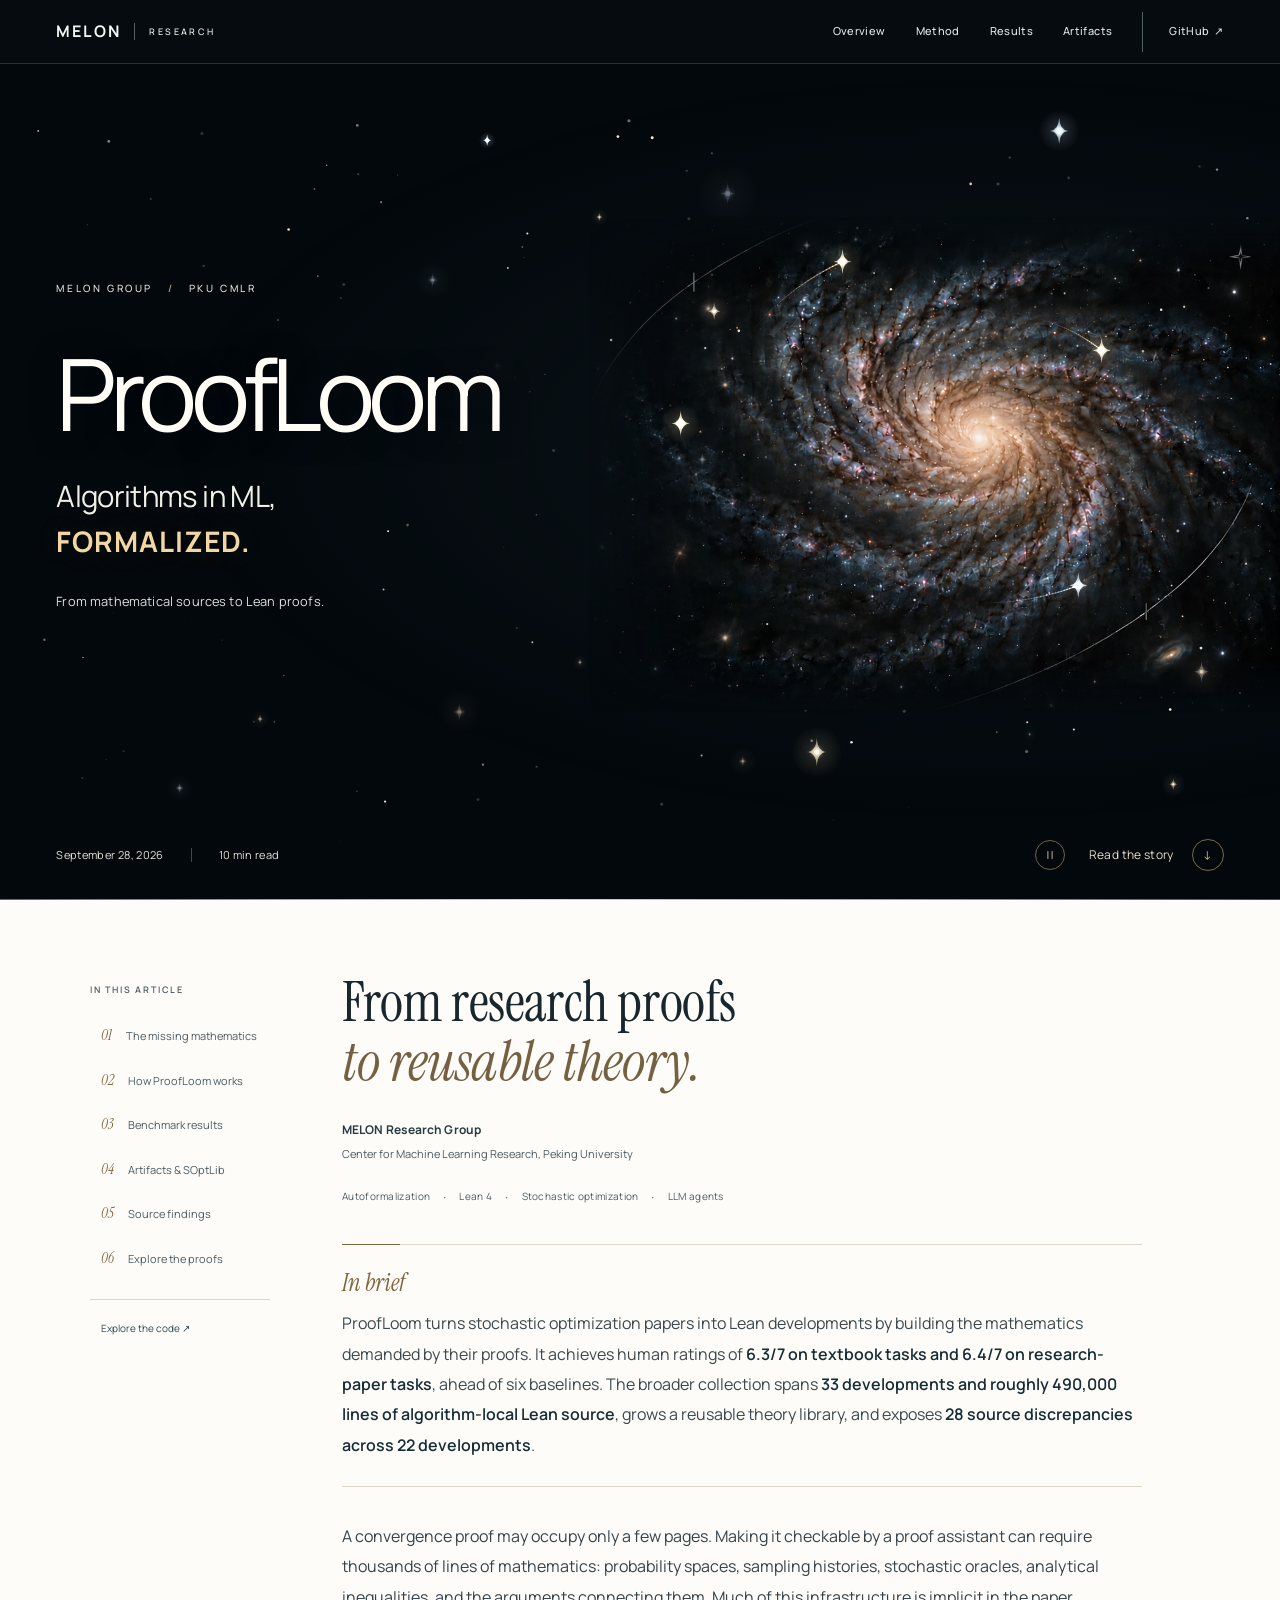
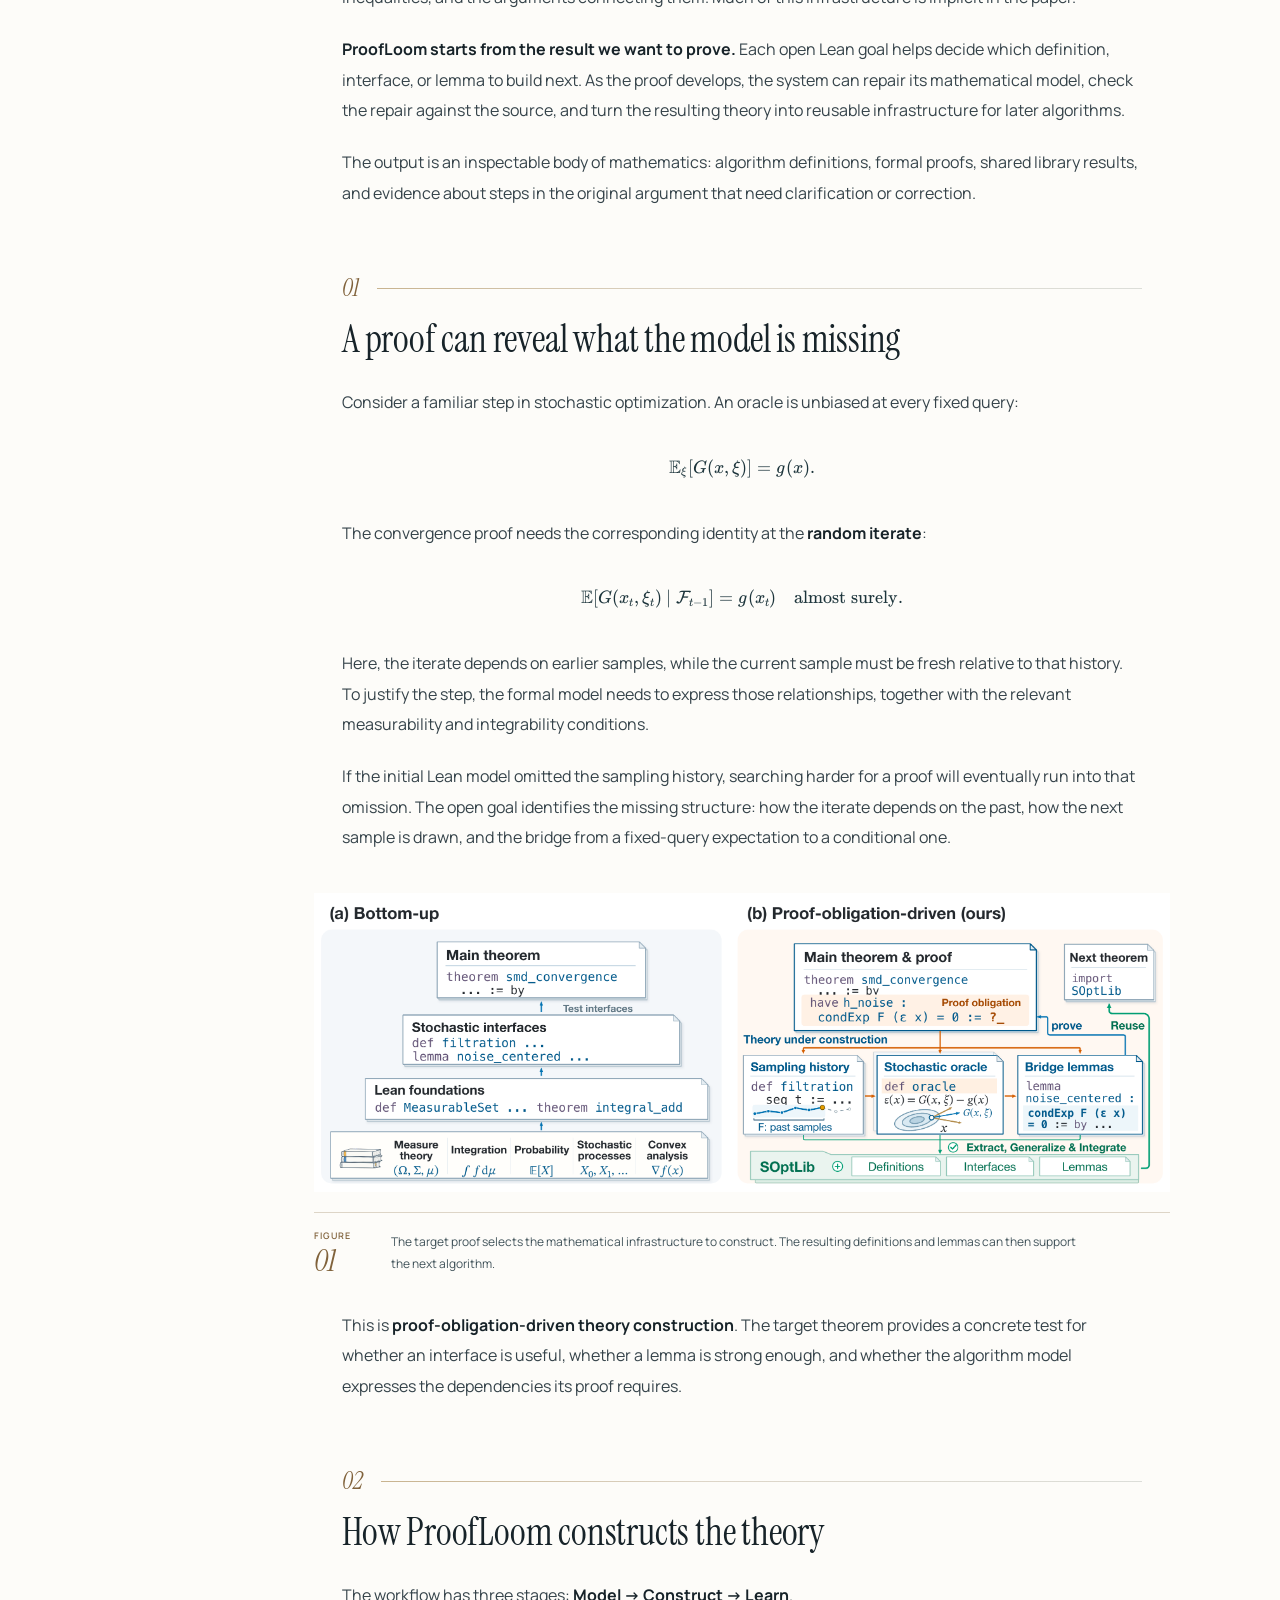
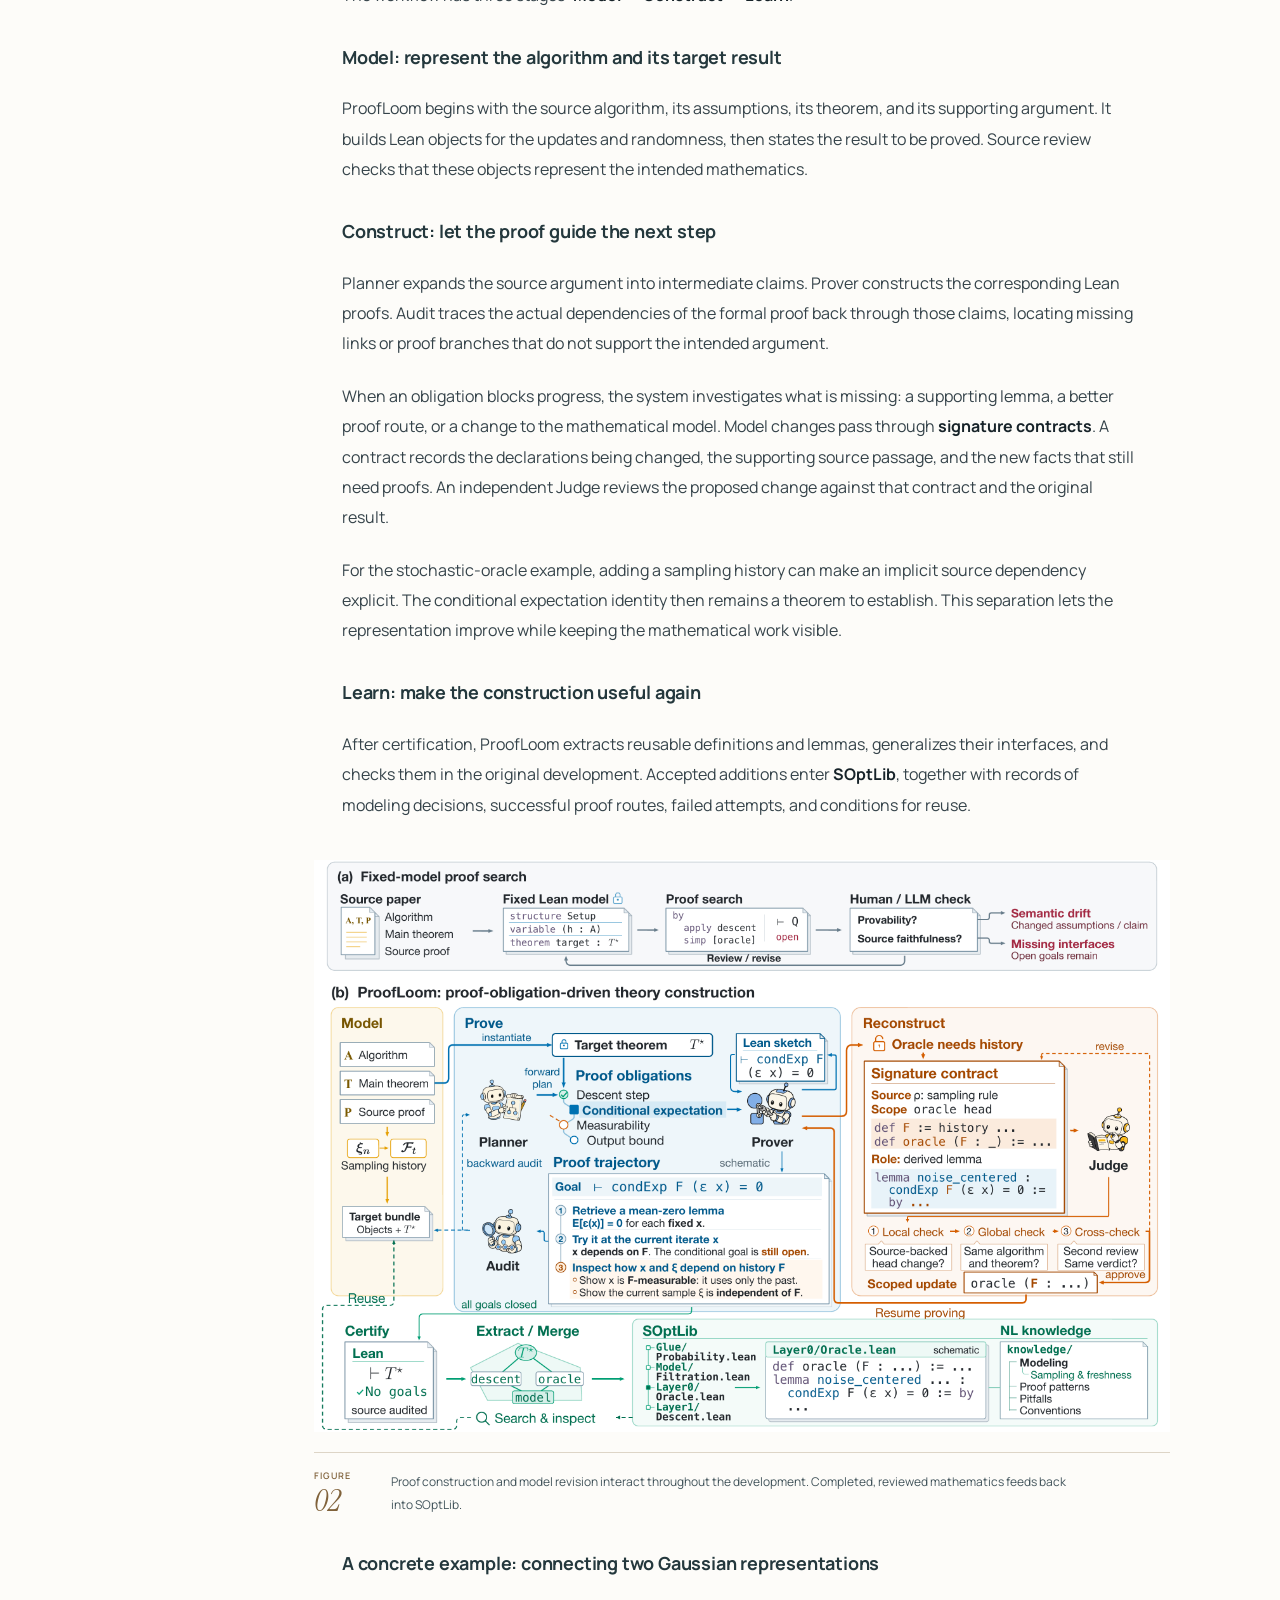
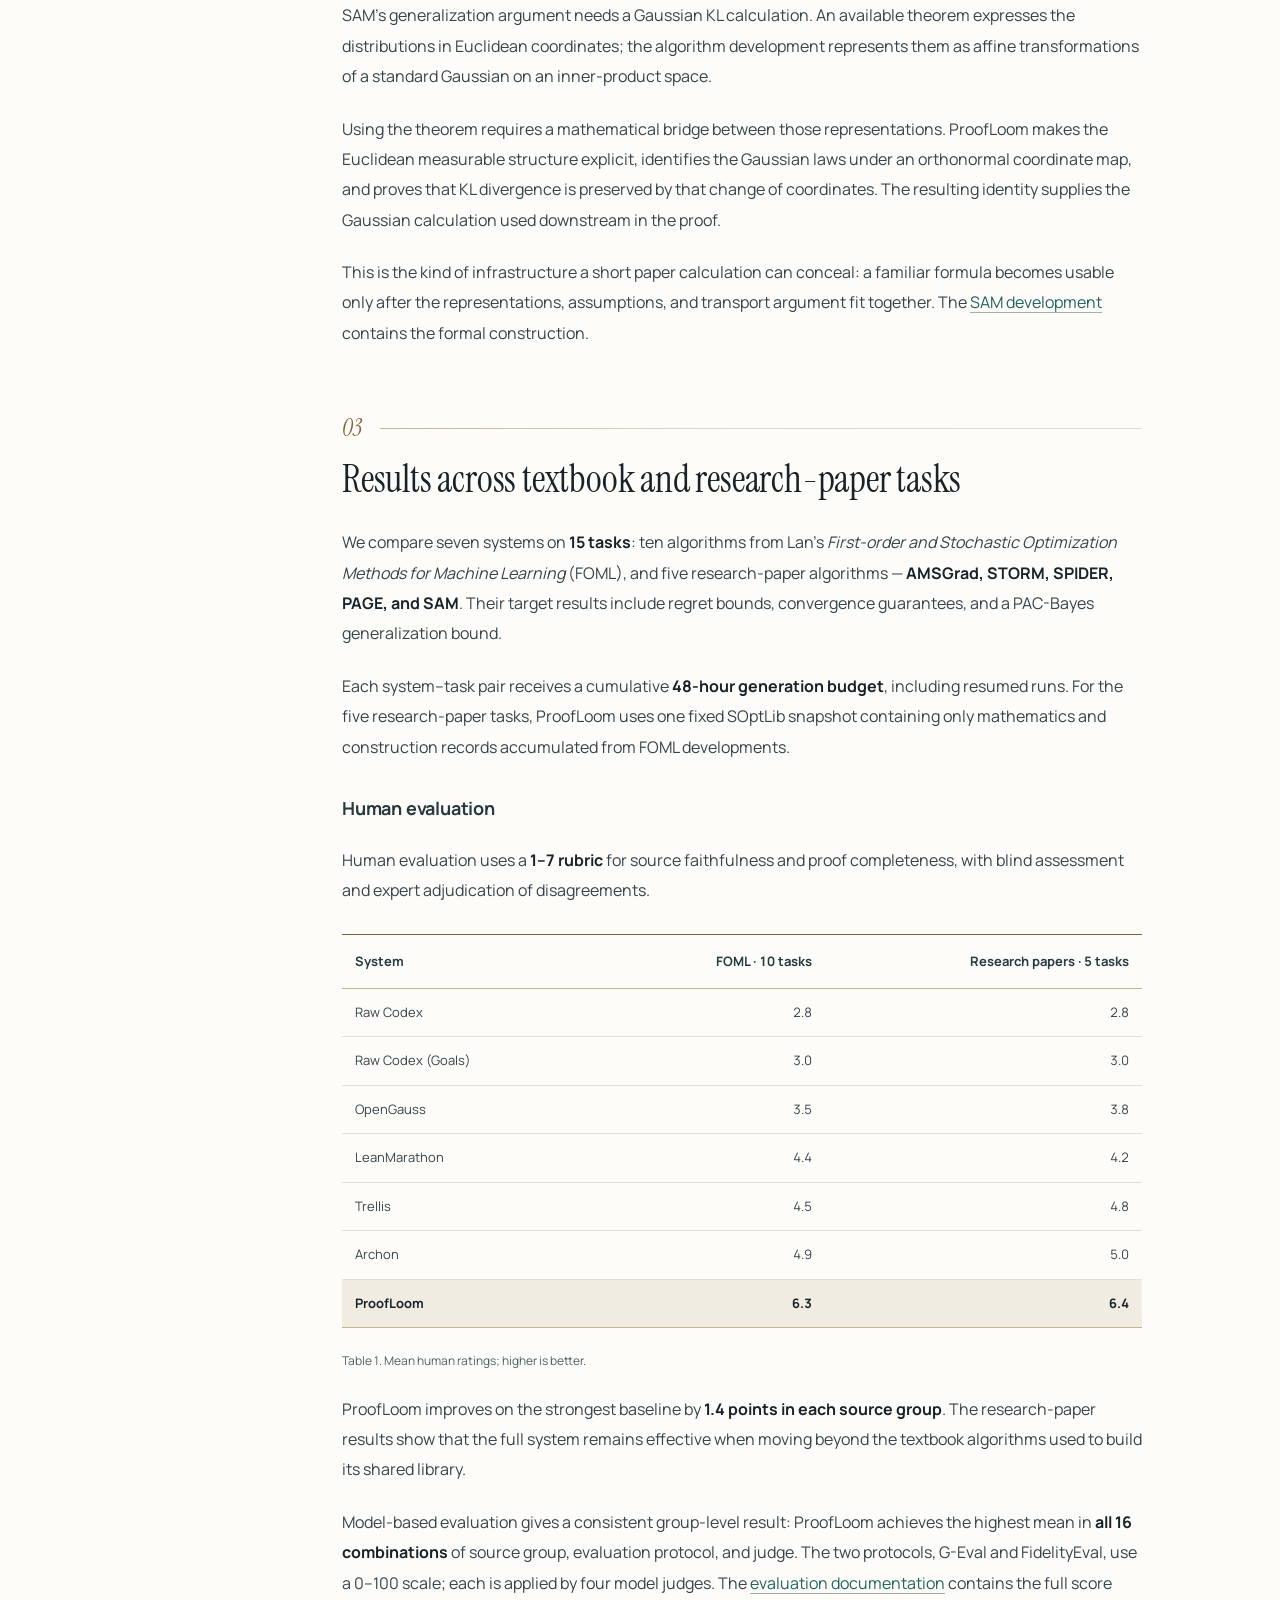
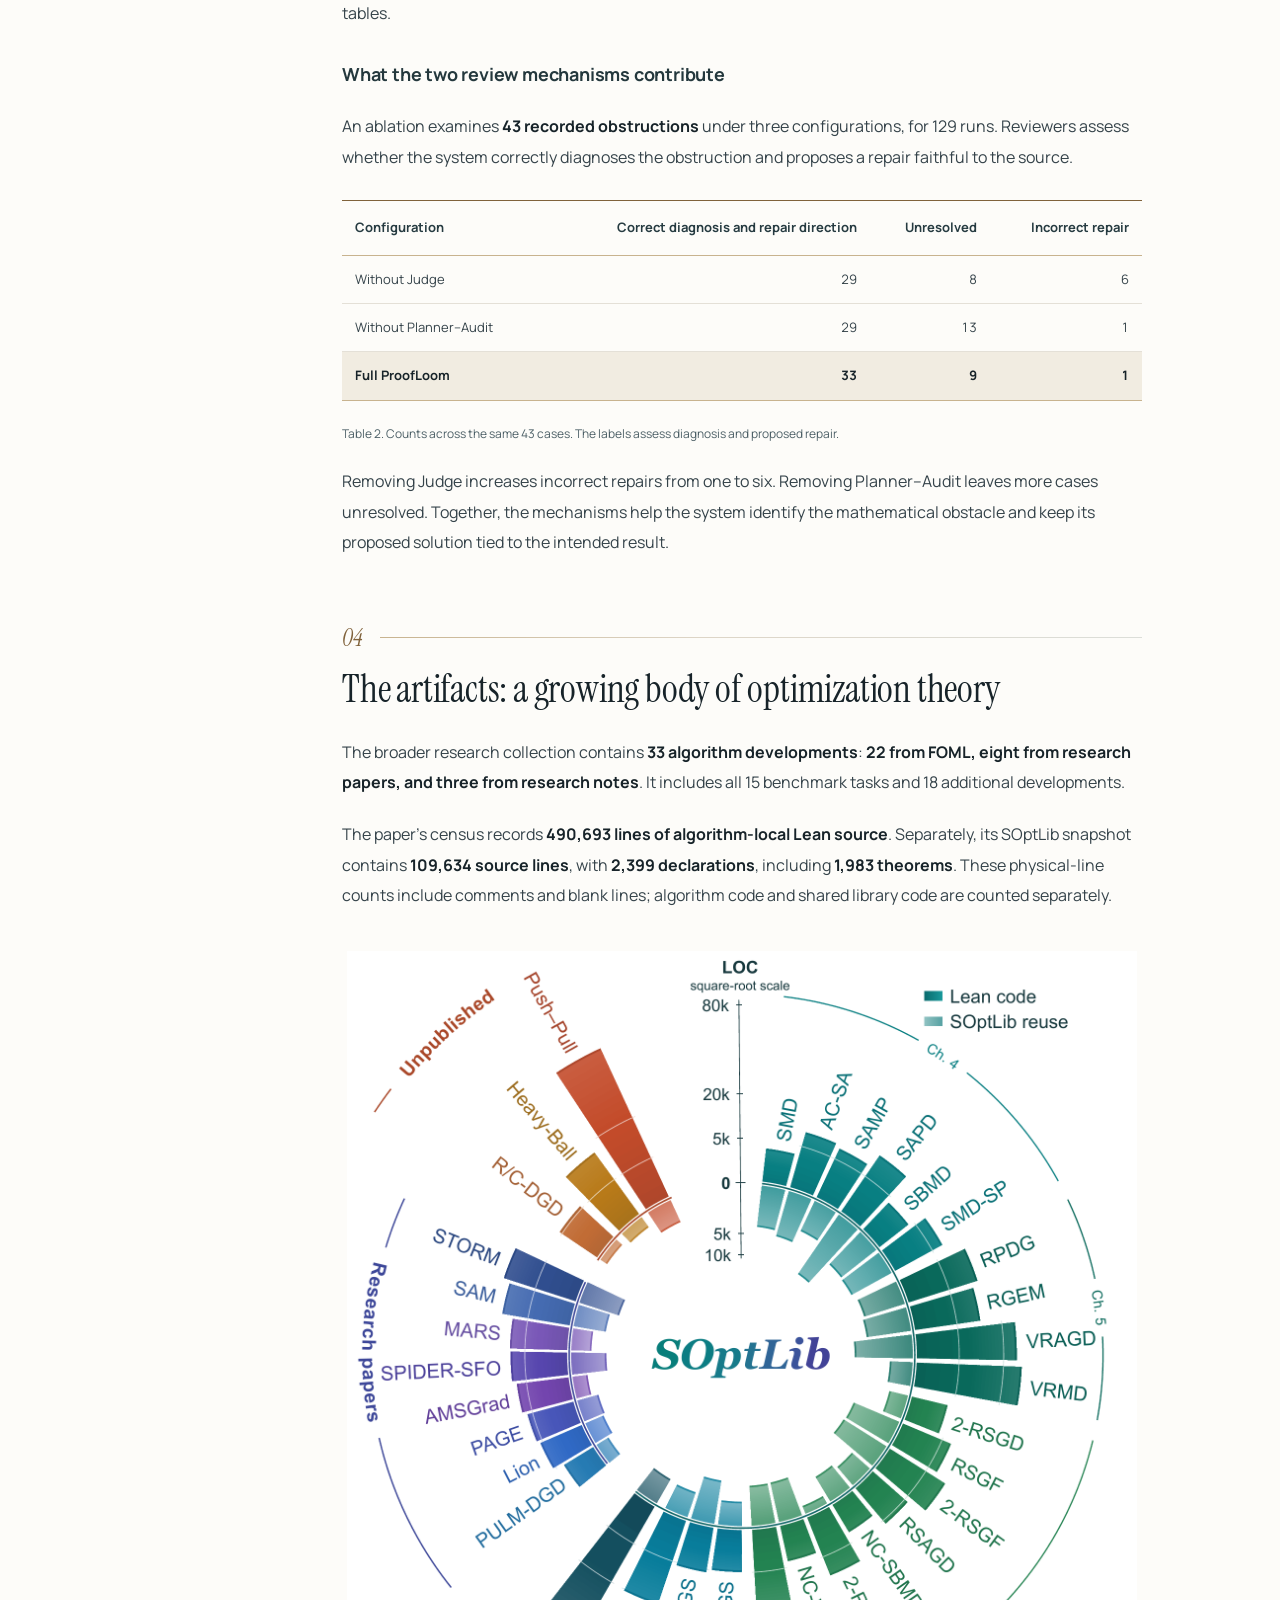
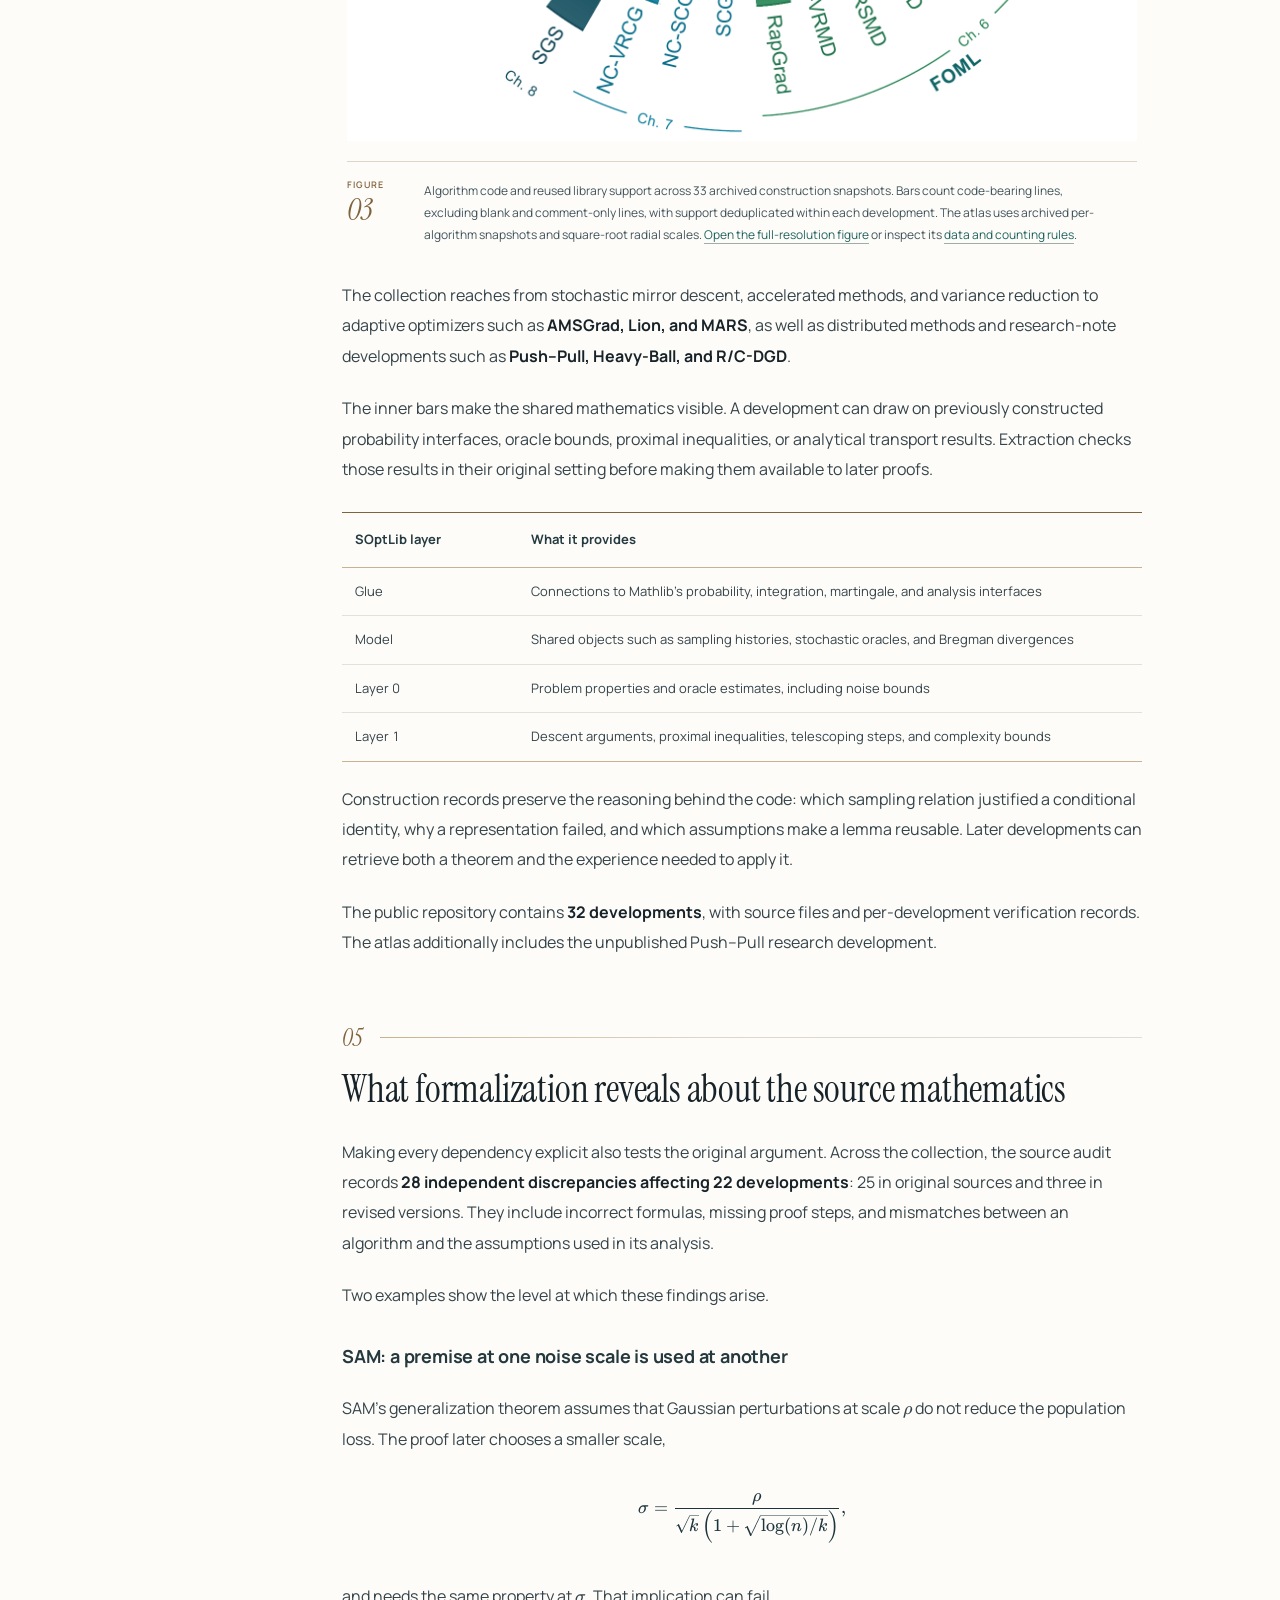
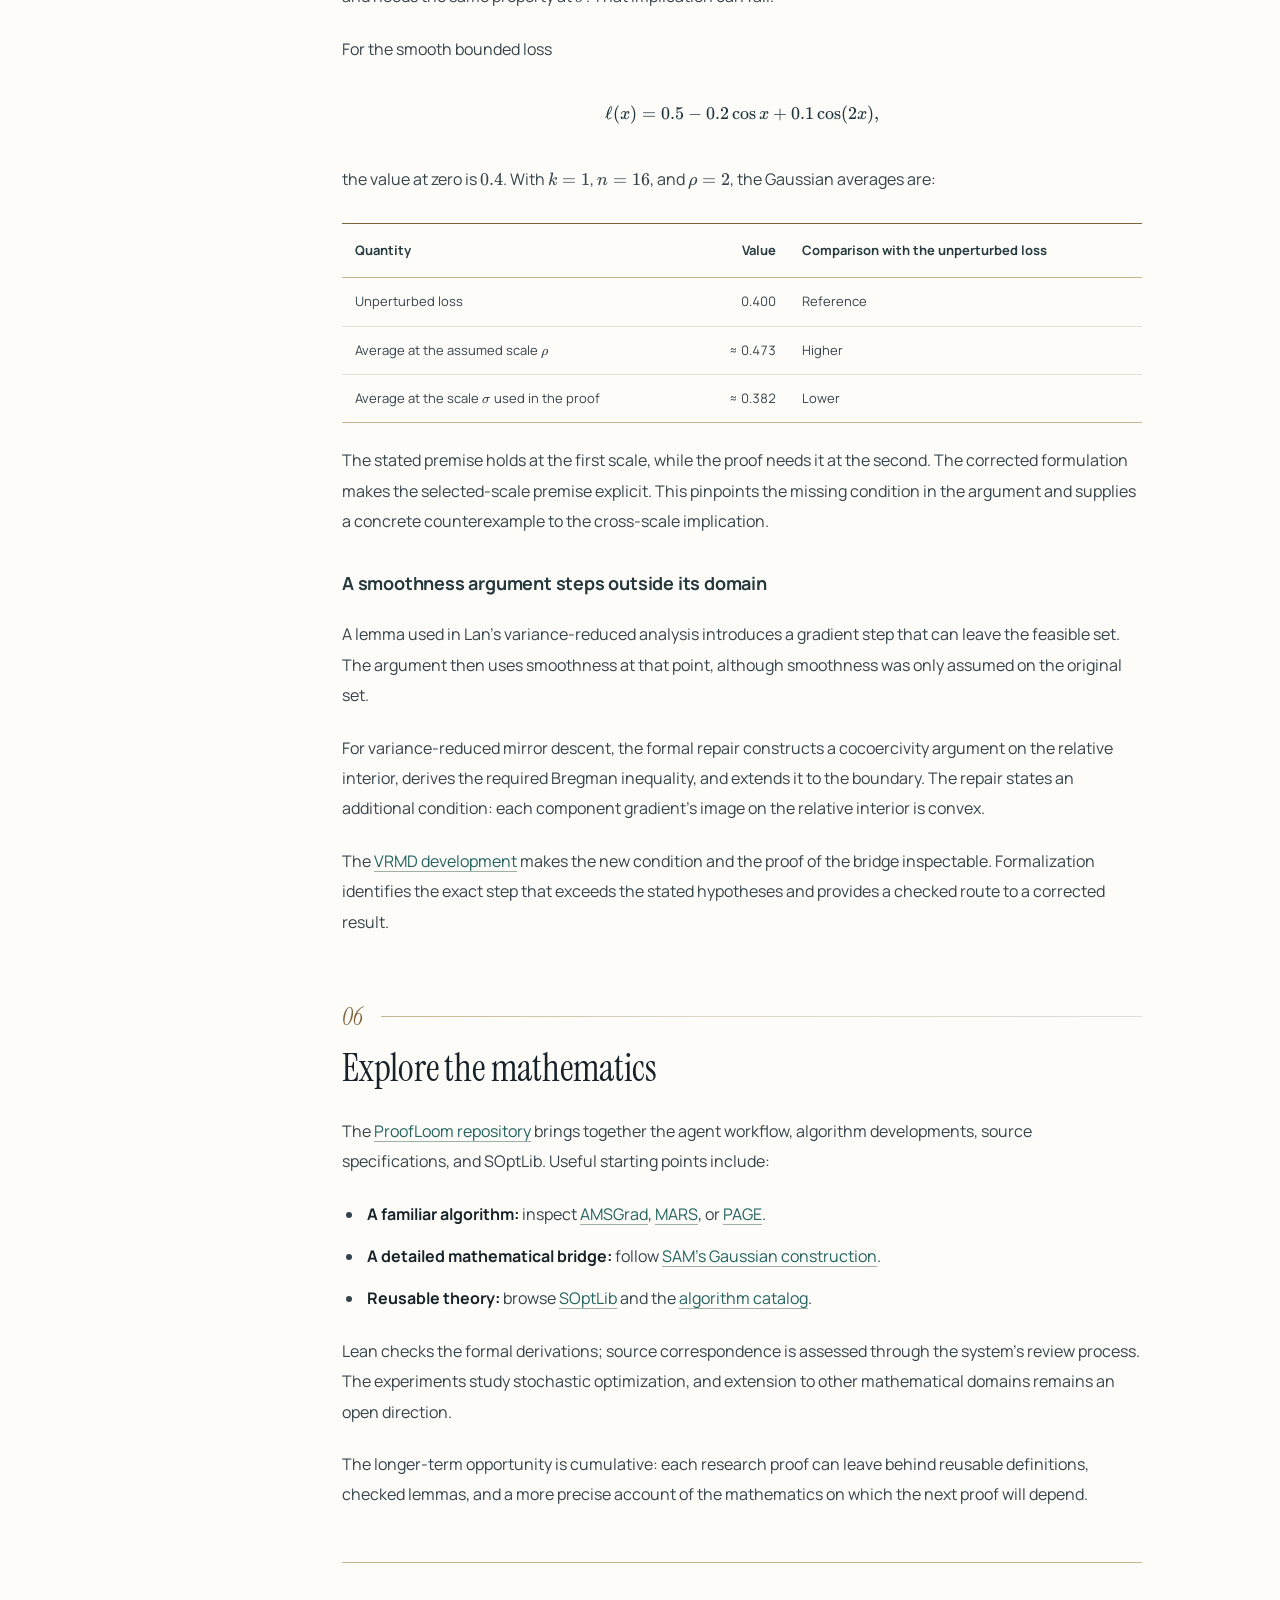
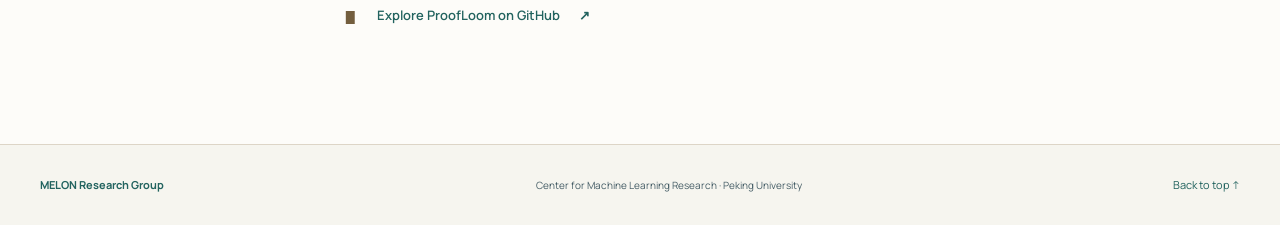
==== docs/index.html @ 73ae8602 "Publish ProofLoom formalization artifacts and project homepage" ====
<!doctype html>
<html lang="en"><head><meta charset="utf-8"><meta name="viewport" content="width=device-width,initial-scale=1">
<title>ProofLoom: Algorithms in ML, FORMALIZED.</title>
<meta name="description" content="From research papers to Lean proofs, reusable optimization theory, and checked evidence of gaps in the original mathematics.">
<link rel="canonical" href="https://trace231.github.io/ProofLoom/">
<link rel="stylesheet" href="blog-assets/katex.min.css"><link rel="stylesheet" href="blog-assets/blog.css">
<link rel="stylesheet" href="blog-assets/celestial.css?v=20260929-3"><script src="blog-assets/celestial.js?v=20260929-3" defer></script>
</head><body id="top">
<a class="skip-link" href="#story">Skip to article</a>
<header class="site-header"><canvas class="header-sky" aria-hidden="true"></canvas><div class="nav-inner"><a class="brand" href="https://pkumelon.com/blog" aria-label="MELON research blog">MELON<span>RESEARCH</span></a><nav aria-label="Article navigation"><a href="#story">Overview</a><a href="#how-proofloom-constructs-the-theory">Method</a><a href="#results-across-textbook-and-research-paper-tasks">Results</a><a href="#the-artifacts-a-growing-body-of-optimization-theory">Artifacts</a><a href="https://github.com/Trace231/ProofLoom" class="nav-code">GitHub <span aria-hidden="true">↗</span></a></nav></div><div class="reading-progress" aria-hidden="true"></div></header>
<canvas class="lattice-field" aria-hidden="true"></canvas>
<section class="hero" aria-labelledby="article-title">
  <div class="hero-art" data-motion="still">
    <img class="hero-image" src="blog-assets/proofloom-galaxy.png" width="2014" height="780" alt="" fetchpriority="high">
    <div class="galaxy-aura" aria-hidden="true"></div>
    <canvas class="celestial-field" aria-hidden="true"></canvas>
  </div>
  <div class="hero-copy"><p class="hero-eyebrow">MELON GROUP <span>/</span> PKU CMLR</p><h1 id="article-title">ProofLoom</h1><p class="hero-tagline">Algorithms in ML,<br><strong>FORMALIZED.</strong></p><p class="hero-description">From mathematical sources to Lean proofs.</p></div>
  <div class="hero-meta"><span>September 28, 2026</span><span>10 min read</span><div class="hero-actions"><button class="motion-toggle" type="button" aria-label="Pause celestial animation" aria-pressed="false" title="Pause celestial animation" hidden><svg viewBox="0 0 20 20" width="14" height="14" aria-hidden="true"><g class="motion-pause"><path d="M7 5v10M13 5v10" /></g><path class="motion-play" d="m7 4 8 6-8 6Z" /></svg></button><a href="#story">Read the story <span aria-hidden="true">↓</span></a></div></div>
</section>
<main id="story" class="layout">
<aside class="toc"><p>IN THIS ARTICLE</p><a href="#a-proof-can-reveal-what-the-model-is-missing"><span>01</span>The missing mathematics</a>
<a href="#how-proofloom-constructs-the-theory"><span>02</span>How ProofLoom works</a>
<a href="#results-across-textbook-and-research-paper-tasks"><span>03</span>Benchmark results</a>
<a href="#the-artifacts-a-growing-body-of-optimization-theory"><span>04</span>Artifacts & SOptLib</a>
<a href="#what-formalization-reveals-about-the-source-mathematics"><span>05</span>Source findings</a>
<a href="#explore-the-mathematics"><span>06</span>Explore the proofs</a><a class="toc-github" href="https://github.com/Trace231/ProofLoom">Explore the code ↗</a></aside>
<article class="article">
<p class="article-deck">From research proofs<br><em>to reusable theory.</em></p>
<div class="article-meta"><span>MELON Research Group</span><span>Center for Machine Learning Research, Peking University</span></div>
<div class="tags"><span>Autoformalization</span><span>Lean 4</span><span>Stochastic optimization</span><span>LLM agents</span></div>
<blockquote class="abstract">
<span class="abstract-label">In brief</span><p>ProofLoom turns stochastic optimization papers into Lean developments by building the mathematics demanded by their proofs. It achieves human ratings of <strong>6.3/7 on textbook tasks and 6.4/7 on research-paper tasks</strong>, ahead of six baselines. The broader collection spans <strong>33 developments and roughly 490,000 lines of algorithm-local Lean source</strong>, grows a reusable theory library, and exposes <strong>28 source discrepancies across 22 developments</strong>.</p>
</blockquote>
<p>A convergence proof may occupy only a few pages. Making it checkable by a proof assistant can require thousands of lines of mathematics: probability spaces, sampling histories, stochastic oracles, analytical inequalities, and the arguments connecting them. Much of this infrastructure is implicit in the paper.</p>
<p><strong>ProofLoom starts from the result we want to prove.</strong> Each open Lean goal helps decide which definition, interface, or lemma to build next. As the proof develops, the system can repair its mathematical model, check the repair against the source, and turn the resulting theory into reusable infrastructure for later algorithms.</p>
<p>The output is an inspectable body of mathematics: algorithm definitions, formal proofs, shared library results, and evidence about steps in the original argument that need clarification or correction.</p>
<h2 id="a-proof-can-reveal-what-the-model-is-missing"><span class="section-number">01</span>A proof can reveal what the model is missing</h2>
<p>Consider a familiar step in stochastic optimization. An oracle is unbiased at every fixed query:</p>
<p><span class="katex-display"><span class="katex"><span class="katex-mathml"><math xmlns="http://www.w3.org/1998/Math/MathML" display="block"><semantics><mrow><msub><mi mathvariant="double-struck">E</mi><mi>ξ</mi></msub><mo stretchy="false">[</mo><mi>G</mi><mo stretchy="false">(</mo><mi>x</mi><mo separator="true">,</mo><mi>ξ</mi><mo stretchy="false">)</mo><mo stretchy="false">]</mo><mo>=</mo><mi>g</mi><mo stretchy="false">(</mo><mi>x</mi><mo stretchy="false">)</mo><mi mathvariant="normal">.</mi></mrow><annotation encoding="application/x-tex">\mathbb{E}_{\xi}[G(x,\xi)] = g(x).</annotation></semantics></math></span><span class="katex-html" aria-hidden="true"><span class="base"><span class="strut" style="height:1.0361em;vertical-align:-0.2861em;"></span><span class="mord"><span class="mord mathbb">E</span><span class="msupsub"><span class="vlist-t vlist-t2"><span class="vlist-r"><span class="vlist" style="height:0.3361em;"><span style="top:-2.55em;margin-left:0em;margin-right:0.05em;"><span class="pstrut" style="height:2.7em;"></span><span class="sizing reset-size6 size3 mtight"><span class="mord mtight"><span class="mord mathnormal mtight" style="margin-right:0.04601em;">ξ</span></span></span></span></span><span class="vlist-s">​</span></span><span class="vlist-r"><span class="vlist" style="height:0.2861em;"><span></span></span></span></span></span></span><span class="mopen">[</span><span class="mord mathnormal">G</span><span class="mopen">(</span><span class="mord mathnormal">x</span><span class="mpunct">,</span><span class="mspace" style="margin-right:0.1667em;"></span><span class="mord mathnormal" style="margin-right:0.04601em;">ξ</span><span class="mclose">)]</span><span class="mspace" style="margin-right:0.2778em;"></span><span class="mrel">=</span><span class="mspace" style="margin-right:0.2778em;"></span></span><span class="base"><span class="strut" style="height:1em;vertical-align:-0.25em;"></span><span class="mord mathnormal" style="margin-right:0.03588em;">g</span><span class="mopen">(</span><span class="mord mathnormal">x</span><span class="mclose">)</span><span class="mord">.</span></span></span></span></span></p>
<p>The convergence proof needs the corresponding identity at the <strong>random iterate</strong>:</p>
<p><span class="katex-display"><span class="katex"><span class="katex-mathml"><math xmlns="http://www.w3.org/1998/Math/MathML" display="block"><semantics><mrow><mi mathvariant="double-struck">E</mi><mo stretchy="false">[</mo><mi>G</mi><mo stretchy="false">(</mo><msub><mi>x</mi><mi>t</mi></msub><mo separator="true">,</mo><msub><mi>ξ</mi><mi>t</mi></msub><mo stretchy="false">)</mo><mo>∣</mo><msub><mi mathvariant="script">F</mi><mrow><mi>t</mi><mo>−</mo><mn>1</mn></mrow></msub><mo stretchy="false">]</mo><mo>=</mo><mi>g</mi><mo stretchy="false">(</mo><msub><mi>x</mi><mi>t</mi></msub><mo stretchy="false">)</mo><mspace width="1em"/><mtext>almost surely</mtext><mi mathvariant="normal">.</mi></mrow><annotation encoding="application/x-tex">\mathbb{E}[G(x_t,\xi_t)\mid\mathcal{F}_{t-1}] = g(x_t)
\quad\text{almost surely}.</annotation></semantics></math></span><span class="katex-html" aria-hidden="true"><span class="base"><span class="strut" style="height:1em;vertical-align:-0.25em;"></span><span class="mord mathbb">E</span><span class="mopen">[</span><span class="mord mathnormal">G</span><span class="mopen">(</span><span class="mord"><span class="mord mathnormal">x</span><span class="msupsub"><span class="vlist-t vlist-t2"><span class="vlist-r"><span class="vlist" style="height:0.2806em;"><span style="top:-2.55em;margin-left:0em;margin-right:0.05em;"><span class="pstrut" style="height:2.7em;"></span><span class="sizing reset-size6 size3 mtight"><span class="mord mathnormal mtight">t</span></span></span></span><span class="vlist-s">​</span></span><span class="vlist-r"><span class="vlist" style="height:0.15em;"><span></span></span></span></span></span></span><span class="mpunct">,</span><span class="mspace" style="margin-right:0.1667em;"></span><span class="mord"><span class="mord mathnormal" style="margin-right:0.04601em;">ξ</span><span class="msupsub"><span class="vlist-t vlist-t2"><span class="vlist-r"><span class="vlist" style="height:0.2806em;"><span style="top:-2.55em;margin-left:-0.046em;margin-right:0.05em;"><span class="pstrut" style="height:2.7em;"></span><span class="sizing reset-size6 size3 mtight"><span class="mord mathnormal mtight">t</span></span></span></span><span class="vlist-s">​</span></span><span class="vlist-r"><span class="vlist" style="height:0.15em;"><span></span></span></span></span></span></span><span class="mclose">)</span><span class="mspace" style="margin-right:0.2778em;"></span><span class="mrel">∣</span><span class="mspace" style="margin-right:0.2778em;"></span></span><span class="base"><span class="strut" style="height:1em;vertical-align:-0.25em;"></span><span class="mord"><span class="mord mathcal" style="margin-right:0.09931em;">F</span><span class="msupsub"><span class="vlist-t vlist-t2"><span class="vlist-r"><span class="vlist" style="height:0.3011em;"><span style="top:-2.55em;margin-left:-0.0993em;margin-right:0.05em;"><span class="pstrut" style="height:2.7em;"></span><span class="sizing reset-size6 size3 mtight"><span class="mord mtight"><span class="mord mathnormal mtight">t</span><span class="mbin mtight">−</span><span class="mord mtight">1</span></span></span></span></span><span class="vlist-s">​</span></span><span class="vlist-r"><span class="vlist" style="height:0.2083em;"><span></span></span></span></span></span></span><span class="mclose">]</span><span class="mspace" style="margin-right:0.2778em;"></span><span class="mrel">=</span><span class="mspace" style="margin-right:0.2778em;"></span></span><span class="base"><span class="strut" style="height:1em;vertical-align:-0.25em;"></span><span class="mord mathnormal" style="margin-right:0.03588em;">g</span><span class="mopen">(</span><span class="mord"><span class="mord mathnormal">x</span><span class="msupsub"><span class="vlist-t vlist-t2"><span class="vlist-r"><span class="vlist" style="height:0.2806em;"><span style="top:-2.55em;margin-left:0em;margin-right:0.05em;"><span class="pstrut" style="height:2.7em;"></span><span class="sizing reset-size6 size3 mtight"><span class="mord mathnormal mtight">t</span></span></span></span><span class="vlist-s">​</span></span><span class="vlist-r"><span class="vlist" style="height:0.15em;"><span></span></span></span></span></span></span><span class="mclose">)</span><span class="mspace" style="margin-right:1em;"></span><span class="mord text"><span class="mord">almost surely</span></span><span class="mord">.</span></span></span></span></span></p>
<p>Here, the iterate depends on earlier samples, while the current sample must be fresh relative to that history. To justify the step, the formal model needs to express those relationships, together with the relevant measurability and integrability conditions.</p>
<p>If the initial Lean model omitted the sampling history, searching harder for a proof will eventually run into that omission. The open goal identifies the missing structure: how the iterate depends on the past, how the next sample is drawn, and the bridge from a fixed-query expectation to a conditional one.</p>
<figure class="diagram"><a href="blog-assets/paper-construction-order.png" target="_blank" rel="noopener" aria-label="Open figure at full resolution"><img src="blog-assets/paper-construction-order.png" alt="Two construction orders: building theory from the foundations, and constructing the definitions and lemmas required by the target proof."></a><figcaption><span class="figure-label"><span>Figure</span><span>01</span></span><span class="caption-copy">The target proof selects the mathematical infrastructure to construct. The resulting definitions and lemmas can then support the next algorithm.</span></figcaption></figure>
<p>This is <strong>proof-obligation-driven theory construction</strong>. The target theorem provides a concrete test for whether an interface is useful, whether a lemma is strong enough, and whether the algorithm model expresses the dependencies its proof requires.</p>
<h2 id="how-proofloom-constructs-the-theory"><span class="section-number">02</span>How ProofLoom constructs the theory</h2>
<p>The workflow has three stages: <strong>Model → Construct → Learn</strong>.</p>
<h3 id="model-represent-the-algorithm-and-its-target-result">Model: represent the algorithm and its target result</h3>
<p>ProofLoom begins with the source algorithm, its assumptions, its theorem, and its supporting argument. It builds Lean objects for the updates and randomness, then states the result to be proved. Source review checks that these objects represent the intended mathematics.</p>
<h3 id="construct-let-the-proof-guide-the-next-step">Construct: let the proof guide the next step</h3>
<p>Planner expands the source argument into intermediate claims. Prover constructs the corresponding Lean proofs. Audit traces the actual dependencies of the formal proof back through those claims, locating missing links or proof branches that do not support the intended argument.</p>
<p>When an obligation blocks progress, the system investigates what is missing: a supporting lemma, a better proof route, or a change to the mathematical model. Model changes pass through <strong>signature contracts</strong>. A contract records the declarations being changed, the supporting source passage, and the new facts that still need proofs. An independent Judge reviews the proposed change against that contract and the original result.</p>
<p>For the stochastic-oracle example, adding a sampling history can make an implicit source dependency explicit. The conditional expectation identity then remains a theorem to establish. This separation lets the representation improve while keeping the mathematical work visible.</p>
<h3 id="learn-make-the-construction-useful-again">Learn: make the construction useful again</h3>
<p>After certification, ProofLoom extracts reusable definitions and lemmas, generalizes their interfaces, and checks them in the original development. Accepted additions enter <strong>SOptLib</strong>, together with records of modeling decisions, successful proof routes, failed attempts, and conditions for reuse.</p>
<figure class="diagram"><a href="blog-assets/paper-system-overview.png" target="_blank" rel="noopener" aria-label="Open figure at full resolution"><img src="blog-assets/paper-system-overview.png" alt="ProofLoom workflow: algorithm modeling, Planner–Prover–Audit construction, source-reviewed reconstruction, and certification and extraction into SOptLib."></a><figcaption><span class="figure-label"><span>Figure</span><span>02</span></span><span class="caption-copy">Proof construction and model revision interact throughout the development. Completed, reviewed mathematics feeds back into SOptLib.</span></figcaption></figure>
<h3 id="a-concrete-example-connecting-two-gaussian-representations">A concrete example: connecting two Gaussian representations</h3>
<p>SAM&#39;s generalization argument needs a Gaussian KL calculation. An available theorem expresses the distributions in Euclidean coordinates; the algorithm development represents them as affine transformations of a standard Gaussian on an inner-product space.</p>
<p>Using the theorem requires a mathematical bridge between those representations. ProofLoom makes the Euclidean measurable structure explicit, identifies the Gaussian laws under an orthonormal coordinate map, and proves that KL divergence is preserved by that change of coordinates. The resulting identity supplies the Gaussian calculation used downstream in the proof.</p>
<p>This is the kind of infrastructure a short paper calculation can conceal: a familiar formula becomes usable only after the representations, assumptions, and transport argument fit together. The <a href="https://github.com/Trace231/ProofLoom/tree/main/formalizations/SAM">SAM development</a> contains the formal construction.</p>
<h2 id="results-across-textbook-and-research-paper-tasks"><span class="section-number">03</span>Results across textbook and research-paper tasks</h2>
<p>We compare seven systems on <strong>15 tasks</strong>: ten algorithms from Lan&#39;s <em>First-order and Stochastic Optimization Methods for Machine Learning</em> (FOML), and five research-paper algorithms — <strong>AMSGrad, STORM, SPIDER, PAGE, and SAM</strong>. Their target results include regret bounds, convergence guarantees, and a PAC-Bayes generalization bound.</p>
<p>Each system–task pair receives a cumulative <strong>48-hour generation budget</strong>, including resumed runs. For the five research-paper tasks, ProofLoom uses one fixed SOptLib snapshot containing only mathematics and construction records accumulated from FOML developments.</p>
<h3 id="human-evaluation">Human evaluation</h3>
<p>Human evaluation uses a <strong>1–7 rubric</strong> for source faithfulness and proof completeness, with blind assessment and expert adjudication of disagreements.</p>
<div class="table-scroll" role="region" aria-label="Research results table" tabindex="0"><table>
<thead>
<tr>
<th align="left">System</th>
<th align="right">FOML · 10 tasks</th>
<th align="right">Research papers · 5 tasks</th>
</tr>
</thead>
<tbody><tr>
<td align="left">Raw Codex</td>
<td align="right">2.8</td>
<td align="right">2.8</td>
</tr>
<tr>
<td align="left">Raw Codex (Goals)</td>
<td align="right">3.0</td>
<td align="right">3.0</td>
</tr>
<tr>
<td align="left">OpenGauss</td>
<td align="right">3.5</td>
<td align="right">3.8</td>
</tr>
<tr>
<td align="left">LeanMarathon</td>
<td align="right">4.4</td>
<td align="right">4.2</td>
</tr>
<tr>
<td align="left">Trellis</td>
<td align="right">4.5</td>
<td align="right">4.8</td>
</tr>
<tr>
<td align="left">Archon</td>
<td align="right">4.9</td>
<td align="right">5.0</td>
</tr>
<tr class="highlight"><td align="left"><strong>ProofLoom</strong></td>
<td align="right"><strong>6.3</strong></td>
<td align="right"><strong>6.4</strong></td>
</tr>
</tbody></table></div>
<p><em>Table 1. Mean human ratings; higher is better.</em></p>
<p>ProofLoom improves on the strongest baseline by <strong>1.4 points in each source group</strong>. The research-paper results show that the full system remains effective when moving beyond the textbook algorithms used to build its shared library.</p>
<p>Model-based evaluation gives a consistent group-level result: ProofLoom achieves the highest mean in <strong>all 16 combinations</strong> of source group, evaluation protocol, and judge. The two protocols, G-Eval and FidelityEval, use a 0–100 scale; each is applied by four model judges. The <a href="https://github.com/Trace231/ProofLoom/blob/main/docs/PAPER.md#evaluation-reported-in-the-paper">evaluation documentation</a> contains the full score tables.</p>
<h3 id="what-the-two-review-mechanisms-contribute">What the two review mechanisms contribute</h3>
<p>An ablation examines <strong>43 recorded obstructions</strong> under three configurations, for 129 runs. Reviewers assess whether the system correctly diagnoses the obstruction and proposes a repair faithful to the source.</p>
<div class="table-scroll" role="region" aria-label="Research results table" tabindex="0"><table>
<thead>
<tr>
<th align="left">Configuration</th>
<th align="right">Correct diagnosis and repair direction</th>
<th align="right">Unresolved</th>
<th align="right">Incorrect repair</th>
</tr>
</thead>
<tbody><tr>
<td align="left">Without Judge</td>
<td align="right">29</td>
<td align="right">8</td>
<td align="right">6</td>
</tr>
<tr>
<td align="left">Without Planner–Audit</td>
<td align="right">29</td>
<td align="right">13</td>
<td align="right">1</td>
</tr>
<tr class="highlight"><td align="left"><strong>Full ProofLoom</strong></td>
<td align="right"><strong>33</strong></td>
<td align="right"><strong>9</strong></td>
<td align="right"><strong>1</strong></td>
</tr>
</tbody></table></div>
<p><em>Table 2. Counts across the same 43 cases. The labels assess diagnosis and proposed repair.</em></p>
<p>Removing Judge increases incorrect repairs from one to six. Removing Planner–Audit leaves more cases unresolved. Together, the mechanisms help the system identify the mathematical obstacle and keep its proposed solution tied to the intended result.</p>
<h2 id="the-artifacts-a-growing-body-of-optimization-theory"><span class="section-number">04</span>The artifacts: a growing body of optimization theory</h2>
<p>The broader research collection contains <strong>33 algorithm developments</strong>: <strong>22 from FOML, eight from research papers, and three from research notes</strong>. It includes all 15 benchmark tasks and 18 additional developments.</p>
<p>The paper&#39;s census records <strong>490,693 lines of algorithm-local Lean source</strong>. Separately, its SOptLib snapshot contains <strong>109,634 source lines</strong>, with <strong>2,399 declarations</strong>, including <strong>1,983 theorems</strong>. These physical-line counts include comments and blank lines; algorithm code and shared library code are counted separately.</p>
<figure class="atlas"><a href="blog-assets/paper-artifact-atlas.png" target="_blank" rel="noopener" aria-label="Open figure at full resolution"><img src="blog-assets/paper-artifact-atlas.png" alt="Construction atlas of 33 algorithm developments. Outer bars show algorithm-local Lean code; inner bars show reused SOptLib support. Colors distinguish textbook chapters, research papers, and unpublished research notes."></a><figcaption><span class="figure-label"><span>Figure</span><span>03</span></span><span class="caption-copy">Algorithm code and reused library support across 33 archived construction snapshots. Bars count code-bearing lines, excluding blank and comment-only lines, with support deduplicated within each development. The atlas uses archived per-algorithm snapshots and square-root radial scales. <a href="blog-assets/paper-artifact-atlas.pdf">Open the full-resolution figure</a> or inspect its <a href="blog-assets/paper-artifact-atlas-data.json">data and counting rules</a>.</span></figcaption></figure>
<p>The collection reaches from stochastic mirror descent, accelerated methods, and variance reduction to adaptive optimizers such as <strong>AMSGrad, Lion, and MARS</strong>, as well as distributed methods and research-note developments such as <strong>Push–Pull, Heavy-Ball, and R/C-DGD</strong>.</p>
<p>The inner bars make the shared mathematics visible. A development can draw on previously constructed probability interfaces, oracle bounds, proximal inequalities, or analytical transport results. Extraction checks those results in their original setting before making them available to later proofs.</p>
<div class="table-scroll" role="region" aria-label="Research results table" tabindex="0"><table>
<thead>
<tr>
<th align="left">SOptLib layer</th>
<th align="left">What it provides</th>
</tr>
</thead>
<tbody><tr>
<td align="left">Glue</td>
<td align="left">Connections to Mathlib&#39;s probability, integration, martingale, and analysis interfaces</td>
</tr>
<tr>
<td align="left">Model</td>
<td align="left">Shared objects such as sampling histories, stochastic oracles, and Bregman divergences</td>
</tr>
<tr>
<td align="left">Layer 0</td>
<td align="left">Problem properties and oracle estimates, including noise bounds</td>
</tr>
<tr>
<td align="left">Layer 1</td>
<td align="left">Descent arguments, proximal inequalities, telescoping steps, and complexity bounds</td>
</tr>
</tbody></table></div>
<p>Construction records preserve the reasoning behind the code: which sampling relation justified a conditional identity, why a representation failed, and which assumptions make a lemma reusable. Later developments can retrieve both a theorem and the experience needed to apply it.</p>
<p>The public repository contains <strong>32 developments</strong>, with source files and per-development verification records. The atlas additionally includes the unpublished Push–Pull research development.</p>
<h2 id="what-formalization-reveals-about-the-source-mathematics"><span class="section-number">05</span>What formalization reveals about the source mathematics</h2>
<p>Making every dependency explicit also tests the original argument. Across the collection, the source audit records <strong>28 independent discrepancies affecting 22 developments</strong>: 25 in original sources and three in revised versions. They include incorrect formulas, missing proof steps, and mismatches between an algorithm and the assumptions used in its analysis.</p>
<p>Two examples show the level at which these findings arise.</p>
<h3 id="sam-a-premise-at-one-noise-scale-is-used-at-another">SAM: a premise at one noise scale is used at another</h3>
<p>SAM&#39;s generalization theorem assumes that Gaussian perturbations at scale <span class="katex"><span class="katex-mathml"><math xmlns="http://www.w3.org/1998/Math/MathML"><semantics><mrow><mi>ρ</mi></mrow><annotation encoding="application/x-tex">\rho</annotation></semantics></math></span><span class="katex-html" aria-hidden="true"><span class="base"><span class="strut" style="height:0.625em;vertical-align:-0.1944em;"></span><span class="mord mathnormal">ρ</span></span></span></span> do not reduce the population loss. The proof later chooses a smaller scale,</p>
<p><span class="katex-display"><span class="katex"><span class="katex-mathml"><math xmlns="http://www.w3.org/1998/Math/MathML" display="block"><semantics><mrow><mi>σ</mi><mo>=</mo><mfrac><mi>ρ</mi><mrow><msqrt><mi>k</mi></msqrt><mrow><mo fence="true">(</mo><mn>1</mn><mo>+</mo><msqrt><mrow><mi>log</mi><mo>⁡</mo><mo stretchy="false">(</mo><mi>n</mi><mo stretchy="false">)</mo><mi mathvariant="normal">/</mi><mi>k</mi></mrow></msqrt><mo fence="true">)</mo></mrow></mrow></mfrac><mo separator="true">,</mo></mrow><annotation encoding="application/x-tex">\sigma=\frac{\rho}{\sqrt{k}\left(1+\sqrt{\log(n)/k}\right)},</annotation></semantics></math></span><span class="katex-html" aria-hidden="true"><span class="base"><span class="strut" style="height:0.4306em;"></span><span class="mord mathnormal" style="margin-right:0.03588em;">σ</span><span class="mspace" style="margin-right:0.2778em;"></span><span class="mrel">=</span><span class="mspace" style="margin-right:0.2778em;"></span></span><span class="base"><span class="strut" style="height:2.7976em;vertical-align:-1.69em;"></span><span class="mord"><span class="mopen nulldelimiter"></span><span class="mfrac"><span class="vlist-t vlist-t2"><span class="vlist-r"><span class="vlist" style="height:1.1076em;"><span style="top:-2.11em;"><span class="pstrut" style="height:3.15em;"></span><span class="mord"><span class="mord sqrt"><span class="vlist-t vlist-t2"><span class="vlist-r"><span class="vlist" style="height:0.9322em;"><span class="svg-align" style="top:-3em;"><span class="pstrut" style="height:3em;"></span><span class="mord" style="padding-left:0.833em;"><span class="mord mathnormal" style="margin-right:0.03148em;">k</span></span></span><span style="top:-2.8922em;"><span class="pstrut" style="height:3em;"></span><span class="hide-tail" style="min-width:0.853em;height:1.08em;"><svg xmlns="http://www.w3.org/2000/svg" width="400em" height="1.08em" viewBox="0 0 400000 1080" preserveAspectRatio="xMinYMin slice"><path d="M95,702
c-2.7,0,-7.17,-2.7,-13.5,-8c-5.8,-5.3,-9.5,-10,-9.5,-14
c0,-2,0.3,-3.3,1,-4c1.3,-2.7,23.83,-20.7,67.5,-54
c44.2,-33.3,65.8,-50.3,66.5,-51c1.3,-1.3,3,-2,5,-2c4.7,0,8.7,3.3,12,10
s173,378,173,378c0.7,0,35.3,-71,104,-213c68.7,-142,137.5,-285,206.5,-429
c69,-144,104.5,-217.7,106.5,-221
l0 -0
c5.3,-9.3,12,-14,20,-14
H400000v40H845.2724
s-225.272,467,-225.272,467s-235,486,-235,486c-2.7,4.7,-9,7,-19,7
c-6,0,-10,-1,-12,-3s-194,-422,-194,-422s-65,47,-65,47z
M834 80h400000v40h-400000z"/></svg></span></span></span><span class="vlist-s">​</span></span><span class="vlist-r"><span class="vlist" style="height:0.1078em;"><span></span></span></span></span></span><span class="mspace" style="margin-right:0.1667em;"></span><span class="minner"><span class="mopen delimcenter" style="top:0em;"><span class="delimsizing size2">(</span></span><span class="mord">1</span><span class="mspace" style="margin-right:0.2222em;"></span><span class="mbin">+</span><span class="mspace" style="margin-right:0.2222em;"></span><span class="mord sqrt"><span class="vlist-t vlist-t2"><span class="vlist-r"><span class="vlist" style="height:0.935em;"><span class="svg-align" style="top:-3.2em;"><span class="pstrut" style="height:3.2em;"></span><span class="mord" style="padding-left:1em;"><span class="mop">lo<span style="margin-right:0.01389em;">g</span></span><span class="mopen">(</span><span class="mord mathnormal">n</span><span class="mclose">)</span><span class="mord">/</span><span class="mord mathnormal" style="margin-right:0.03148em;">k</span></span></span><span style="top:-2.895em;"><span class="pstrut" style="height:3.2em;"></span><span class="hide-tail" style="min-width:1.02em;height:1.28em;"><svg xmlns="http://www.w3.org/2000/svg" width="400em" height="1.28em" viewBox="0 0 400000 1296" preserveAspectRatio="xMinYMin slice"><path d="M263,681c0.7,0,18,39.7,52,119
c34,79.3,68.167,158.7,102.5,238c34.3,79.3,51.8,119.3,52.5,120
c340,-704.7,510.7,-1060.3,512,-1067
l0 -0
c4.7,-7.3,11,-11,19,-11
H40000v40H1012.3
s-271.3,567,-271.3,567c-38.7,80.7,-84,175,-136,283c-52,108,-89.167,185.3,-111.5,232
c-22.3,46.7,-33.8,70.3,-34.5,71c-4.7,4.7,-12.3,7,-23,7s-12,-1,-12,-1
s-109,-253,-109,-253c-72.7,-168,-109.3,-252,-110,-252c-10.7,8,-22,16.7,-34,26
c-22,17.3,-33.3,26,-34,26s-26,-26,-26,-26s76,-59,76,-59s76,-60,76,-60z
M1001 80h400000v40h-400000z"/></svg></span></span></span><span class="vlist-s">​</span></span><span class="vlist-r"><span class="vlist" style="height:0.305em;"><span></span></span></span></span></span><span class="mclose delimcenter" style="top:0em;"><span class="delimsizing size2">)</span></span></span></span></span><span style="top:-3.38em;"><span class="pstrut" style="height:3.15em;"></span><span class="frac-line" style="border-bottom-width:0.04em;"></span></span><span style="top:-3.827em;"><span class="pstrut" style="height:3.15em;"></span><span class="mord"><span class="mord mathnormal">ρ</span></span></span></span><span class="vlist-s">​</span></span><span class="vlist-r"><span class="vlist" style="height:1.69em;"><span></span></span></span></span></span><span class="mclose nulldelimiter"></span></span><span class="mpunct">,</span></span></span></span></span></p>
<p>and needs the same property at <span class="katex"><span class="katex-mathml"><math xmlns="http://www.w3.org/1998/Math/MathML"><semantics><mrow><mi>σ</mi></mrow><annotation encoding="application/x-tex">\sigma</annotation></semantics></math></span><span class="katex-html" aria-hidden="true"><span class="base"><span class="strut" style="height:0.4306em;"></span><span class="mord mathnormal" style="margin-right:0.03588em;">σ</span></span></span></span>. That implication can fail.</p>
<p>For the smooth bounded loss</p>
<p><span class="katex-display"><span class="katex"><span class="katex-mathml"><math xmlns="http://www.w3.org/1998/Math/MathML" display="block"><semantics><mrow><mi mathvariant="normal">ℓ</mi><mo stretchy="false">(</mo><mi>x</mi><mo stretchy="false">)</mo><mo>=</mo><mn>0.5</mn><mo>−</mo><mn>0.2</mn><mi>cos</mi><mo>⁡</mo><mi>x</mi><mo>+</mo><mn>0.1</mn><mi>cos</mi><mo>⁡</mo><mo stretchy="false">(</mo><mn>2</mn><mi>x</mi><mo stretchy="false">)</mo><mo separator="true">,</mo></mrow><annotation encoding="application/x-tex">\ell(x)=0.5-0.2\cos x+0.1\cos(2x),</annotation></semantics></math></span><span class="katex-html" aria-hidden="true"><span class="base"><span class="strut" style="height:1em;vertical-align:-0.25em;"></span><span class="mord">ℓ</span><span class="mopen">(</span><span class="mord mathnormal">x</span><span class="mclose">)</span><span class="mspace" style="margin-right:0.2778em;"></span><span class="mrel">=</span><span class="mspace" style="margin-right:0.2778em;"></span></span><span class="base"><span class="strut" style="height:0.7278em;vertical-align:-0.0833em;"></span><span class="mord">0.5</span><span class="mspace" style="margin-right:0.2222em;"></span><span class="mbin">−</span><span class="mspace" style="margin-right:0.2222em;"></span></span><span class="base"><span class="strut" style="height:0.7278em;vertical-align:-0.0833em;"></span><span class="mord">0.2</span><span class="mspace" style="margin-right:0.1667em;"></span><span class="mop">cos</span><span class="mspace" style="margin-right:0.1667em;"></span><span class="mord mathnormal">x</span><span class="mspace" style="margin-right:0.2222em;"></span><span class="mbin">+</span><span class="mspace" style="margin-right:0.2222em;"></span></span><span class="base"><span class="strut" style="height:1em;vertical-align:-0.25em;"></span><span class="mord">0.1</span><span class="mspace" style="margin-right:0.1667em;"></span><span class="mop">cos</span><span class="mopen">(</span><span class="mord">2</span><span class="mord mathnormal">x</span><span class="mclose">)</span><span class="mpunct">,</span></span></span></span></span></p>
<p>the value at zero is <span class="katex"><span class="katex-mathml"><math xmlns="http://www.w3.org/1998/Math/MathML"><semantics><mrow><mn>0.4</mn></mrow><annotation encoding="application/x-tex">0.4</annotation></semantics></math></span><span class="katex-html" aria-hidden="true"><span class="base"><span class="strut" style="height:0.6444em;"></span><span class="mord">0.4</span></span></span></span>. With <span class="katex"><span class="katex-mathml"><math xmlns="http://www.w3.org/1998/Math/MathML"><semantics><mrow><mi>k</mi><mo>=</mo><mn>1</mn></mrow><annotation encoding="application/x-tex">k=1</annotation></semantics></math></span><span class="katex-html" aria-hidden="true"><span class="base"><span class="strut" style="height:0.6944em;"></span><span class="mord mathnormal" style="margin-right:0.03148em;">k</span><span class="mspace" style="margin-right:0.2778em;"></span><span class="mrel">=</span><span class="mspace" style="margin-right:0.2778em;"></span></span><span class="base"><span class="strut" style="height:0.6444em;"></span><span class="mord">1</span></span></span></span>, <span class="katex"><span class="katex-mathml"><math xmlns="http://www.w3.org/1998/Math/MathML"><semantics><mrow><mi>n</mi><mo>=</mo><mn>16</mn></mrow><annotation encoding="application/x-tex">n=16</annotation></semantics></math></span><span class="katex-html" aria-hidden="true"><span class="base"><span class="strut" style="height:0.4306em;"></span><span class="mord mathnormal">n</span><span class="mspace" style="margin-right:0.2778em;"></span><span class="mrel">=</span><span class="mspace" style="margin-right:0.2778em;"></span></span><span class="base"><span class="strut" style="height:0.6444em;"></span><span class="mord">16</span></span></span></span>, and <span class="katex"><span class="katex-mathml"><math xmlns="http://www.w3.org/1998/Math/MathML"><semantics><mrow><mi>ρ</mi><mo>=</mo><mn>2</mn></mrow><annotation encoding="application/x-tex">\rho=2</annotation></semantics></math></span><span class="katex-html" aria-hidden="true"><span class="base"><span class="strut" style="height:0.625em;vertical-align:-0.1944em;"></span><span class="mord mathnormal">ρ</span><span class="mspace" style="margin-right:0.2778em;"></span><span class="mrel">=</span><span class="mspace" style="margin-right:0.2778em;"></span></span><span class="base"><span class="strut" style="height:0.6444em;"></span><span class="mord">2</span></span></span></span>, the Gaussian averages are:</p>
<div class="table-scroll" role="region" aria-label="Research results table" tabindex="0"><table>
<thead>
<tr>
<th align="left">Quantity</th>
<th align="right">Value</th>
<th align="left">Comparison with the unperturbed loss</th>
</tr>
</thead>
<tbody><tr>
<td align="left">Unperturbed loss</td>
<td align="right">0.400</td>
<td align="left">Reference</td>
</tr>
<tr>
<td align="left">Average at the assumed scale <span class="katex"><span class="katex-mathml"><math xmlns="http://www.w3.org/1998/Math/MathML"><semantics><mrow><mi>ρ</mi></mrow><annotation encoding="application/x-tex">\rho</annotation></semantics></math></span><span class="katex-html" aria-hidden="true"><span class="base"><span class="strut" style="height:0.625em;vertical-align:-0.1944em;"></span><span class="mord mathnormal">ρ</span></span></span></span></td>
<td align="right">≈ 0.473</td>
<td align="left">Higher</td>
</tr>
<tr>
<td align="left">Average at the scale <span class="katex"><span class="katex-mathml"><math xmlns="http://www.w3.org/1998/Math/MathML"><semantics><mrow><mi>σ</mi></mrow><annotation encoding="application/x-tex">\sigma</annotation></semantics></math></span><span class="katex-html" aria-hidden="true"><span class="base"><span class="strut" style="height:0.4306em;"></span><span class="mord mathnormal" style="margin-right:0.03588em;">σ</span></span></span></span> used in the proof</td>
<td align="right">≈ 0.382</td>
<td align="left">Lower</td>
</tr>
</tbody></table></div>
<p>The stated premise holds at the first scale, while the proof needs it at the second. The corrected formulation makes the selected-scale premise explicit. This pinpoints the missing condition in the argument and supplies a concrete counterexample to the cross-scale implication.</p>
<h3 id="a-smoothness-argument-steps-outside-its-domain">A smoothness argument steps outside its domain</h3>
<p>A lemma used in Lan&#39;s variance-reduced analysis introduces a gradient step that can leave the feasible set. The argument then uses smoothness at that point, although smoothness was only assumed on the original set.</p>
<p>For variance-reduced mirror descent, the formal repair constructs a cocoercivity argument on the relative interior, derives the required Bregman inequality, and extends it to the boundary. The repair states an additional condition: each component gradient&#39;s image on the relative interior is convex.</p>
<p>The <a href="https://github.com/Trace231/ProofLoom/tree/main/formalizations/VarianceReducedMirrorDescent">VRMD development</a> makes the new condition and the proof of the bridge inspectable. Formalization identifies the exact step that exceeds the stated hypotheses and provides a checked route to a corrected result.</p>
<h2 id="explore-the-mathematics"><span class="section-number">06</span>Explore the mathematics</h2>
<p>The <a href="https://github.com/Trace231/ProofLoom">ProofLoom repository</a> brings together the agent workflow, algorithm developments, source specifications, and SOptLib. Useful starting points include:</p>
<ul>
<li><strong>A familiar algorithm:</strong> inspect <a href="https://github.com/Trace231/ProofLoom/tree/main/formalizations/AMSGrad">AMSGrad</a>, <a href="https://github.com/Trace231/ProofLoom/tree/main/formalizations/MARS">MARS</a>, or <a href="https://github.com/Trace231/ProofLoom/tree/main/formalizations/PAGE">PAGE</a>.</li>
<li><strong>A detailed mathematical bridge:</strong> follow <a href="https://github.com/Trace231/ProofLoom/blob/main/docs/PAPER.md#worked-example-sams-gaussian-kl-bridge">SAM&#39;s Gaussian construction</a>.</li>
<li><strong>Reusable theory:</strong> browse <a href="https://github.com/Trace231/ProofLoom/tree/main/soptlib">SOptLib</a> and the <a href="https://github.com/Trace231/ProofLoom/blob/main/formalizations/CATALOG.md">algorithm catalog</a>.</li>
</ul>
<p>Lean checks the formal derivations; source correspondence is assessed through the system&#39;s review process. The experiments study stochastic optimization, and extension to other mathematical domains remains an open direction.</p>
<p>The longer-term opportunity is cumulative: each research proof can leave behind reusable definitions, checked lemmas, and a more precise account of the mathematics on which the next proof will depend.</p>

<div class="article-end"><span class="end-mark">∎</span><a href="https://github.com/Trace231/ProofLoom">Explore ProofLoom on GitHub <span aria-hidden="true">↗</span></a></div>
</article></main>
<footer><a href="https://pkumelon.com">MELON Research Group</a><span>Center for Machine Learning Research · Peking University</span><a href="#top">Back to top ↑</a></footer>
<script>
const sectionLinks = [...document.querySelectorAll('.toc a[href^="#"]')];
const sections = [...document.querySelectorAll('article h2')];
const progress = document.querySelector('.reading-progress');
let scheduled = false;
function updateReadingPosition(){
 const max = document.documentElement.scrollHeight - window.innerHeight;
 progress.style.transform = 'scaleX(' + (max > 0 ? window.scrollY / max : 0) + ')';
 let active = '';
 for(const section of sections) if(section.getBoundingClientRect().top < 170) active = section.id;
 for(const link of sectionLinks){
  const isActive = link.getAttribute('href') === '#' + active;
  link.classList.toggle('active', isActive);
  if(isActive) link.setAttribute('aria-current', 'location'); else link.removeAttribute('aria-current');
 }
 scheduled = false;
}
window.addEventListener('scroll',()=>{if(!scheduled){scheduled=true;requestAnimationFrame(updateReadingPosition);}}, {passive:true});
updateReadingPosition();
</script></body></html>
---- docs/blog-assets/blog.css ----
@font-face{font-family:Instrument Serif;src:url(fonts/InstrumentSerif-Regular.ttf) format('truetype');font-style:normal;font-weight:400;font-display:swap}
@font-face{font-family:Instrument Serif;src:url(fonts/InstrumentSerif-Italic.ttf) format('truetype');font-style:italic;font-weight:400;font-display:swap}
@font-face{font-family:Manrope;src:url(fonts/Manrope-Regular.ttf) format('truetype');font-style:normal;font-weight:400;font-display:swap}
@font-face{font-family:Manrope;src:url(fonts/Manrope-Medium.ttf) format('truetype');font-style:normal;font-weight:500;font-display:swap}
@font-face{font-family:Manrope;src:url(fonts/Manrope-Semibold.ttf) format('truetype');font-style:normal;font-weight:600;font-display:swap}
@font-face{font-family:Manrope;src:url(fonts/Manrope-Bold.ttf) format('truetype');font-style:normal;font-weight:700 900;font-display:swap}
:root{--ink:#172329;--body:#35434a;--muted:#52616a;--line:#dcded9;--green:#22635f;--paper:#fdfcf9;--dark:#050b0f;--accent:#c7a775;--gold:#80623b;--gold-line:#c8b38f;--warm-line:#ddd5c7;--serif:'Instrument Serif',Georgia,serif;--sans:Manrope,'Helvetica Neue',Arial,sans-serif}
*{box-sizing:border-box}html{scroll-behavior:smooth;scroll-padding-top:64px}body{margin:0;background:var(--paper);color:var(--body);font-family:var(--sans);font-size:16px;font-weight:400;line-height:1.9;-webkit-font-smoothing:antialiased}a{color:var(--green);text-decoration-thickness:1px;text-underline-offset:4px}a:hover{color:#133c3a}a:focus-visible{outline:2px solid #9b805b;outline-offset:5px}img{max-width:100%;height:auto;display:block}strong{color:var(--ink);font-weight:650}.sr-only{position:absolute;width:1px;height:1px;padding:0;margin:-1px;overflow:hidden;clip:rect(0,0,0,0);white-space:nowrap;border:0}.skip-link{position:fixed;left:16px;top:-80px;padding:8px 20px;background:white;z-index:100}.skip-link:focus{top:12px}
.site-header{position:sticky;top:0;z-index:10;background:var(--dark);color:#eff7f5;border-bottom:1px solid #243032}.nav-inner{max-width:1340px;margin:auto;padding:0 38px;height:64px;display:flex;align-items:center;justify-content:space-between;gap:30px}.brand{color:#f2f7f3;font-size:16px;font-weight:700;letter-spacing:1.8px;text-decoration:none;display:flex;align-items:center;gap:14px}.brand span{font-size:9px;letter-spacing:2.4px;font-weight:500;border-left:1px solid #54635e;padding-left:14px}.brand:hover{color:#fff}nav{display:flex;align-items:center;gap:30px}nav a{color:#e1e7e6;text-decoration:none;font-size:11px;letter-spacing:.35px;font-weight:500}nav a:hover{color:#dbccad}.nav-code{border-left:1px solid #53605e;padding-left:26px}.nav-code span{padding-left:5px}.reading-progress{height:1px;background:var(--accent);position:absolute;bottom:-1px;left:0;right:0;transform:scaleX(0);transform-origin:left}
.hero{background:#03080b;color:white;position:relative}.hero:before{content:"";position:absolute;z-index:3;bottom:0;left:0;right:0;height:1px;background:linear-gradient(90deg,#786345 0%,#e8d2a8 42%,#a58b60 78%,#4e4a3d 100%);pointer-events:none}.hero-image{width:100%;max-width:1720px;margin:auto}.hero-meta{max-width:1264px;margin:auto;display:flex;align-items:center;gap:27px;padding:15px 32px 25px;font-size:11px;color:#dae1de;letter-spacing:.35px}.hero-meta>span+span{padding-left:27px;border-left:1px solid #3d4747;line-height:1.2}.hero-meta a{margin-left:auto;color:#e8ddc7;text-decoration:none;font-size:12px}.hero-meta a span{display:inline-flex;align-items:center;justify-content:center;width:25px;height:25px;margin-left:15px;border:1px solid #78694f;border-radius:50%;color:#e2c695;transition:transform .2s,border-color .2s}.hero-meta a:hover span{transform:translateY(3px);border-color:#ddbd89}.mobile-hero{display:none}
.layout{display:grid;grid-template-columns:180px minmax(0,800px);gap:72px;max-width:1180px;margin:auto;padding:72px 40px 104px;align-items:start}.toc{position:sticky;top:118px;font-size:11px;line-height:1.7;max-height:calc(100vh - 150px);overflow:auto;padding-top:10px}.toc p{font-size:9px;letter-spacing:1.8px;color:#4e5b61;font-weight:600;margin:0 0 26px}.toc a{display:flex;align-items:baseline;gap:14px;text-decoration:none;color:#4a5c63;margin:0 0 19px;border-left:1px solid transparent;padding-left:10px;transition:color .15s}.toc a span{font-family:var(--serif);font-size:15px;font-style:italic;color:var(--gold);font-weight:400}.toc a.active{border-color:var(--gold);color:#132f38;font-weight:650}.toc a:hover{color:#133c3a}.toc .toc-github{border-top:1px solid var(--warm-line);border-left:0;padding:20px 0 0 11px;margin-top:28px;color:#284c51;font-size:10px}
.article{min-width:0}.article-deck{font-family:var(--serif);font-size:clamp(48px,4.4vw,64px);line-height:1.06;letter-spacing:-.4px;color:#17272d;font-weight:400;margin:0 0 28px}.article-deck em{font-style:italic;font-weight:400;color:#756042}.article-meta{display:flex;flex-direction:column;gap:3px;font-size:11px;color:#4a5a61;line-height:1.8}.article-meta>span:first-child{font-weight:650;letter-spacing:.1px;color:#273d43;font-size:12px}.tags{display:flex;gap:0;flex-wrap:wrap;margin:20px 0 35px;font-size:10px;line-height:1.8;letter-spacing:.3px;color:#4b5b62}.tags span{display:flex;align-items:center}.tags span+span:before{content:'·';font-size:14px;margin:0 13px;color:#7f765f}.article>p:not(.article-deck){margin:22px 0}article h2{font-family:var(--serif);font-size:38px;font-weight:400;letter-spacing:-.2px;line-height:1.13;color:var(--ink);margin:68px 0 26px;border-top:0;padding-top:0;scroll-margin-top:20px}.section-number{font-family:var(--serif);display:flex;align-items:center;gap:18px;font-size:24px;font-style:italic;letter-spacing:0;color:var(--gold);line-height:1;margin-bottom:18px;font-weight:400}.section-number:after{content:"";flex:1;height:1px;background:linear-gradient(90deg,var(--gold-line),var(--warm-line) 42%,var(--line))}article h3{font-family:var(--sans);font-size:18px;font-weight:650;letter-spacing:-.2px;color:#24383d;line-height:1.55;margin:33px 0 15px;scroll-margin-top:20px}
article blockquote{position:relative;margin:0 0 34px;padding:22px 0 26px;background:transparent;border-top:1px solid var(--warm-line);border-bottom:1px solid var(--warm-line);color:#3a484e;font-size:16px;line-height:1.9}article blockquote:before{content:"";position:absolute;top:-1px;left:0;width:58px;height:1px;background:var(--gold)}blockquote p{margin:0}.abstract-label{display:block;font-family:var(--serif);font-style:italic;font-size:24px;color:var(--gold);line-height:1.3;margin-bottom:10px}article blockquote strong{font-weight:600;color:#152d34}article li{margin-bottom:12px;padding-left:3px}article ul{padding-left:22px}.katex{font-size:1.1em}.katex-display{overflow-x:auto;overflow-y:hidden;padding:16px 10px;margin:23px 0;color:#1c343b}.katex-display>.katex{white-space:nowrap}
.table-scroll{overflow-x:auto;margin:28px 0 8px;border-top:1px solid var(--gold);border-bottom:1px solid var(--gold-line)}.table-scroll:focus-visible{outline:2px solid #9b805b;outline-offset:5px}table{border-collapse:collapse;width:100%;font-family:var(--sans);font-size:13px;line-height:1.65;background:transparent;font-variant-numeric:tabular-nums}th{background:transparent;color:#263b41;font-weight:650;padding:16px 13px;border-bottom:1px solid var(--gold-line)}td{padding:13px;border-bottom:1px solid #e4e0d7}tr:last-child td{border-bottom:0}tr.highlight td{background:#f1ece1;color:#172f35}table th:first-child,table td:first-child{min-width:160px}article p:has(>em:only-child){font-size:12px;line-height:1.8;color:#4d6067;margin-top:10px}article p:has(>em:only-child) em{font-style:normal}
figure{margin:40px 0 34px}figure a{display:block}figure img{background:#fff;width:100%;border:0;box-shadow:none}figure.diagram{margin-left:-28px;margin-right:-28px}figure.atlas{max-width:790px;margin-left:auto;margin-right:auto}figcaption{display:grid;grid-template-columns:56px minmax(0,1fr);gap:21px;font-family:var(--sans);font-size:12px;line-height:1.85;color:#42545b;padding-top:18px;margin-top:20px;border-top:1px solid var(--warm-line);max-width:100%}.figure-label{display:flex;flex-direction:column;gap:5px;align-items:flex-start;color:var(--gold);line-height:1}.figure-label>span:first-child{font-family:var(--sans);font-size:9px;font-weight:600;letter-spacing:1px;text-transform:uppercase}.figure-label>span:last-child{font-family:var(--serif);font-size:31px;font-style:italic}.caption-copy{max-width:690px}figcaption a{display:inline}figure a:has(img){cursor:zoom-in}.article-end{border-top:1px solid var(--gold-line);margin-top:52px;padding-top:28px;display:flex;align-items:center;gap:18px}.end-mark{font-family:var(--serif);font-size:26px;color:#735e3e}.article-end a{font-size:13px;font-weight:600;text-decoration:none}.article-end a span{padding-left:16px}footer{border-top:1px solid var(--warm-line);padding:30px 40px;display:flex;align-items:center;justify-content:space-between;gap:24px;background:#f6f5ef;color:#455d66;font-size:10px;line-height:1.8}footer a{font-size:11px;text-decoration:none}footer a:first-child{font-weight:650}
@media(min-width:1600px){.hero-image{max-height:600px;object-fit:contain}.hero-meta{padding-top:20px}}
@media(max-width:1150px){.layout{grid-template-columns:minmax(0,790px);max-width:870px;padding-top:54px;gap:0}.toc{display:none}.hero-meta{padding-left:35px;padding-right:35px}.article-deck{font-size:57px}}
@media(max-width:700px){html{scroll-padding-top:58px}body{font-size:15px;line-height:1.9}.nav-inner{padding:0 22px;height:58px}.brand{font-size:14px}.brand span{display:none}nav{gap:20px}nav a{font-size:10px}nav a:nth-child(2),nav a:nth-child(3){display:none}.nav-code{padding-left:0;border:0}.hero{overflow:hidden}.hero-image{height:430px;width:100%;object-fit:cover;object-position:right;opacity:.46}.hero:after{content:'';position:absolute;inset:0 0 48px;background:linear-gradient(90deg,rgba(2,8,10,.85),rgba(2,8,10,.05));pointer-events:none}.mobile-hero{display:block;position:absolute;left:26px;right:24px;top:30px;z-index:1}.mobile-hero .eyebrow{font-size:9px;letter-spacing:1.9px;color:#dfe9e4}.mobile-wordmark{font-family:var(--sans);font-size:58px;letter-spacing:-3px;font-weight:400;line-height:1.15;margin:68px 0 16px}.mobile-hero>p:nth-child(3){font-size:21px;line-height:1.45;margin:0 0 15px;color:#edf2ef}.mobile-hero strong{color:white;font-weight:700;letter-spacing:.2px}.mobile-hero>span{font-size:10px;color:#e1e9e4}.hero-meta{position:relative;z-index:2;padding:15px 26px 22px;font-size:10px;gap:19px;flex-wrap:wrap}.hero-meta>span+span{padding-left:19px}.hero-meta a{display:none}.layout{padding:39px 25px 60px}.article-deck{font-size:43px;line-height:1.1;letter-spacing:-.2px;margin-bottom:23px}.article-meta{font-size:10px}.article-meta>span:first-child{font-size:11px}.tags{margin:18px 0 27px;font-size:9px;row-gap:5px}.tags span+span:before{margin:0 9px}article blockquote{font-size:14px;line-height:1.9;padding:21px 0 23px}.abstract-label{font-size:22px}article h2{font-size:32px;margin-top:49px;line-height:1.17}article h3{font-size:16px}.section-number{font-size:22px;gap:14px;margin-bottom:16px}figure.diagram{margin-left:-9px;margin-right:-9px}figcaption{grid-template-columns:42px minmax(0,1fr);gap:14px;font-size:11px;padding-top:14px;margin-top:15px}.figure-label>span:first-child{font-size:8px}.figure-label>span:last-child{font-size:28px}.table-scroll{margin-left:-6px;margin-right:-6px}table{font-size:11px}th,td{padding:12px 10px}table th:first-child,table td:first-child{min-width:112px}footer{padding:24px;flex-wrap:wrap;gap:10px}footer>span{width:100%;order:3;font-size:9px}footer>a:last-child{margin-left:auto}.katex{font-size:1.04em}.article-end a{font-size:12px}}
@media(prefers-reduced-motion:reduce){html{scroll-behavior:auto}*{transition:none!important}}
@media print{.site-header,.toc,.hero-meta,.article-end,footer{display:none}.hero-image{width:100%}.layout{display:block;max-width:100%;padding:20px 0}.article{max-width:100%}figure,table,blockquote{break-inside:avoid}body{background:white;font-size:10pt}.article h2{break-after:avoid;font-size:25pt}.article-deck{font-size:32pt}.tags{display:none}}
---- docs/blog-assets/celestial.css ----
/* The galaxy image stays untouched; typography and light are separate layers. */
:root{--nav-height:64px;--ease-out:cubic-bezier(.2,.7,.2,1)}
.site-header{height:var(--nav-height);isolation:isolate;background:#050b0f;border-color:#263036}
.nav-inner{position:relative;z-index:2;height:100%;max-width:1440px;padding-inline:clamp(24px,4.4vw,72px)}
.header-sky{position:absolute;inset:0;width:100%;height:100%;pointer-events:none;opacity:0;transition:opacity 1s}
.site-header[data-reading="true"] .header-sky{opacity:1}
.reading-progress{z-index:3;box-shadow:0 0 9px #d3bb7b80}
.hero{height:calc(100svh - var(--nav-height));min-height:560px;display:flex;flex-direction:column;isolation:isolate;overflow:hidden;background:#03080c}
.hero:after{display:none}
.hero-art{position:absolute;inset:0;max-width:none;margin:0;isolation:isolate;overflow:hidden;background:radial-gradient(ellipse at 77% 46%,#14202780 0%,#050c1400 58%)}
.hero-image{position:absolute;top:48%;right:0;transform:translateY(-50%);width:max(100%,1100px);max-width:none;max-height:none;height:auto;opacity:1;object-fit:initial;mask-image:linear-gradient(90deg,transparent 46%,#000 60%),linear-gradient(0deg,transparent,#000 12%,#000 87%,transparent);mask-composite:intersect;-webkit-mask-image:linear-gradient(90deg,transparent 46%,#000 60%),linear-gradient(0deg,transparent,#000 12%,#000 87%,transparent);-webkit-mask-composite:source-in}
.hero-copy{position:relative;z-index:3;flex:1;display:flex;flex-direction:column;justify-content:center;align-items:flex-start;max-width:1440px;width:100%;margin:0 auto;padding:55px clamp(24px,4.4vw,72px) 44px;pointer-events:none}
.hero-eyebrow{font-size:10px;font-weight:500;letter-spacing:2.6px;color:#e4e2d9;margin:0 0 42px}
.hero-eyebrow span{color:#d0b992;margin:0 10px}
.hero-copy h1{font-family:var(--sans);font-size:clamp(72px,7.8vw,122px);font-weight:400;letter-spacing:-.066em;line-height:1.08;color:#fffdf6;margin:0 0 27px;text-shadow:0 2px 28px #03080c80}
.hero-tagline{font-size:clamp(23px,2.3vw,36px);line-height:1.5;letter-spacing:-.65px;color:#f0f0e9;margin:0}
.hero-tagline strong{display:inline-block;color:#f2d7a4;font-size:.96em;font-weight:650;letter-spacing:.032em;text-shadow:0 0 32px #f5d29822}
.hero-description{font-size:clamp(11px,1vw,14px);line-height:1.7;letter-spacing:.16px;margin:28px 0 0;color:#dedfdc}
.hero-meta{position:relative;z-index:3;max-width:1440px;width:100%;padding:20px clamp(24px,4.4vw,72px) 26px;min-height:77px;margin:0 auto;font-size:11px;color:#e2e2d9}
.hero-actions{display:flex;align-items:center;gap:24px;margin-left:auto}
.hero-meta a{display:inline-flex;align-items:center;min-height:38px}
.hero-meta a span{width:32px;height:32px;margin-left:18px;transition:transform .45s var(--ease-out),border-color .3s,box-shadow .3s}
.hero-meta a:hover span{transform:translateY(4px);border-color:#f3d8a5;box-shadow:0 0 20px #eccb8420}
.celestial-field,.galaxy-aura{position:absolute;inset:0;width:100%;height:100%;pointer-events:none}
.celestial-field{z-index:2;mix-blend-mode:screen}
.galaxy-aura{z-index:1;opacity:0;background:radial-gradient(ellipse 9% 16% at var(--galaxy-x,76.7%) var(--galaxy-y,44.4%),#ffdda244,transparent 100%);mix-blend-mode:screen;transform-origin:var(--galaxy-x,76.7%) var(--galaxy-y,44.4%)}
.hero-art[data-motion="running"] .galaxy-aura,.hero-art[data-motion="paused"] .galaxy-aura{animation:galaxy-breathe 9s ease-in-out infinite;opacity:.5}
.hero-art[data-motion="paused"] .galaxy-aura{animation-play-state:paused}
@keyframes galaxy-breathe{0%,100%{opacity:.28;transform:scale(.96)}50%{opacity:.8;transform:scale(1.05)}}
.motion-toggle{display:inline-flex;align-items:center;justify-content:center;width:30px;height:30px;padding:0;flex:none;color:#d5c3a3;background:transparent;border:1px solid #6f624c;border-radius:50%;cursor:pointer;transition:color .25s,border-color .25s,box-shadow .3s}
.motion-toggle[hidden]{display:none}
.motion-toggle:hover{color:#ffedc9;border-color:#baa47b;box-shadow:0 0 22px #dec08725}
.motion-toggle:focus-visible{outline:2px solid #ddbd89;outline-offset:5px}
.motion-toggle svg{fill:none;stroke:currentColor;stroke-width:1.3;stroke-linecap:round;stroke-linejoin:round}
.motion-play{display:none}
.motion-toggle[aria-pressed="true"] .motion-pause{display:none}
.motion-toggle[aria-pressed="true"] .motion-play{display:block}
/* Fine-line feedback and a restrained light sweep on the navigation. */
.brand,nav a,.toc a,.article-end a,footer a{transition:color .3s,transform .4s var(--ease-out),text-shadow .35s}
nav a{position:relative;display:inline-flex;align-items:center;min-height:40px;padding-block:8px}
nav a:after{content:"";position:absolute;left:0;right:0;bottom:4px;height:1px;transform:scaleX(0);transform-origin:left;background:linear-gradient(90deg,#c7a775,#fff0ca,#c7a77500);transition:transform .45s var(--ease-out)}
nav .nav-code:after{left:26px}
nav a:hover,nav a:focus-visible{color:#fff0d1;text-shadow:0 0 20px #e4c89366;transform:translateY(-1px)}
nav a:hover:after,nav a:focus-visible:after{transform:scaleX(1)}
nav a span{display:inline-block;transition:transform .4s var(--ease-out)}
nav a:hover span{transform:translate(2px,-2px)}
.brand:hover{color:#fff0d1;text-shadow:0 0 22px #d7bb8266}
.toc a:hover{color:#765833;transform:translateX(3px)}
.article a:not(:has(img)){transition:color .3s,text-decoration-color .3s;text-decoration-color:#9fafa7}
.article a:not(:has(img)):hover{color:#80623b;text-decoration-color:#80623b}
.article-end a:hover,footer a:hover{color:#80623b;transform:translateY(-2px)}
figure a:has(img){transition:box-shadow .45s,transform .45s var(--ease-out)}
figure a:has(img):hover{box-shadow:0 10px 35px #38413b0c;transform:translateY(-2px)}
/* The crystal field occupies the transition and page margins, never the prose. */
.lattice-field{position:fixed;inset:0;width:100%;height:100%;z-index:4;pointer-events:none}
.layout{position:relative}
.article h2{position:relative}
.article h2:after{content:"";position:absolute;top:9px;right:1px;width:6px;height:6px;border:1px solid #a68b5b;transform:rotate(45deg);opacity:0}
.article h2.crystal-enter:after{animation:crystal-glint 1.4s var(--ease-out)}
.crystal-enter .section-number:after{transform-origin:left;animation:crystal-rule 1.1s var(--ease-out)}
@keyframes crystal-glint{0%{opacity:0;transform:translateX(-45px) rotate(45deg) scale(.3)}35%{opacity:1;box-shadow:0 0 14px #c7a77590}100%{opacity:0;transform:translateX(0) rotate(135deg) scale(1)}}
@keyframes crystal-rule{0%{transform:scaleX(.05);opacity:.2}100%{transform:scaleX(1);opacity:1}}
@media(min-width:1800px){.hero-image{width:100%}.hero-copy h1{font-size:126px}}
@media(max-width:1000px){.hero-copy h1{font-size:clamp(70px,9.5vw,92px)}.hero-image{right:-110px;width:1250px;opacity:.84}.hero-art:after{content:"";position:absolute;inset:0;z-index:1;background:linear-gradient(90deg,#03080c70,transparent 78%);pointer-events:none}}
@media(max-width:700px){
  :root{--nav-height:58px}
  .hero{min-height:540px}
  .hero-art{height:100%}
  .hero-image{top:46%;right:-30px;width:1120px;height:auto;opacity:.7;mask-image:linear-gradient(0deg,transparent,#000 14%,#000 84%,transparent);-webkit-mask-image:linear-gradient(0deg,transparent,#000 14%,#000 84%,transparent)}
  .hero-art:after{background:linear-gradient(90deg,#03080c77,transparent),linear-gradient(0deg,#03080c 3%,transparent 45%,#03080c33)}
  .hero-copy{padding:40px 27px 50px;justify-content:center}
  .hero-eyebrow{font-size:9px;letter-spacing:1.65px;margin-bottom:36px}
  .hero-eyebrow span{margin:0 5px}
  .hero-copy h1{font-size:clamp(55px,15vw,96px);letter-spacing:-.068em;margin-bottom:23px}
  .hero-tagline{font-size:24px;letter-spacing:-.4px}
  .hero-description{font-size:11px;max-width:280px;margin-top:25px}
  .hero-meta{padding:16px 26px 22px;gap:16px;min-height:77px;flex-wrap:wrap;font-size:9px}
  .hero-meta>span+span{padding-left:16px}
  .hero-actions{gap:14px}
  .hero-meta a{font-size:10px}
  .hero-meta a span{width:27px;height:27px;margin-left:8px}
  .motion-toggle{width:26px;height:26px}
  .galaxy-aura{background:radial-gradient(ellipse 36% 20% at var(--galaxy-x,40%) var(--galaxy-y,44%),#ffe4b722,transparent 100%)}
  nav .nav-code:after{left:0}
}
@media(max-width:420px){.hero-meta>span:nth-child(2){display:none}.hero-actions{gap:16px}.hero-meta{flex-wrap:nowrap}.hero-description{font-size:10px}.hero-eyebrow{font-size:8px}.nav-inner{padding-inline:22px}nav{gap:18px}}
@media(max-height:650px) and (min-width:701px){.hero{min-height:470px}.hero-copy{padding-block:25px}.hero-eyebrow{margin-bottom:24px}.hero-copy h1{font-size:78px;margin-bottom:18px}.hero-tagline{font-size:25px}.hero-description{margin-top:18px}}
@media(prefers-reduced-motion:reduce){
  .hero-art .galaxy-aura{animation:none!important;opacity:.2;transform:none}
  .motion-toggle,.lattice-field,.header-sky{display:none}
  .article h2:after{display:none}.crystal-enter .section-number:after{animation:none}
  nav a:hover,.toc a:hover,.hero-meta a:hover span,figure a:has(img):hover{transform:none}
}
@media print{.celestial-field,.galaxy-aura,.motion-toggle,.header-sky,.lattice-field{display:none}.hero{height:auto;min-height:0;background:#fff}.hero-art{display:none}.hero-copy{padding:20px 0}.hero-copy h1,.hero-tagline,.hero-tagline strong,.hero-description,.hero-eyebrow{color:#172329}}
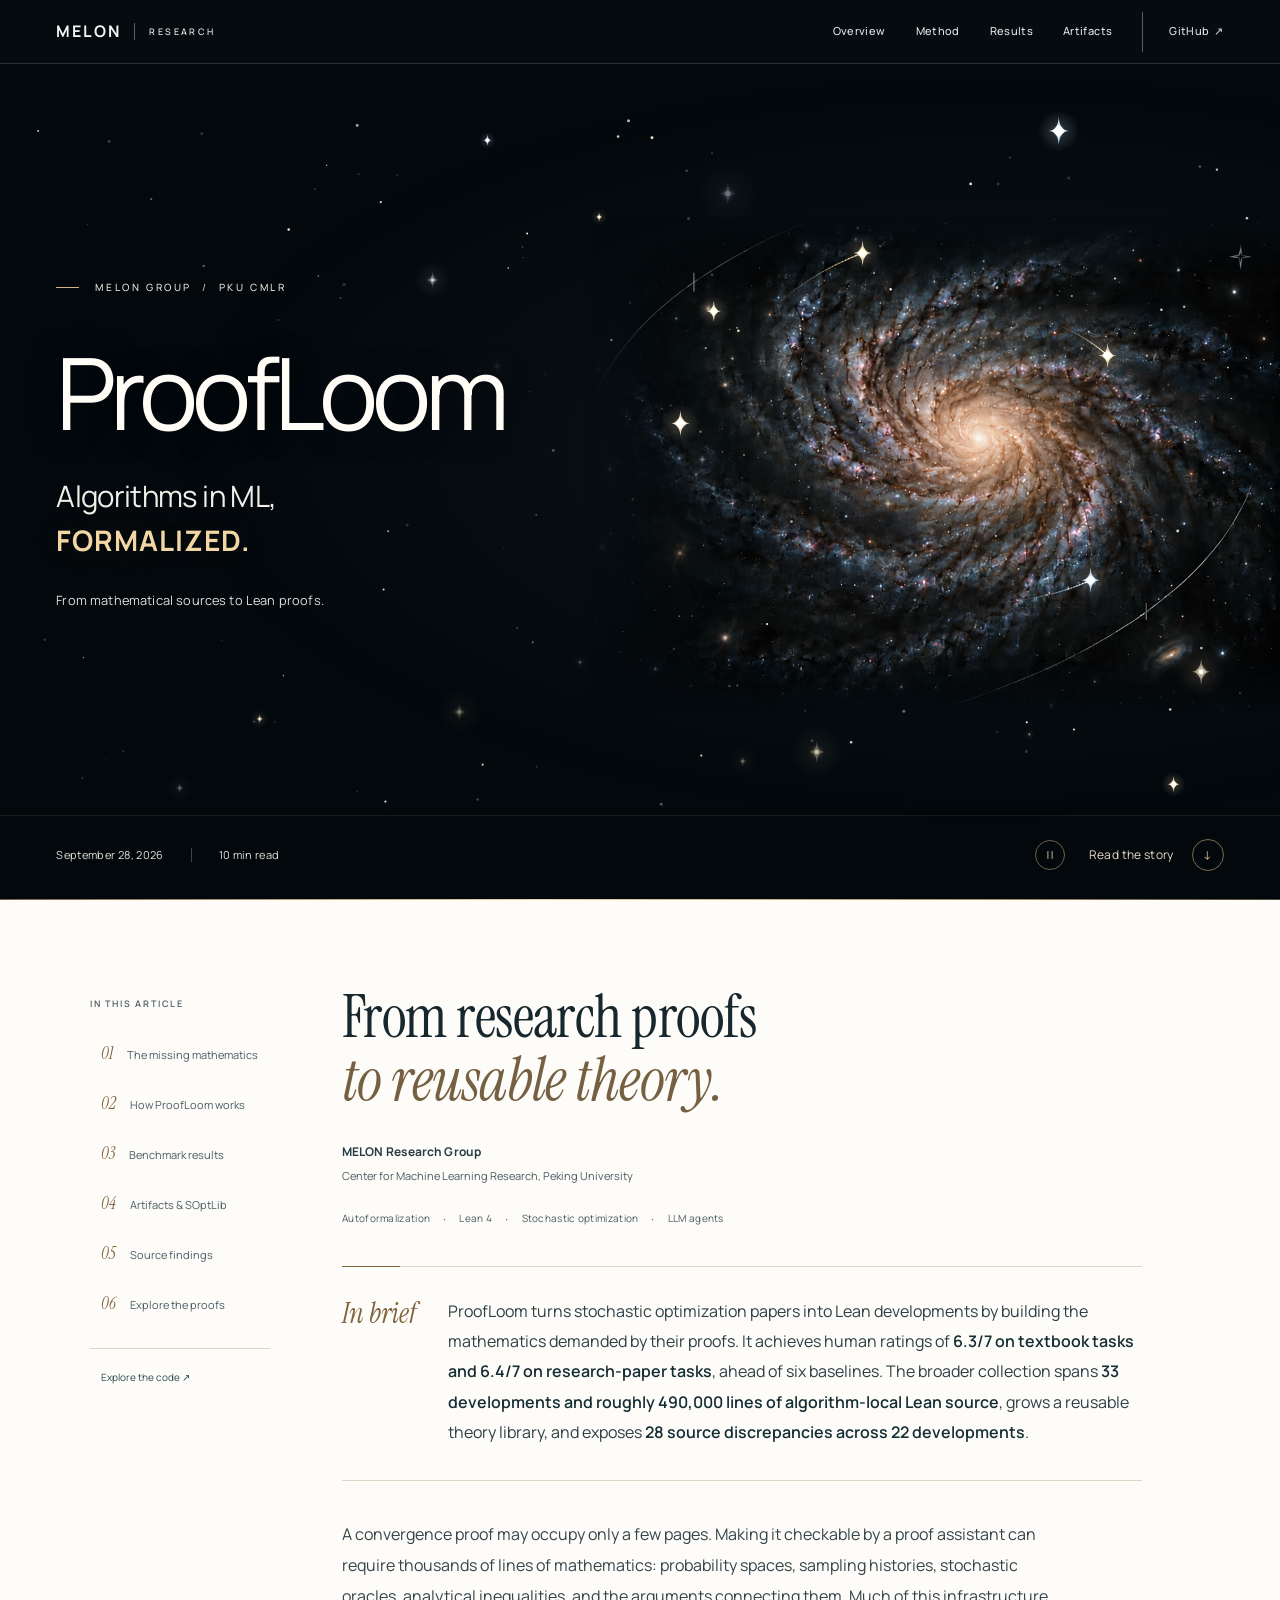
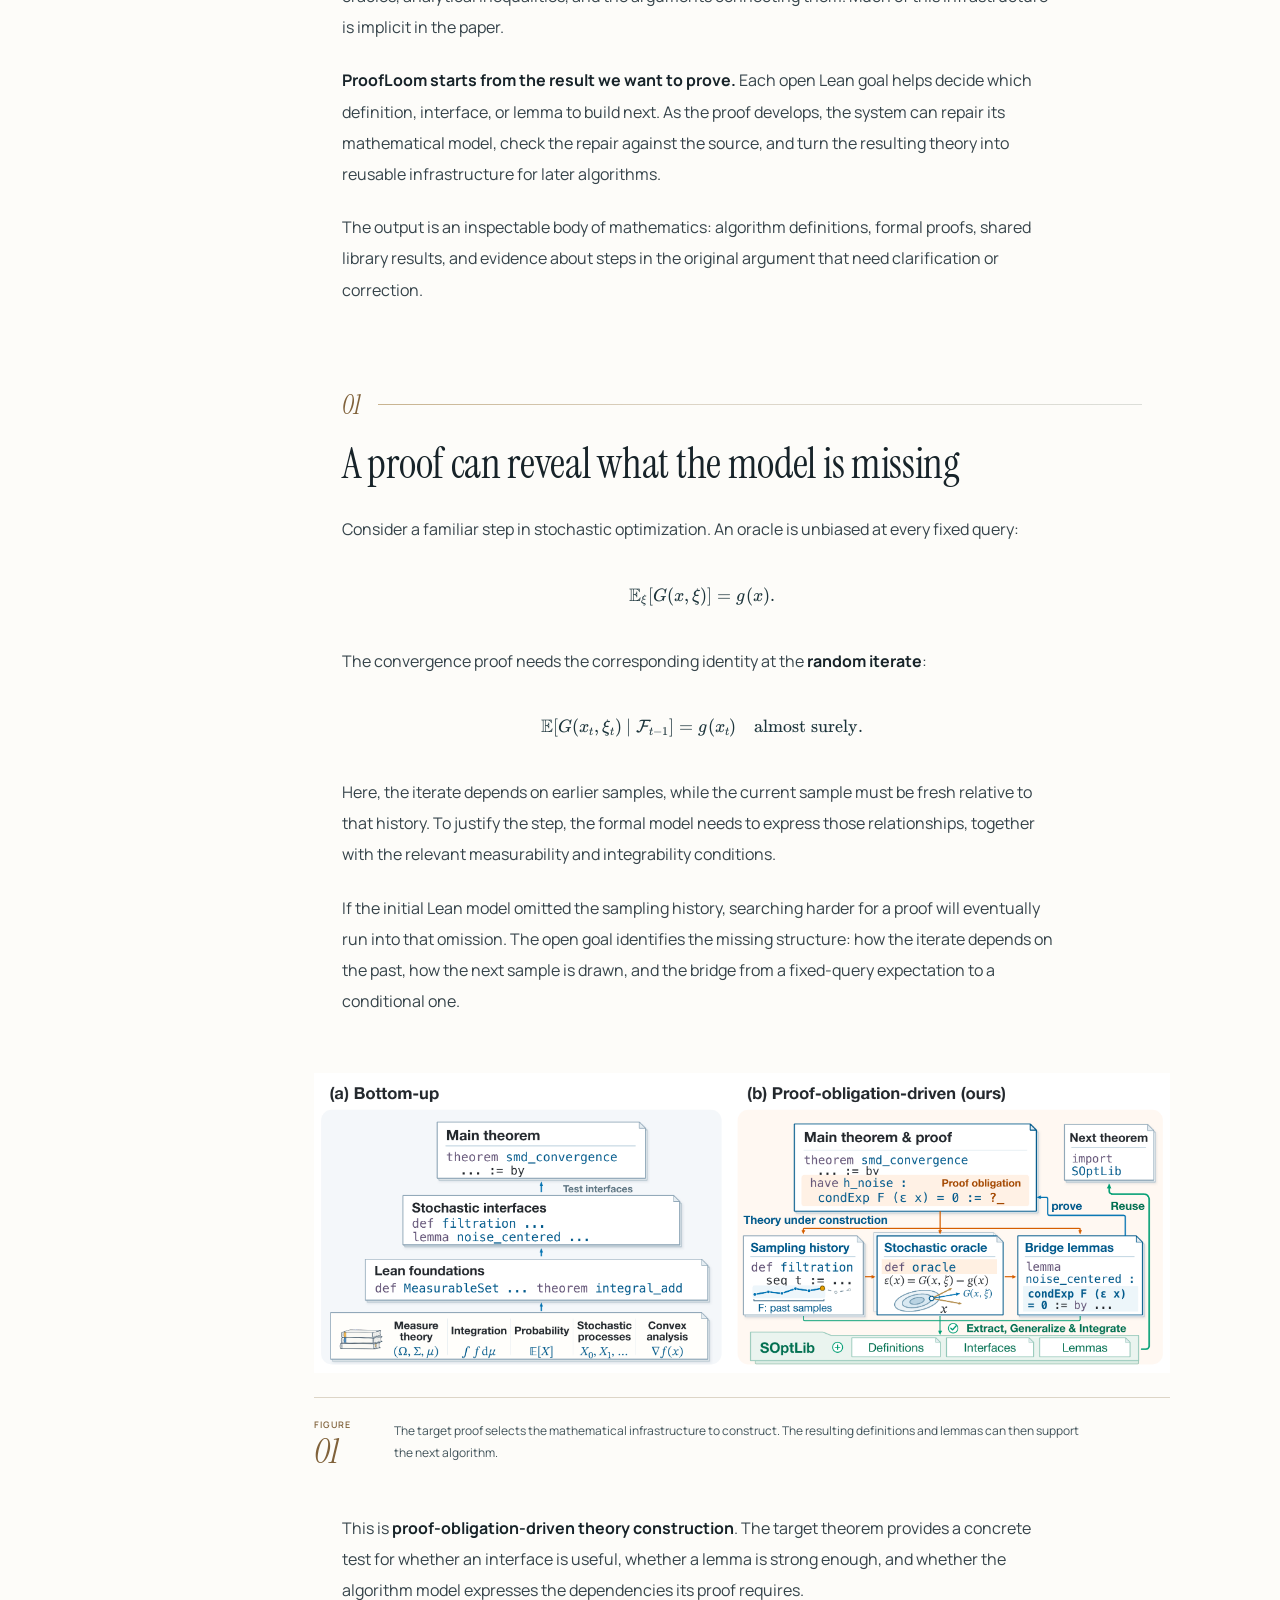
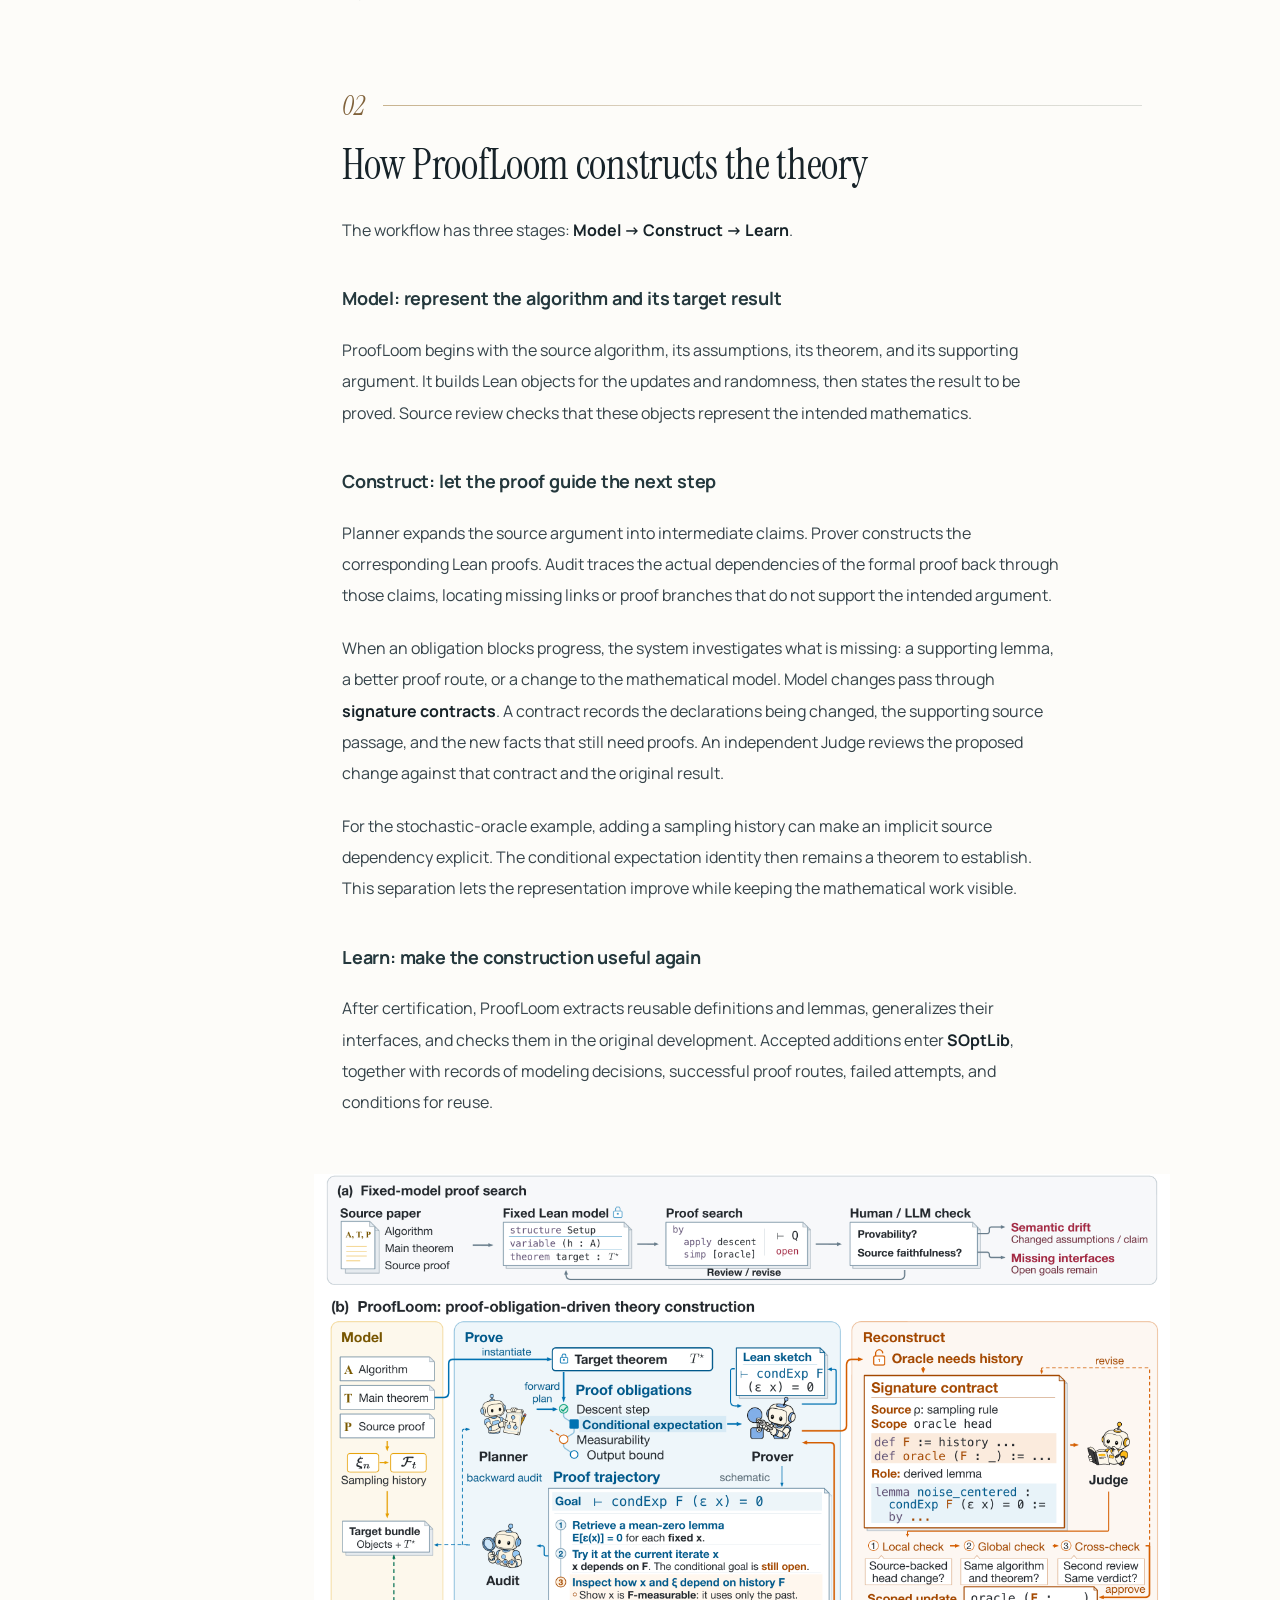
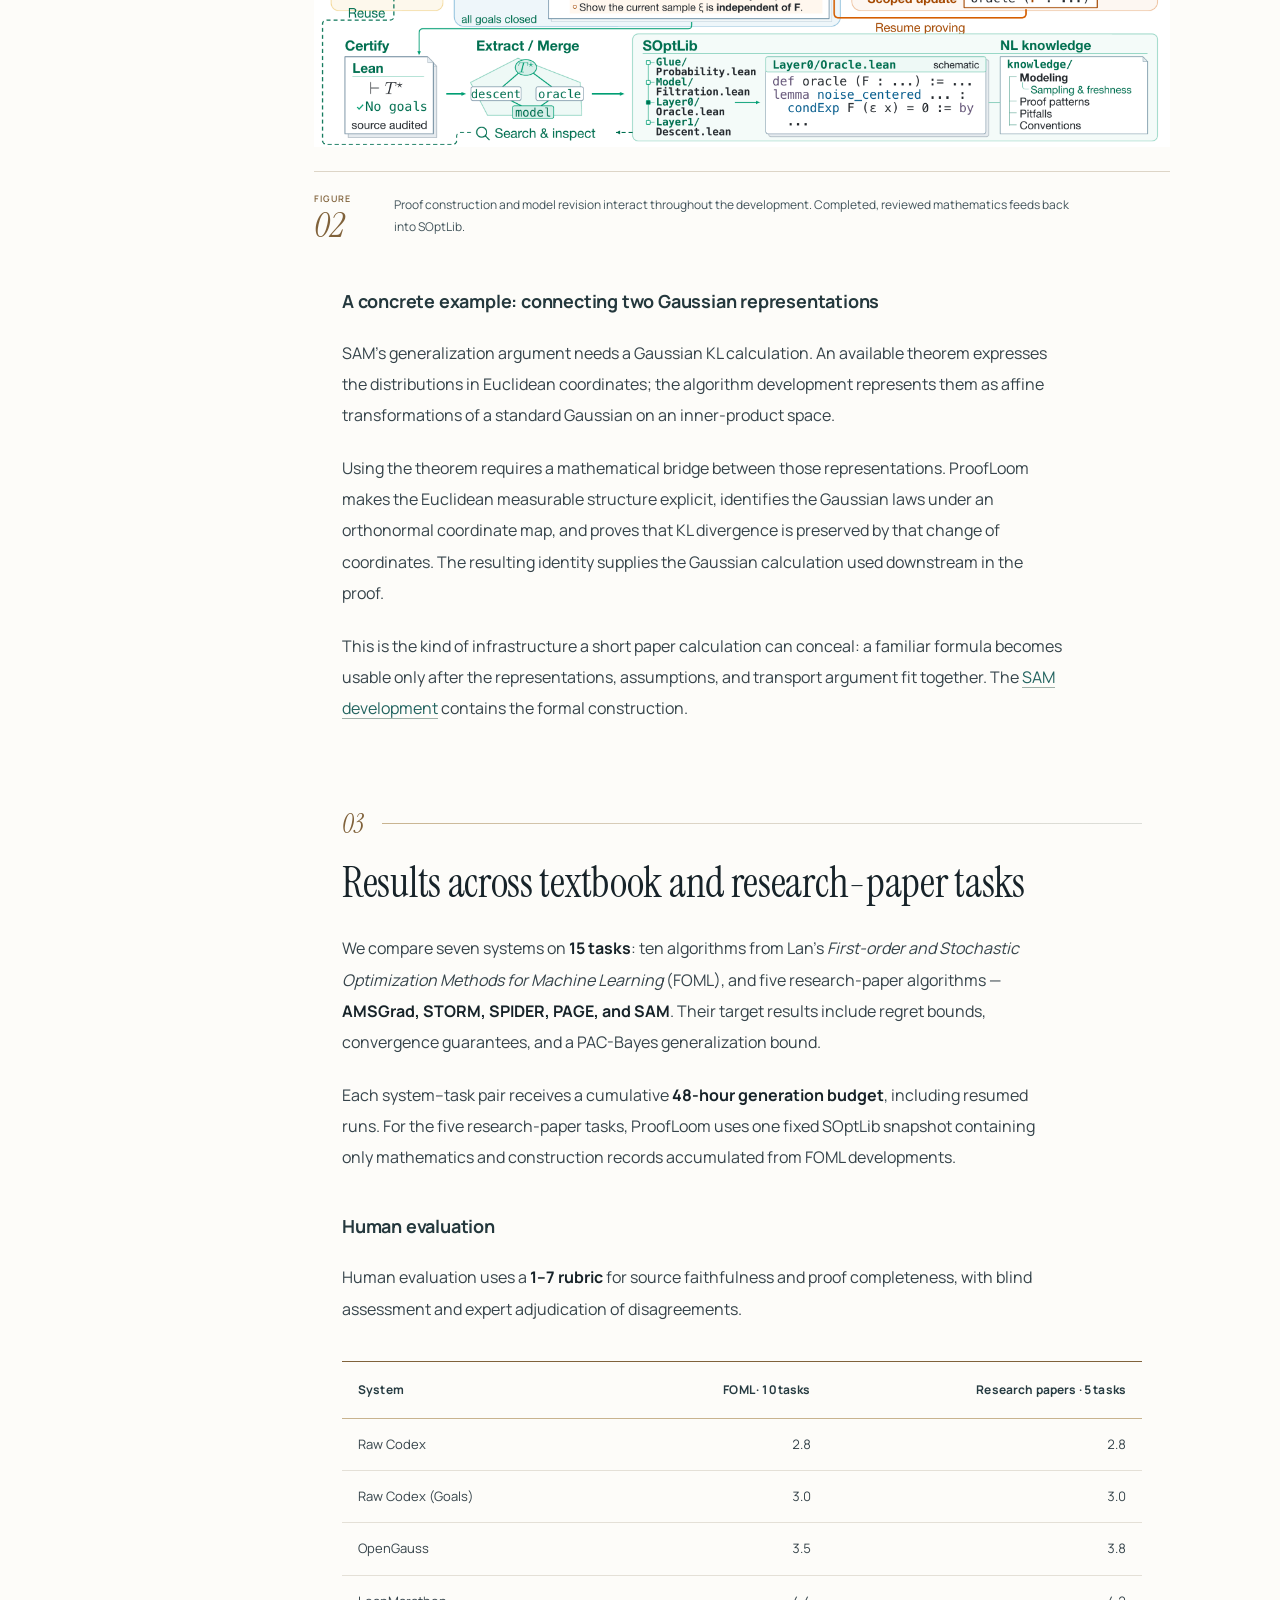
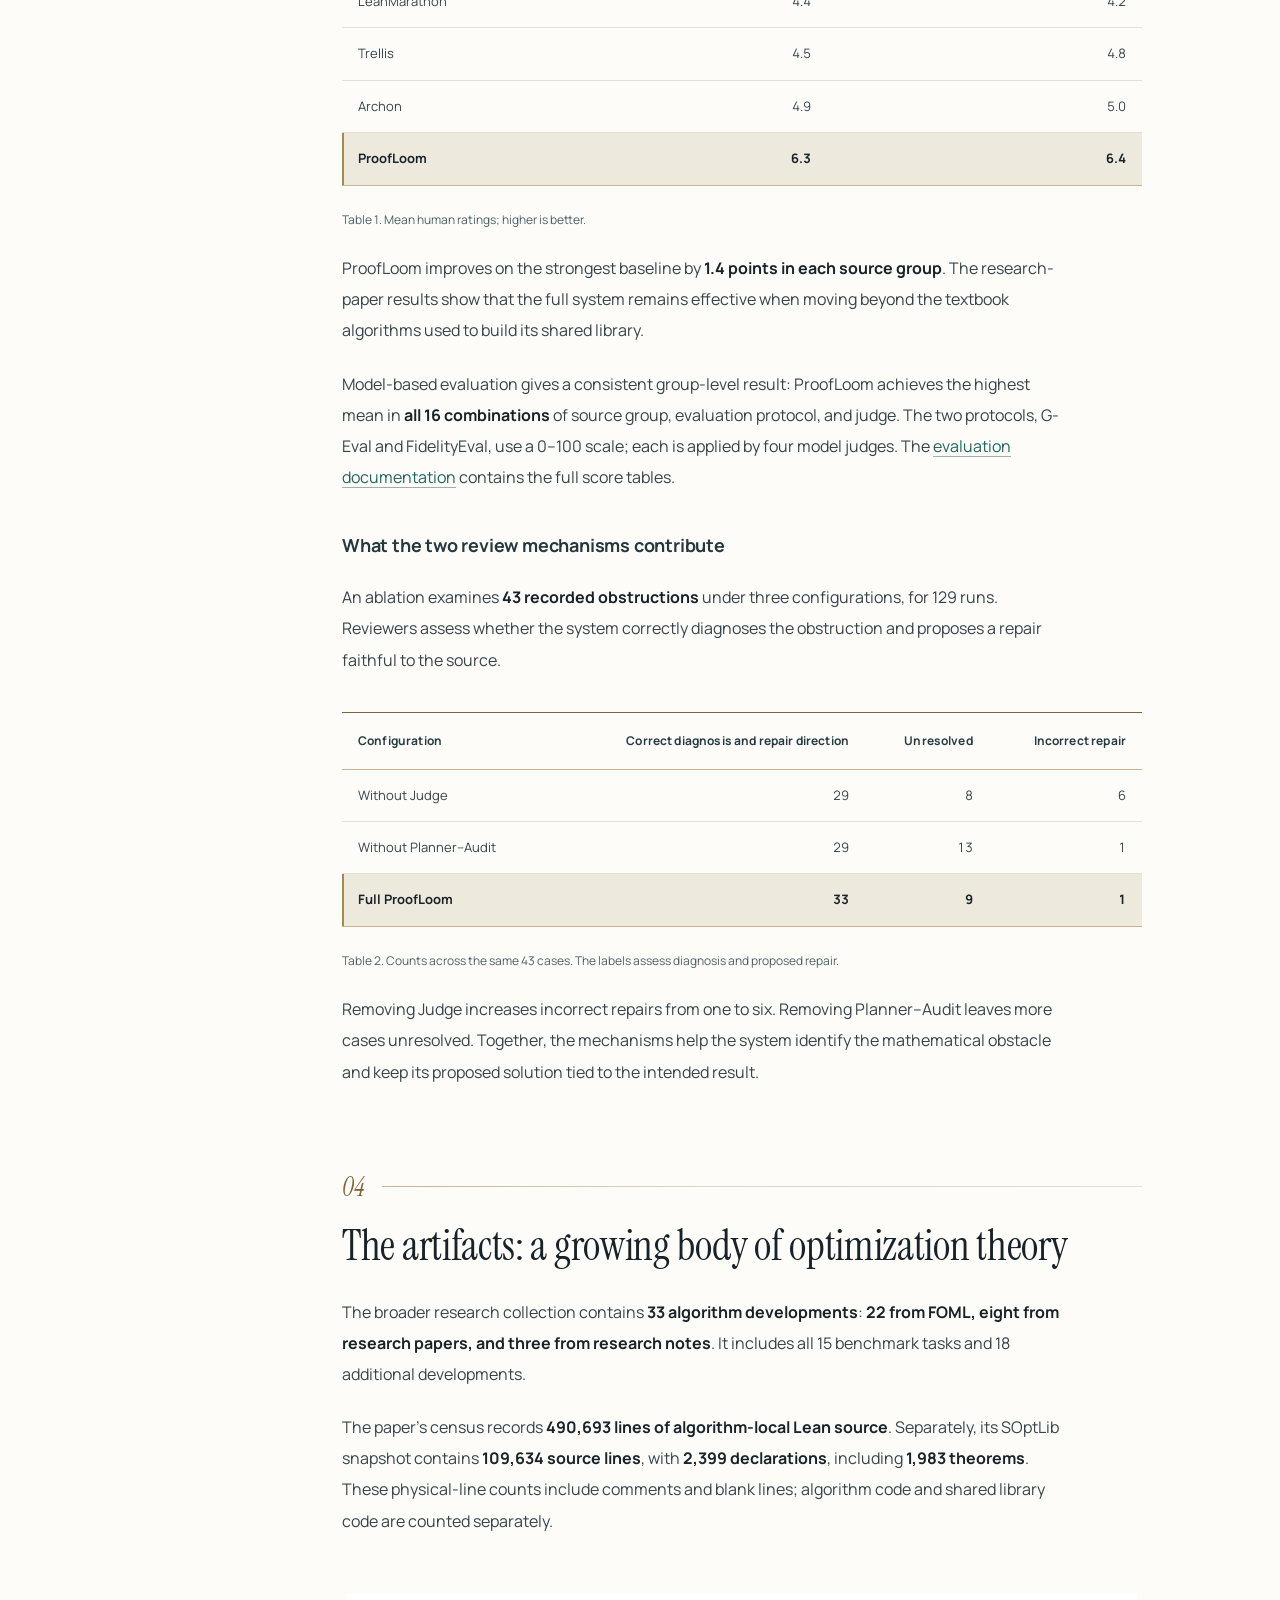
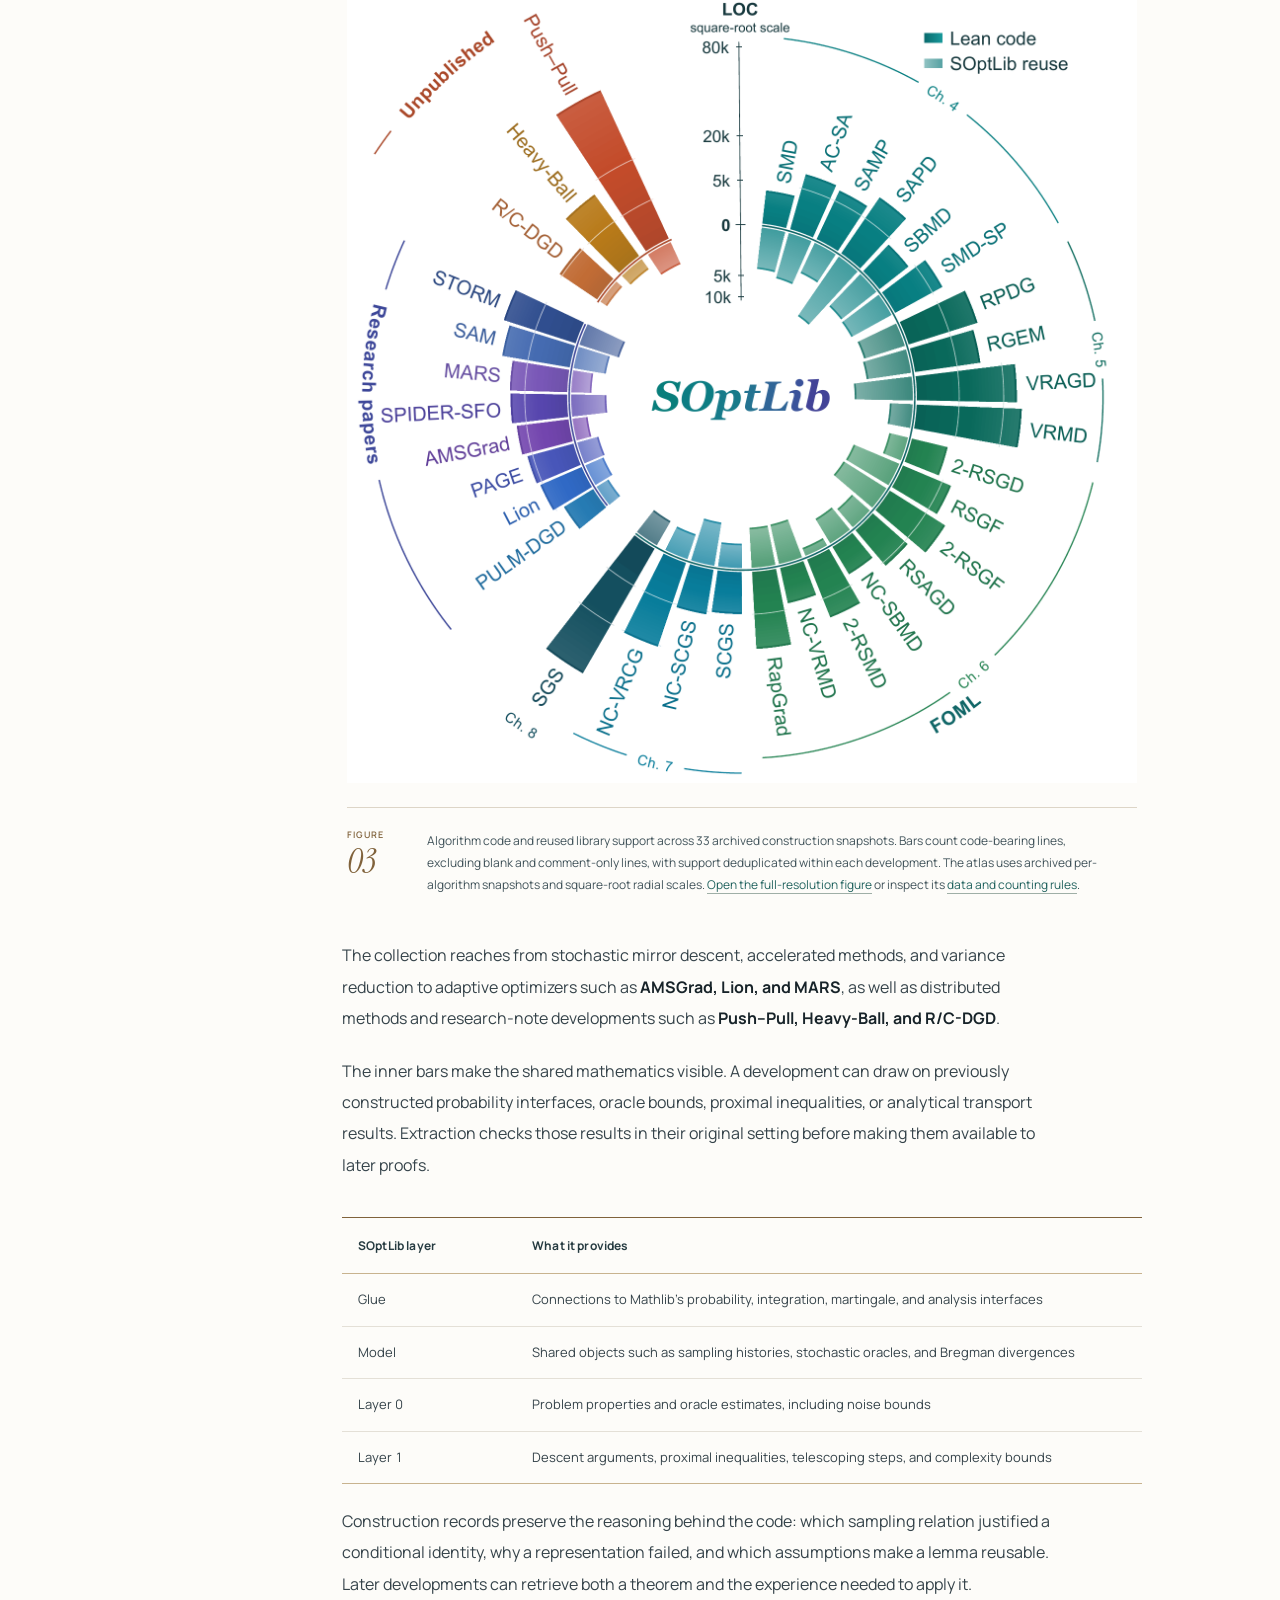
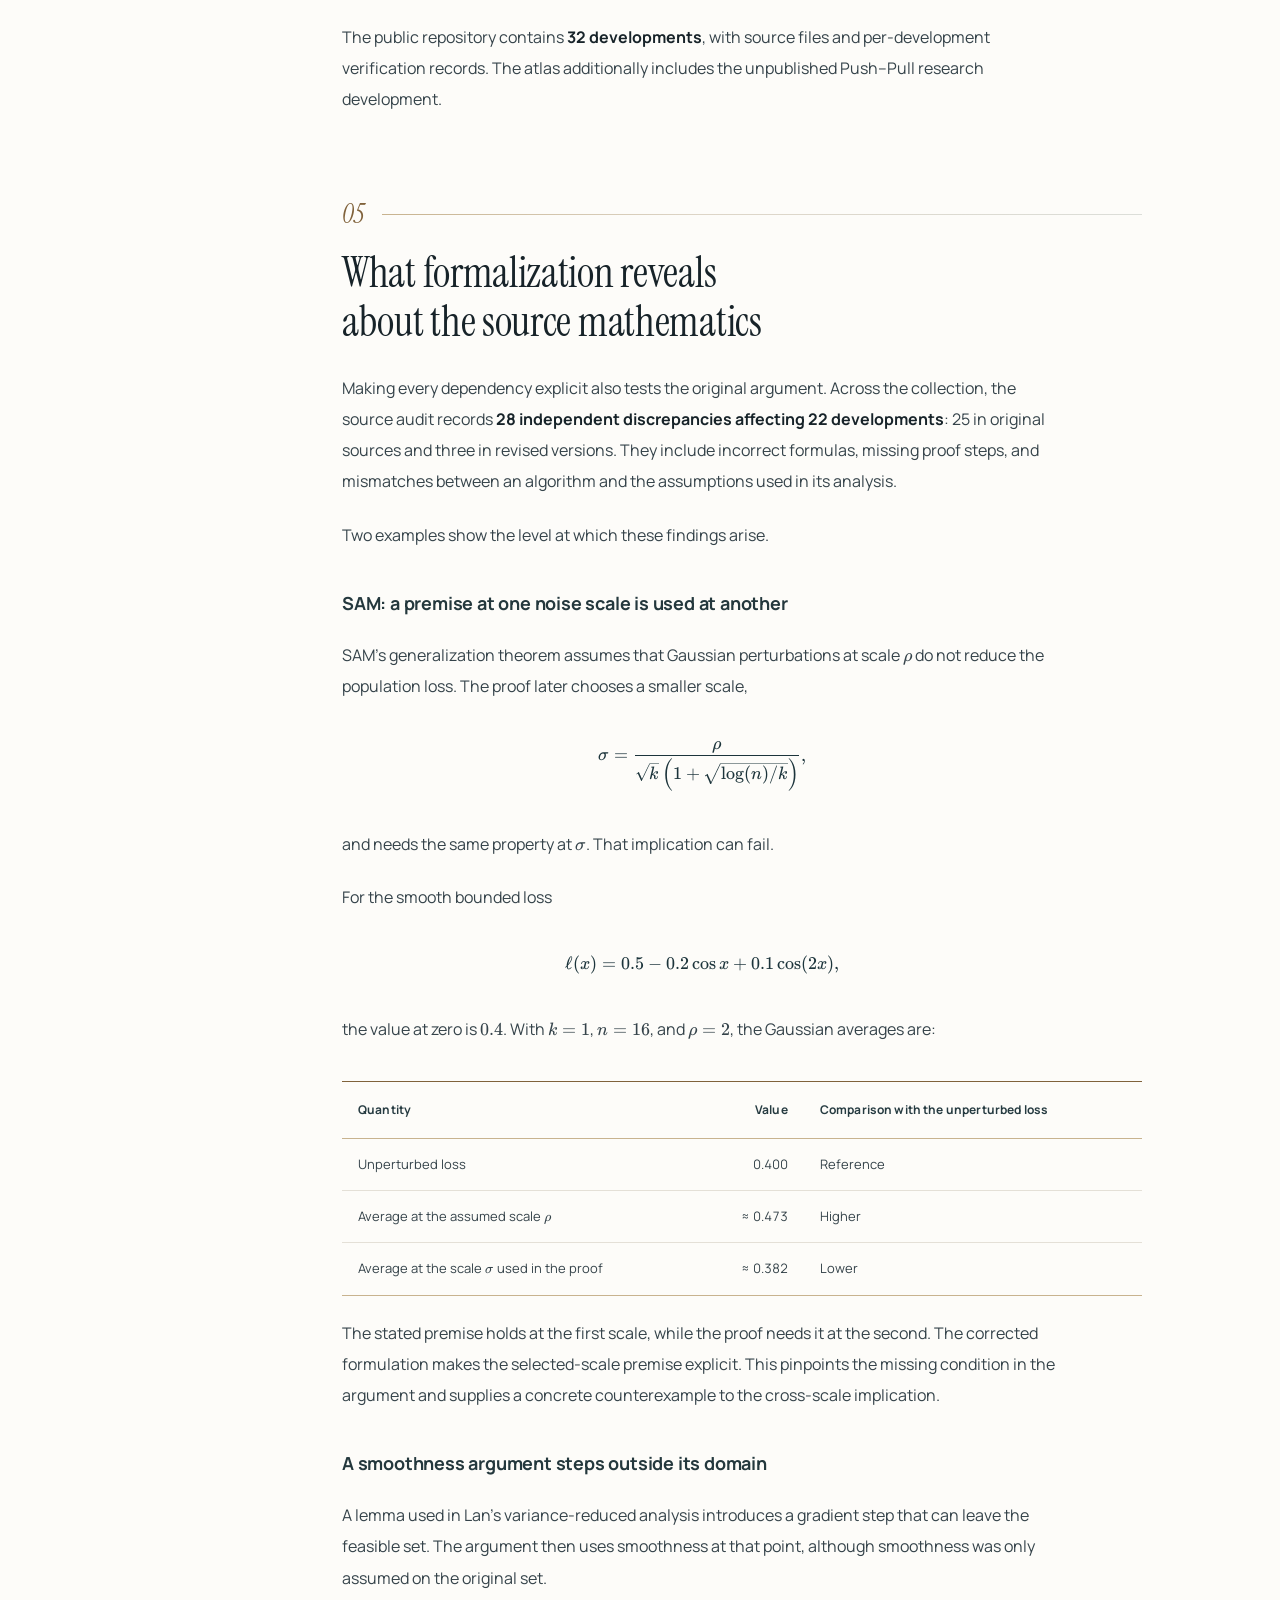
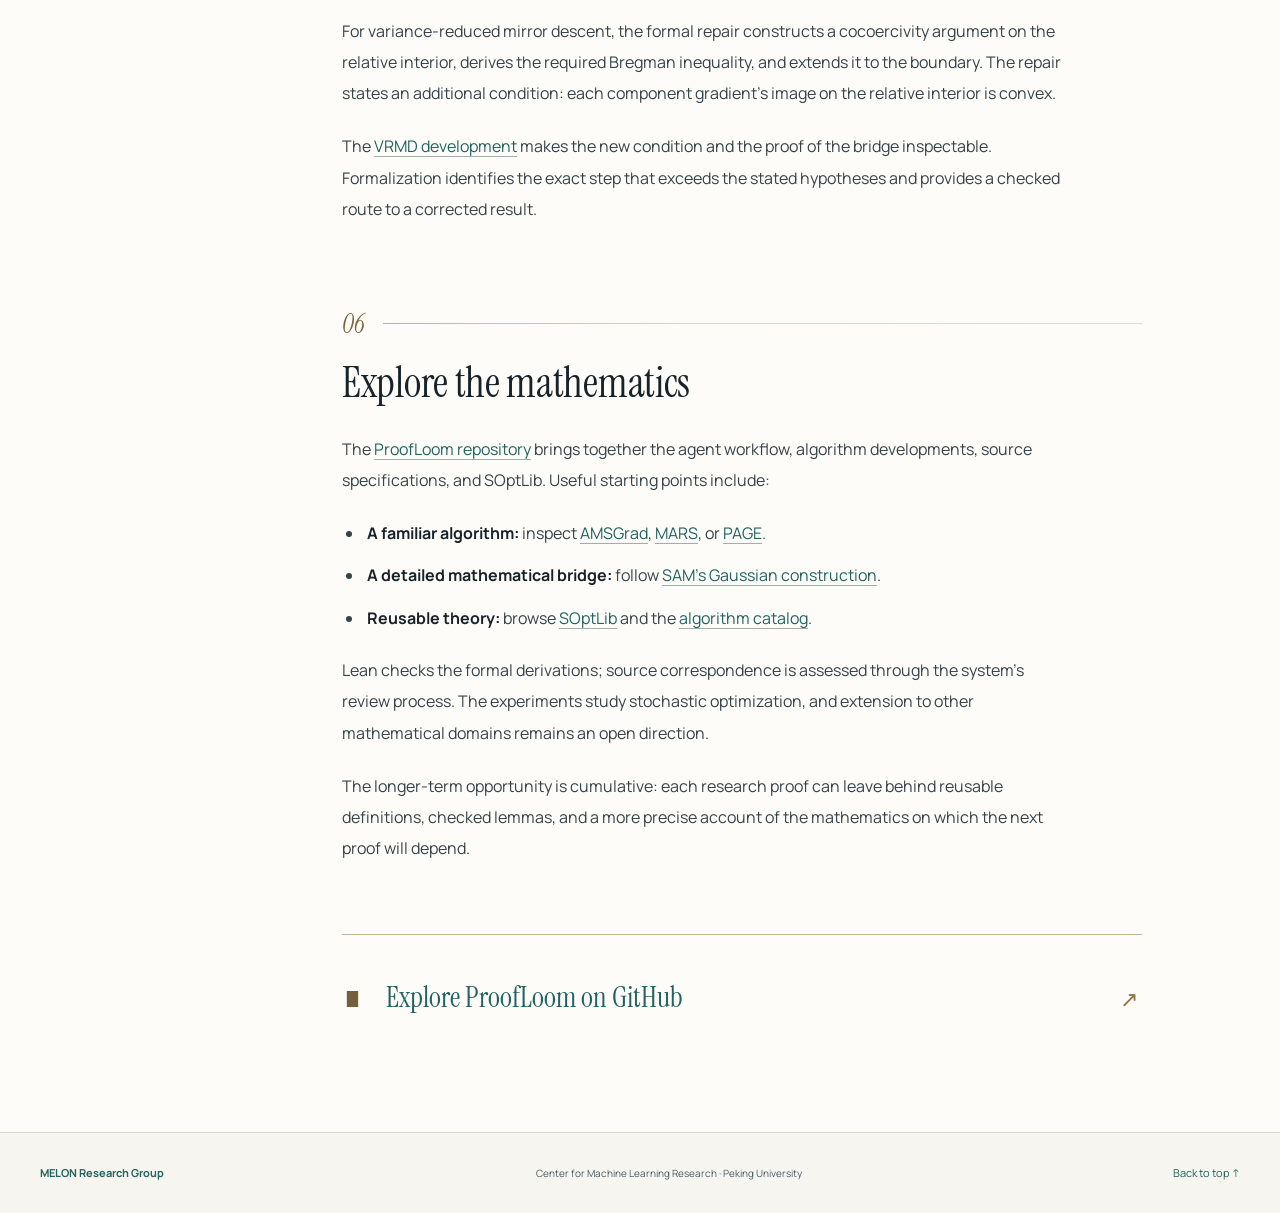
==== commit 53ed8122: "Refine editorial layout and add in-page figure viewing" ====
--- a/docs/index.html
+++ b/docs/index.html
@@ -5,6 +5,7 @@
 <link rel="canonical" href="https://trace231.github.io/ProofLoom/">
 <link rel="stylesheet" href="blog-assets/katex.min.css"><link rel="stylesheet" href="blog-assets/blog.css">
 <link rel="stylesheet" href="blog-assets/celestial.css?v=20260929-3"><script src="blog-assets/celestial.js?v=20260929-3" defer></script>
+<link rel="stylesheet" href="blog-assets/editorial.css?v=20260929-1"><script src="blog-assets/editorial.js?v=20260929-1" defer></script>
 </head><body id="top">
 <a class="skip-link" href="#story">Skip to article</a>
 <header class="site-header"><canvas class="header-sky" aria-hidden="true"></canvas><div class="nav-inner"><a class="brand" href="https://pkumelon.com/blog" aria-label="MELON research blog">MELON<span>RESEARCH</span></a><nav aria-label="Article navigation"><a href="#story">Overview</a><a href="#how-proofloom-constructs-the-theory">Method</a><a href="#results-across-textbook-and-research-paper-tasks">Results</a><a href="#the-artifacts-a-growing-body-of-optimization-theory">Artifacts</a><a href="https://github.com/Trace231/ProofLoom" class="nav-code">GitHub <span aria-hidden="true">↗</span></a></nav></div><div class="reading-progress" aria-hidden="true"></div></header>
@@ -43,7 +44,7 @@
 \quad\text{almost surely}.</annotation></semantics></math></span><span class="katex-html" aria-hidden="true"><span class="base"><span class="strut" style="height:1em;vertical-align:-0.25em;"></span><span class="mord mathbb">E</span><span class="mopen">[</span><span class="mord mathnormal">G</span><span class="mopen">(</span><span class="mord"><span class="mord mathnormal">x</span><span class="msupsub"><span class="vlist-t vlist-t2"><span class="vlist-r"><span class="vlist" style="height:0.2806em;"><span style="top:-2.55em;margin-left:0em;margin-right:0.05em;"><span class="pstrut" style="height:2.7em;"></span><span class="sizing reset-size6 size3 mtight"><span class="mord mathnormal mtight">t</span></span></span></span><span class="vlist-s">​</span></span><span class="vlist-r"><span class="vlist" style="height:0.15em;"><span></span></span></span></span></span></span><span class="mpunct">,</span><span class="mspace" style="margin-right:0.1667em;"></span><span class="mord"><span class="mord mathnormal" style="margin-right:0.04601em;">ξ</span><span class="msupsub"><span class="vlist-t vlist-t2"><span class="vlist-r"><span class="vlist" style="height:0.2806em;"><span style="top:-2.55em;margin-left:-0.046em;margin-right:0.05em;"><span class="pstrut" style="height:2.7em;"></span><span class="sizing reset-size6 size3 mtight"><span class="mord mathnormal mtight">t</span></span></span></span><span class="vlist-s">​</span></span><span class="vlist-r"><span class="vlist" style="height:0.15em;"><span></span></span></span></span></span></span><span class="mclose">)</span><span class="mspace" style="margin-right:0.2778em;"></span><span class="mrel">∣</span><span class="mspace" style="margin-right:0.2778em;"></span></span><span class="base"><span class="strut" style="height:1em;vertical-align:-0.25em;"></span><span class="mord"><span class="mord mathcal" style="margin-right:0.09931em;">F</span><span class="msupsub"><span class="vlist-t vlist-t2"><span class="vlist-r"><span class="vlist" style="height:0.3011em;"><span style="top:-2.55em;margin-left:-0.0993em;margin-right:0.05em;"><span class="pstrut" style="height:2.7em;"></span><span class="sizing reset-size6 size3 mtight"><span class="mord mtight"><span class="mord mathnormal mtight">t</span><span class="mbin mtight">−</span><span class="mord mtight">1</span></span></span></span></span><span class="vlist-s">​</span></span><span class="vlist-r"><span class="vlist" style="height:0.2083em;"><span></span></span></span></span></span></span><span class="mclose">]</span><span class="mspace" style="margin-right:0.2778em;"></span><span class="mrel">=</span><span class="mspace" style="margin-right:0.2778em;"></span></span><span class="base"><span class="strut" style="height:1em;vertical-align:-0.25em;"></span><span class="mord mathnormal" style="margin-right:0.03588em;">g</span><span class="mopen">(</span><span class="mord"><span class="mord mathnormal">x</span><span class="msupsub"><span class="vlist-t vlist-t2"><span class="vlist-r"><span class="vlist" style="height:0.2806em;"><span style="top:-2.55em;margin-left:0em;margin-right:0.05em;"><span class="pstrut" style="height:2.7em;"></span><span class="sizing reset-size6 size3 mtight"><span class="mord mathnormal mtight">t</span></span></span></span><span class="vlist-s">​</span></span><span class="vlist-r"><span class="vlist" style="height:0.15em;"><span></span></span></span></span></span></span><span class="mclose">)</span><span class="mspace" style="margin-right:1em;"></span><span class="mord text"><span class="mord">almost surely</span></span><span class="mord">.</span></span></span></span></span></p>
 <p>Here, the iterate depends on earlier samples, while the current sample must be fresh relative to that history. To justify the step, the formal model needs to express those relationships, together with the relevant measurability and integrability conditions.</p>
 <p>If the initial Lean model omitted the sampling history, searching harder for a proof will eventually run into that omission. The open goal identifies the missing structure: how the iterate depends on the past, how the next sample is drawn, and the bridge from a fixed-query expectation to a conditional one.</p>
-<figure class="diagram"><a href="blog-assets/paper-construction-order.png" target="_blank" rel="noopener" aria-label="Open figure at full resolution"><img src="blog-assets/paper-construction-order.png" alt="Two construction orders: building theory from the foundations, and constructing the definitions and lemmas required by the target proof."></a><figcaption><span class="figure-label"><span>Figure</span><span>01</span></span><span class="caption-copy">The target proof selects the mathematical infrastructure to construct. The resulting definitions and lemmas can then support the next algorithm.</span></figcaption></figure>
+<figure class="diagram" data-figure-title="Constructing the theory" data-figure-number="1"><a class="figure-link" href="blog-assets/paper-construction-order.png" target="_blank" rel="noopener" aria-label="Enlarge figure 1"><span class="figure-open" aria-hidden="true"><svg viewBox="0 0 20 20"><path d="M7 3H3v4m10-4h4v4M3 13v4h4m6 0h4v-4"/></svg></span><img src="blog-assets/paper-construction-order.png" alt="Two construction orders: building theory from the foundations, and constructing the definitions and lemmas required by the target proof."></a><figcaption><span class="figure-label"><span>Figure</span><span>01</span></span><span class="caption-copy">The target proof selects the mathematical infrastructure to construct. The resulting definitions and lemmas can then support the next algorithm.</span></figcaption></figure>
 <p>This is <strong>proof-obligation-driven theory construction</strong>. The target theorem provides a concrete test for whether an interface is useful, whether a lemma is strong enough, and whether the algorithm model expresses the dependencies its proof requires.</p>
 <h2 id="how-proofloom-constructs-the-theory"><span class="section-number">02</span>How ProofLoom constructs the theory</h2>
 <p>The workflow has three stages: <strong>Model → Construct → Learn</strong>.</p>
@@ -55,7 +56,7 @@
 <p>For the stochastic-oracle example, adding a sampling history can make an implicit source dependency explicit. The conditional expectation identity then remains a theorem to establish. This separation lets the representation improve while keeping the mathematical work visible.</p>
 <h3 id="learn-make-the-construction-useful-again">Learn: make the construction useful again</h3>
 <p>After certification, ProofLoom extracts reusable definitions and lemmas, generalizes their interfaces, and checks them in the original development. Accepted additions enter <strong>SOptLib</strong>, together with records of modeling decisions, successful proof routes, failed attempts, and conditions for reuse.</p>
-<figure class="diagram"><a href="blog-assets/paper-system-overview.png" target="_blank" rel="noopener" aria-label="Open figure at full resolution"><img src="blog-assets/paper-system-overview.png" alt="ProofLoom workflow: algorithm modeling, Planner–Prover–Audit construction, source-reviewed reconstruction, and certification and extraction into SOptLib."></a><figcaption><span class="figure-label"><span>Figure</span><span>02</span></span><span class="caption-copy">Proof construction and model revision interact throughout the development. Completed, reviewed mathematics feeds back into SOptLib.</span></figcaption></figure>
+<figure class="diagram" data-figure-title="How ProofLoom works" data-figure-number="2"><a class="figure-link" href="blog-assets/paper-system-overview.png" target="_blank" rel="noopener" aria-label="Enlarge figure 2"><span class="figure-open" aria-hidden="true"><svg viewBox="0 0 20 20"><path d="M7 3H3v4m10-4h4v4M3 13v4h4m6 0h4v-4"/></svg></span><img src="blog-assets/paper-system-overview.png" alt="ProofLoom workflow: algorithm modeling, Planner–Prover–Audit construction, source-reviewed reconstruction, and certification and extraction into SOptLib."></a><figcaption><span class="figure-label"><span>Figure</span><span>02</span></span><span class="caption-copy">Proof construction and model revision interact throughout the development. Completed, reviewed mathematics feeds back into SOptLib.</span></figcaption></figure>
 <h3 id="a-concrete-example-connecting-two-gaussian-representations">A concrete example: connecting two Gaussian representations</h3>
 <p>SAM&#39;s generalization argument needs a Gaussian KL calculation. An available theorem expresses the distributions in Euclidean coordinates; the algorithm development represents them as affine transformations of a standard Gaussian on an inner-product space.</p>
 <p>Using the theorem requires a mathematical bridge between those representations. ProofLoom makes the Euclidean measurable structure explicit, identifies the Gaussian laws under an orthonormal coordinate map, and proves that KL divergence is preserved by that change of coordinates. The resulting identity supplies the Gaussian calculation used downstream in the proof.</p>
@@ -145,7 +146,7 @@
 <h2 id="the-artifacts-a-growing-body-of-optimization-theory"><span class="section-number">04</span>The artifacts: a growing body of optimization theory</h2>
 <p>The broader research collection contains <strong>33 algorithm developments</strong>: <strong>22 from FOML, eight from research papers, and three from research notes</strong>. It includes all 15 benchmark tasks and 18 additional developments.</p>
 <p>The paper&#39;s census records <strong>490,693 lines of algorithm-local Lean source</strong>. Separately, its SOptLib snapshot contains <strong>109,634 source lines</strong>, with <strong>2,399 declarations</strong>, including <strong>1,983 theorems</strong>. These physical-line counts include comments and blank lines; algorithm code and shared library code are counted separately.</p>
-<figure class="atlas"><a href="blog-assets/paper-artifact-atlas.png" target="_blank" rel="noopener" aria-label="Open figure at full resolution"><img src="blog-assets/paper-artifact-atlas.png" alt="Construction atlas of 33 algorithm developments. Outer bars show algorithm-local Lean code; inner bars show reused SOptLib support. Colors distinguish textbook chapters, research papers, and unpublished research notes."></a><figcaption><span class="figure-label"><span>Figure</span><span>03</span></span><span class="caption-copy">Algorithm code and reused library support across 33 archived construction snapshots. Bars count code-bearing lines, excluding blank and comment-only lines, with support deduplicated within each development. The atlas uses archived per-algorithm snapshots and square-root radial scales. <a href="blog-assets/paper-artifact-atlas.pdf">Open the full-resolution figure</a> or inspect its <a href="blog-assets/paper-artifact-atlas-data.json">data and counting rules</a>.</span></figcaption></figure>
+<figure class="atlas" data-figure-title="Construction atlas" data-figure-number="3"><a class="figure-link" href="blog-assets/paper-artifact-atlas.png" target="_blank" rel="noopener" aria-label="Enlarge figure 3"><span class="figure-open" aria-hidden="true"><svg viewBox="0 0 20 20"><path d="M7 3H3v4m10-4h4v4M3 13v4h4m6 0h4v-4"/></svg></span><img src="blog-assets/paper-artifact-atlas.png" alt="Construction atlas of 33 algorithm developments. Outer bars show algorithm-local Lean code; inner bars show reused SOptLib support. Colors distinguish textbook chapters, research papers, and unpublished research notes."></a><figcaption><span class="figure-label"><span>Figure</span><span>03</span></span><span class="caption-copy">Algorithm code and reused library support across 33 archived construction snapshots. Bars count code-bearing lines, excluding blank and comment-only lines, with support deduplicated within each development. The atlas uses archived per-algorithm snapshots and square-root radial scales. <a href="blog-assets/paper-artifact-atlas.pdf">Open the full-resolution figure</a> or inspect its <a href="blog-assets/paper-artifact-atlas-data.json">data and counting rules</a>.</span></figcaption></figure>
 <p>The collection reaches from stochastic mirror descent, accelerated methods, and variance reduction to adaptive optimizers such as <strong>AMSGrad, Lion, and MARS</strong>, as well as distributed methods and research-note developments such as <strong>Push–Pull, Heavy-Ball, and R/C-DGD</strong>.</p>
 <p>The inner bars make the shared mathematics visible. A development can draw on previously constructed probability interfaces, oracle bounds, proximal inequalities, or analytical transport results. Extraction checks those results in their original setting before making them available to later proofs.</p>
 <div class="table-scroll" role="region" aria-label="Research results table" tabindex="0"><table>
@@ -247,14 +248,21 @@
 <div class="article-end"><span class="end-mark">∎</span><a href="https://github.com/Trace231/ProofLoom">Explore ProofLoom on GitHub <span aria-hidden="true">↗</span></a></div>
 </article></main>
 <footer><a href="https://pkumelon.com">MELON Research Group</a><span>Center for Machine Learning Research · Peking University</span><a href="#top">Back to top ↑</a></footer>
+<dialog class="figure-viewer" aria-labelledby="viewer-title">
+  <div class="viewer-toolbar"><p id="viewer-title"></p><button class="viewer-close" type="button" aria-label="Close figure" autofocus><svg viewBox="0 0 20 20" aria-hidden="true"><path d="m5 5 10 10M15 5 5 15"/></svg></button></div>
+  <div class="viewer-stage"><img class="viewer-image" alt=""></div>
+  <div class="viewer-footer"><button class="viewer-zoom" type="button" aria-pressed="false">Actual size <span aria-hidden="true">＋</span></button><a class="viewer-original" target="_blank" rel="noopener">Open original <span aria-hidden="true">↗</span></a></div>
+</dialog>
 <script>
 const sectionLinks = [...document.querySelectorAll('.toc a[href^="#"]')];
 const sections = [...document.querySelectorAll('article h2')];
+const topLinks = [...document.querySelectorAll('.site-header nav a[href^="#"]')];
 const progress = document.querySelector('.reading-progress');
 let scheduled = false;
 function updateReadingPosition(){
- const max = document.documentElement.scrollHeight - window.innerHeight;
- progress.style.transform = 'scaleX(' + (max > 0 ? window.scrollY / max : 0) + ')';
+ const start = document.querySelector('#story').offsetTop - document.querySelector('.site-header').offsetHeight;
+ const max = document.documentElement.scrollHeight - window.innerHeight - start;
+ progress.style.transform = 'scaleX(' + Math.max(0, Math.min(1, max > 0 ? (window.scrollY - start) / max : 0)) + ')';
  let active = '';
  for(const section of sections) if(section.getBoundingClientRect().top < 170) active = section.id;
  for(const link of sectionLinks){
@@ -262,8 +270,16 @@
   link.classList.toggle('active', isActive);
   if(isActive) link.setAttribute('aria-current', 'location'); else link.removeAttribute('aria-current');
  }
+ const index = sections.findIndex(section => section.id === active);
+ const topIndex = index < 1 ? 0 : Math.min(index, 3);
+ topLinks.forEach((link, i) => {
+  if(window.scrollY >= start - 8 && i === topIndex) link.setAttribute('aria-current', 'location');
+  else link.removeAttribute('aria-current');
+ });
+ document.dispatchEvent(new Event('proofloom:reading'));
  scheduled = false;
 }
 window.addEventListener('scroll',()=>{if(!scheduled){scheduled=true;requestAnimationFrame(updateReadingPosition);}}, {passive:true});
+window.addEventListener('resize',()=>{if(!scheduled){scheduled=true;requestAnimationFrame(updateReadingPosition);}});
 updateReadingPosition();
 </script></body></html>
--- a/docs/blog-assets/editorial.css
+++ b/docs/blog-assets/editorial.css
@@ -0,0 +1,94 @@
+/* Shared gold rules tie the cover, navigation, and reading surface together. */
+::selection{background:#d9c8a2;color:#14272d}
+.site-header[data-reading="true"]{box-shadow:0 6px 28px #03101812}
+.hero-eyebrow{display:flex;align-items:center;gap:0}
+.hero-eyebrow:before{content:"";width:23px;height:1px;margin-right:16px;background:#d1b583}
+.hero-copy h1{letter-spacing:-.06em}
+.hero-meta{border-top:1px solid #c7a7751c}
+.site-header nav{position:relative}
+.site-header nav a:after{display:none}
+.site-header nav a[aria-current]{color:#f4ddae}
+.nav-indicator{position:absolute;bottom:4px;left:0;height:1px;width:0;pointer-events:none;opacity:0;background:linear-gradient(90deg,#b39460,#f5dfb5 75%,#b3946000);box-shadow:0 0 10px #c7a77535;transition:transform .36s cubic-bezier(.22,.75,.2,1),width .36s cubic-bezier(.22,.75,.2,1),opacity .2s}
+.layout{padding-top:86px}
+.article-deck{font-size:clamp(52px,4.7vw,70px);line-height:1.04;letter-spacing:-.55px;margin-bottom:30px}
+.article>p:not(.article-deck),.article>ul,.article>h3{max-width:720px}
+.article>p:not(.article-deck){line-height:1.95}
+.article h2{font-size:42px;line-height:1.16;letter-spacing:-.3px;text-wrap:balance;margin-top:86px}
+.section-number{font-size:26px;margin-bottom:22px}
+.article h3{line-height:1.6;margin-top:38px}
+.article blockquote.abstract{display:grid;grid-template-columns:82px minmax(0,1fr);gap:24px;padding:29px 0 32px;margin-bottom:38px}
+.abstract-label{font-size:28px;line-height:1.2;margin:1px 0 0}
+.abstract p{color:#2c3e44}
+.toc a{position:relative;padding-block:2px;margin-bottom:17px}
+.toc a span{font-size:17px}
+.toc a.active{background:linear-gradient(90deg,#c7a7750e,transparent 85%)}
+.toc a.active:before{content:"";position:absolute;left:-3px;top:10px;width:4px;height:4px;background:#ac874c;transform:rotate(45deg);box-shadow:0 0 8px #c7a77555}
+.table-scroll{margin-top:36px;margin-bottom:12px}
+table{font-size:13px}
+th{font-size:12px;letter-spacing:.15px;padding:18px 16px}
+td{padding:15px 16px}
+tbody tr{transition:background .18s}
+tbody tr:hover{background:#ece7dd55}
+tr.highlight td{background:#eee9dd}
+tr.highlight td:first-child{box-shadow:inset 2px 0 #aa8750}
+figure{margin-top:56px;margin-bottom:44px}
+.figure-link{position:relative;isolation:isolate}
+.figure-link:hover{transform:none!important;box-shadow:none!important}
+.figure-open{position:absolute;top:12px;right:12px;z-index:1;width:34px;height:34px;display:grid;place-items:center;background:#fdfcf9e8;color:#725631;border:1px solid #d3c3a7;opacity:0;transform:translateY(4px);transition:opacity .25s,transform .35s}
+.figure-open svg{width:18px;height:18px;fill:none;stroke:currentColor;stroke-width:1.15;stroke-linecap:square}
+.figure-link:hover .figure-open,.figure-link:focus-visible .figure-open{opacity:1;transform:none}
+figcaption{padding-top:22px;margin-top:24px;gap:24px}
+.figure-label>span:last-child{font-size:35px}
+.caption-copy{line-height:1.85}
+.article-end{margin-top:70px;padding-top:30px;gap:23px;align-items:baseline}
+.end-mark{font-size:33px}
+.article-end a{font-family:var(--serif);font-size:29px;font-weight:400;line-height:1.25;width:100%;display:flex;justify-content:space-between;align-items:baseline}
+.article-end a span{font-family:var(--sans);font-size:22px;color:#927343;padding-right:4px;transition:transform .3s}
+.article-end a:hover span{transform:translate(3px,-3px)}
+/* Native dialog keeps figure inspection in the same reading context. */
+.figure-viewer{position:fixed;inset:0;width:100vw;max-width:none;height:100dvh;max-height:none;margin:0;padding:22px clamp(18px,4vw,64px) 18px;background:#060d12;color:#f4f0e6;border:0;overflow:hidden}
+.figure-viewer[open]{display:flex;flex-direction:column;gap:16px;animation:viewer-in .22s ease-out}
+.figure-viewer::backdrop{background:#03080d}
+.viewer-toolbar,.viewer-footer{width:100%;max-width:1500px;margin-inline:auto;display:flex;align-items:center;justify-content:space-between;gap:20px;flex:none}
+.viewer-toolbar{min-height:43px}
+.viewer-toolbar p{margin:0;display:flex;align-items:baseline;gap:18px;font-size:13px;letter-spacing:.25px;line-height:1.4}
+.viewer-number{font-family:var(--serif);font-size:26px;font-style:italic;color:#dbc18f}
+.viewer-close{width:40px;height:40px;display:grid;place-items:center;background:transparent;border:1px solid #665b49;color:#f1e2c5;cursor:pointer;flex:none;transition:border-color .2s,background .2s}
+.viewer-close svg{width:21px;height:21px;fill:none;stroke:currentColor;stroke-width:1.1}
+.viewer-close:hover{border-color:#e5cea0;background:#d9bf8820}
+.viewer-stage{flex:1;min-height:0;display:flex;align-items:center;justify-content:center;overflow:auto;overscroll-behavior:contain}
+.viewer-image{width:auto;height:auto;max-width:100%;max-height:100%;object-fit:contain;flex:none;cursor:zoom-in}
+.viewer-stage.is-zoomed{display:block}
+.viewer-stage.is-zoomed .viewer-image{width:var(--figure-width);max-width:none;height:auto;max-height:none;margin:auto;cursor:zoom-out}
+.viewer-footer{min-height:38px;border-top:1px solid #b499672e;padding-top:14px}
+.viewer-footer a,.viewer-footer button{color:#e8d3aa;background:none;border:0;padding:0;font:inherit;font-size:11px;text-decoration:none;letter-spacing:.2px;cursor:pointer;transition:color .2s}
+.viewer-footer a:hover,.viewer-footer button:hover{color:#fff2d6}
+.viewer-footer span{margin-left:12px}
+.figure-viewer :focus-visible{outline:2px solid #ddbd89;outline-offset:5px}
+body.figure-is-open{overflow:hidden}
+@keyframes viewer-in{from{opacity:0}to{opacity:1}}
+@media(hover:none){.figure-open{opacity:.9;transform:none}}
+@media(max-width:1150px){.layout{padding-top:66px}.article>p:not(.article-deck),.article>ul,.article>h3{max-width:none}.article-deck{font-size:59px}.article h2{font-size:39px}}
+@media(max-width:700px){
+  .hero-eyebrow:before{width:16px;margin-right:10px}
+  .layout{padding-top:46px}
+  .article-deck{font-size:44px;line-height:1.08;margin-bottom:25px}
+  .tags{display:grid;grid-template-columns:max-content max-content;column-gap:18px;row-gap:4px;width:fit-content;font-size:9px}
+  .tags span+span:before{display:none}
+  .article h2{font-size:33px;margin-top:60px;letter-spacing:-.15px}
+  .section-number{font-size:23px;margin-bottom:18px}
+  .article h3{font-size:16px;margin-top:31px}
+  .article blockquote.abstract{display:block;padding:24px 0 27px}
+  .abstract-label{font-size:25px;margin:0 0 12px}
+  .article>p:not(.article-deck){line-height:1.9}
+  figure{margin-top:37px;margin-bottom:34px}
+  .figure-open{width:29px;height:29px;top:8px;right:8px}
+  figcaption{gap:16px;padding-top:17px;margin-top:18px}
+  .figure-label>span:last-child{font-size:30px}
+  th,td{padding:13px 11px}table,th{font-size:11px}
+  .article-end{margin-top:49px;gap:16px}.article-end a{font-size:24px}.end-mark{font-size:28px}
+  .figure-viewer{padding:13px 15px 18px;gap:14px}
+  .viewer-toolbar p{font-size:11px;gap:12px}.viewer-number{font-size:23px}
+}
+@media(prefers-reduced-motion:reduce){.figure-viewer[open]{animation:none}.nav-indicator{transition:none}}
+@media print{.nav-indicator,.figure-open,.figure-viewer{display:none!important}.article>p:not(.article-deck),.article>ul{max-width:none}.article h2{font-size:25pt}}
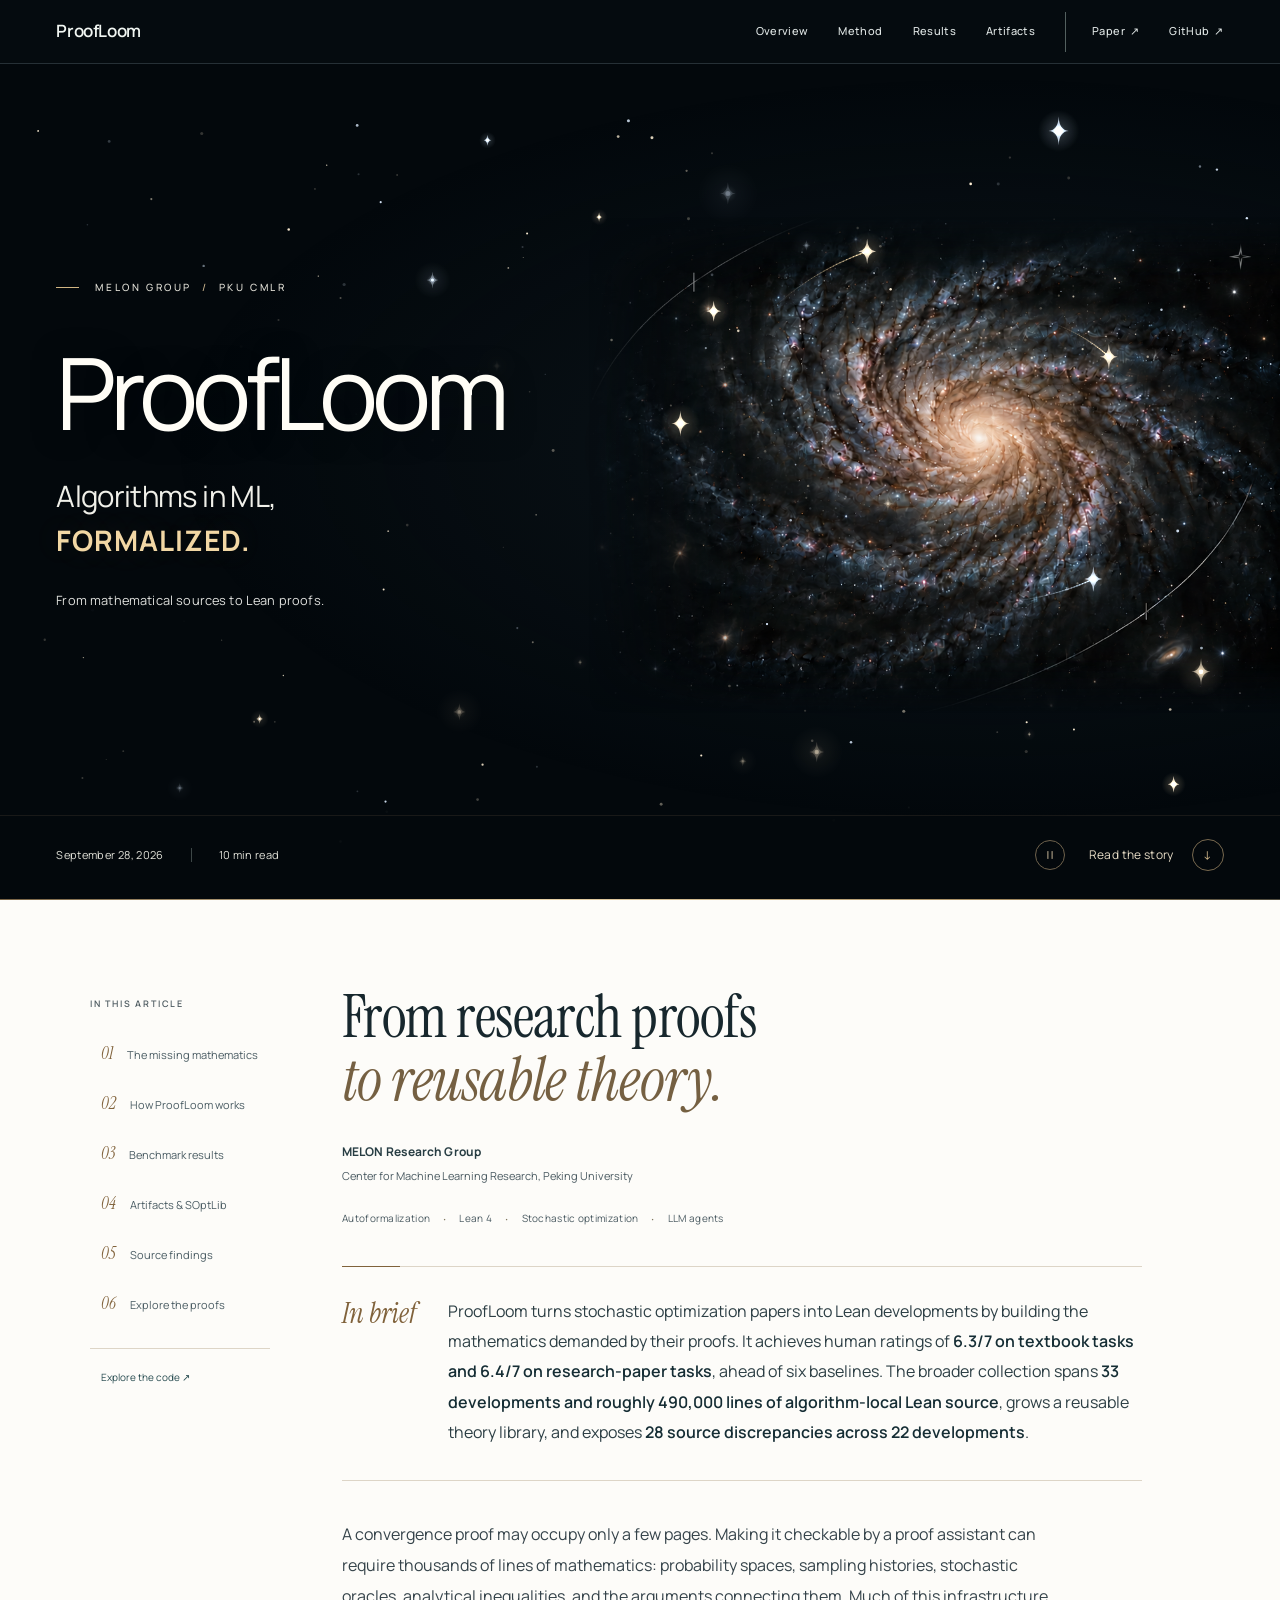
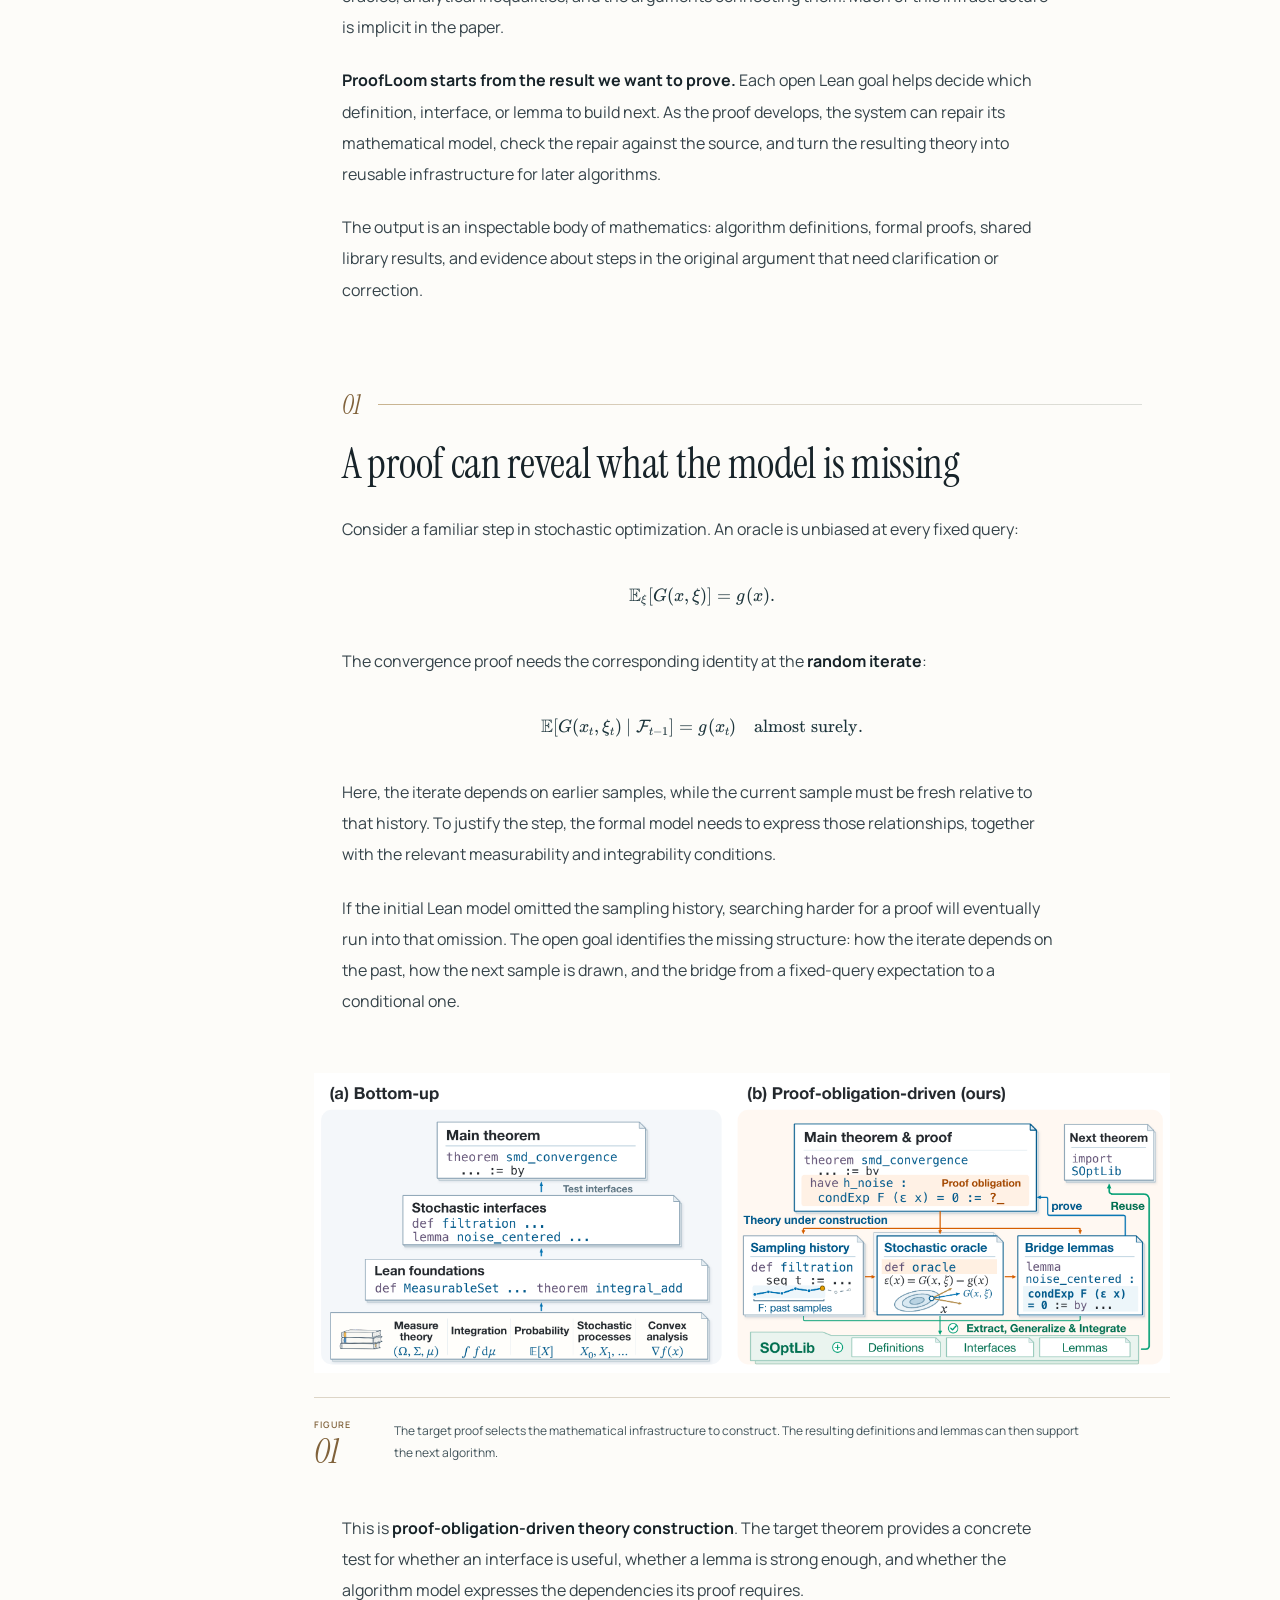
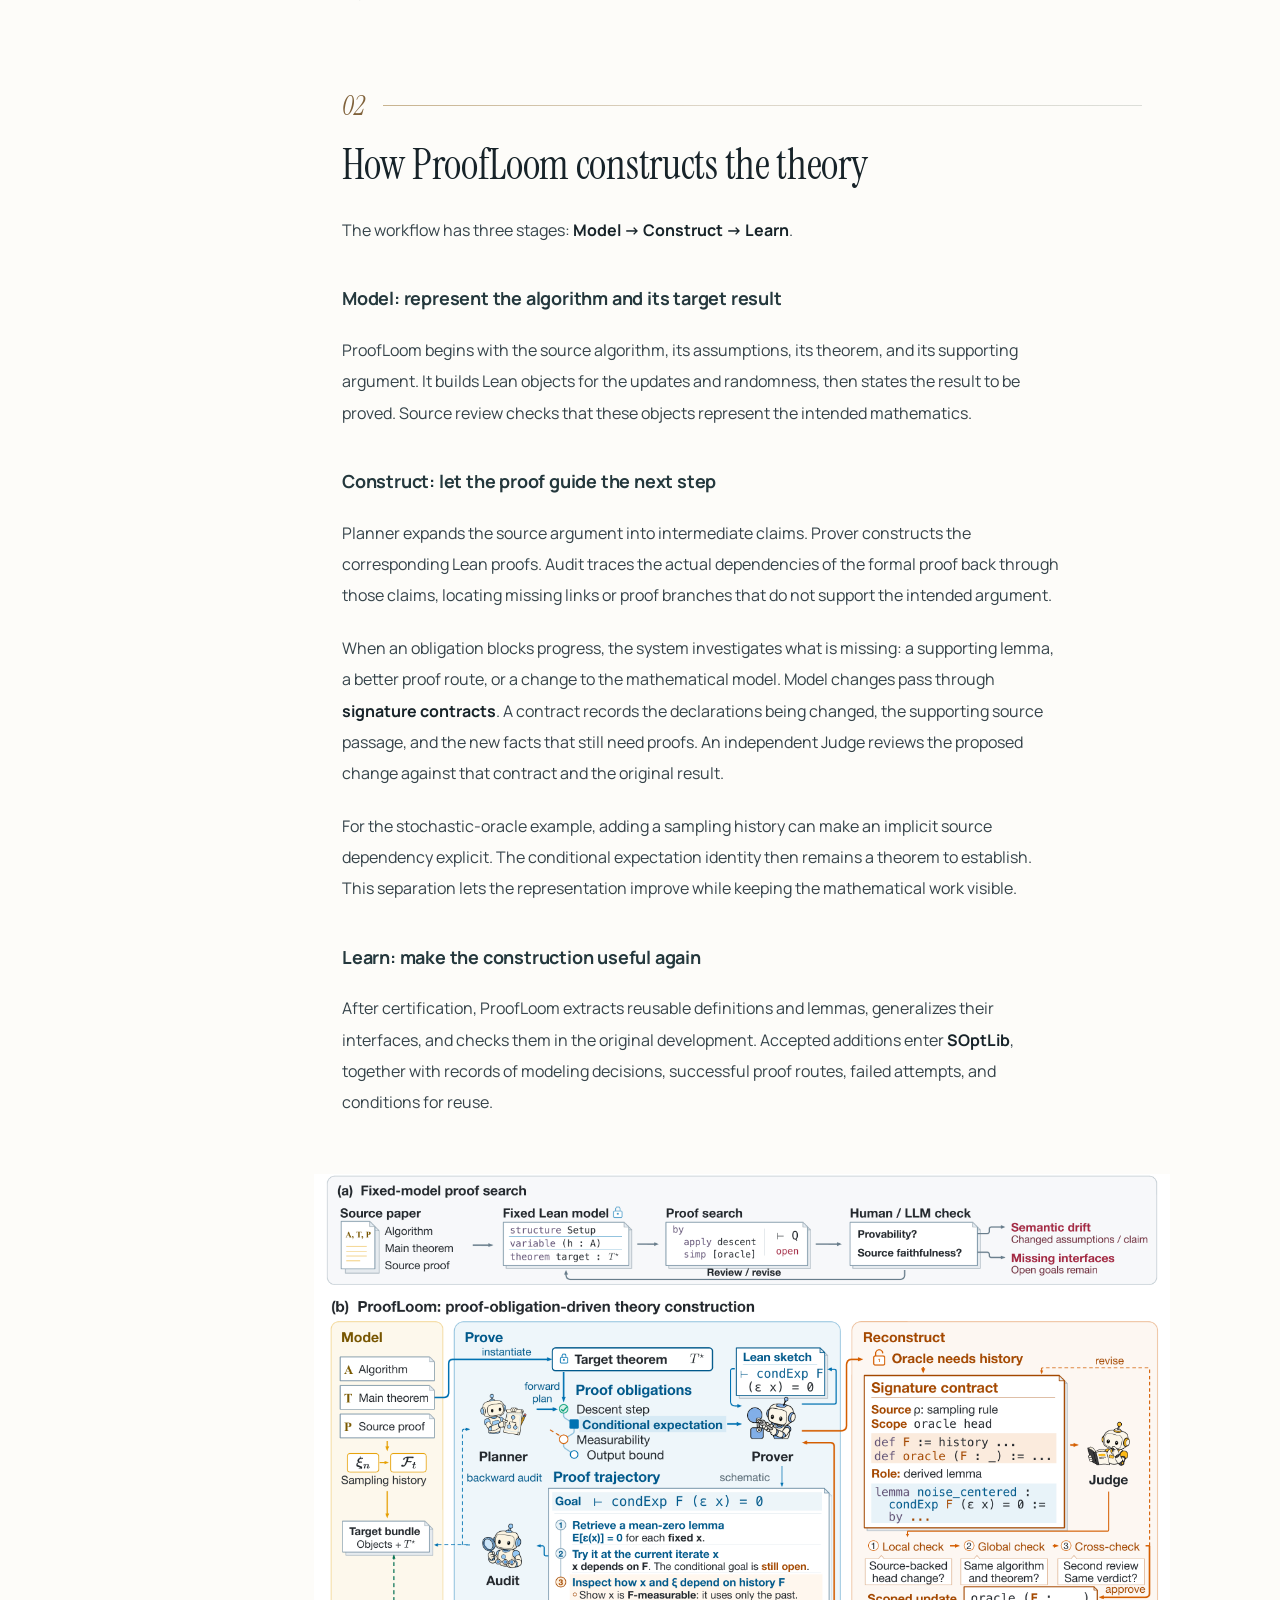
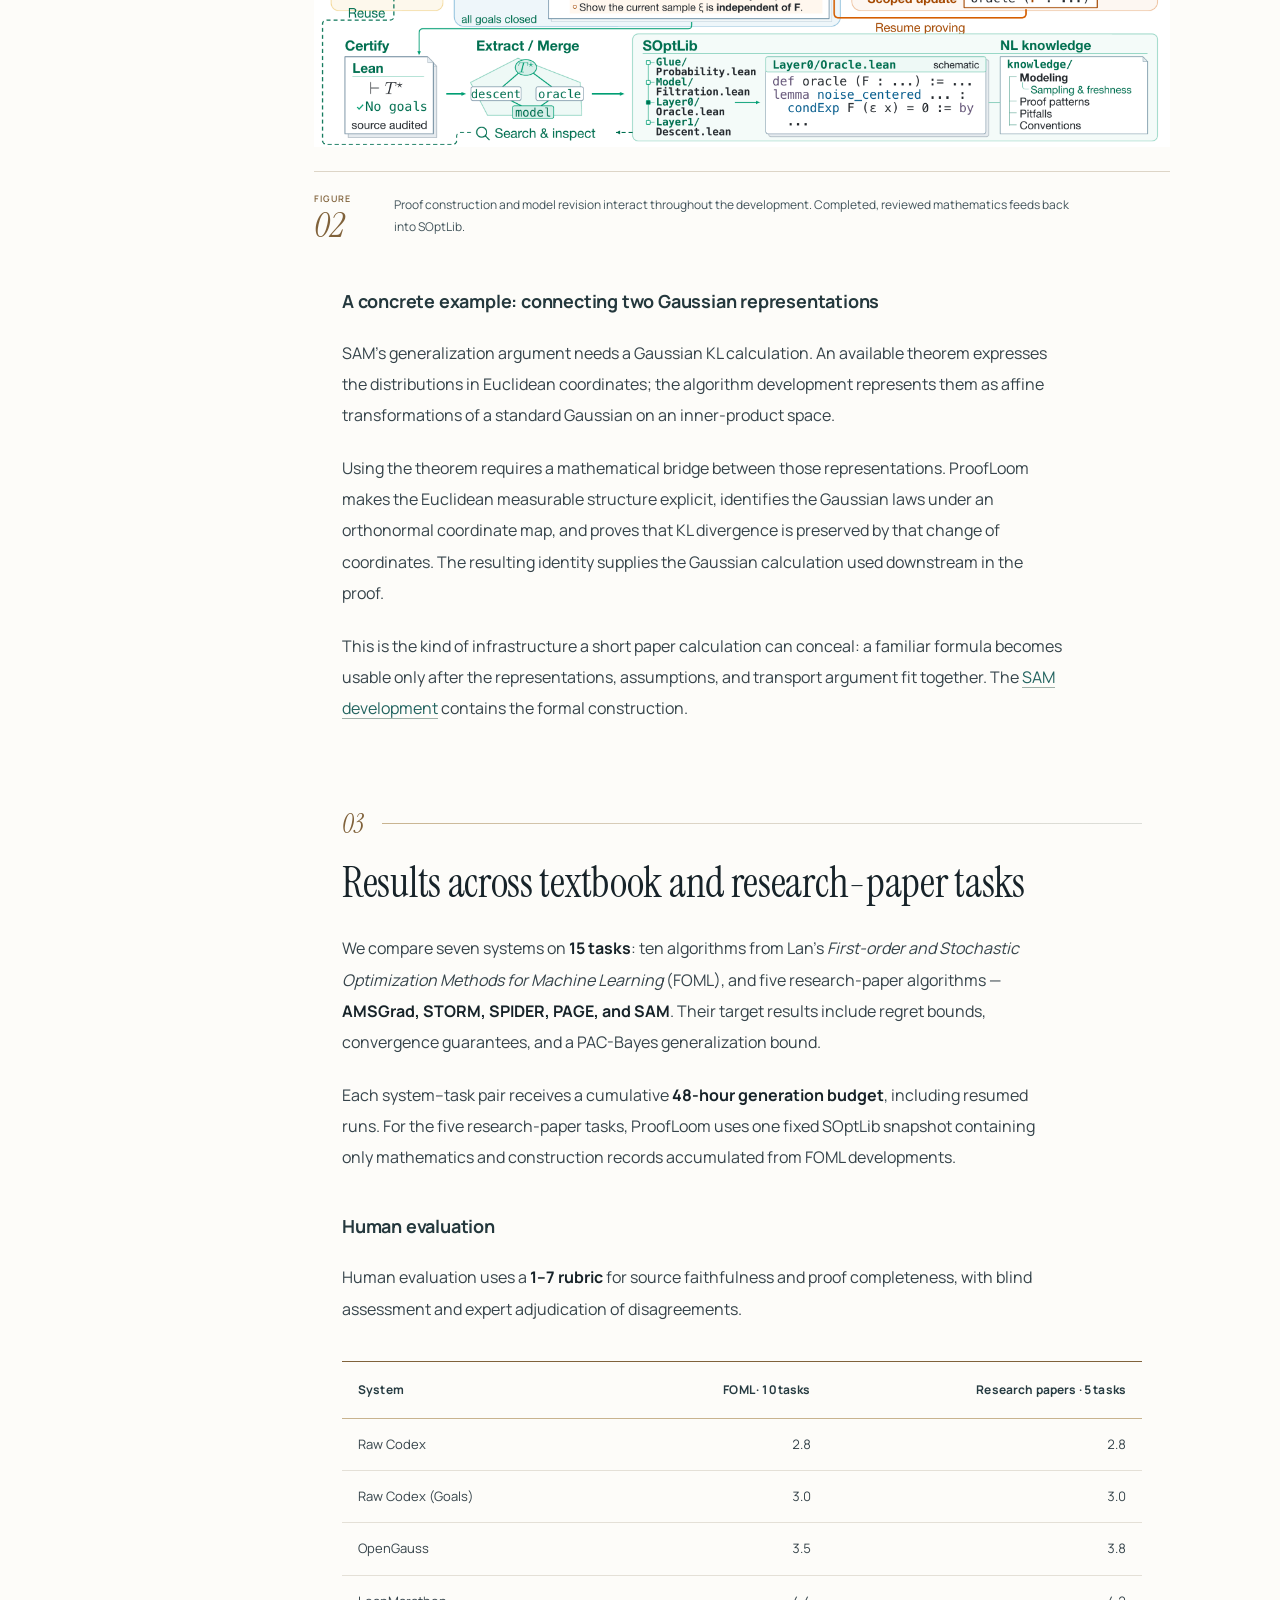
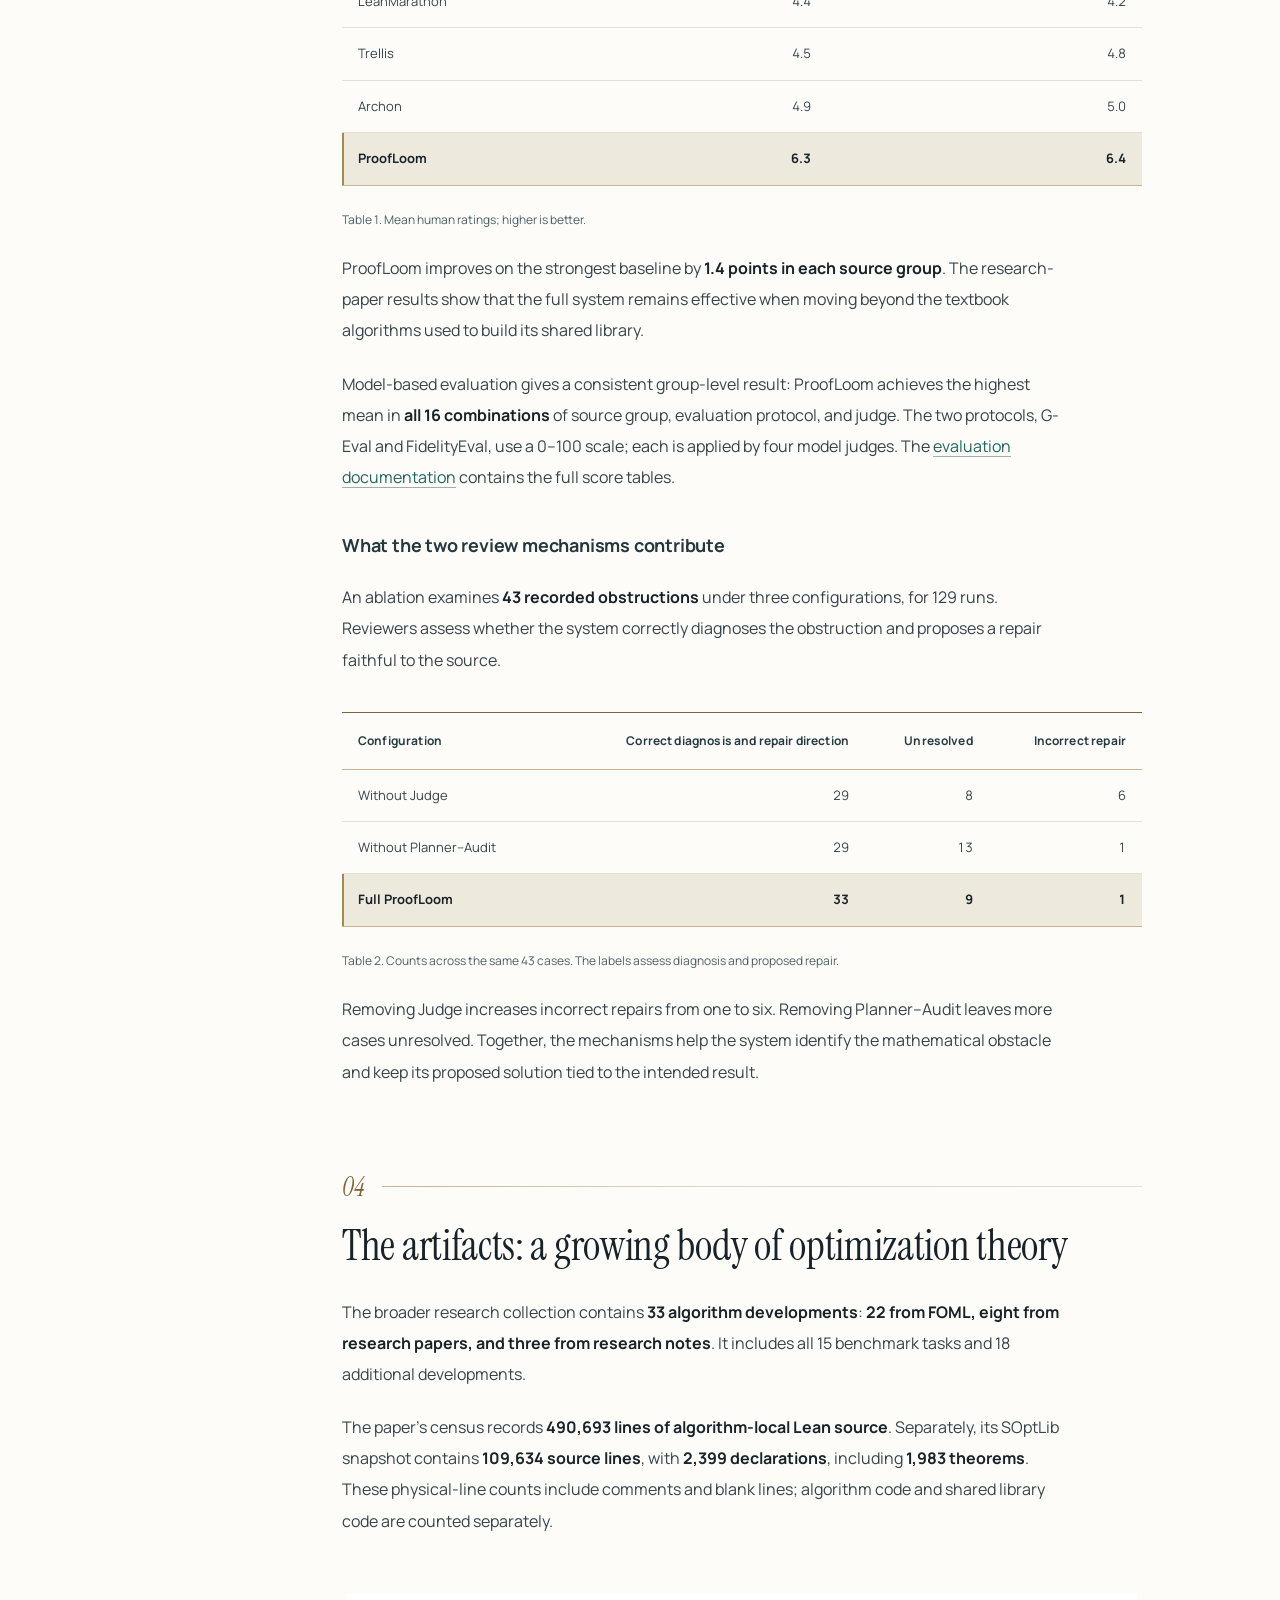
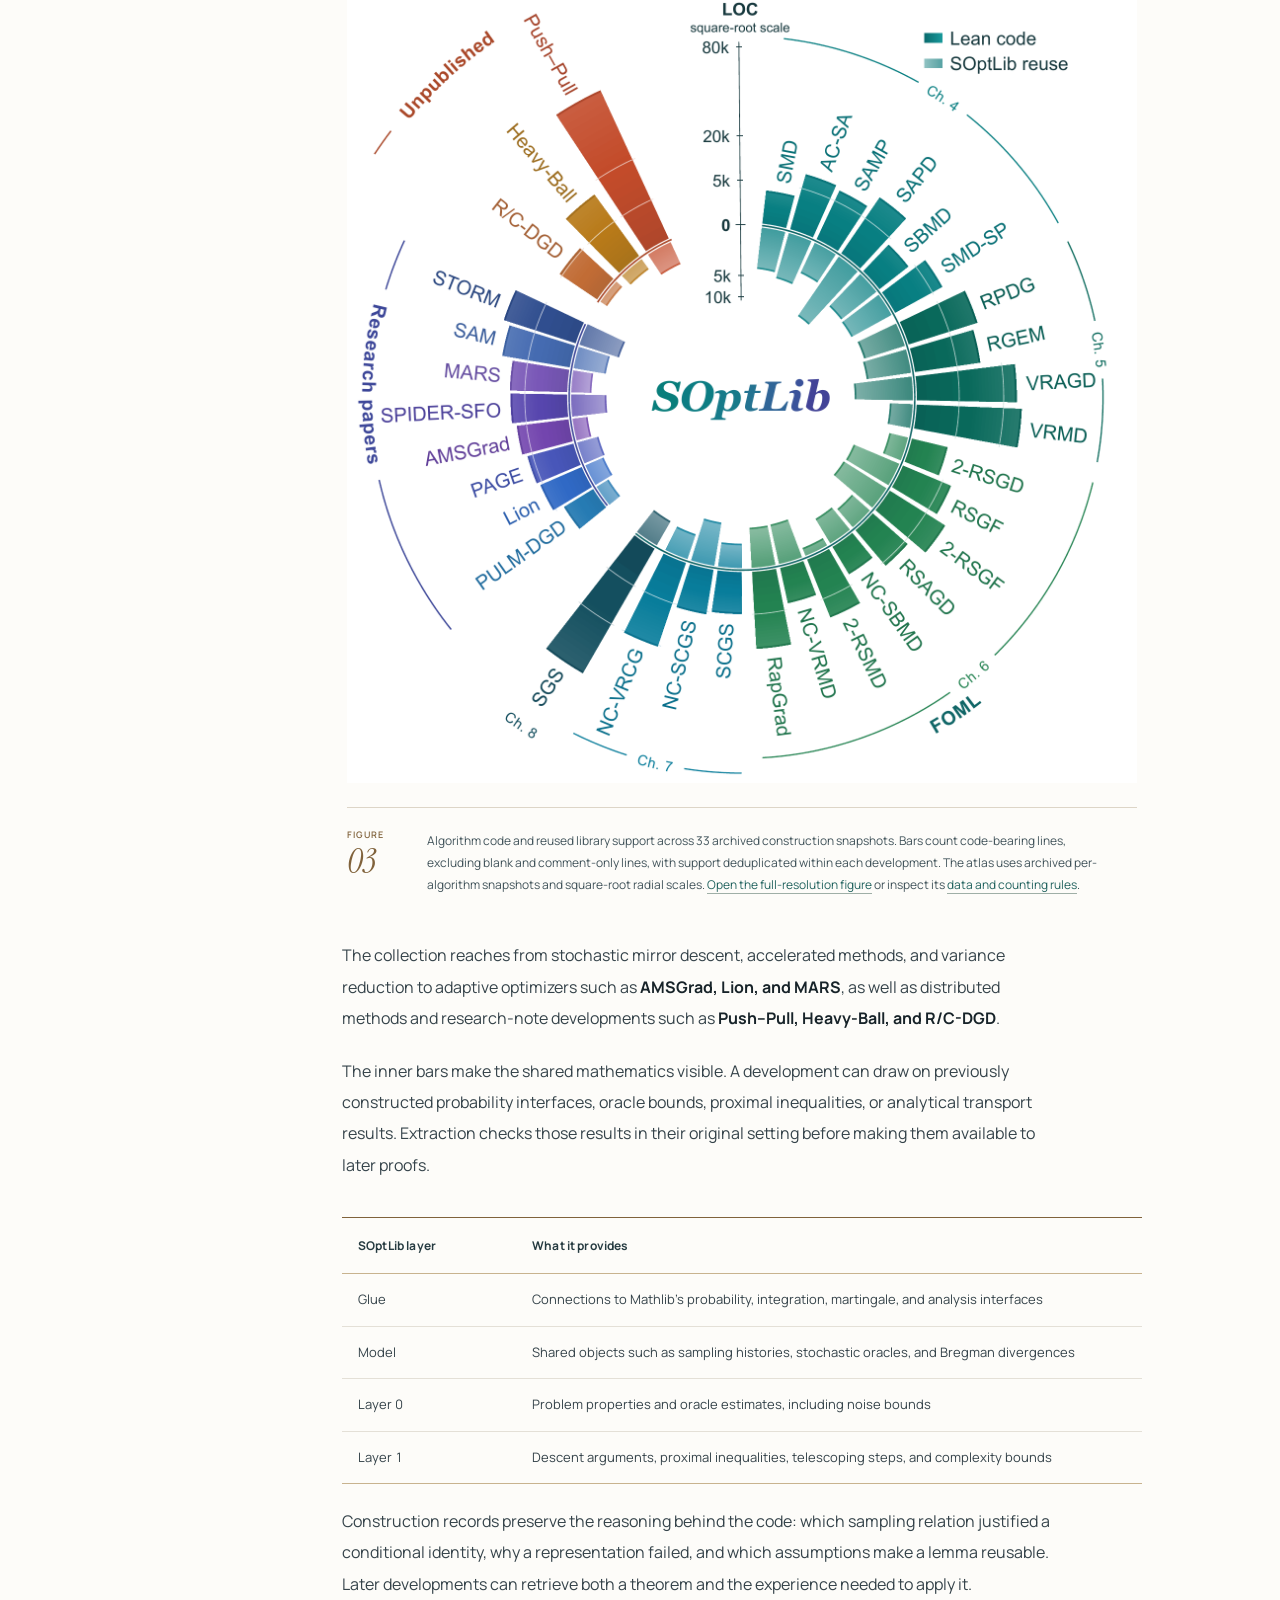
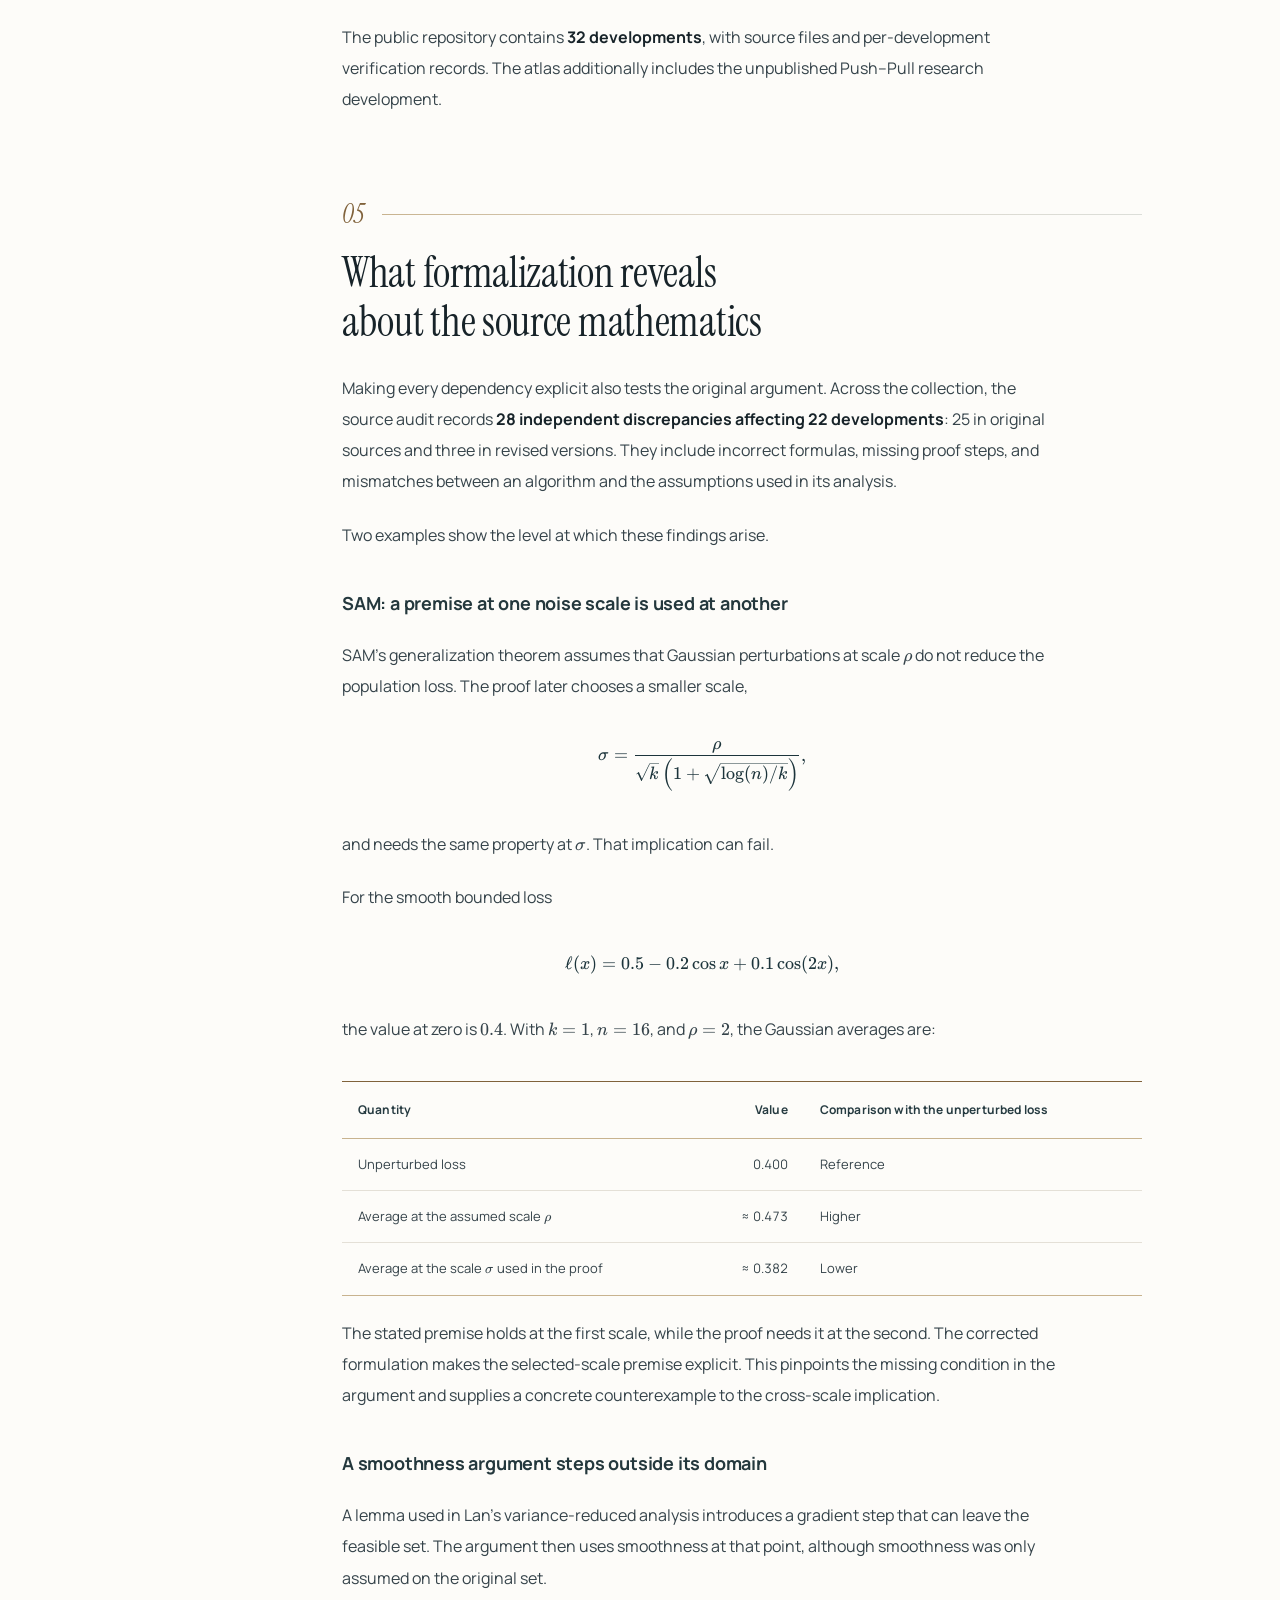
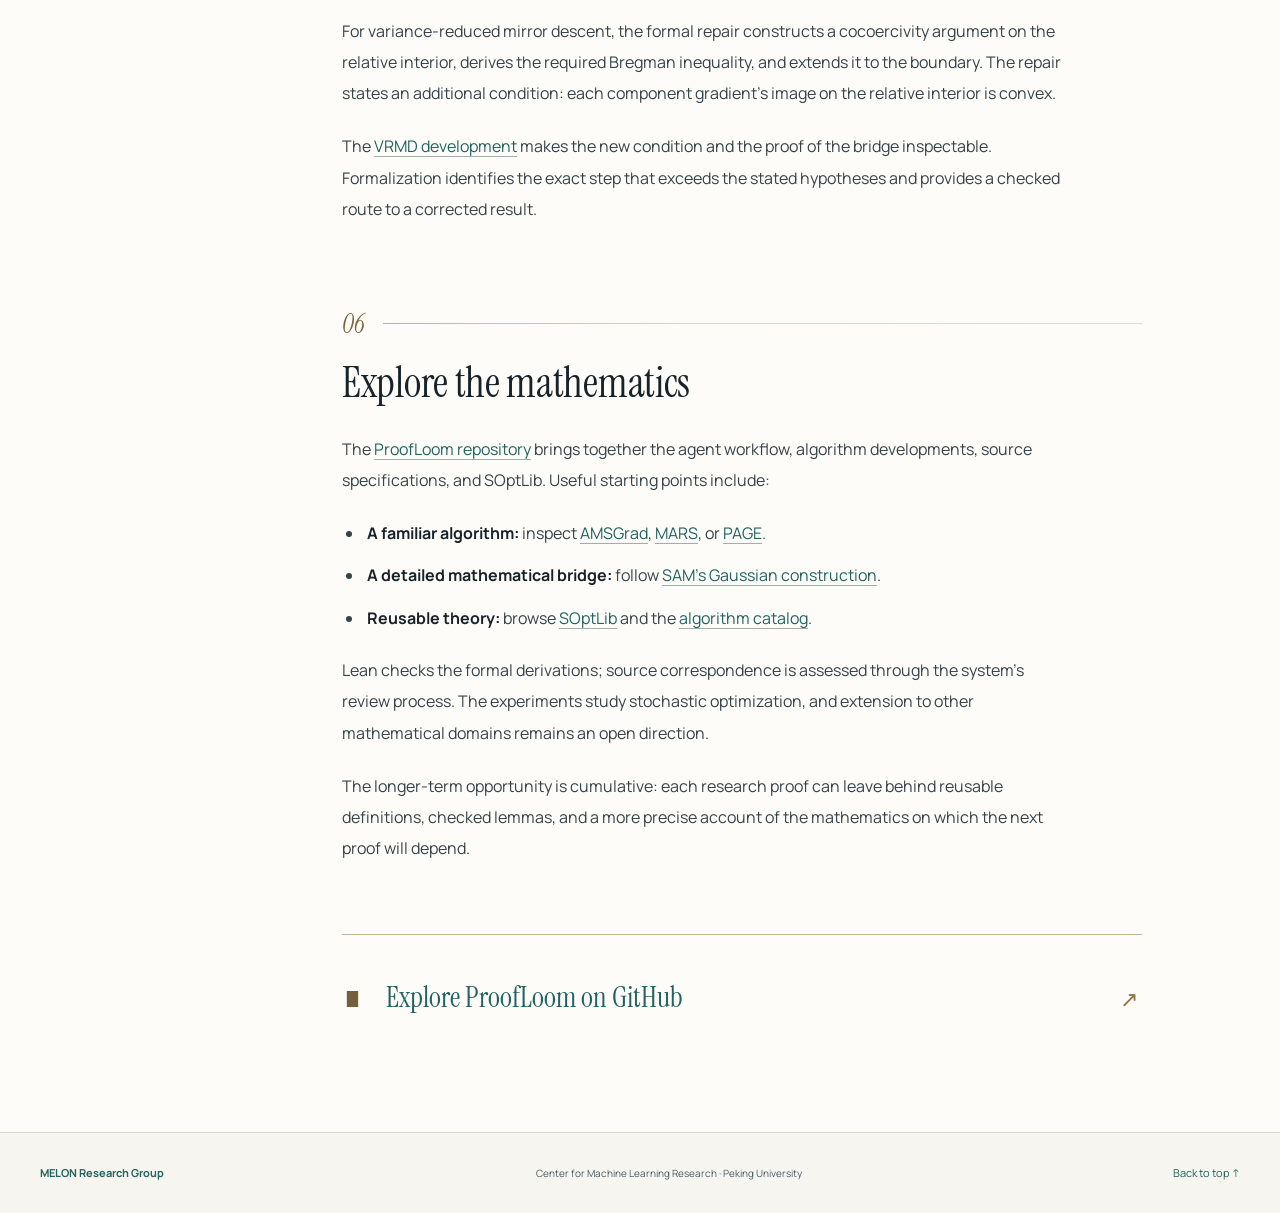
==== commit df5baaba: "Update homepage branding and add paper link" ====
--- a/docs/index.html
+++ b/docs/index.html
@@ -5,10 +5,10 @@
 <link rel="canonical" href="https://trace231.github.io/ProofLoom/">
 <link rel="stylesheet" href="blog-assets/katex.min.css"><link rel="stylesheet" href="blog-assets/blog.css">
 <link rel="stylesheet" href="blog-assets/celestial.css?v=20260929-3"><script src="blog-assets/celestial.js?v=20260929-3" defer></script>
-<link rel="stylesheet" href="blog-assets/editorial.css?v=20260929-1"><script src="blog-assets/editorial.js?v=20260929-1" defer></script>
+<link rel="stylesheet" href="blog-assets/editorial.css?v=20260929-2"><script src="blog-assets/editorial.js?v=20260929-1" defer></script>
 </head><body id="top">
 <a class="skip-link" href="#story">Skip to article</a>
-<header class="site-header"><canvas class="header-sky" aria-hidden="true"></canvas><div class="nav-inner"><a class="brand" href="https://pkumelon.com/blog" aria-label="MELON research blog">MELON<span>RESEARCH</span></a><nav aria-label="Article navigation"><a href="#story">Overview</a><a href="#how-proofloom-constructs-the-theory">Method</a><a href="#results-across-textbook-and-research-paper-tasks">Results</a><a href="#the-artifacts-a-growing-body-of-optimization-theory">Artifacts</a><a href="https://github.com/Trace231/ProofLoom" class="nav-code">GitHub <span aria-hidden="true">↗</span></a></nav></div><div class="reading-progress" aria-hidden="true"></div></header>
+<header class="site-header"><canvas class="header-sky" aria-hidden="true"></canvas><div class="nav-inner"><a class="brand" href="#top" aria-label="ProofLoom home">ProofLoom</a><nav aria-label="Article navigation"><a href="#story">Overview</a><a href="#how-proofloom-constructs-the-theory">Method</a><a href="#results-across-textbook-and-research-paper-tasks">Results</a><a href="#the-artifacts-a-growing-body-of-optimization-theory">Artifacts</a><a href="https://arxiv.org/abs/2609.34960" class="nav-paper">Paper <span aria-hidden="true">↗</span></a><a href="https://github.com/Trace231/ProofLoom" class="nav-code">GitHub <span aria-hidden="true">↗</span></a></nav></div><div class="reading-progress" aria-hidden="true"></div></header>
 <canvas class="lattice-field" aria-hidden="true"></canvas>
 <section class="hero" aria-labelledby="article-title">
   <div class="hero-art" data-motion="still">
--- a/docs/blog-assets/editorial.css
+++ b/docs/blog-assets/editorial.css
@@ -5,7 +5,11 @@
 .hero-eyebrow:before{content:"";width:23px;height:1px;margin-right:16px;background:#d1b583}
 .hero-copy h1{letter-spacing:-.06em}
 .hero-meta{border-top:1px solid #c7a7751c}
+.site-header .brand{font-size:17px;letter-spacing:-.4px;font-weight:600;flex:none}
 .site-header nav{position:relative}
+.site-header .nav-paper{border-left:1px solid #53605e;padding-left:26px}
+.site-header .nav-paper span{padding-left:5px}
+.site-header .nav-code{border-left:0;padding-left:0}
 .site-header nav a:after{display:none}
 .site-header nav a[aria-current]{color:#f4ddae}
 .nav-indicator{position:absolute;bottom:4px;left:0;height:1px;width:0;pointer-events:none;opacity:0;background:linear-gradient(90deg,#b39460,#f5dfb5 75%,#b3946000);box-shadow:0 0 10px #c7a77535;transition:transform .36s cubic-bezier(.22,.75,.2,1),width .36s cubic-bezier(.22,.75,.2,1),opacity .2s}
@@ -70,6 +74,10 @@
 @media(hover:none){.figure-open{opacity:.9;transform:none}}
 @media(max-width:1150px){.layout{padding-top:66px}.article>p:not(.article-deck),.article>ul,.article>h3{max-width:none}.article-deck{font-size:59px}.article h2{font-size:39px}}
 @media(max-width:700px){
+  .nav-inner{gap:16px}
+  .site-header .brand{font-size:15px}
+  .site-header nav{gap:14px}
+  .site-header .nav-paper{padding-left:0;border:0}
   .hero-eyebrow:before{width:16px;margin-right:10px}
   .layout{padding-top:46px}
   .article-deck{font-size:44px;line-height:1.08;margin-bottom:25px}
@@ -92,3 +100,5 @@
 }
 @media(prefers-reduced-motion:reduce){.figure-viewer[open]{animation:none}.nav-indicator{transition:none}}
 @media print{.nav-indicator,.figure-open,.figure-viewer{display:none!important}.article>p:not(.article-deck),.article>ul{max-width:none}.article h2{font-size:25pt}}
+
+@media(max-width:370px){.site-header nav a:nth-child(4){display:none}}
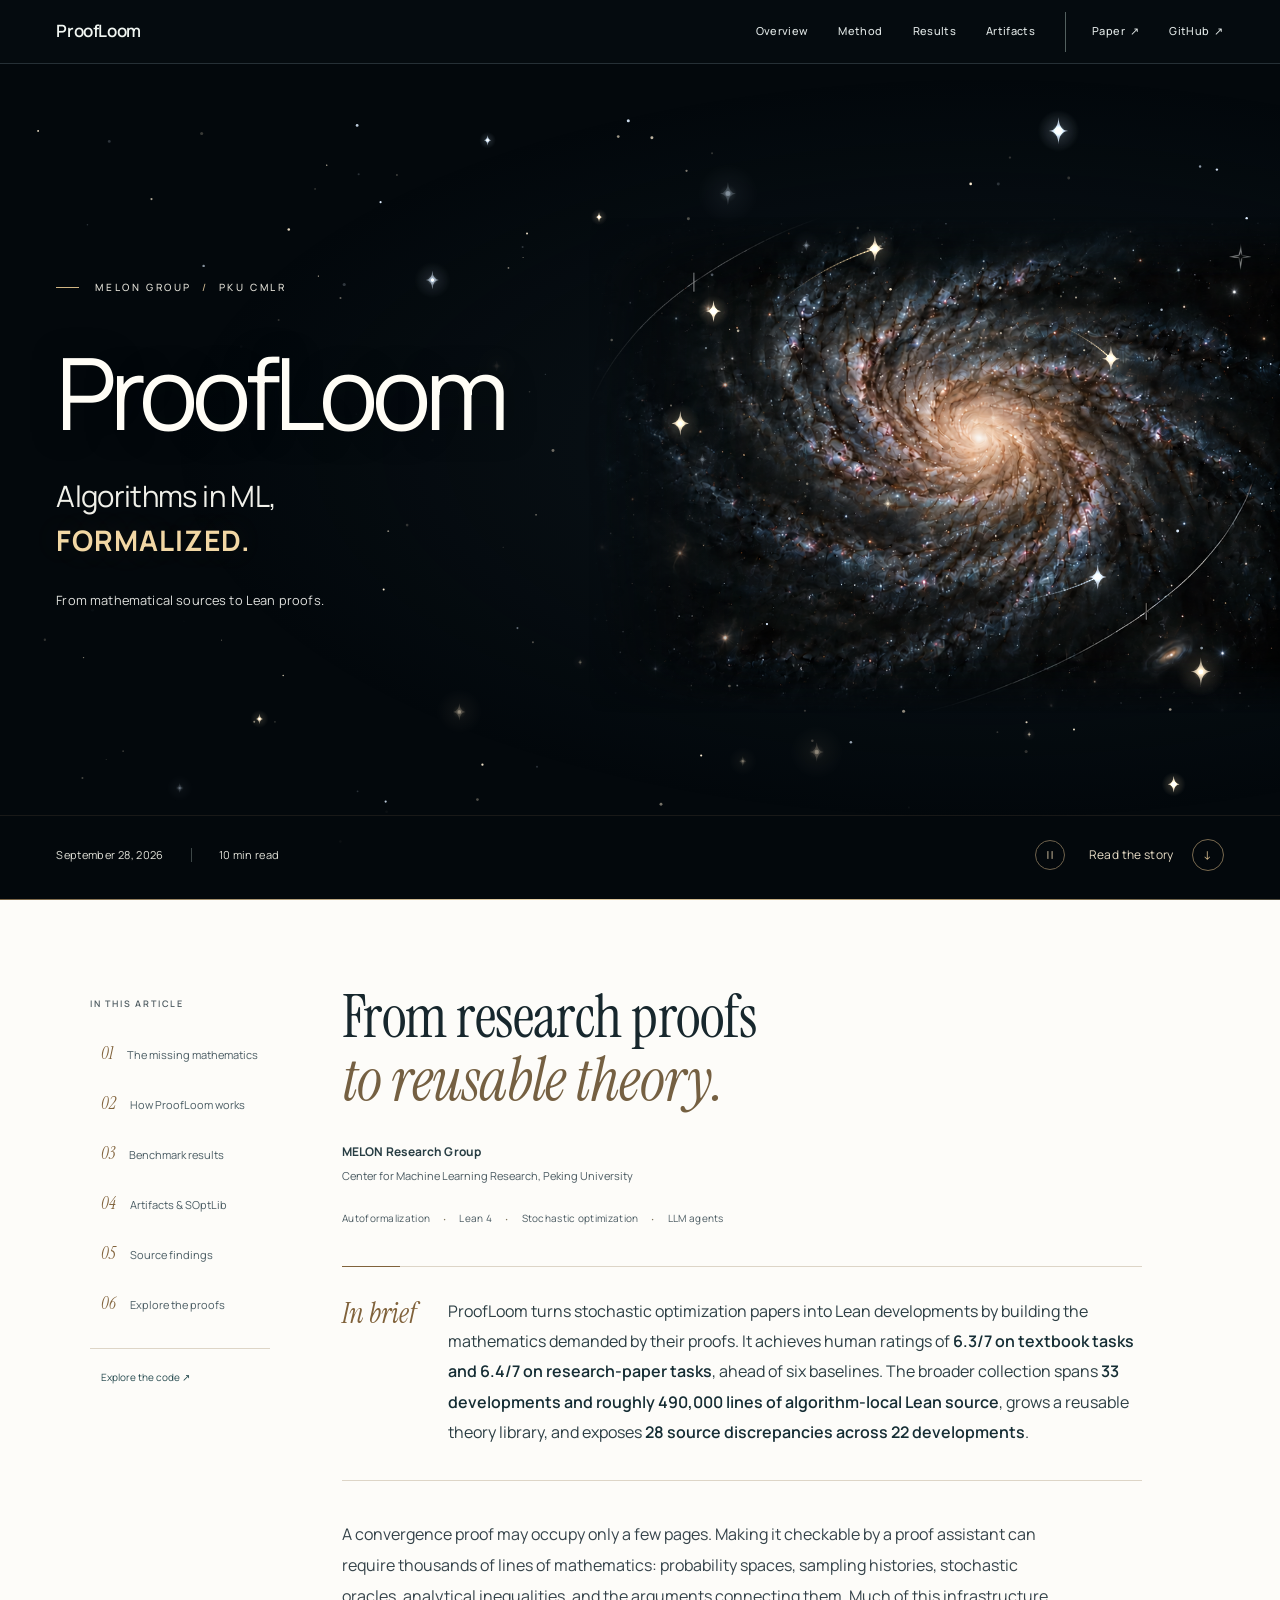
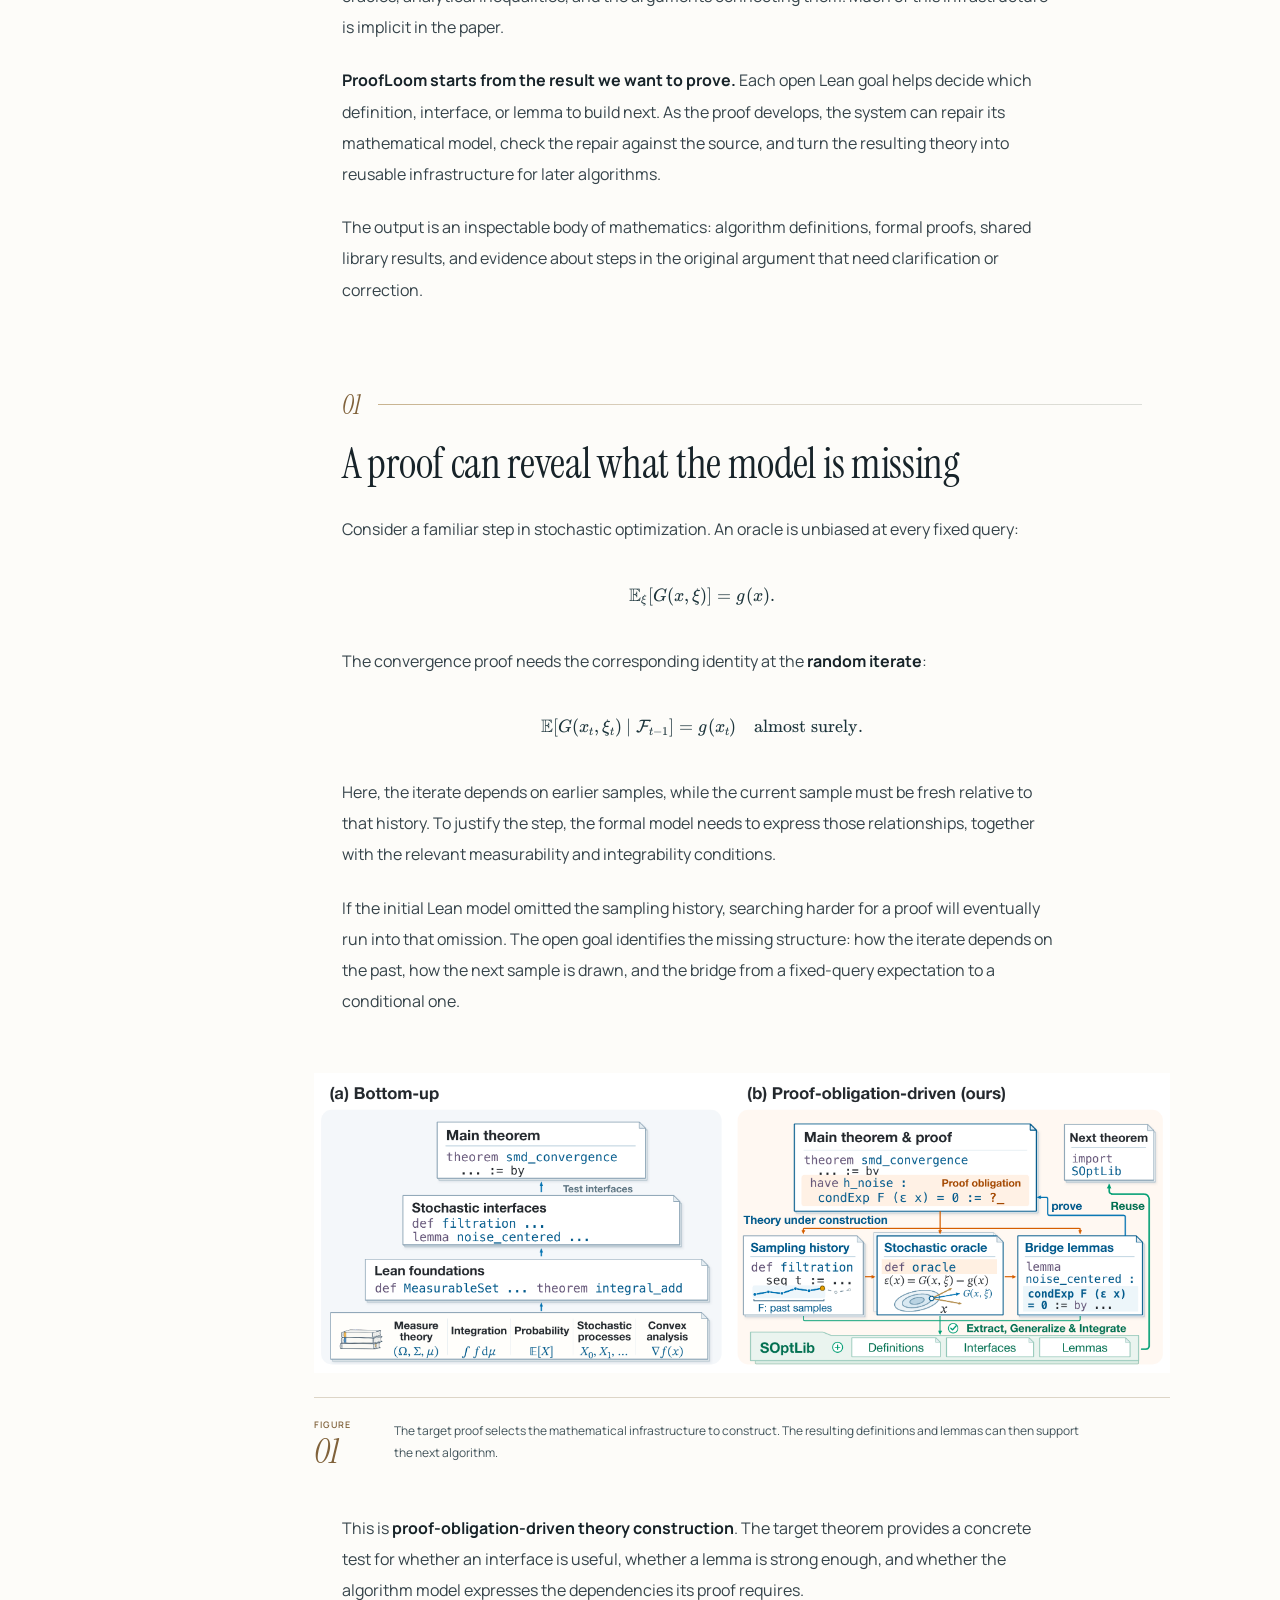
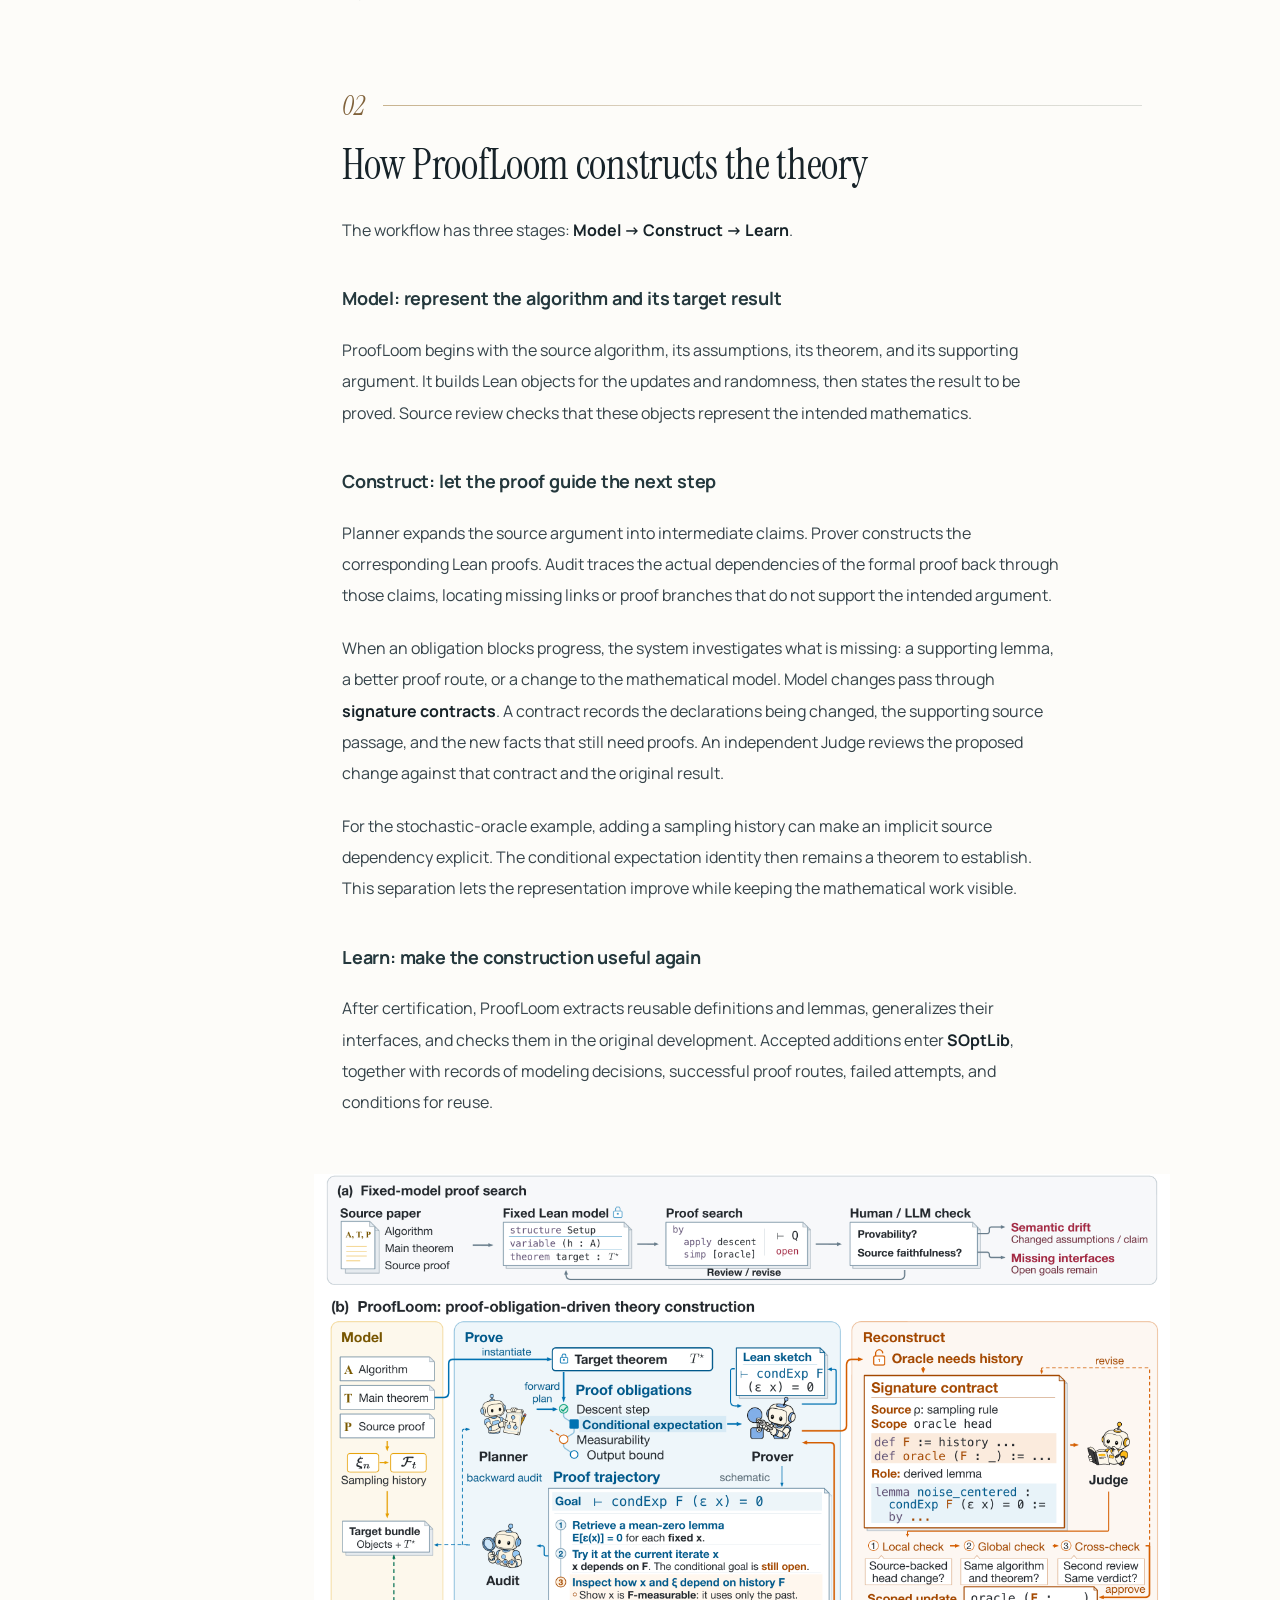
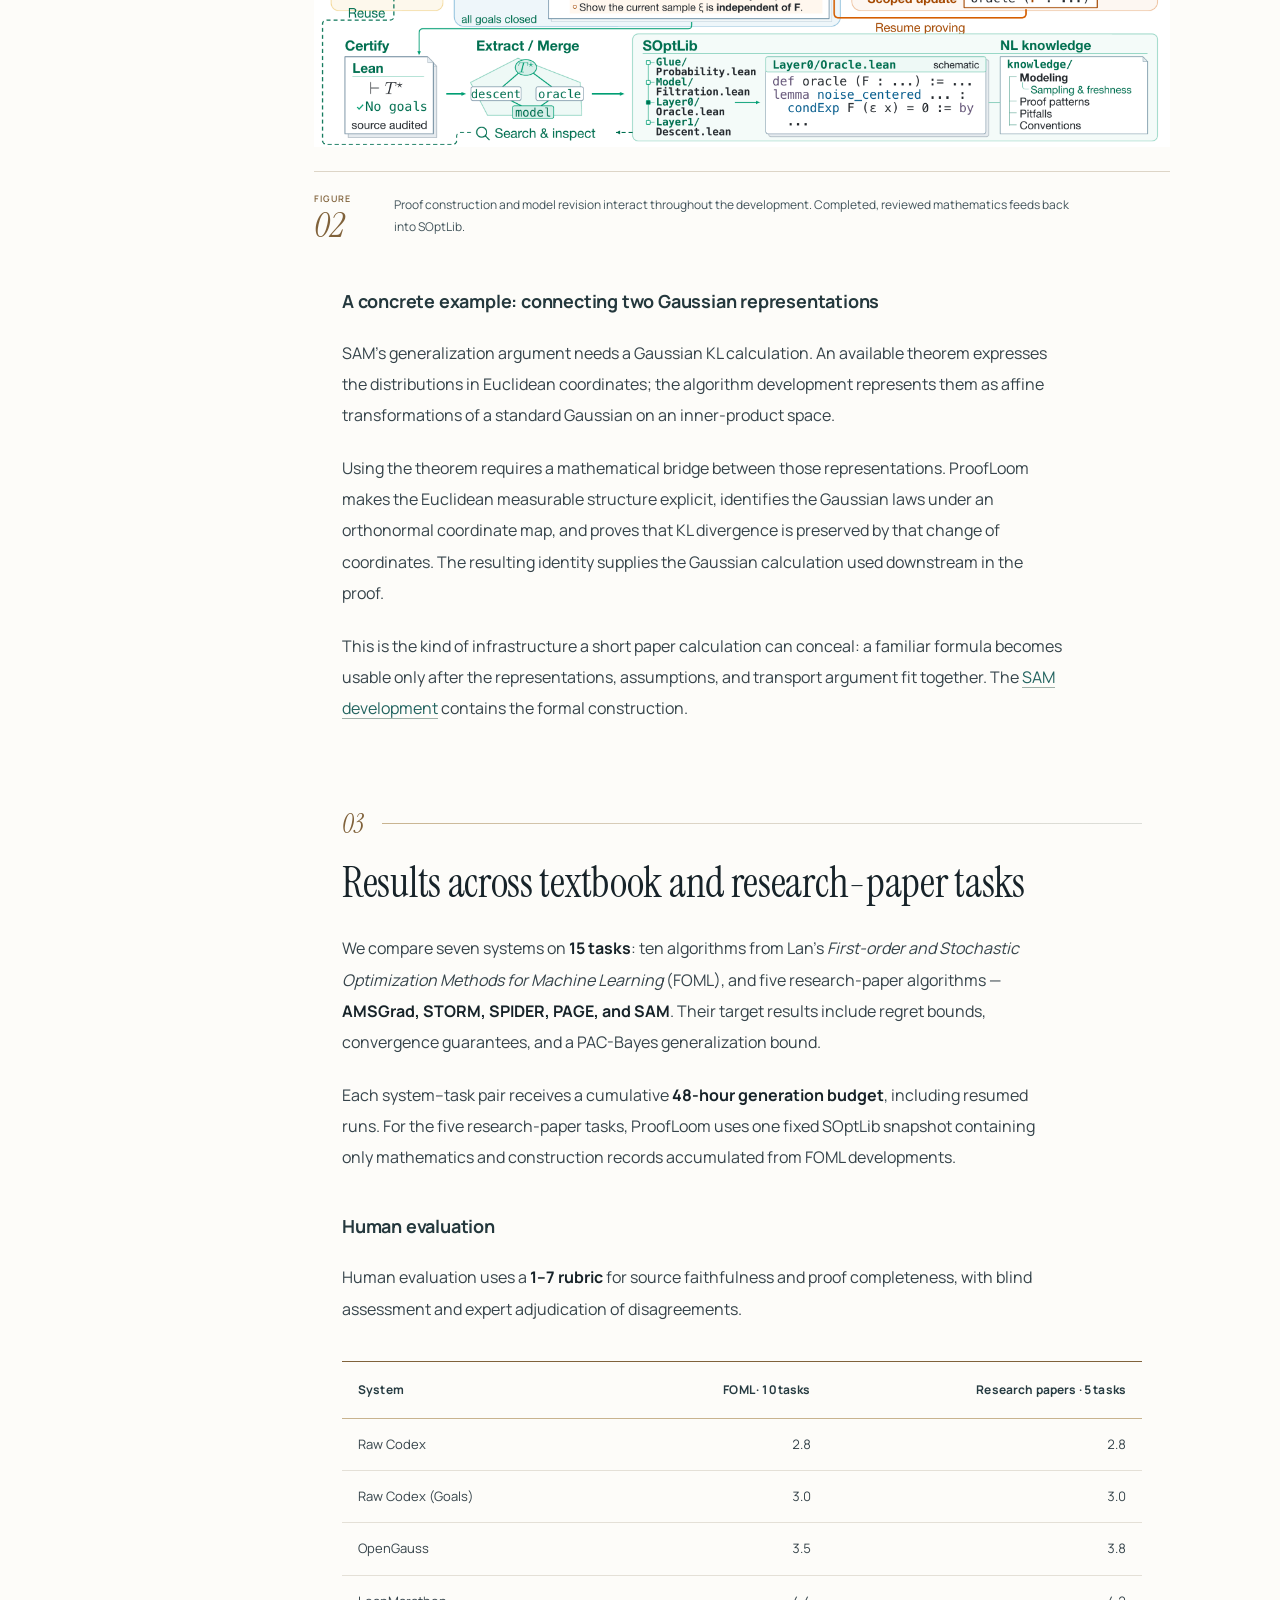
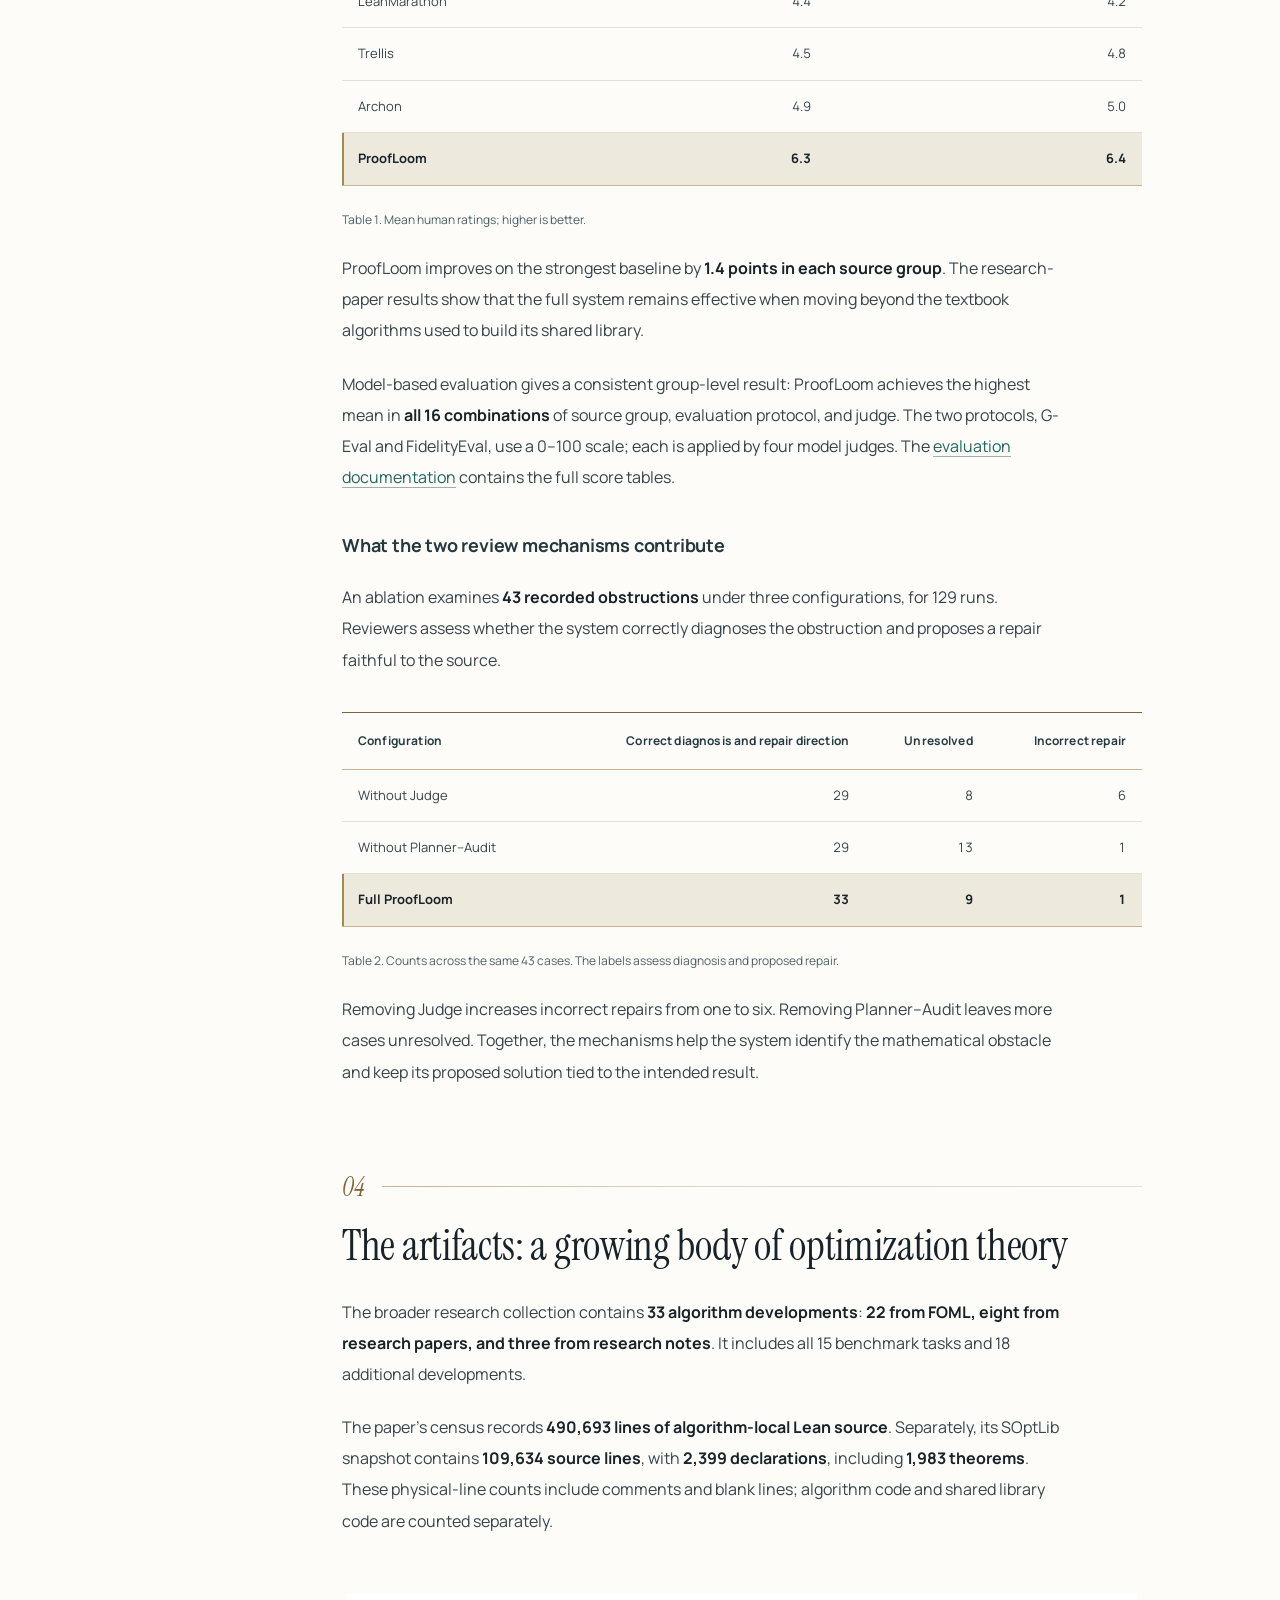
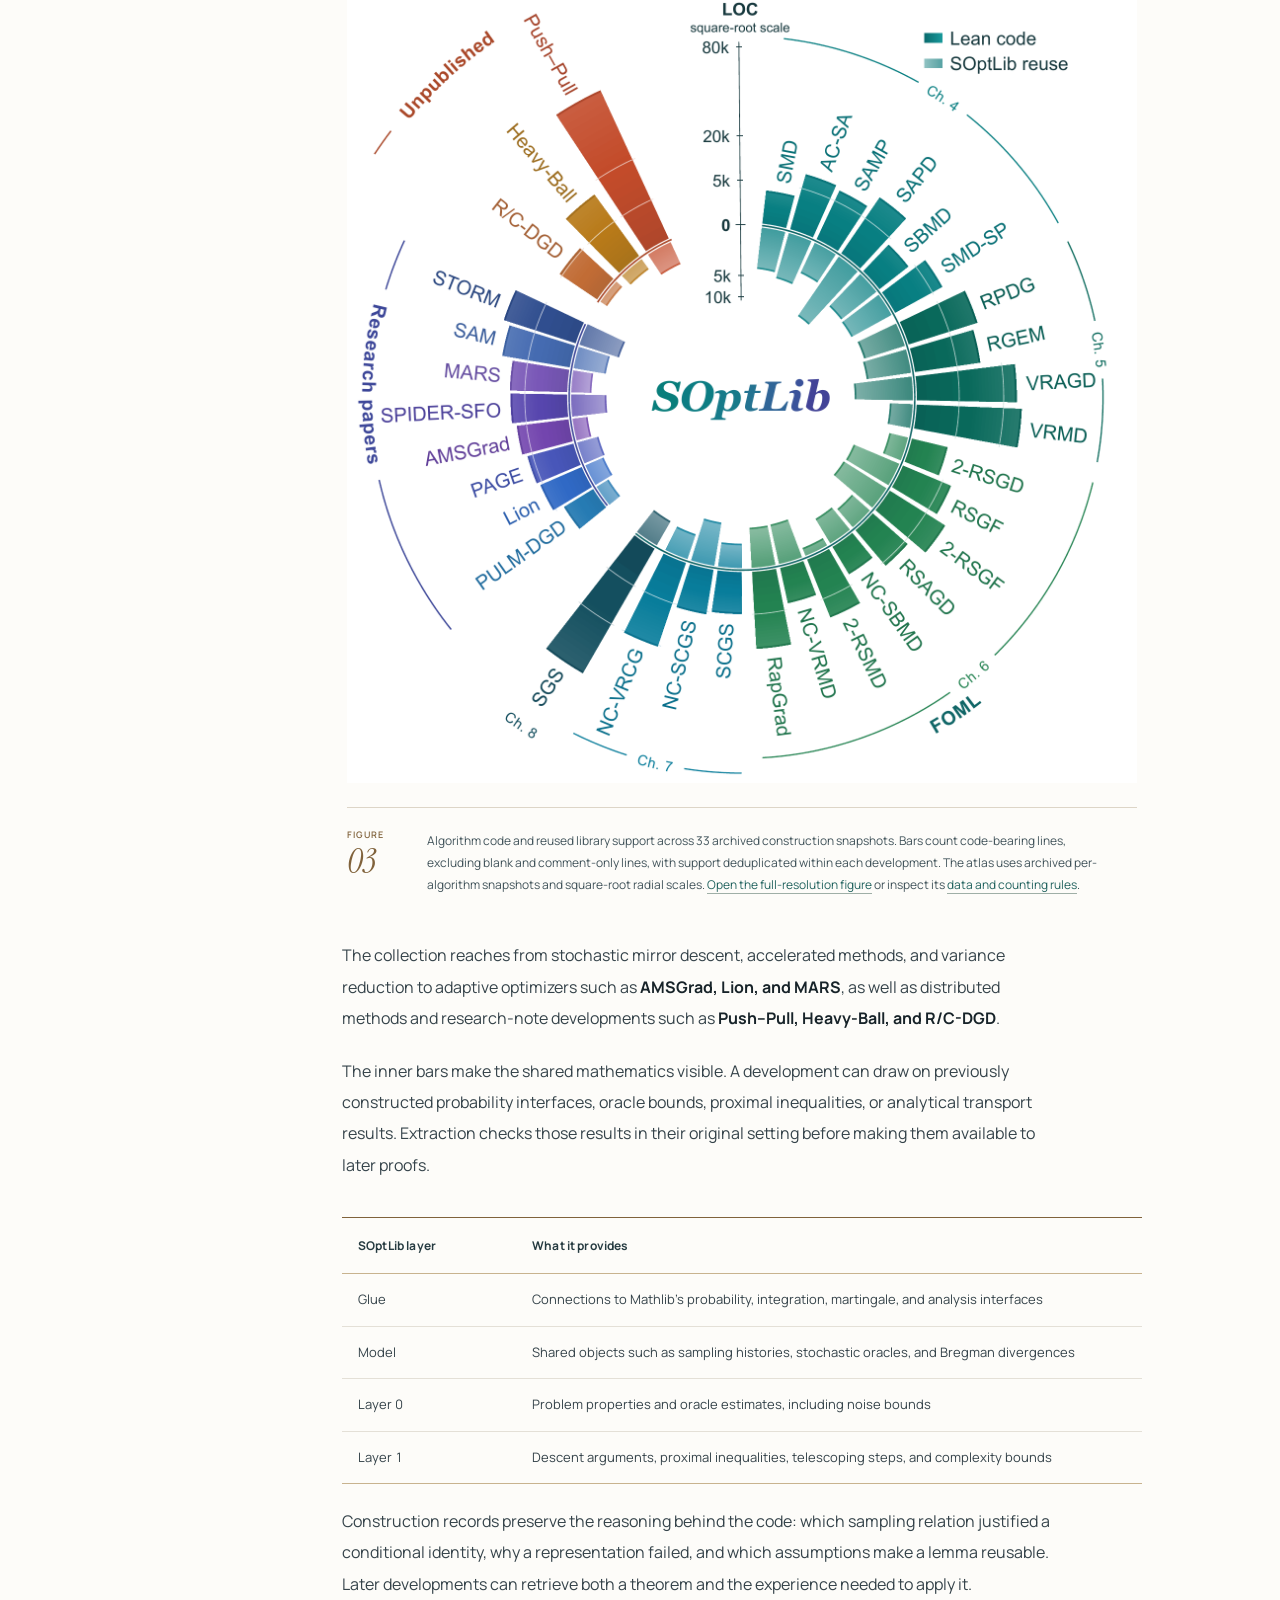
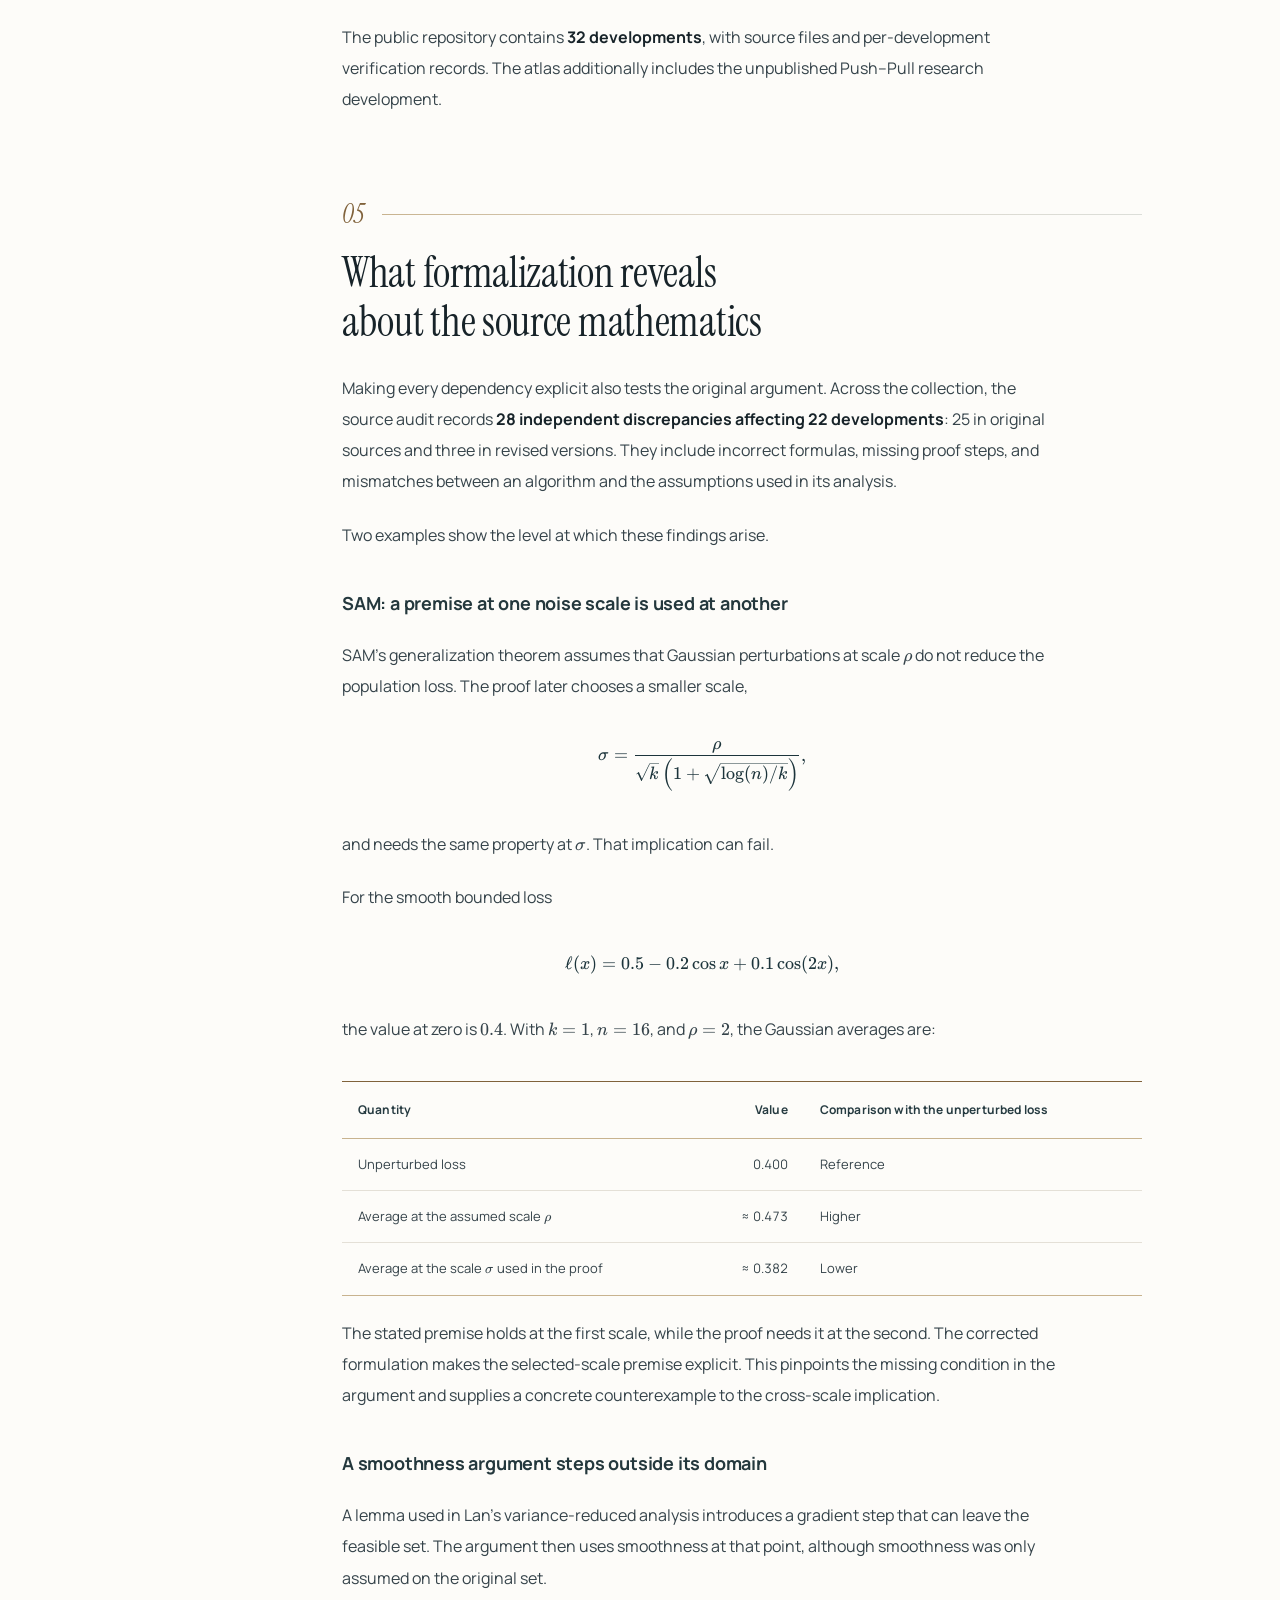
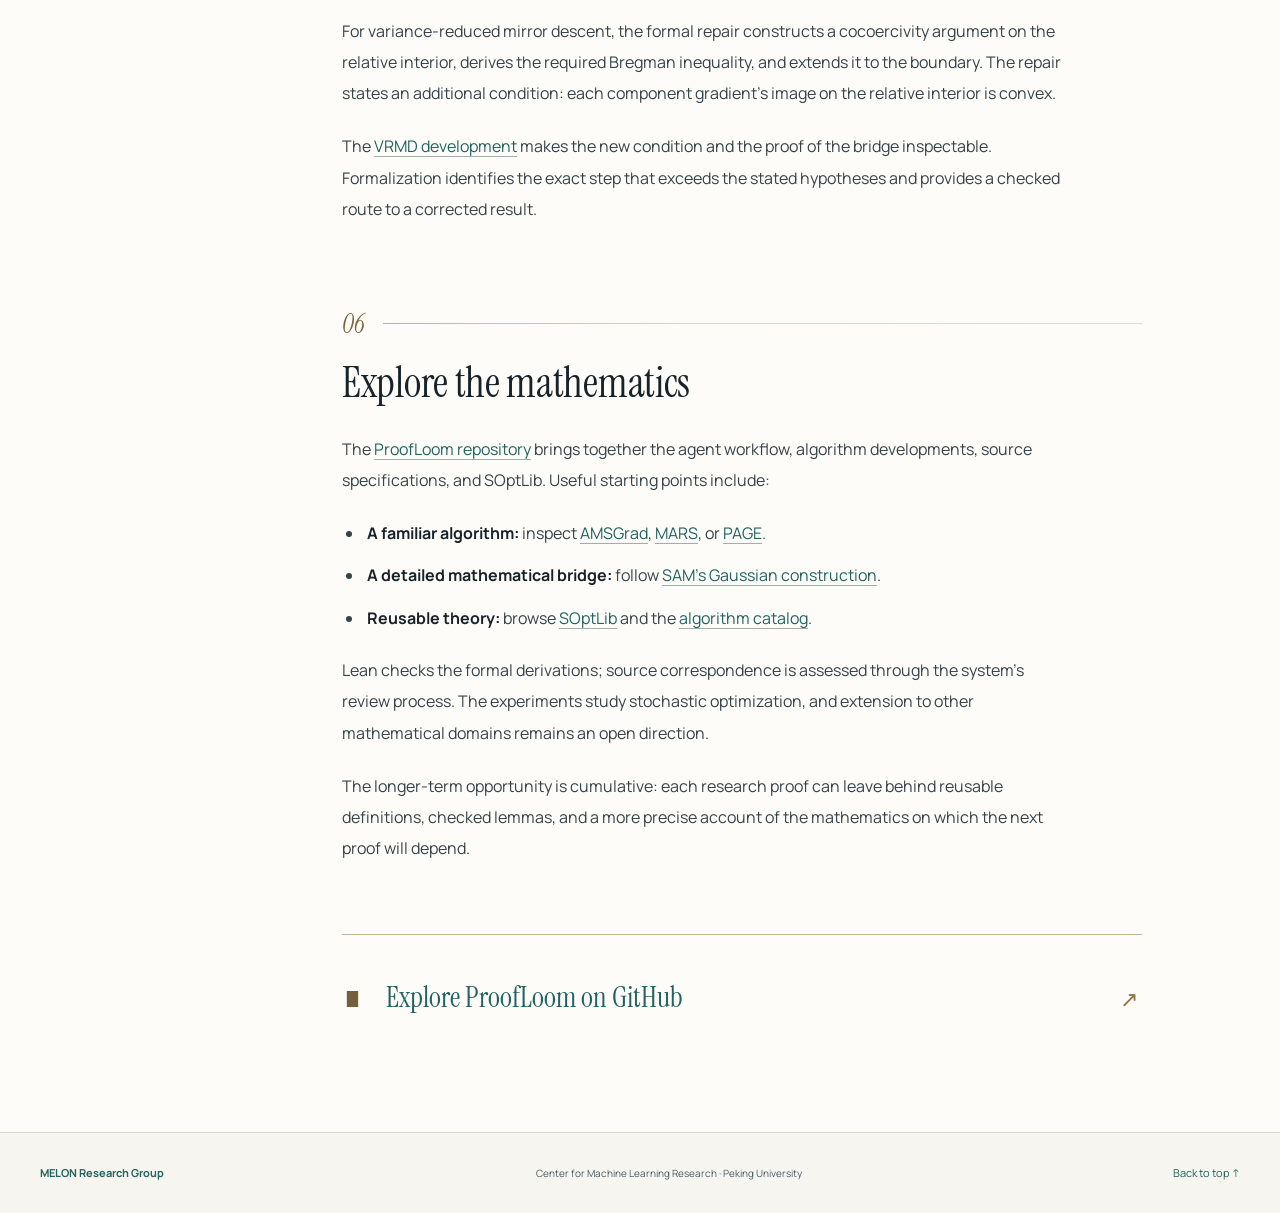
==== commit 6d2365a7: "Smooth initial loading of the homepage cover" ====
--- a/docs/index.html
+++ b/docs/index.html
@@ -1,10 +1,73 @@
 <!doctype html>
 <html lang="en"><head><meta charset="utf-8"><meta name="viewport" content="width=device-width,initial-scale=1">
 <title>ProofLoom: Algorithms in ML, FORMALIZED.</title>
+<meta name="theme-color" content="#03080c">
+<style>html{background:#03080c}body{margin:0}.site-header{min-height:64px;background:#050b0f}.hero{min-height:560px;height:calc(100svh - 64px);background:#03080c}@media(max-width:700px){.site-header{min-height:58px}.hero{min-height:540px;height:calc(100svh - 58px)}}</style>
+<script>(() => {
+  'use strict';
+  const root = document.documentElement;
+  root.dataset.entry = 'pending';
+  root.dataset.image = 'pending';
+  root.dataset.scene = 'pending';
+  let textReady = false;
+  let imageReady = false;
+  let sceneReady = false;
+  let fontsReady = false;
+
+  function showScene() {
+    if (!textReady || !imageReady || sceneReady) return;
+    sceneReady = true;
+    root.dataset.image = 'ready';
+    root.dataset.scene = 'ready';
+    document.dispatchEvent(new Event('proofloom:scene-ready'));
+  }
+  function showText() {
+    if (textReady) return;
+    textReady = true;
+    if (!fontsReady) root.dataset.entryFont = 'fallback';
+    root.dataset.entry = 'ready';
+    showScene();
+  }
+  // Reading never waits indefinitely for a font or the decorative image.
+  const safety = setTimeout(showText, 1600);
+  document.addEventListener('DOMContentLoaded', () => {
+    const fonts = document.fonts
+      ? Promise.all([400, 600, 700].map(weight => document.fonts.load(weight + ' 16px Manrope')))
+          .then(() => { fontsReady = true; })
+      : Promise.resolve();
+    let deadline;
+    Promise.race([fonts.catch(() => {}), new Promise(resolve => { deadline = setTimeout(resolve, 650); })])
+      .then(() => requestAnimationFrame(() => requestAnimationFrame(() => {
+        clearTimeout(safety);
+        clearTimeout(deadline);
+        showText();
+      })));
+
+    const picture = document.querySelector('.hero-image');
+    const decoded = picture?.decode
+      ? picture.decode().catch(() => {})
+      : new Promise(resolve => {
+          if (!picture || picture.complete) resolve();
+          else {
+            picture.addEventListener('load', resolve, { once: true });
+            picture.addEventListener('error', resolve, { once: true });
+          }
+        });
+    decoded.then(() => requestAnimationFrame(() => {
+      imageReady = true;
+      showScene();
+    }));
+  }, { once: true });
+})();
+</script>
+<link rel="preload" href="blog-assets/fonts/Manrope-Regular.ttf" as="font" type="font/ttf" crossorigin>
+<link rel="preload" href="blog-assets/fonts/Manrope-Semibold.ttf" as="font" type="font/ttf" crossorigin>
+<link rel="preload" href="blog-assets/fonts/Manrope-Bold.ttf" as="font" type="font/ttf" crossorigin>
+<link rel="preload" href="blog-assets/proofloom-galaxy.png" as="image" fetchpriority="high">
 <meta name="description" content="From research papers to Lean proofs, reusable optimization theory, and checked evidence of gaps in the original mathematics.">
 <link rel="canonical" href="https://trace231.github.io/ProofLoom/">
 <link rel="stylesheet" href="blog-assets/katex.min.css"><link rel="stylesheet" href="blog-assets/blog.css">
-<link rel="stylesheet" href="blog-assets/celestial.css?v=20260929-3"><script src="blog-assets/celestial.js?v=20260929-3" defer></script>
+<link rel="stylesheet" href="blog-assets/celestial.css?v=20260929-4"><script src="blog-assets/celestial.js?v=20260929-4" defer></script>
 <link rel="stylesheet" href="blog-assets/editorial.css?v=20260929-2"><script src="blog-assets/editorial.js?v=20260929-1" defer></script>
 </head><body id="top">
 <a class="skip-link" href="#story">Skip to article</a>
@@ -12,7 +75,7 @@
 <canvas class="lattice-field" aria-hidden="true"></canvas>
 <section class="hero" aria-labelledby="article-title">
   <div class="hero-art" data-motion="still">
-    <img class="hero-image" src="blog-assets/proofloom-galaxy.png" width="2014" height="780" alt="" fetchpriority="high">
+    <img class="hero-image" src="blog-assets/proofloom-galaxy.png" width="2014" height="780" alt="" fetchpriority="high" decoding="async">
     <div class="galaxy-aura" aria-hidden="true"></div>
     <canvas class="celestial-field" aria-hidden="true"></canvas>
   </div>
@@ -44,7 +107,7 @@
 \quad\text{almost surely}.</annotation></semantics></math></span><span class="katex-html" aria-hidden="true"><span class="base"><span class="strut" style="height:1em;vertical-align:-0.25em;"></span><span class="mord mathbb">E</span><span class="mopen">[</span><span class="mord mathnormal">G</span><span class="mopen">(</span><span class="mord"><span class="mord mathnormal">x</span><span class="msupsub"><span class="vlist-t vlist-t2"><span class="vlist-r"><span class="vlist" style="height:0.2806em;"><span style="top:-2.55em;margin-left:0em;margin-right:0.05em;"><span class="pstrut" style="height:2.7em;"></span><span class="sizing reset-size6 size3 mtight"><span class="mord mathnormal mtight">t</span></span></span></span><span class="vlist-s">​</span></span><span class="vlist-r"><span class="vlist" style="height:0.15em;"><span></span></span></span></span></span></span><span class="mpunct">,</span><span class="mspace" style="margin-right:0.1667em;"></span><span class="mord"><span class="mord mathnormal" style="margin-right:0.04601em;">ξ</span><span class="msupsub"><span class="vlist-t vlist-t2"><span class="vlist-r"><span class="vlist" style="height:0.2806em;"><span style="top:-2.55em;margin-left:-0.046em;margin-right:0.05em;"><span class="pstrut" style="height:2.7em;"></span><span class="sizing reset-size6 size3 mtight"><span class="mord mathnormal mtight">t</span></span></span></span><span class="vlist-s">​</span></span><span class="vlist-r"><span class="vlist" style="height:0.15em;"><span></span></span></span></span></span></span><span class="mclose">)</span><span class="mspace" style="margin-right:0.2778em;"></span><span class="mrel">∣</span><span class="mspace" style="margin-right:0.2778em;"></span></span><span class="base"><span class="strut" style="height:1em;vertical-align:-0.25em;"></span><span class="mord"><span class="mord mathcal" style="margin-right:0.09931em;">F</span><span class="msupsub"><span class="vlist-t vlist-t2"><span class="vlist-r"><span class="vlist" style="height:0.3011em;"><span style="top:-2.55em;margin-left:-0.0993em;margin-right:0.05em;"><span class="pstrut" style="height:2.7em;"></span><span class="sizing reset-size6 size3 mtight"><span class="mord mtight"><span class="mord mathnormal mtight">t</span><span class="mbin mtight">−</span><span class="mord mtight">1</span></span></span></span></span><span class="vlist-s">​</span></span><span class="vlist-r"><span class="vlist" style="height:0.2083em;"><span></span></span></span></span></span></span><span class="mclose">]</span><span class="mspace" style="margin-right:0.2778em;"></span><span class="mrel">=</span><span class="mspace" style="margin-right:0.2778em;"></span></span><span class="base"><span class="strut" style="height:1em;vertical-align:-0.25em;"></span><span class="mord mathnormal" style="margin-right:0.03588em;">g</span><span class="mopen">(</span><span class="mord"><span class="mord mathnormal">x</span><span class="msupsub"><span class="vlist-t vlist-t2"><span class="vlist-r"><span class="vlist" style="height:0.2806em;"><span style="top:-2.55em;margin-left:0em;margin-right:0.05em;"><span class="pstrut" style="height:2.7em;"></span><span class="sizing reset-size6 size3 mtight"><span class="mord mathnormal mtight">t</span></span></span></span><span class="vlist-s">​</span></span><span class="vlist-r"><span class="vlist" style="height:0.15em;"><span></span></span></span></span></span></span><span class="mclose">)</span><span class="mspace" style="margin-right:1em;"></span><span class="mord text"><span class="mord">almost surely</span></span><span class="mord">.</span></span></span></span></span></p>
 <p>Here, the iterate depends on earlier samples, while the current sample must be fresh relative to that history. To justify the step, the formal model needs to express those relationships, together with the relevant measurability and integrability conditions.</p>
 <p>If the initial Lean model omitted the sampling history, searching harder for a proof will eventually run into that omission. The open goal identifies the missing structure: how the iterate depends on the past, how the next sample is drawn, and the bridge from a fixed-query expectation to a conditional one.</p>
-<figure class="diagram" data-figure-title="Constructing the theory" data-figure-number="1"><a class="figure-link" href="blog-assets/paper-construction-order.png" target="_blank" rel="noopener" aria-label="Enlarge figure 1"><span class="figure-open" aria-hidden="true"><svg viewBox="0 0 20 20"><path d="M7 3H3v4m10-4h4v4M3 13v4h4m6 0h4v-4"/></svg></span><img src="blog-assets/paper-construction-order.png" alt="Two construction orders: building theory from the foundations, and constructing the definitions and lemmas required by the target proof."></a><figcaption><span class="figure-label"><span>Figure</span><span>01</span></span><span class="caption-copy">The target proof selects the mathematical infrastructure to construct. The resulting definitions and lemmas can then support the next algorithm.</span></figcaption></figure>
+<figure class="diagram" data-figure-title="Constructing the theory" data-figure-number="1"><a class="figure-link" href="blog-assets/paper-construction-order.png" target="_blank" rel="noopener" aria-label="Enlarge figure 1"><span class="figure-open" aria-hidden="true"><svg viewBox="0 0 20 20"><path d="M7 3H3v4m10-4h4v4M3 13v4h4m6 0h4v-4"/></svg></span><img loading="lazy" decoding="async" width="2700" height="945" src="blog-assets/paper-construction-order.png" alt="Two construction orders: building theory from the foundations, and constructing the definitions and lemmas required by the target proof."></a><figcaption><span class="figure-label"><span>Figure</span><span>01</span></span><span class="caption-copy">The target proof selects the mathematical infrastructure to construct. The resulting definitions and lemmas can then support the next algorithm.</span></figcaption></figure>
 <p>This is <strong>proof-obligation-driven theory construction</strong>. The target theorem provides a concrete test for whether an interface is useful, whether a lemma is strong enough, and whether the algorithm model expresses the dependencies its proof requires.</p>
 <h2 id="how-proofloom-constructs-the-theory"><span class="section-number">02</span>How ProofLoom constructs the theory</h2>
 <p>The workflow has three stages: <strong>Model → Construct → Learn</strong>.</p>
@@ -56,7 +119,7 @@
 <p>For the stochastic-oracle example, adding a sampling history can make an implicit source dependency explicit. The conditional expectation identity then remains a theorem to establish. This separation lets the representation improve while keeping the mathematical work visible.</p>
 <h3 id="learn-make-the-construction-useful-again">Learn: make the construction useful again</h3>
 <p>After certification, ProofLoom extracts reusable definitions and lemmas, generalizes their interfaces, and checks them in the original development. Accepted additions enter <strong>SOptLib</strong>, together with records of modeling decisions, successful proof routes, failed attempts, and conditions for reuse.</p>
-<figure class="diagram" data-figure-title="How ProofLoom works" data-figure-number="2"><a class="figure-link" href="blog-assets/paper-system-overview.png" target="_blank" rel="noopener" aria-label="Enlarge figure 2"><span class="figure-open" aria-hidden="true"><svg viewBox="0 0 20 20"><path d="M7 3H3v4m10-4h4v4M3 13v4h4m6 0h4v-4"/></svg></span><img src="blog-assets/paper-system-overview.png" alt="ProofLoom workflow: algorithm modeling, Planner–Prover–Audit construction, source-reviewed reconstruction, and certification and extraction into SOptLib."></a><figcaption><span class="figure-label"><span>Figure</span><span>02</span></span><span class="caption-copy">Proof construction and model revision interact throughout the development. Completed, reviewed mathematics feeds back into SOptLib.</span></figcaption></figure>
+<figure class="diagram" data-figure-title="How ProofLoom works" data-figure-number="2"><a class="figure-link" href="blog-assets/paper-system-overview.png" target="_blank" rel="noopener" aria-label="Enlarge figure 2"><span class="figure-open" aria-hidden="true"><svg viewBox="0 0 20 20"><path d="M7 3H3v4m10-4h4v4M3 13v4h4m6 0h4v-4"/></svg></span><img loading="lazy" decoding="async" width="2700" height="1806" src="blog-assets/paper-system-overview.png" alt="ProofLoom workflow: algorithm modeling, Planner–Prover–Audit construction, source-reviewed reconstruction, and certification and extraction into SOptLib."></a><figcaption><span class="figure-label"><span>Figure</span><span>02</span></span><span class="caption-copy">Proof construction and model revision interact throughout the development. Completed, reviewed mathematics feeds back into SOptLib.</span></figcaption></figure>
 <h3 id="a-concrete-example-connecting-two-gaussian-representations">A concrete example: connecting two Gaussian representations</h3>
 <p>SAM&#39;s generalization argument needs a Gaussian KL calculation. An available theorem expresses the distributions in Euclidean coordinates; the algorithm development represents them as affine transformations of a standard Gaussian on an inner-product space.</p>
 <p>Using the theorem requires a mathematical bridge between those representations. ProofLoom makes the Euclidean measurable structure explicit, identifies the Gaussian laws under an orthonormal coordinate map, and proves that KL divergence is preserved by that change of coordinates. The resulting identity supplies the Gaussian calculation used downstream in the proof.</p>
@@ -146,7 +209,7 @@
 <h2 id="the-artifacts-a-growing-body-of-optimization-theory"><span class="section-number">04</span>The artifacts: a growing body of optimization theory</h2>
 <p>The broader research collection contains <strong>33 algorithm developments</strong>: <strong>22 from FOML, eight from research papers, and three from research notes</strong>. It includes all 15 benchmark tasks and 18 additional developments.</p>
 <p>The paper&#39;s census records <strong>490,693 lines of algorithm-local Lean source</strong>. Separately, its SOptLib snapshot contains <strong>109,634 source lines</strong>, with <strong>2,399 declarations</strong>, including <strong>1,983 theorems</strong>. These physical-line counts include comments and blank lines; algorithm code and shared library code are counted separately.</p>
-<figure class="atlas" data-figure-title="Construction atlas" data-figure-number="3"><a class="figure-link" href="blog-assets/paper-artifact-atlas.png" target="_blank" rel="noopener" aria-label="Enlarge figure 3"><span class="figure-open" aria-hidden="true"><svg viewBox="0 0 20 20"><path d="M7 3H3v4m10-4h4v4M3 13v4h4m6 0h4v-4"/></svg></span><img src="blog-assets/paper-artifact-atlas.png" alt="Construction atlas of 33 algorithm developments. Outer bars show algorithm-local Lean code; inner bars show reused SOptLib support. Colors distinguish textbook chapters, research papers, and unpublished research notes."></a><figcaption><span class="figure-label"><span>Figure</span><span>03</span></span><span class="caption-copy">Algorithm code and reused library support across 33 archived construction snapshots. Bars count code-bearing lines, excluding blank and comment-only lines, with support deduplicated within each development. The atlas uses archived per-algorithm snapshots and square-root radial scales. <a href="blog-assets/paper-artifact-atlas.pdf">Open the full-resolution figure</a> or inspect its <a href="blog-assets/paper-artifact-atlas-data.json">data and counting rules</a>.</span></figcaption></figure>
+<figure class="atlas" data-figure-title="Construction atlas" data-figure-number="3"><a class="figure-link" href="blog-assets/paper-artifact-atlas.png" target="_blank" rel="noopener" aria-label="Enlarge figure 3"><span class="figure-open" aria-hidden="true"><svg viewBox="0 0 20 20"><path d="M7 3H3v4m10-4h4v4M3 13v4h4m6 0h4v-4"/></svg></span><img loading="lazy" decoding="async" width="1600" height="1600" src="blog-assets/paper-artifact-atlas.png" alt="Construction atlas of 33 algorithm developments. Outer bars show algorithm-local Lean code; inner bars show reused SOptLib support. Colors distinguish textbook chapters, research papers, and unpublished research notes."></a><figcaption><span class="figure-label"><span>Figure</span><span>03</span></span><span class="caption-copy">Algorithm code and reused library support across 33 archived construction snapshots. Bars count code-bearing lines, excluding blank and comment-only lines, with support deduplicated within each development. The atlas uses archived per-algorithm snapshots and square-root radial scales. <a href="blog-assets/paper-artifact-atlas.pdf">Open the full-resolution figure</a> or inspect its <a href="blog-assets/paper-artifact-atlas-data.json">data and counting rules</a>.</span></figcaption></figure>
 <p>The collection reaches from stochastic mirror descent, accelerated methods, and variance reduction to adaptive optimizers such as <strong>AMSGrad, Lion, and MARS</strong>, as well as distributed methods and research-note developments such as <strong>Push–Pull, Heavy-Ball, and R/C-DGD</strong>.</p>
 <p>The inner bars make the shared mathematics visible. A development can draw on previously constructed probability interfaces, oracle bounds, proximal inequalities, or analytical transport results. Extraction checks those results in their original setting before making them available to later proofs.</p>
 <div class="table-scroll" role="region" aria-label="Research results table" tabindex="0"><table>
--- a/docs/blog-assets/celestial.css
+++ b/docs/blog-assets/celestial.css
@@ -28,7 +28,7 @@
 .hero-art[data-motion="paused"] .galaxy-aura{animation-play-state:paused}
 @keyframes galaxy-breathe{0%,100%{opacity:.28;transform:scale(.96)}50%{opacity:.8;transform:scale(1.05)}}
 .motion-toggle{display:inline-flex;align-items:center;justify-content:center;width:30px;height:30px;padding:0;flex:none;color:#d5c3a3;background:transparent;border:1px solid #6f624c;border-radius:50%;cursor:pointer;transition:color .25s,border-color .25s,box-shadow .3s}
-.motion-toggle[hidden]{display:none}
+.motion-toggle[hidden]{display:inline-flex;visibility:hidden;pointer-events:none}
 .motion-toggle:hover{color:#ffedc9;border-color:#baa47b;box-shadow:0 0 22px #dec08725}
 .motion-toggle:focus-visible{outline:2px solid #ddbd89;outline-offset:5px}
 .motion-toggle svg{fill:none;stroke:currentColor;stroke-width:1.3;stroke-linecap:round;stroke-linejoin:round}
@@ -92,3 +92,19 @@
   nav a:hover,.toc a:hover,.hero-meta a:hover span,figure a:has(img):hover{transform:none}
 }
 @media print{.celestial-field,.galaxy-aura,.motion-toggle,.header-sky,.lattice-field{display:none}.hero{height:auto;min-height:0;background:#fff}.hero-art{display:none}.hero-copy{padding:20px 0}.hero-copy h1,.hero-tagline,.hero-tagline strong,.hero-description,.hero-eyebrow{color:#172329}}
+
+/* The cover is composed before it is revealed; its geometry never animates. */
+.hero-copy,.hero-meta,.nav-inner{transition:opacity .5s ease-out}
+.hero-image{transition:opacity .85s ease-out}
+.celestial-field{transition:opacity 1s ease-out .16s}
+html[data-entry="pending"] .hero-copy,html[data-entry="pending"] .hero-meta,html[data-entry="pending"] .nav-inner{opacity:0}
+html[data-image="pending"] .hero-image,html[data-scene="pending"] .celestial-field{opacity:0}
+@media(prefers-reduced-motion:reduce){
+  .hero-copy,.hero-meta,.hero-image,.celestial-field,.nav-inner{transition:none}
+  .motion-toggle[hidden]{display:none}
+}
+@media print{
+  html[data-entry="pending"] .hero-copy,html[data-entry="pending"] .hero-meta{opacity:1}
+}
+
+html[data-entry-font="fallback"] .hero,html[data-entry-font="fallback"] .site-header{--sans:"Helvetica Neue",Arial,sans-serif;font-family:var(--sans)}
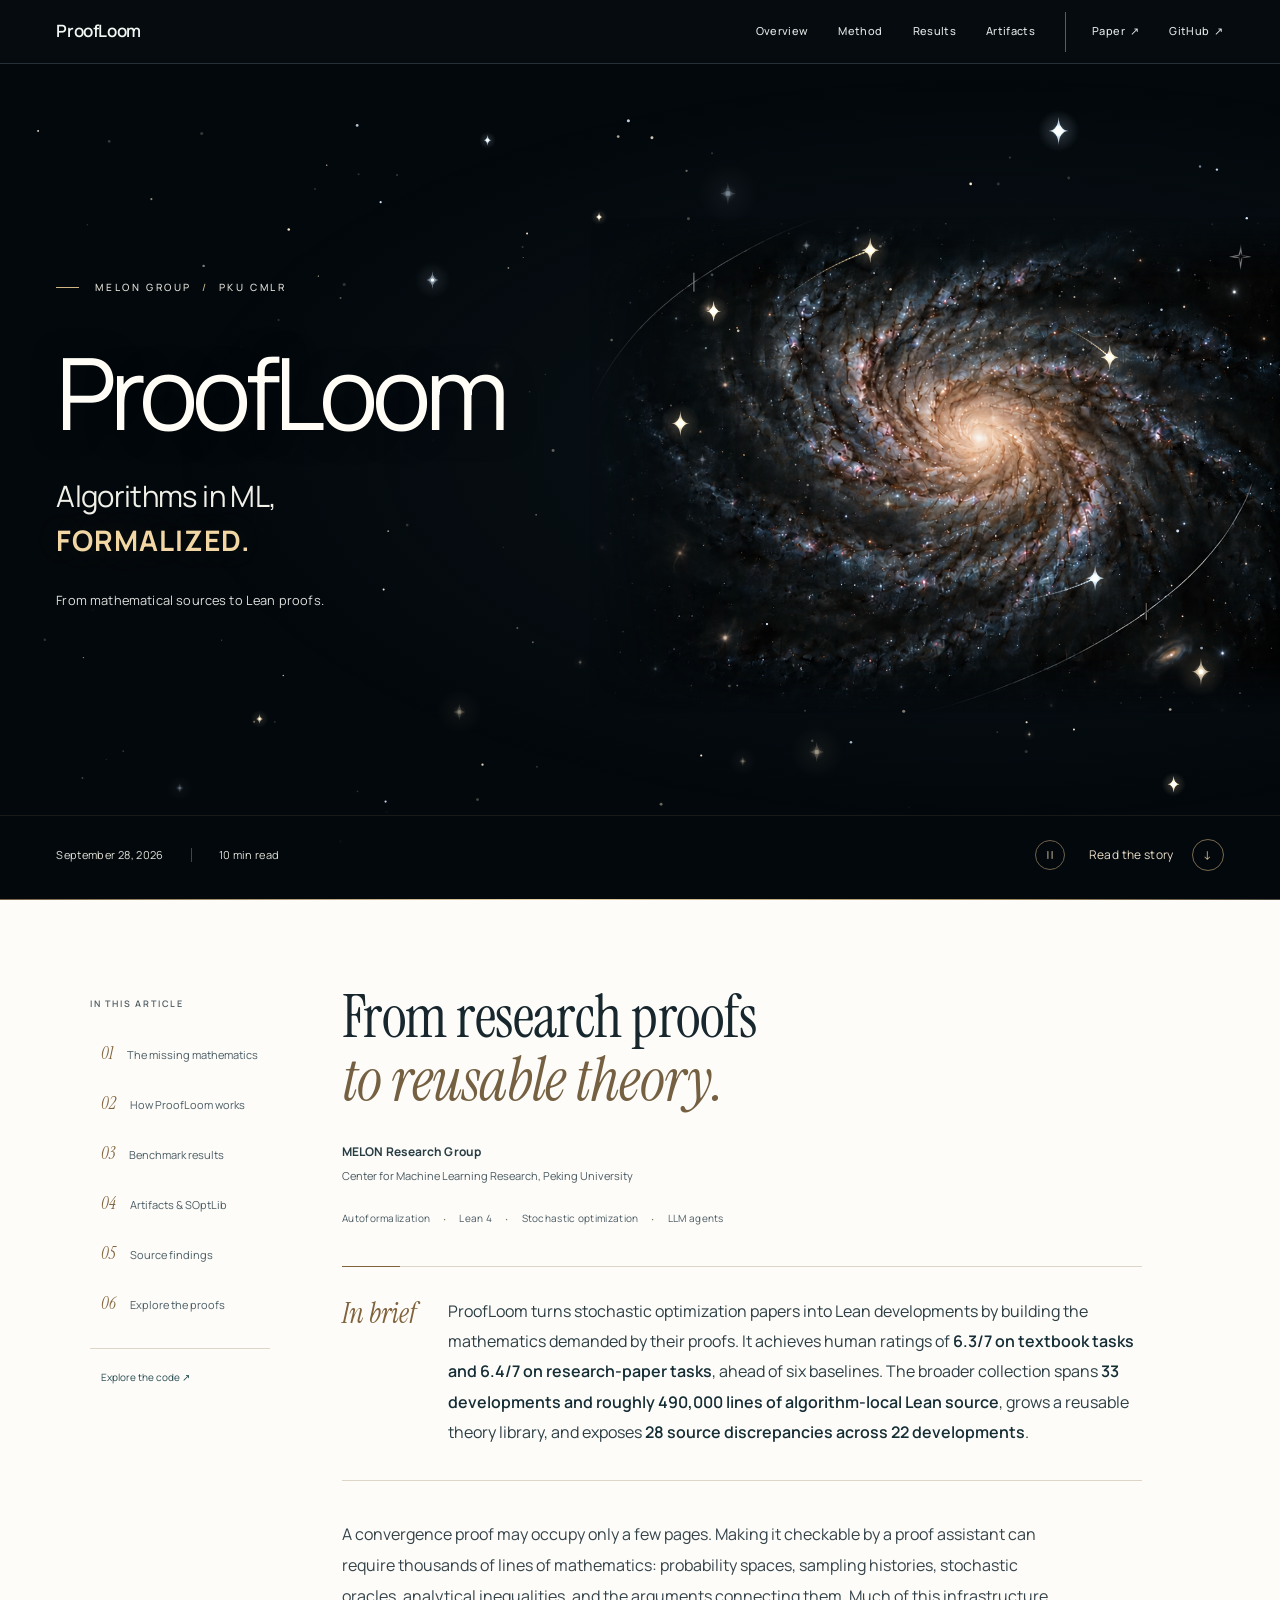
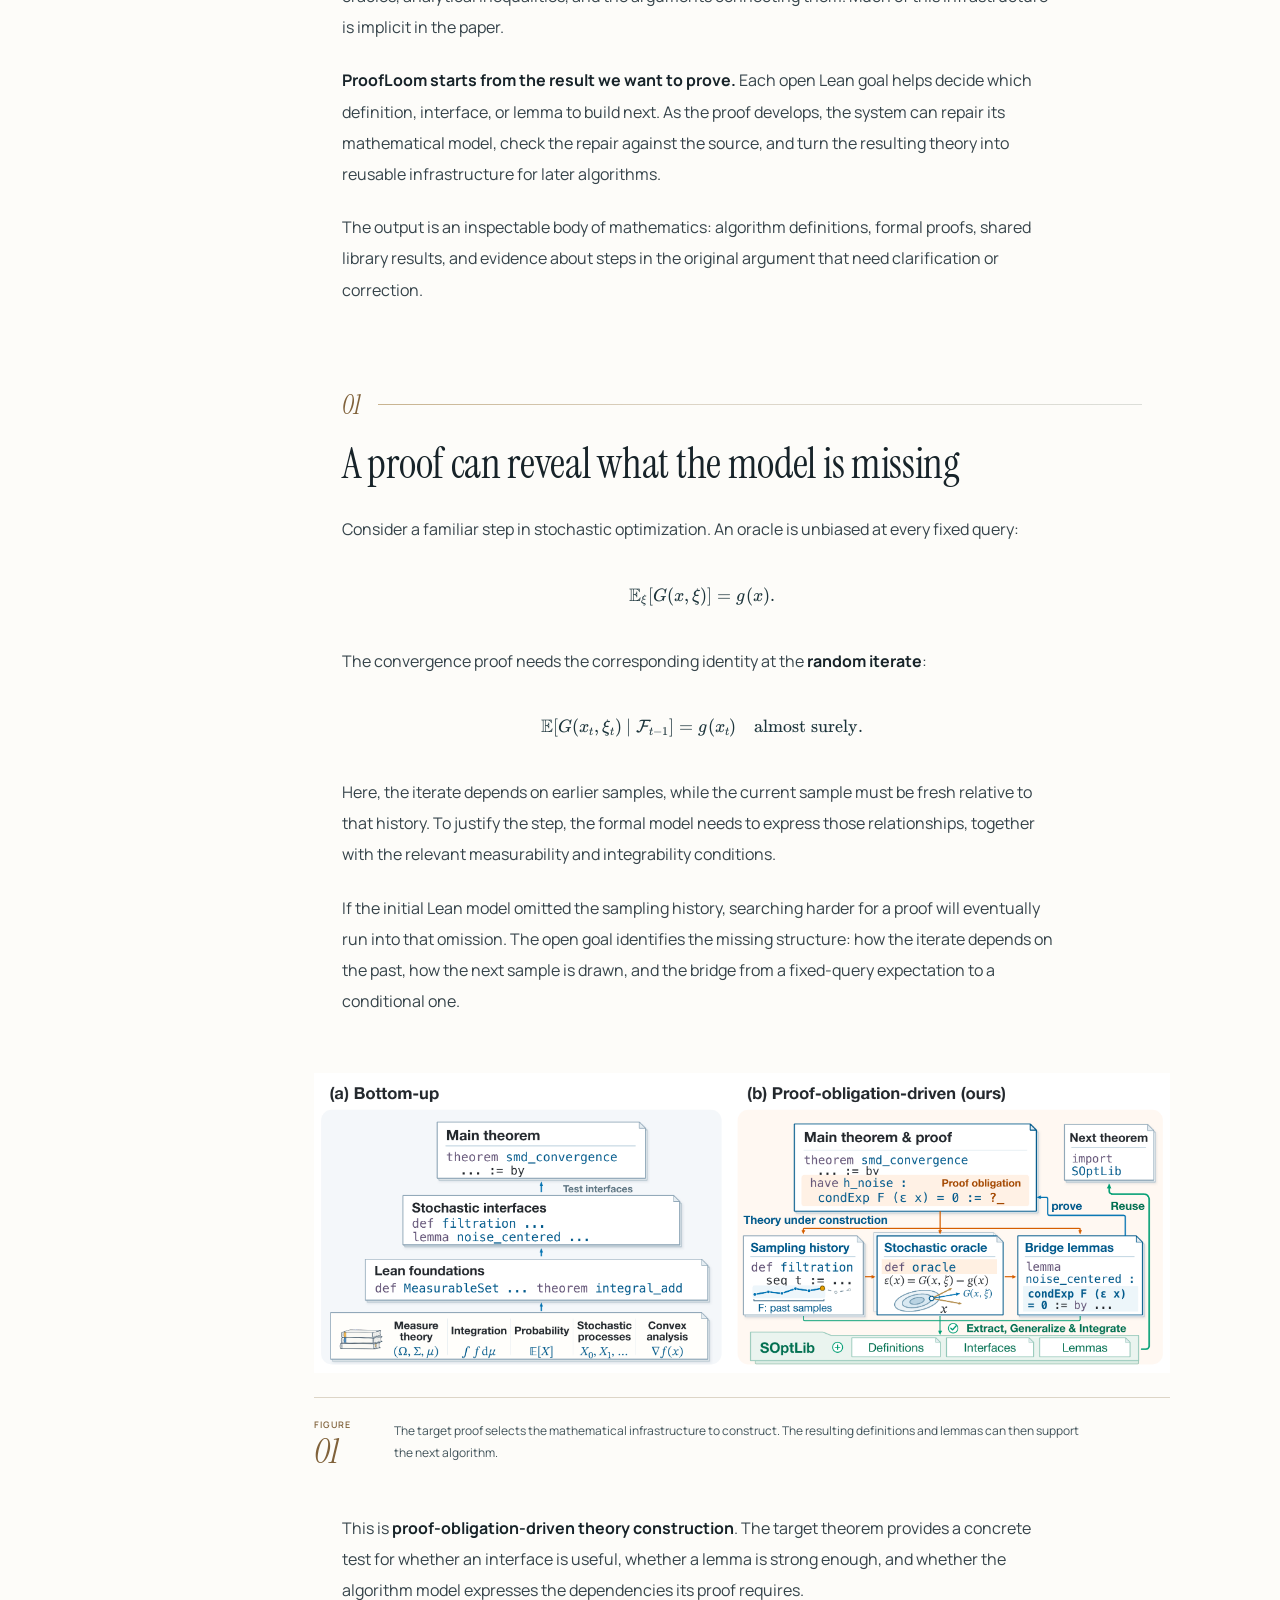
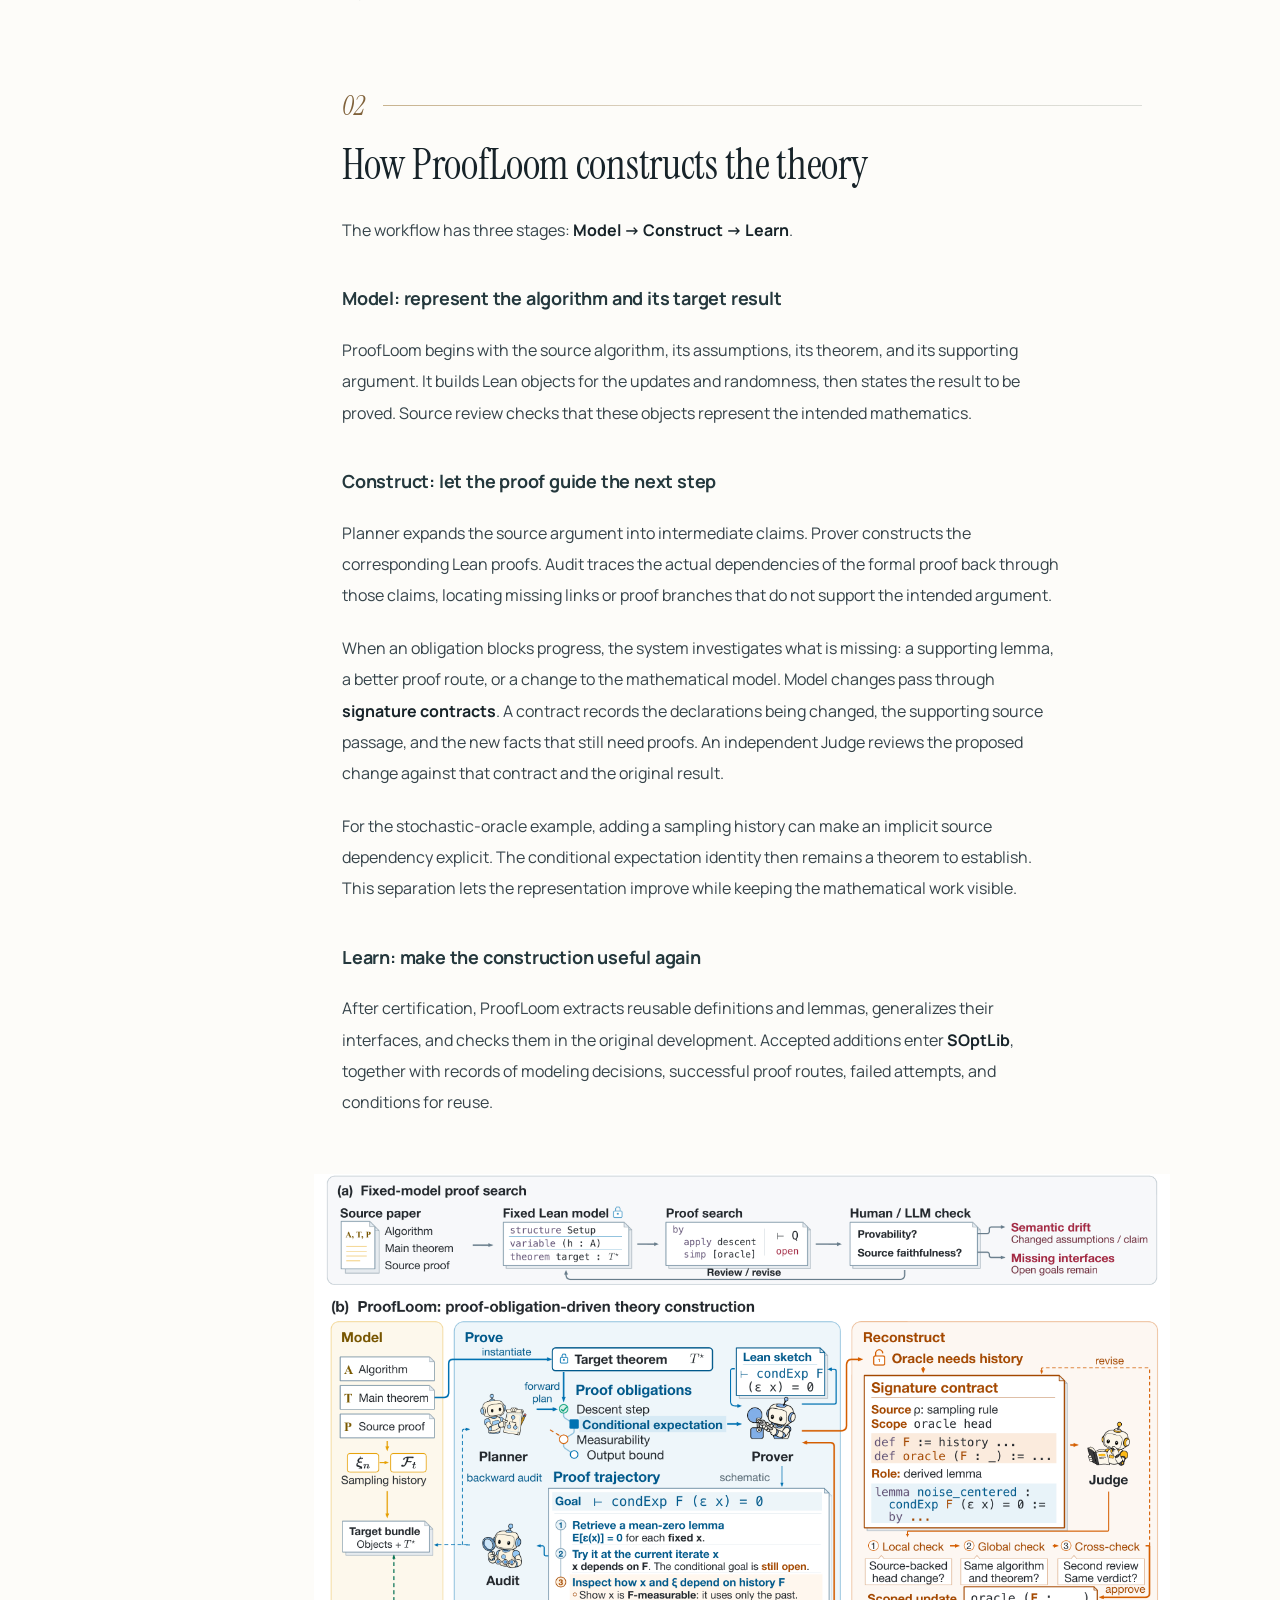
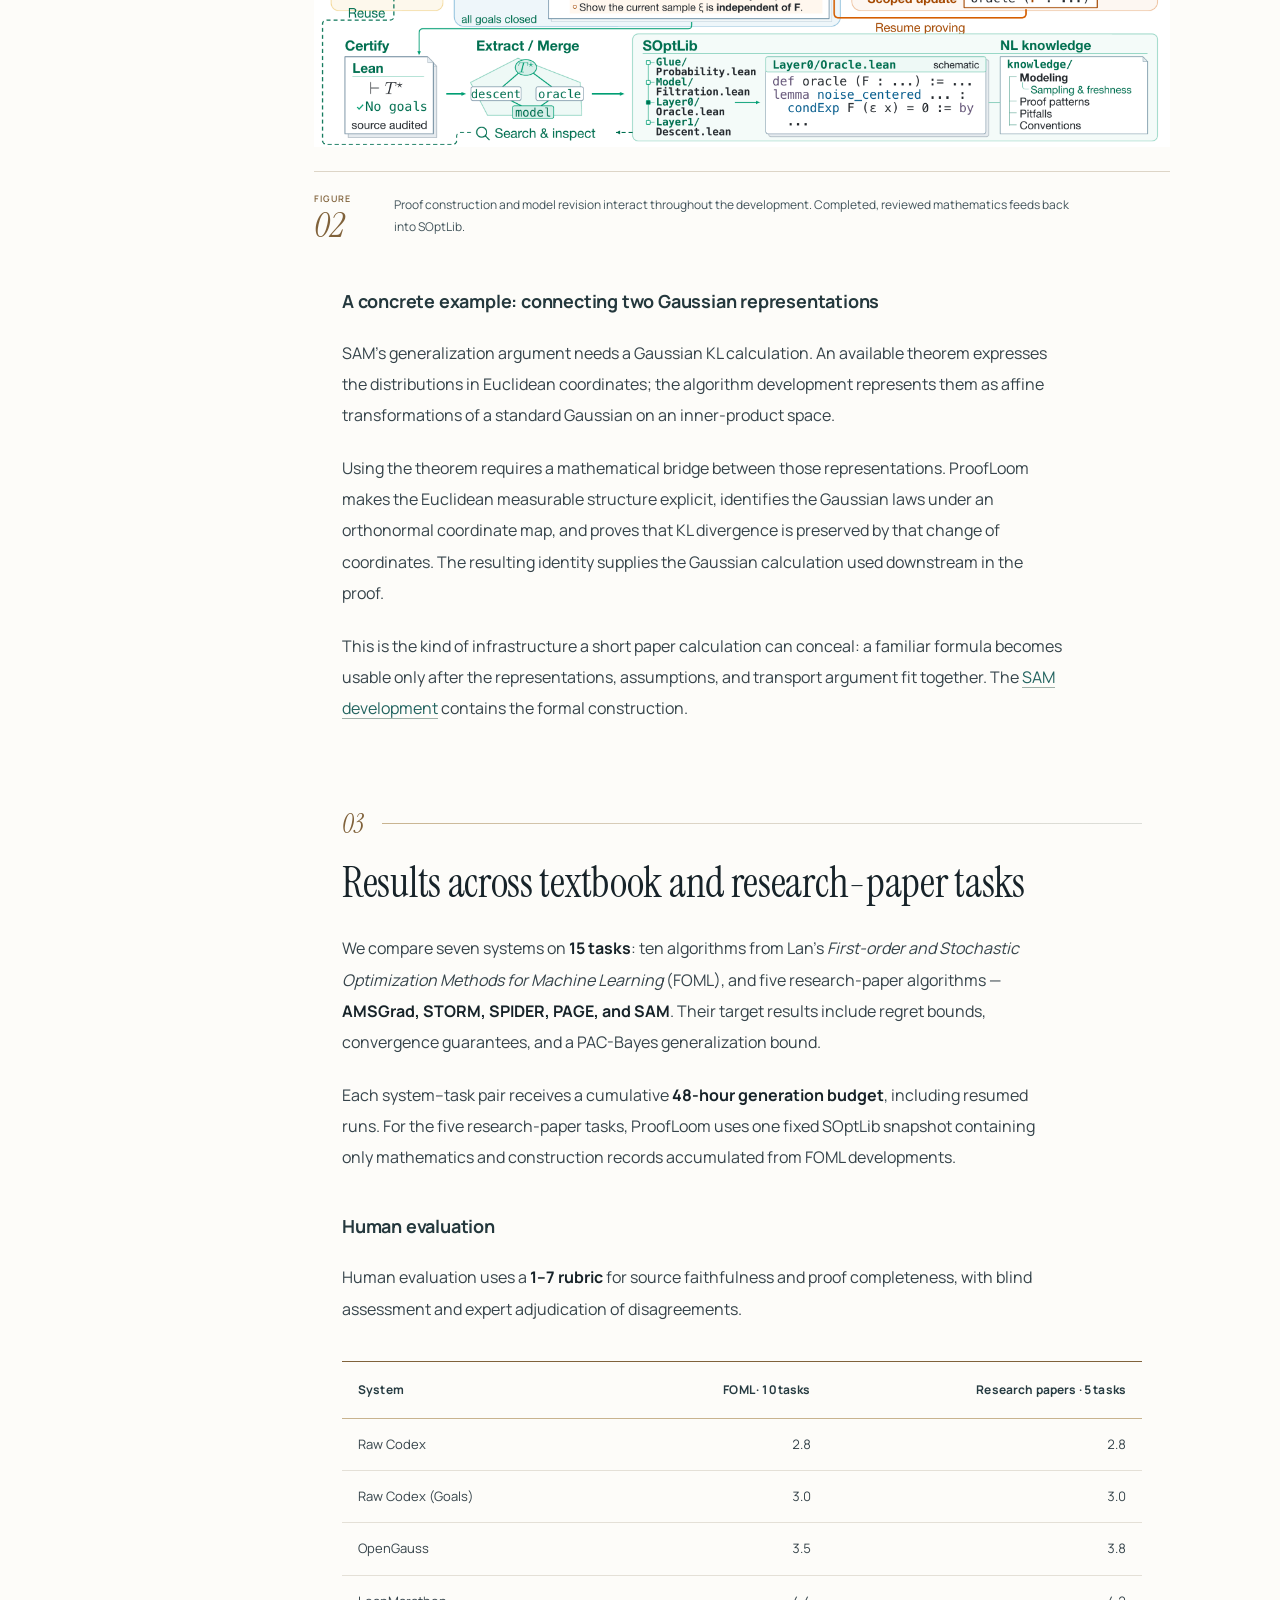
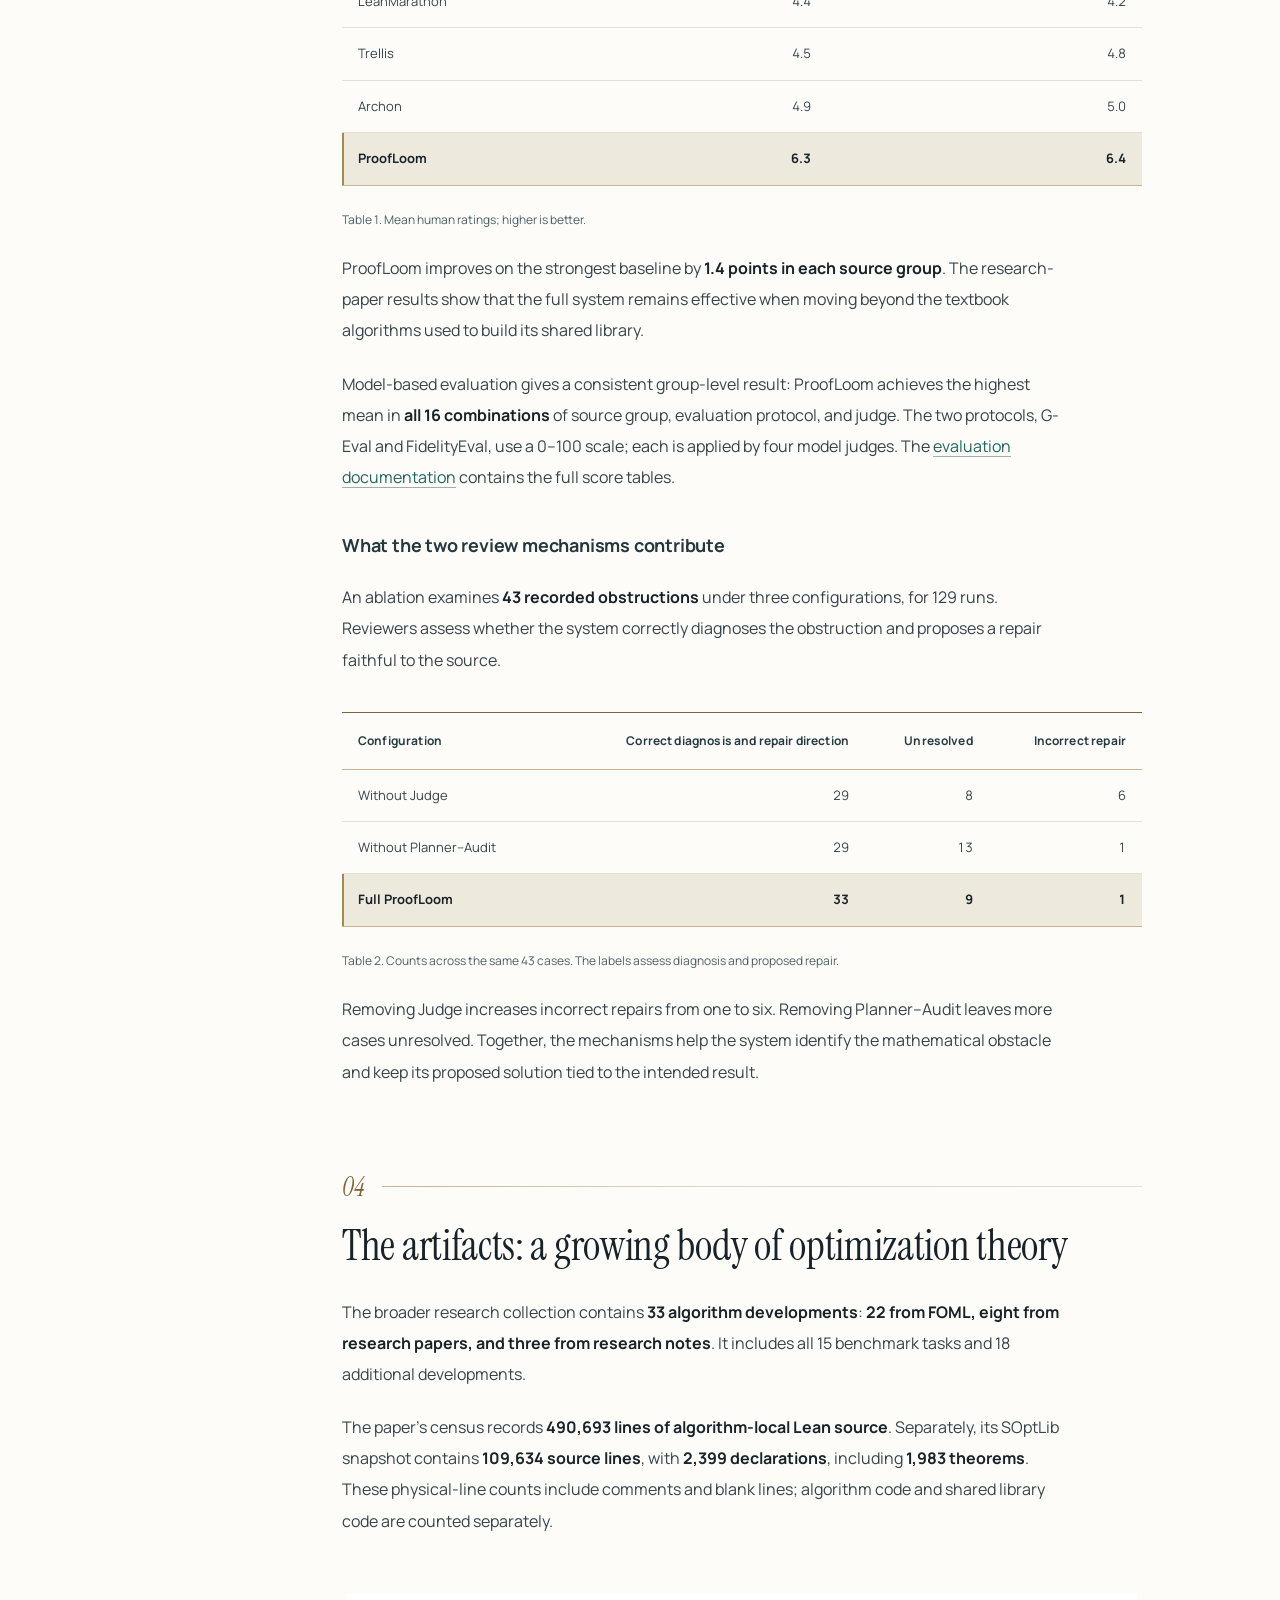
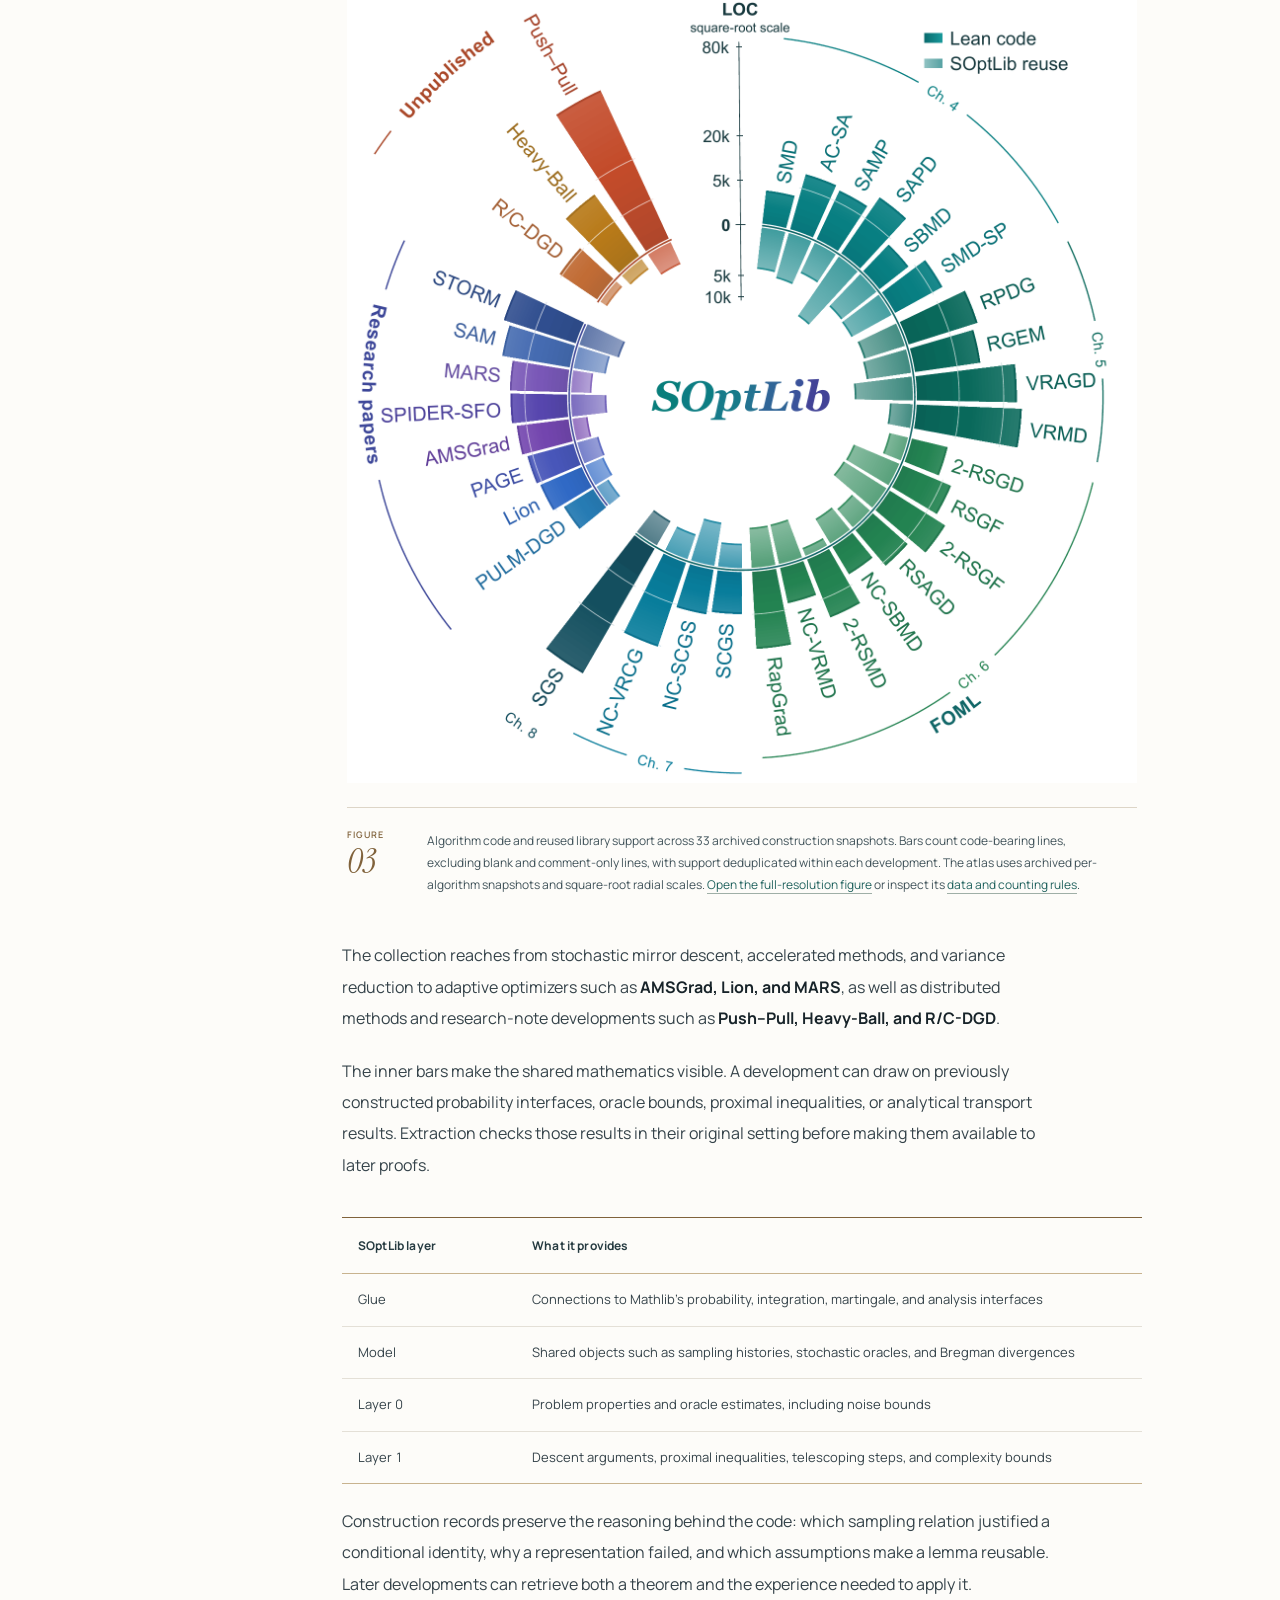
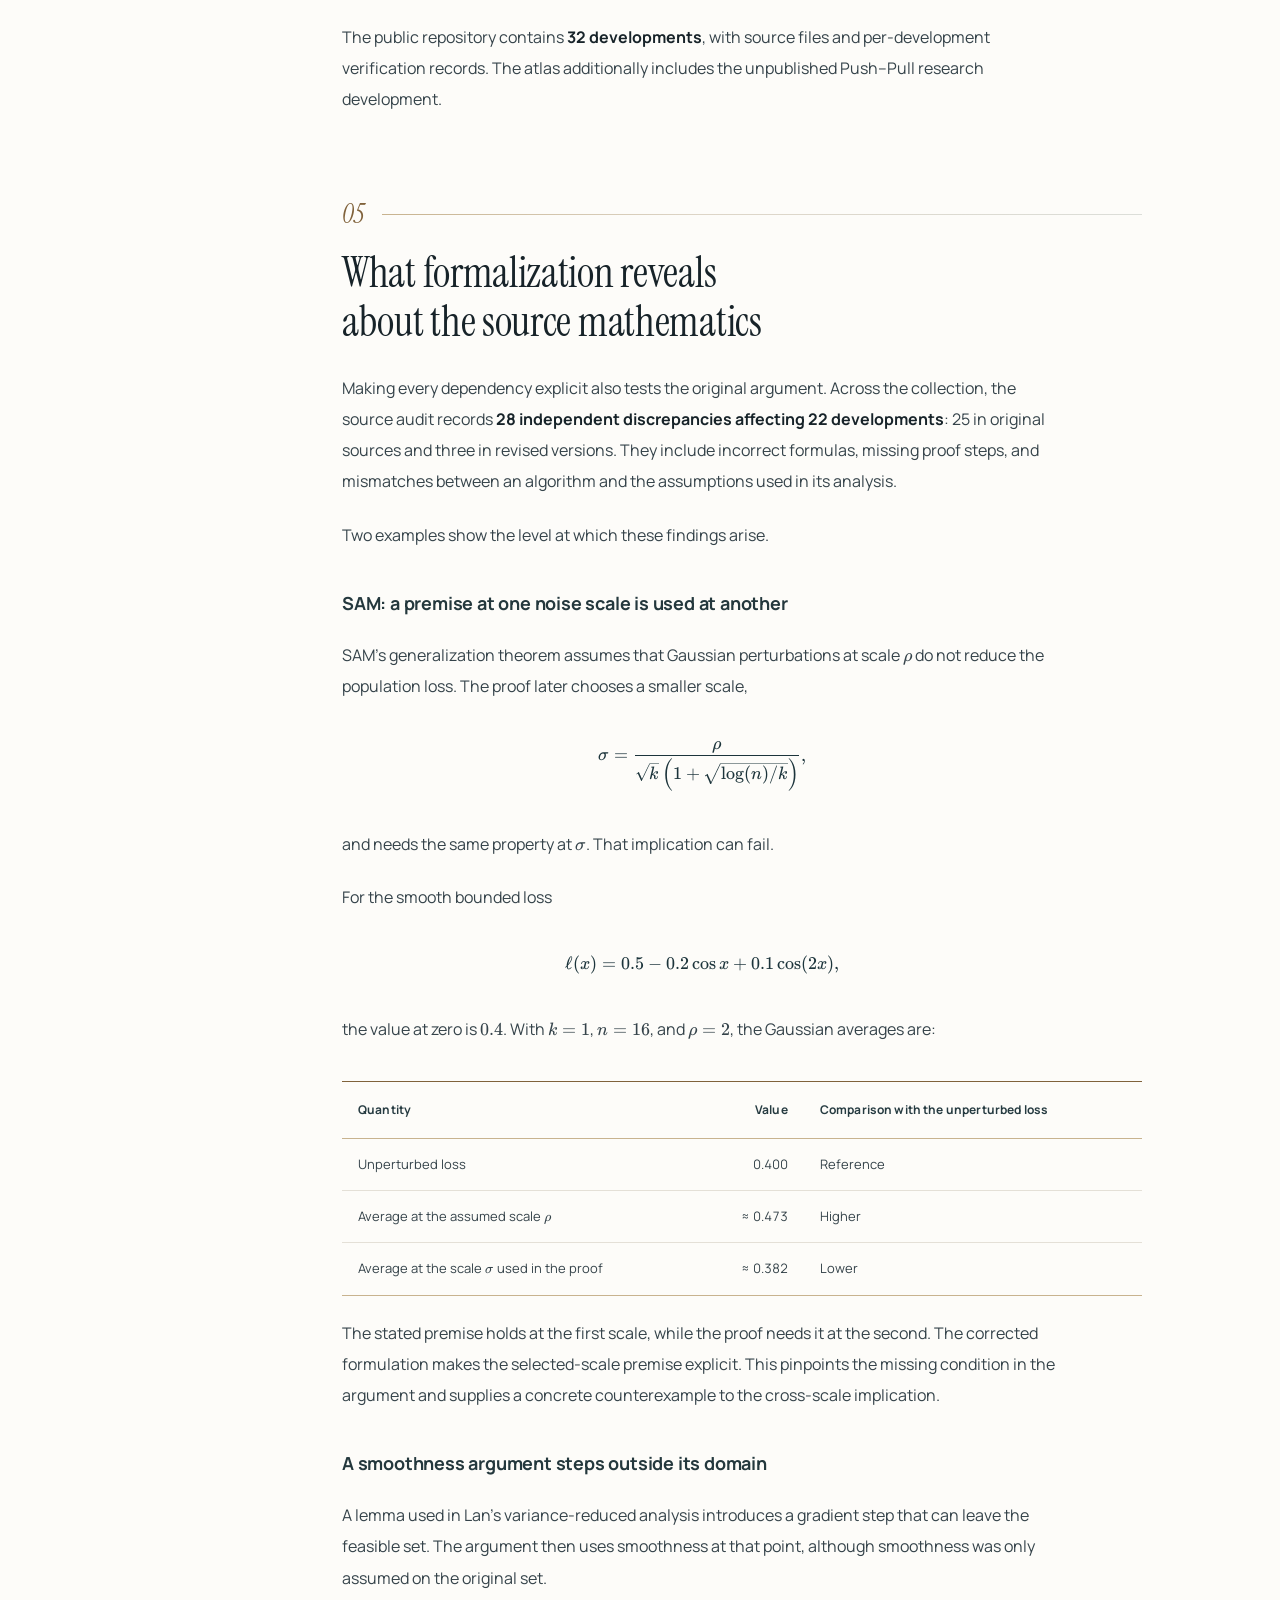
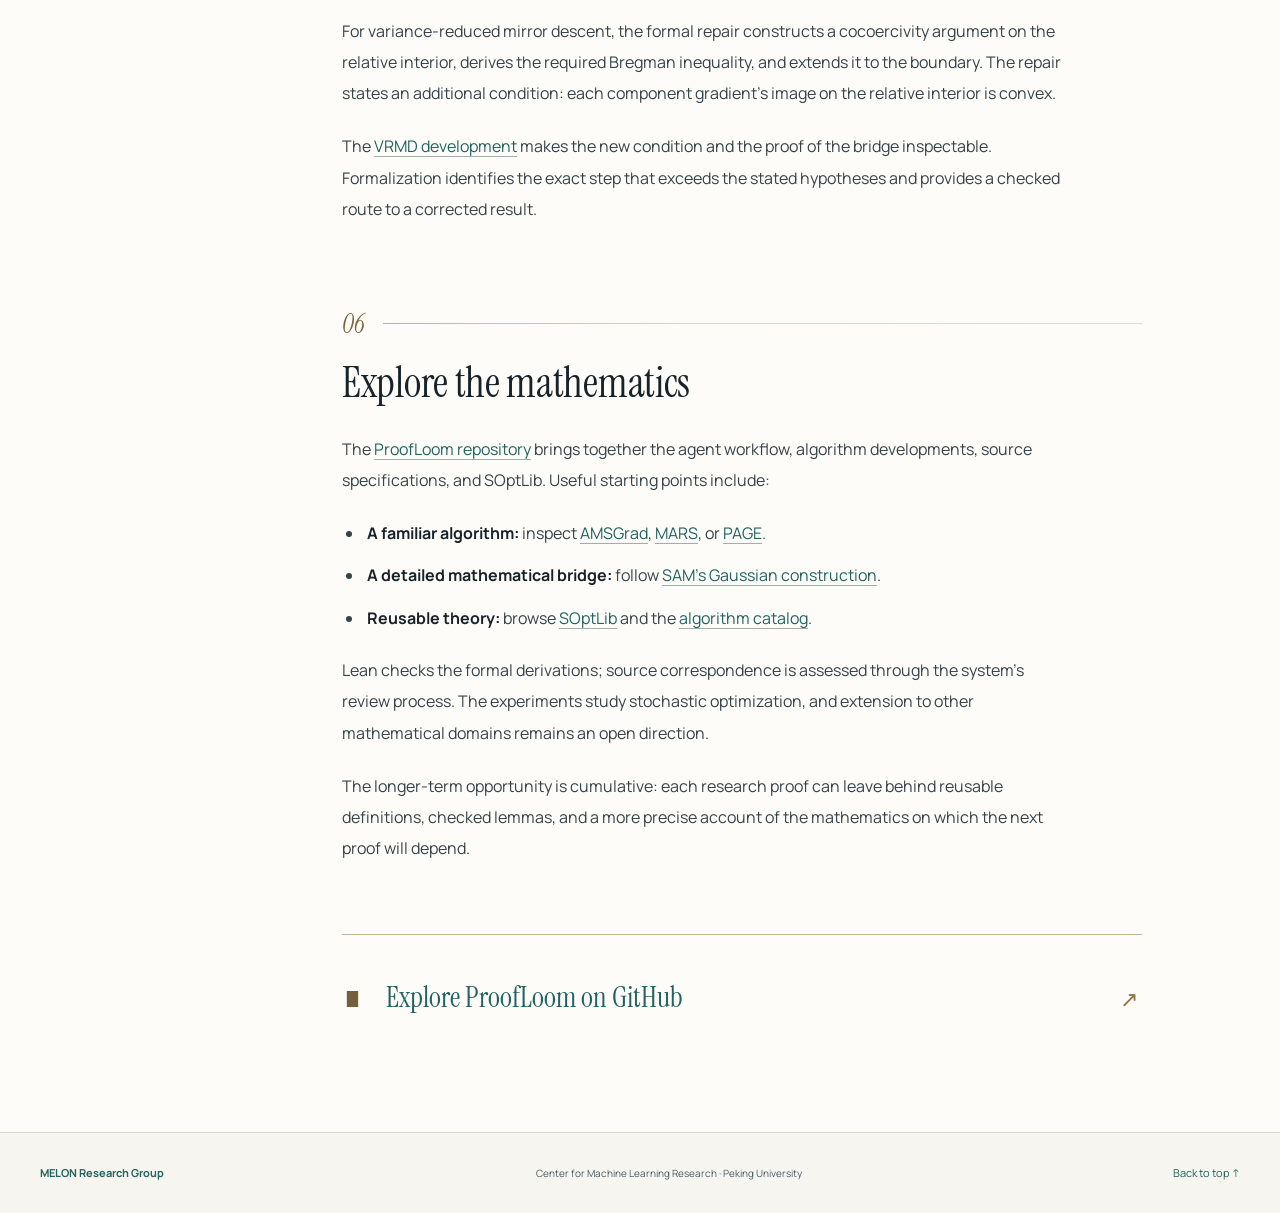
==== commit db17c8a7: "Add ProofLoom favicon and touch icon" ====
--- a/docs/index.html
+++ b/docs/index.html
@@ -2,6 +2,9 @@
 <html lang="en"><head><meta charset="utf-8"><meta name="viewport" content="width=device-width,initial-scale=1">
 <title>ProofLoom: Algorithms in ML, FORMALIZED.</title>
 <meta name="theme-color" content="#03080c">
+<link rel="icon" href="blog-assets/favicon.ico?v=20260929" sizes="16x16 32x32 48x48">
+<link rel="icon" href="blog-assets/favicon.svg?v=20260929" type="image/svg+xml">
+<link rel="apple-touch-icon" href="blog-assets/apple-touch-icon.png" sizes="180x180">
 <style>html{background:#03080c}body{margin:0}.site-header{min-height:64px;background:#050b0f}.hero{min-height:560px;height:calc(100svh - 64px);background:#03080c}@media(max-width:700px){.site-header{min-height:58px}.hero{min-height:540px;height:calc(100svh - 58px)}}</style>
 <script>(() => {
   'use strict';
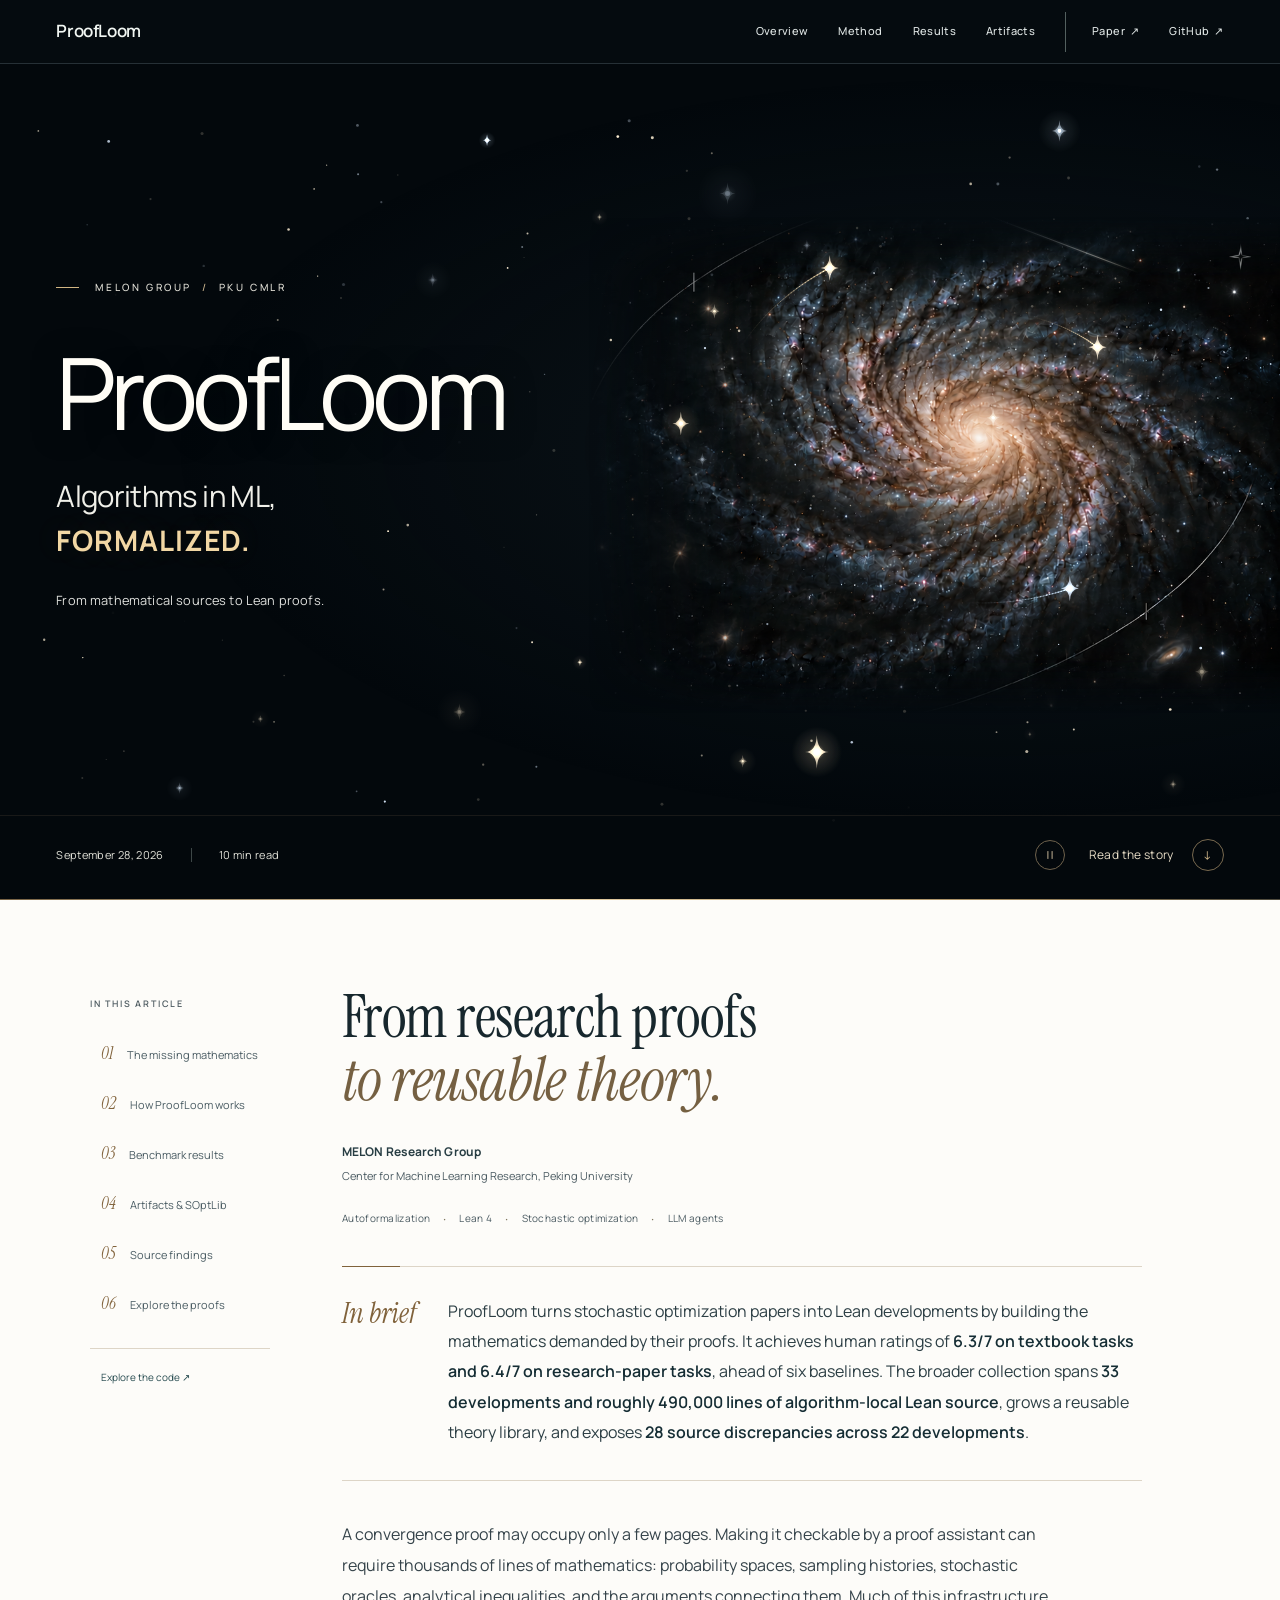
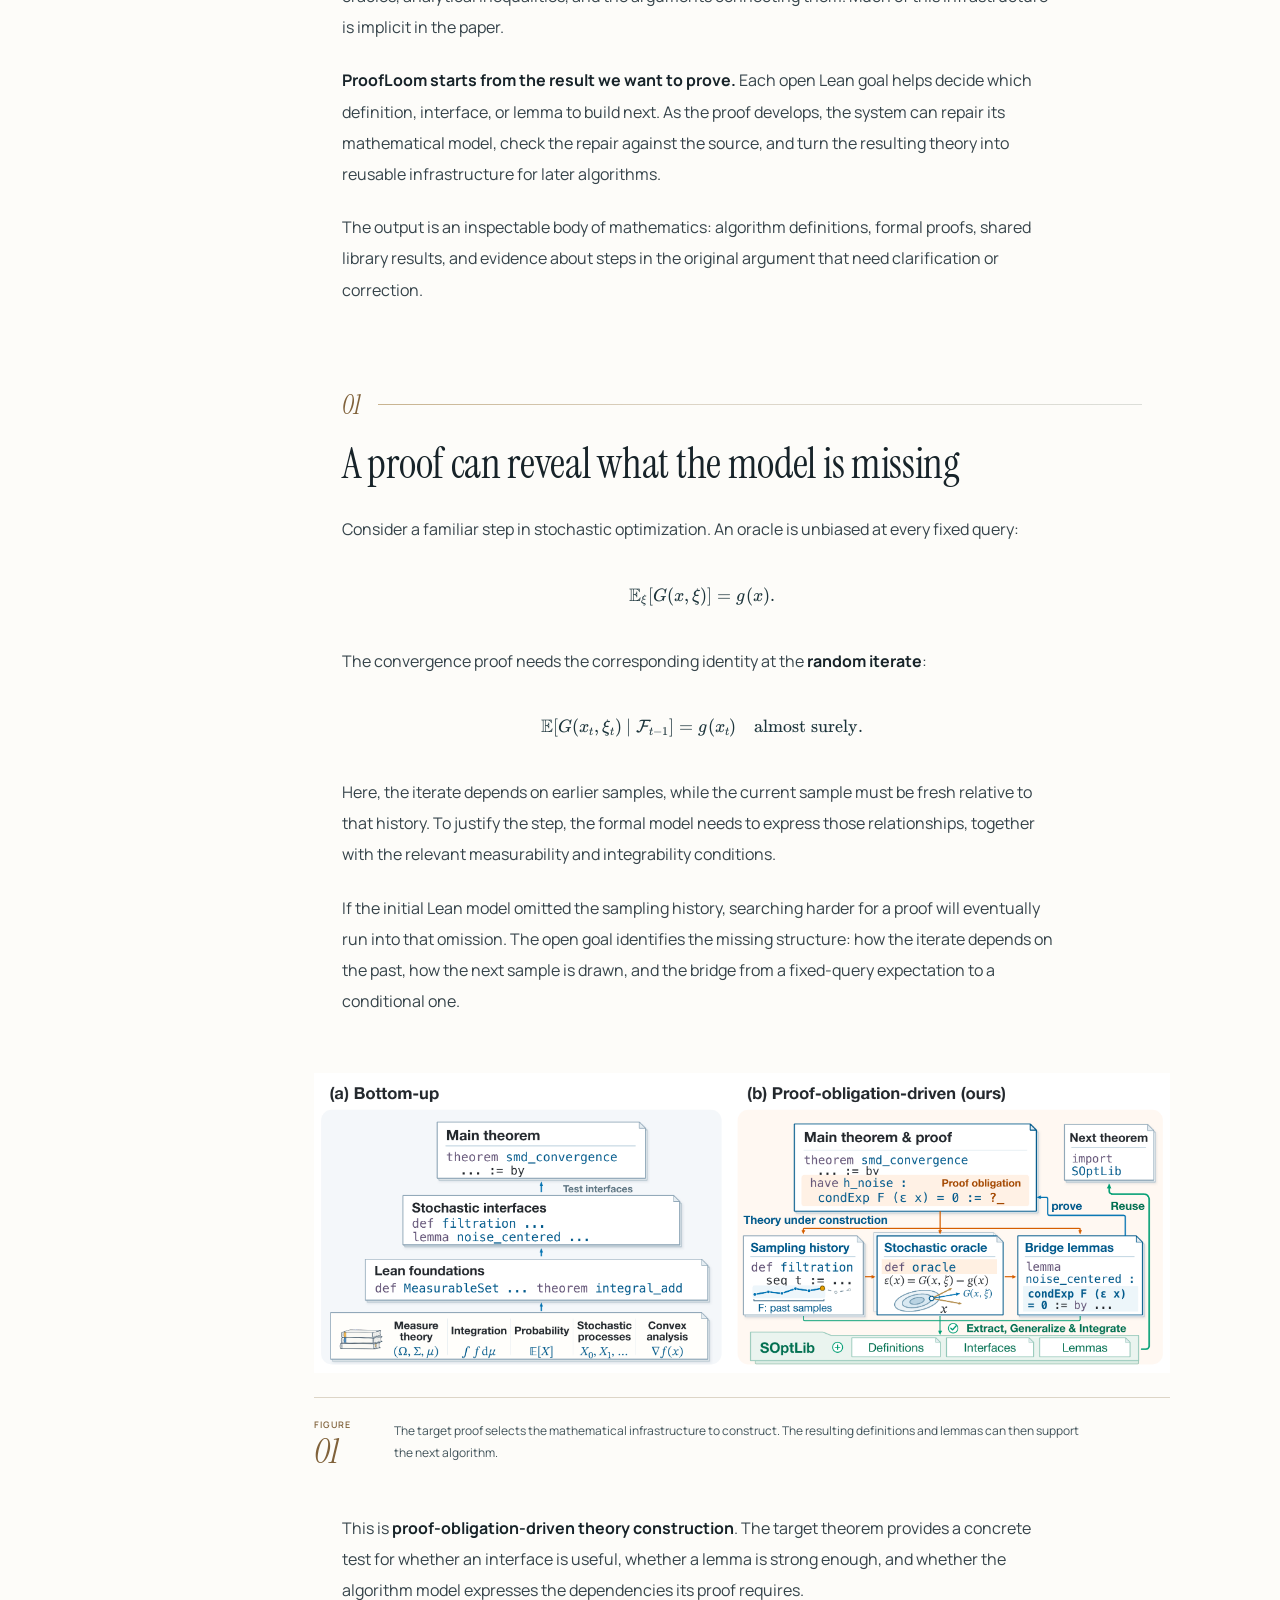
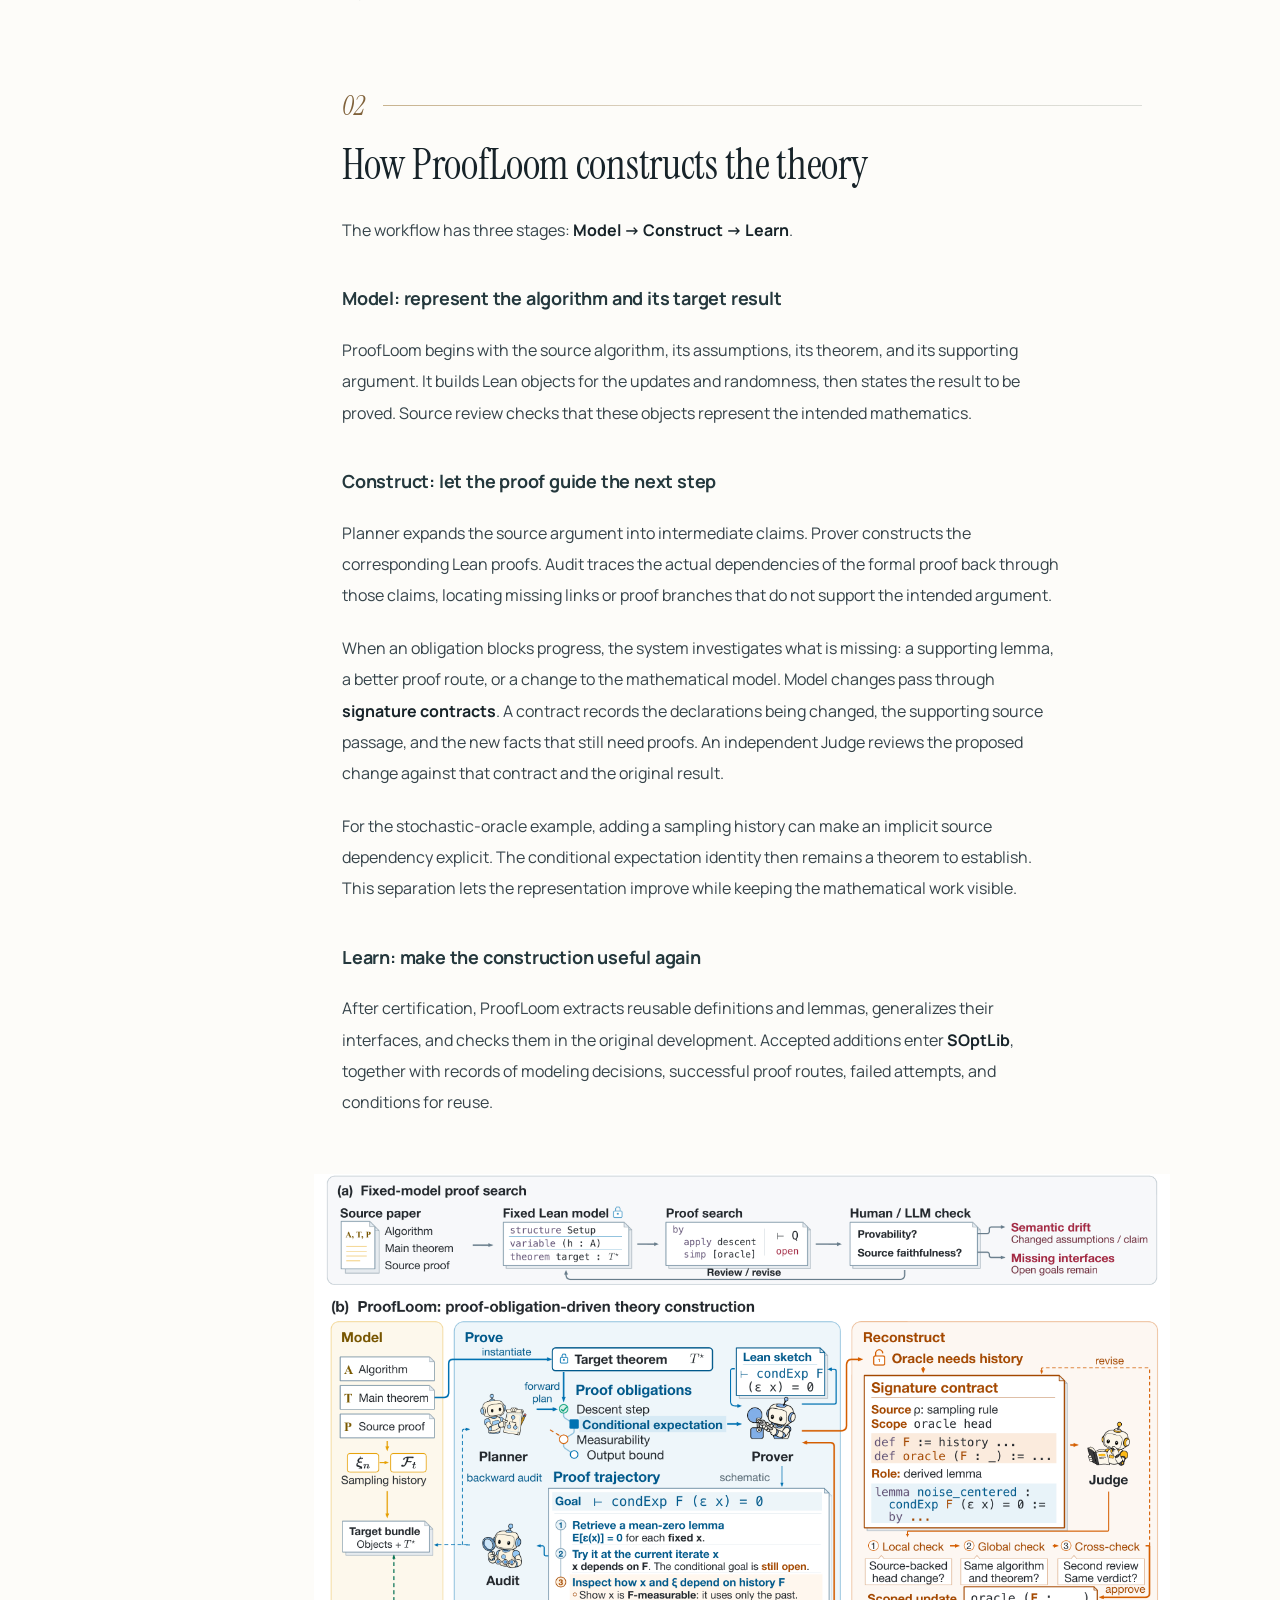
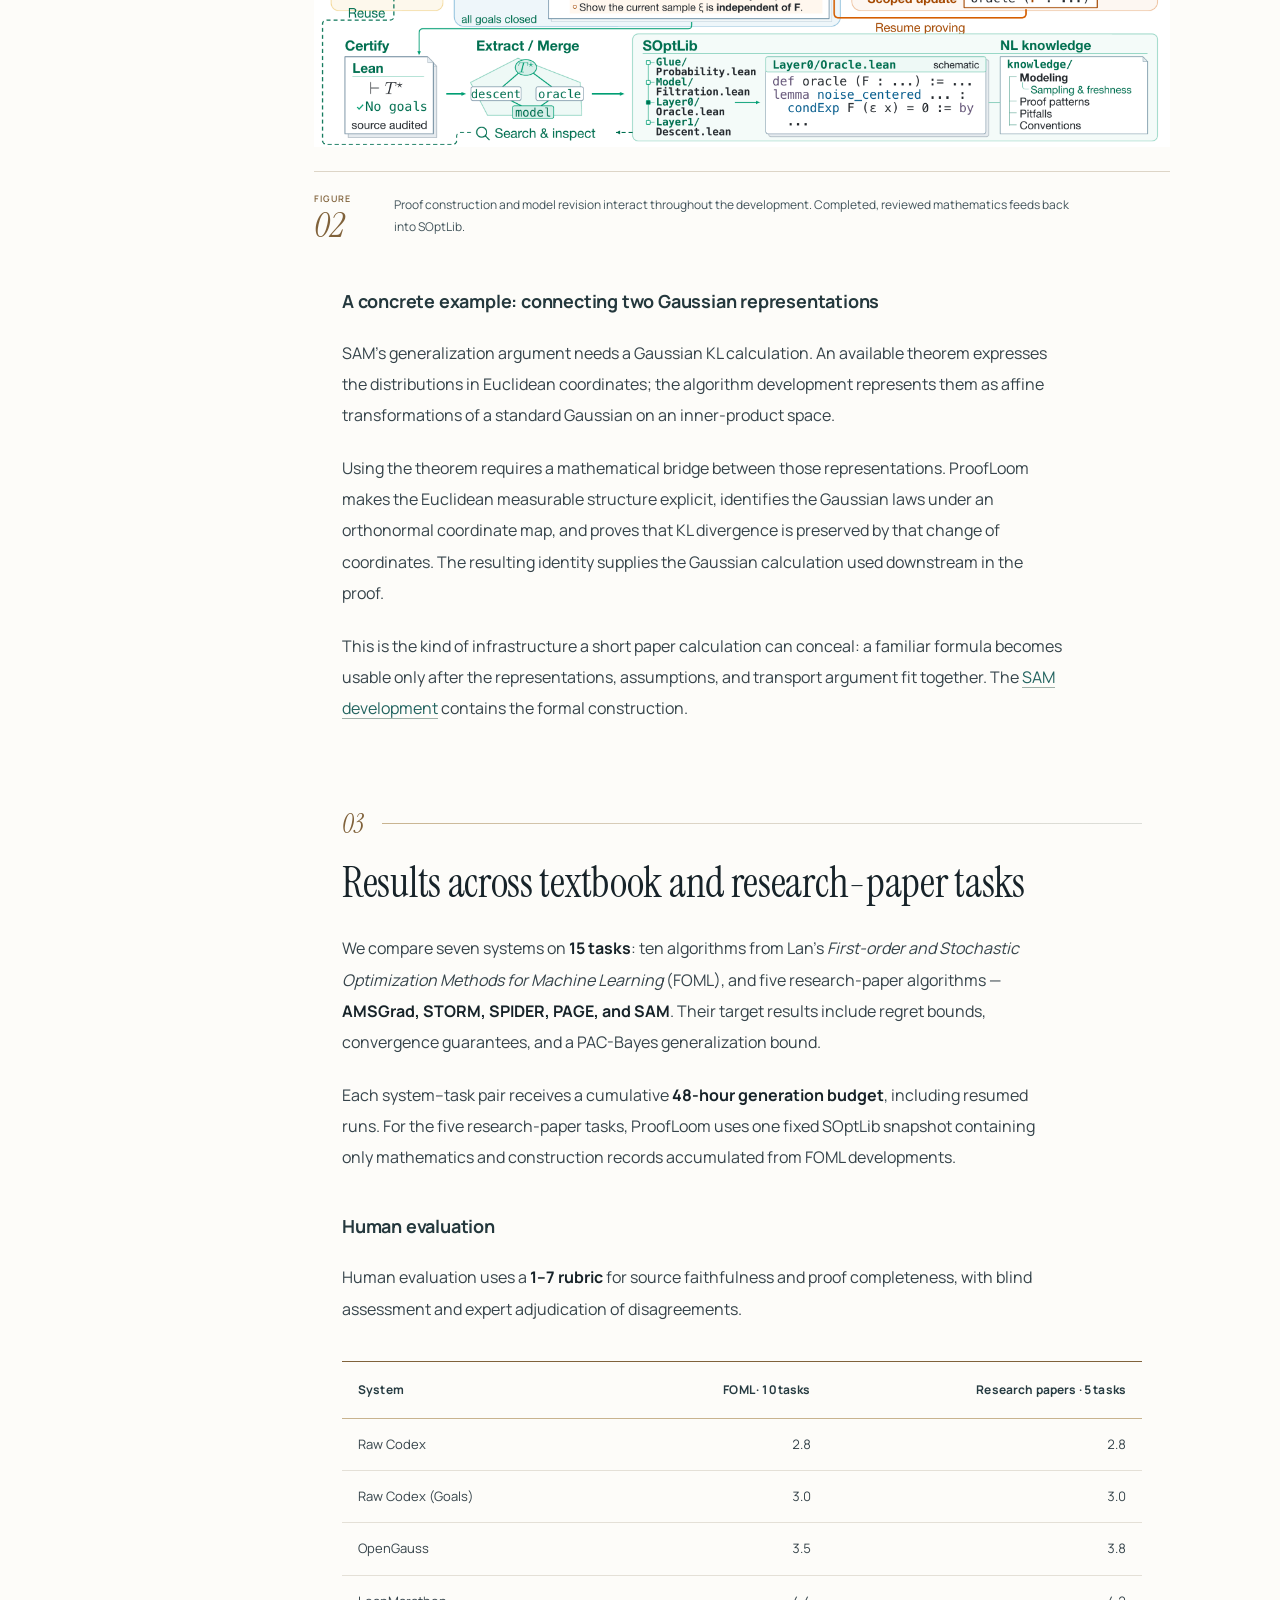
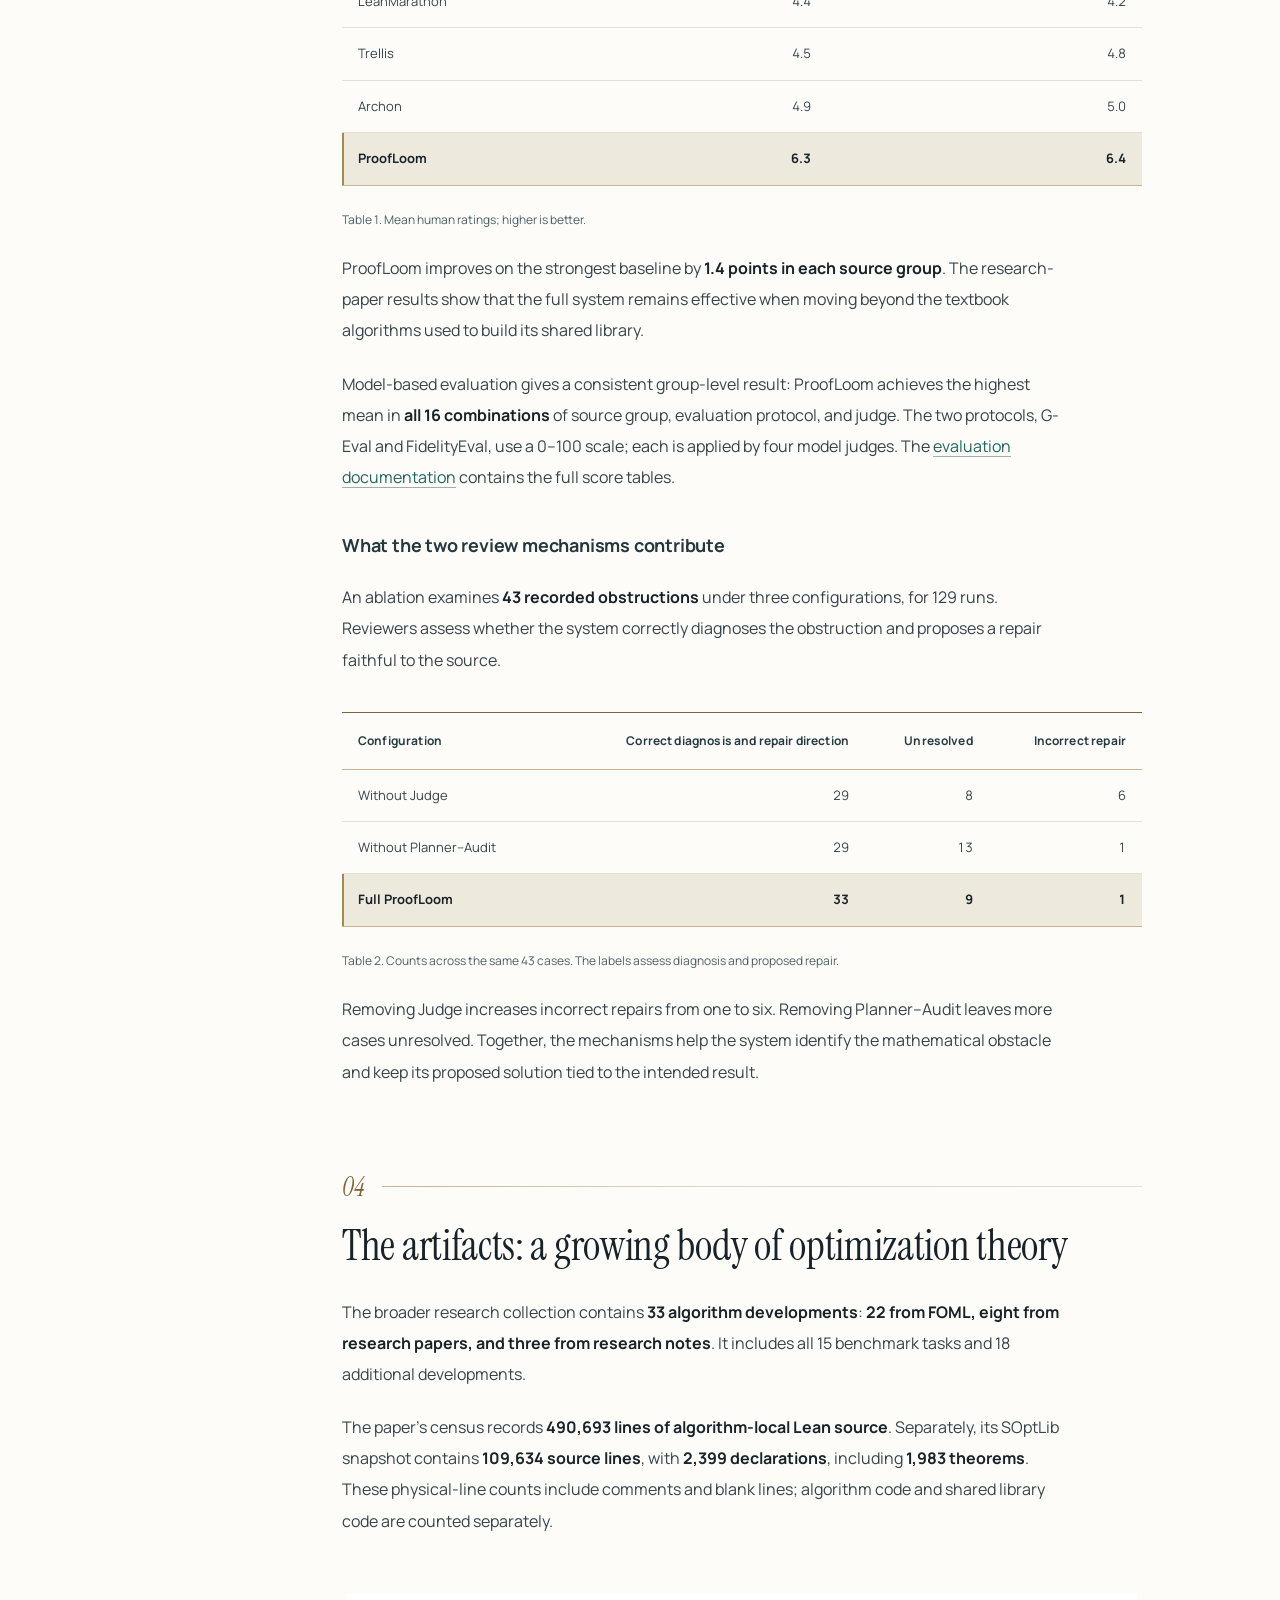
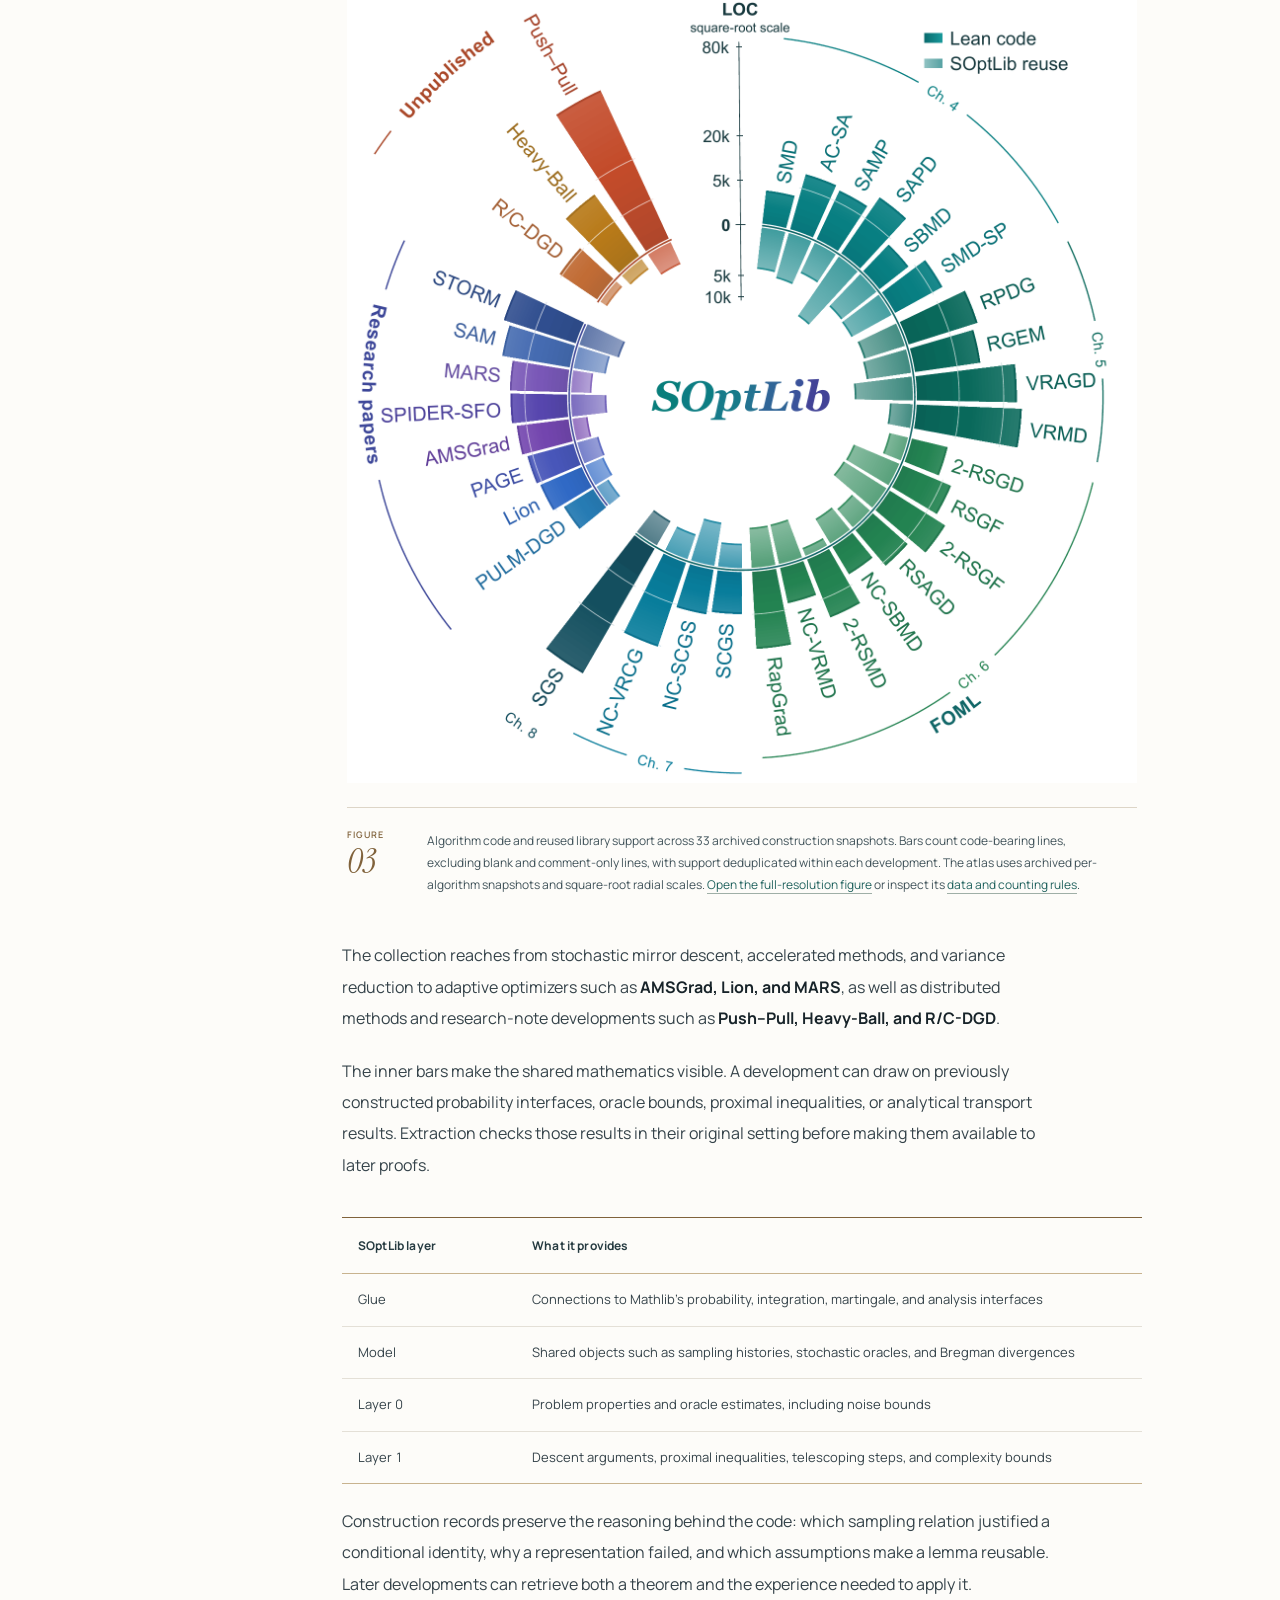
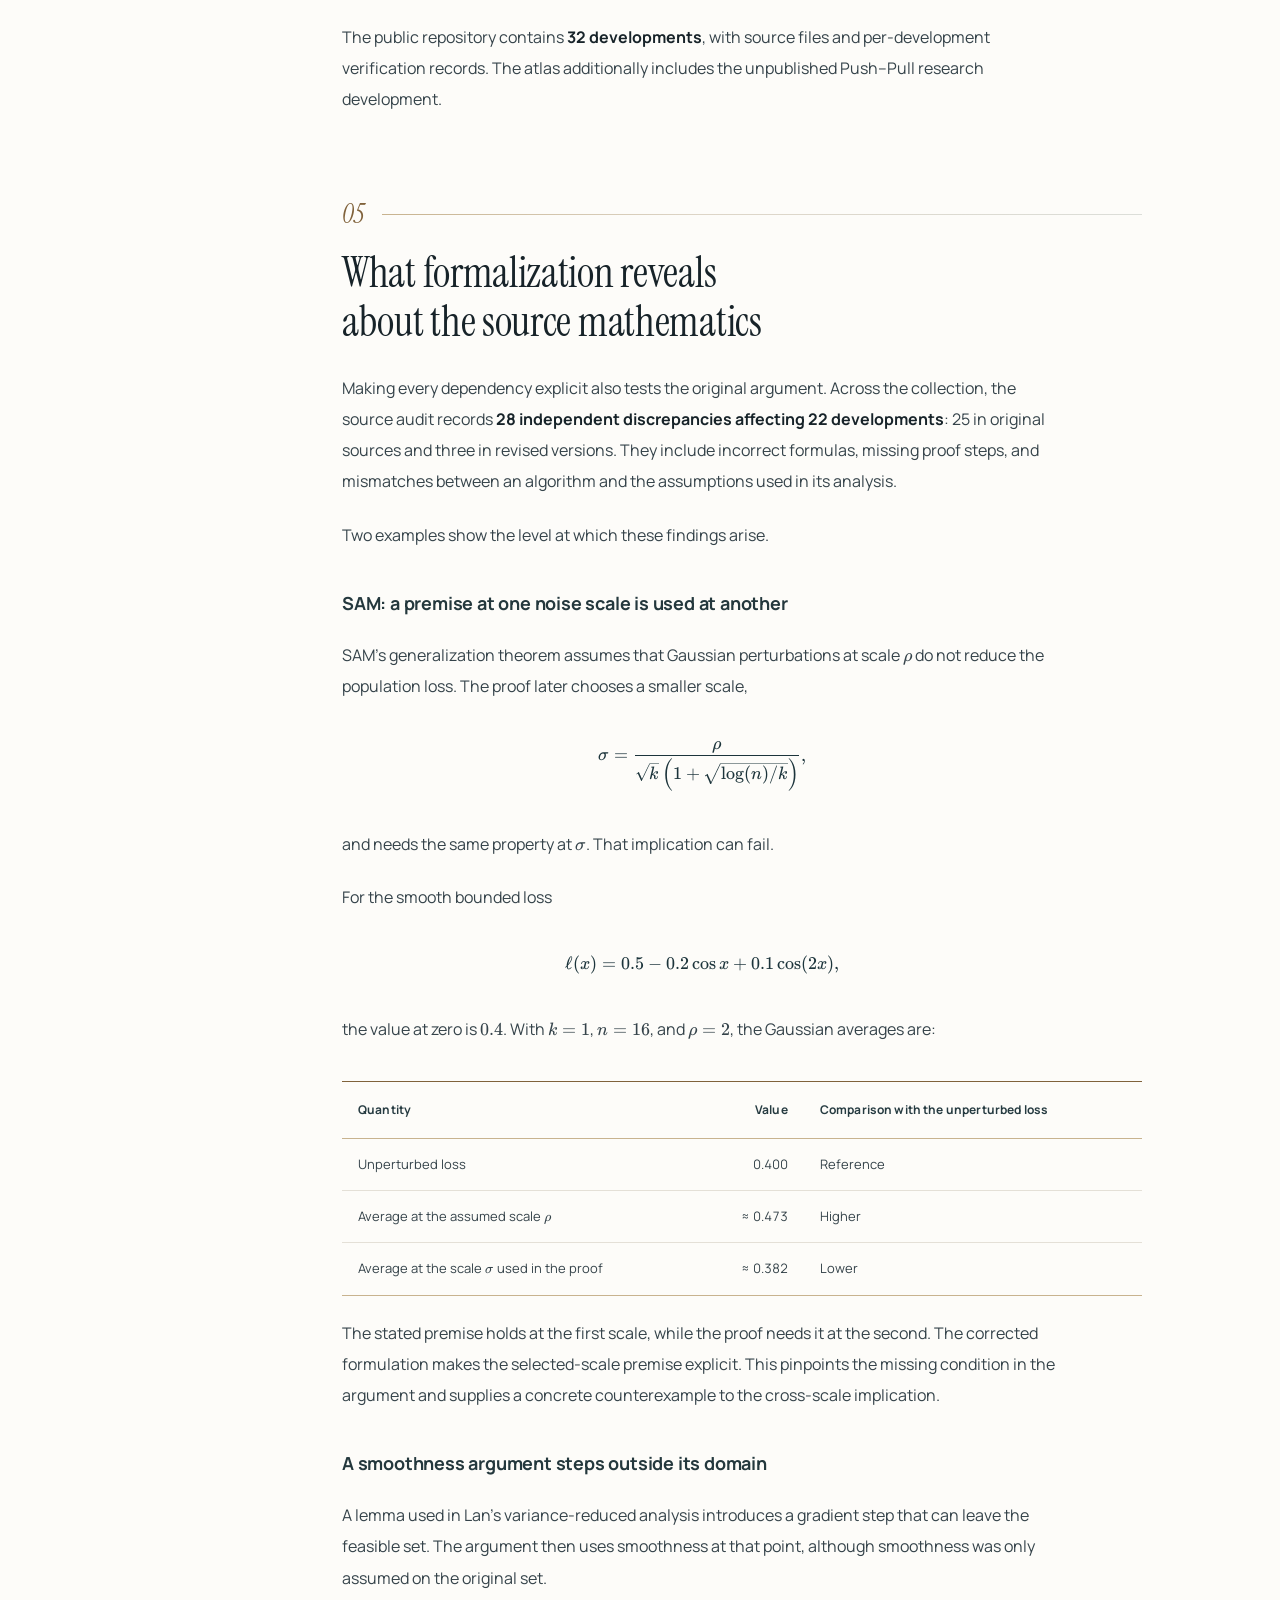
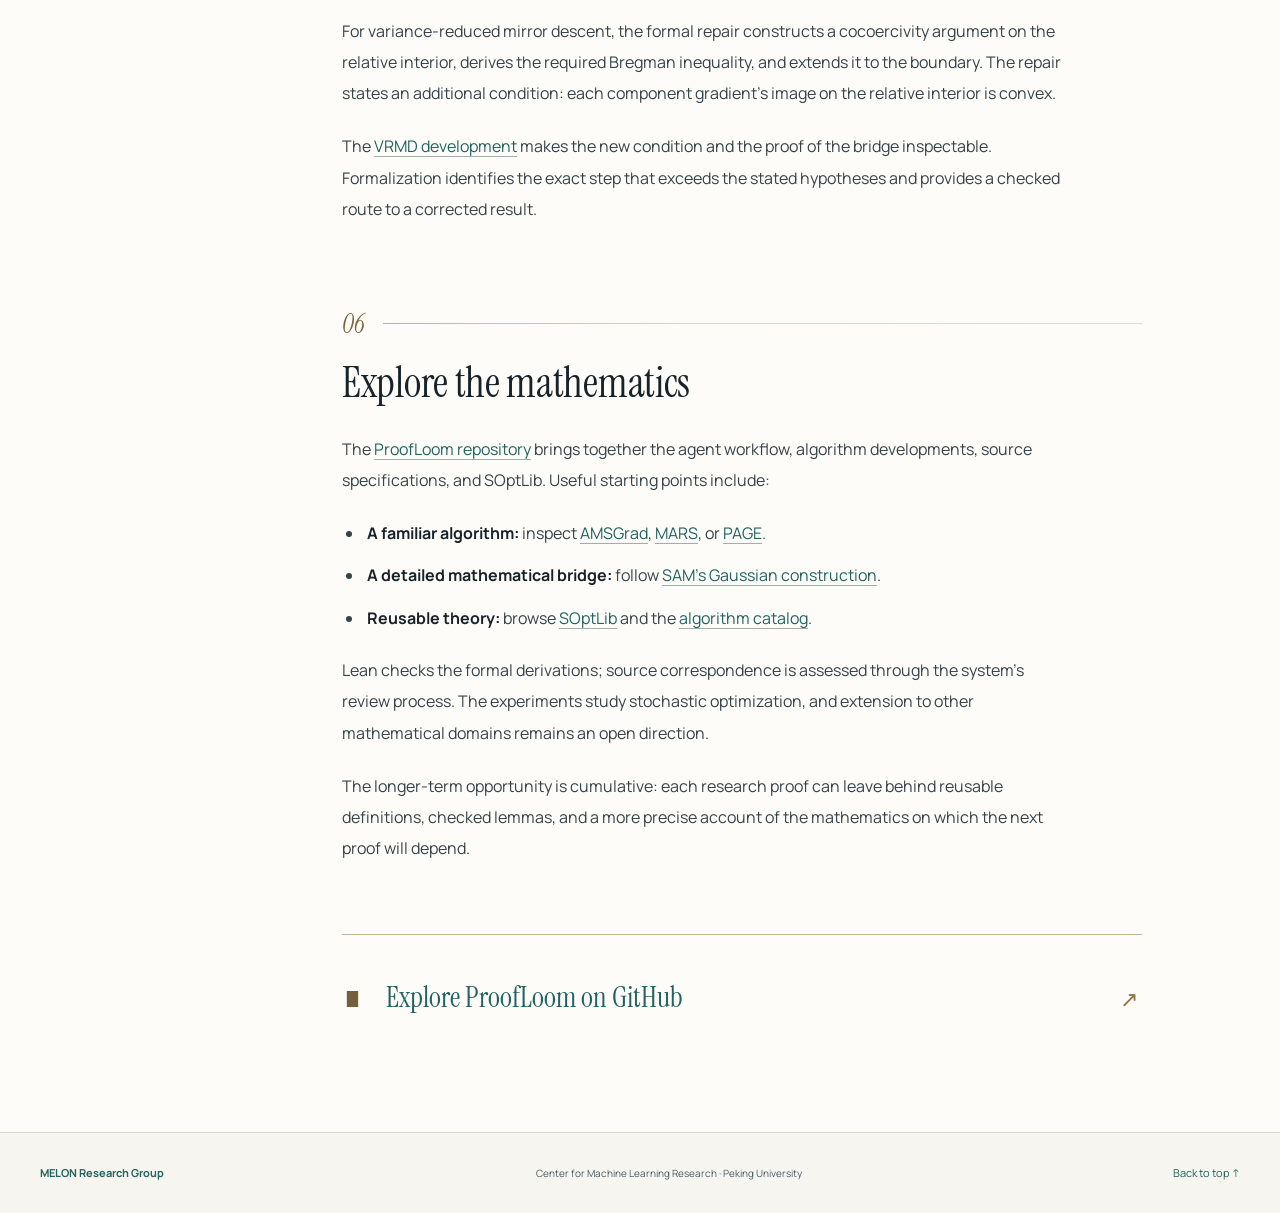
==== commit 14f970ab: "Make meteor trails directional and smooth at display refresh rate" ====
--- a/docs/index.html
+++ b/docs/index.html
@@ -70,7 +70,7 @@
 <meta name="description" content="From research papers to Lean proofs, reusable optimization theory, and checked evidence of gaps in the original mathematics.">
 <link rel="canonical" href="https://trace231.github.io/ProofLoom/">
 <link rel="stylesheet" href="blog-assets/katex.min.css"><link rel="stylesheet" href="blog-assets/blog.css">
-<link rel="stylesheet" href="blog-assets/celestial.css?v=20260929-4"><script src="blog-assets/celestial.js?v=20260929-4" defer></script>
+<link rel="stylesheet" href="blog-assets/celestial.css?v=20260929-4"><script src="blog-assets/celestial.js?v=20260929-5" defer></script>
 <link rel="stylesheet" href="blog-assets/editorial.css?v=20260929-2"><script src="blog-assets/editorial.js?v=20260929-1" defer></script>
 </head><body id="top">
 <a class="skip-link" href="#story">Skip to article</a>
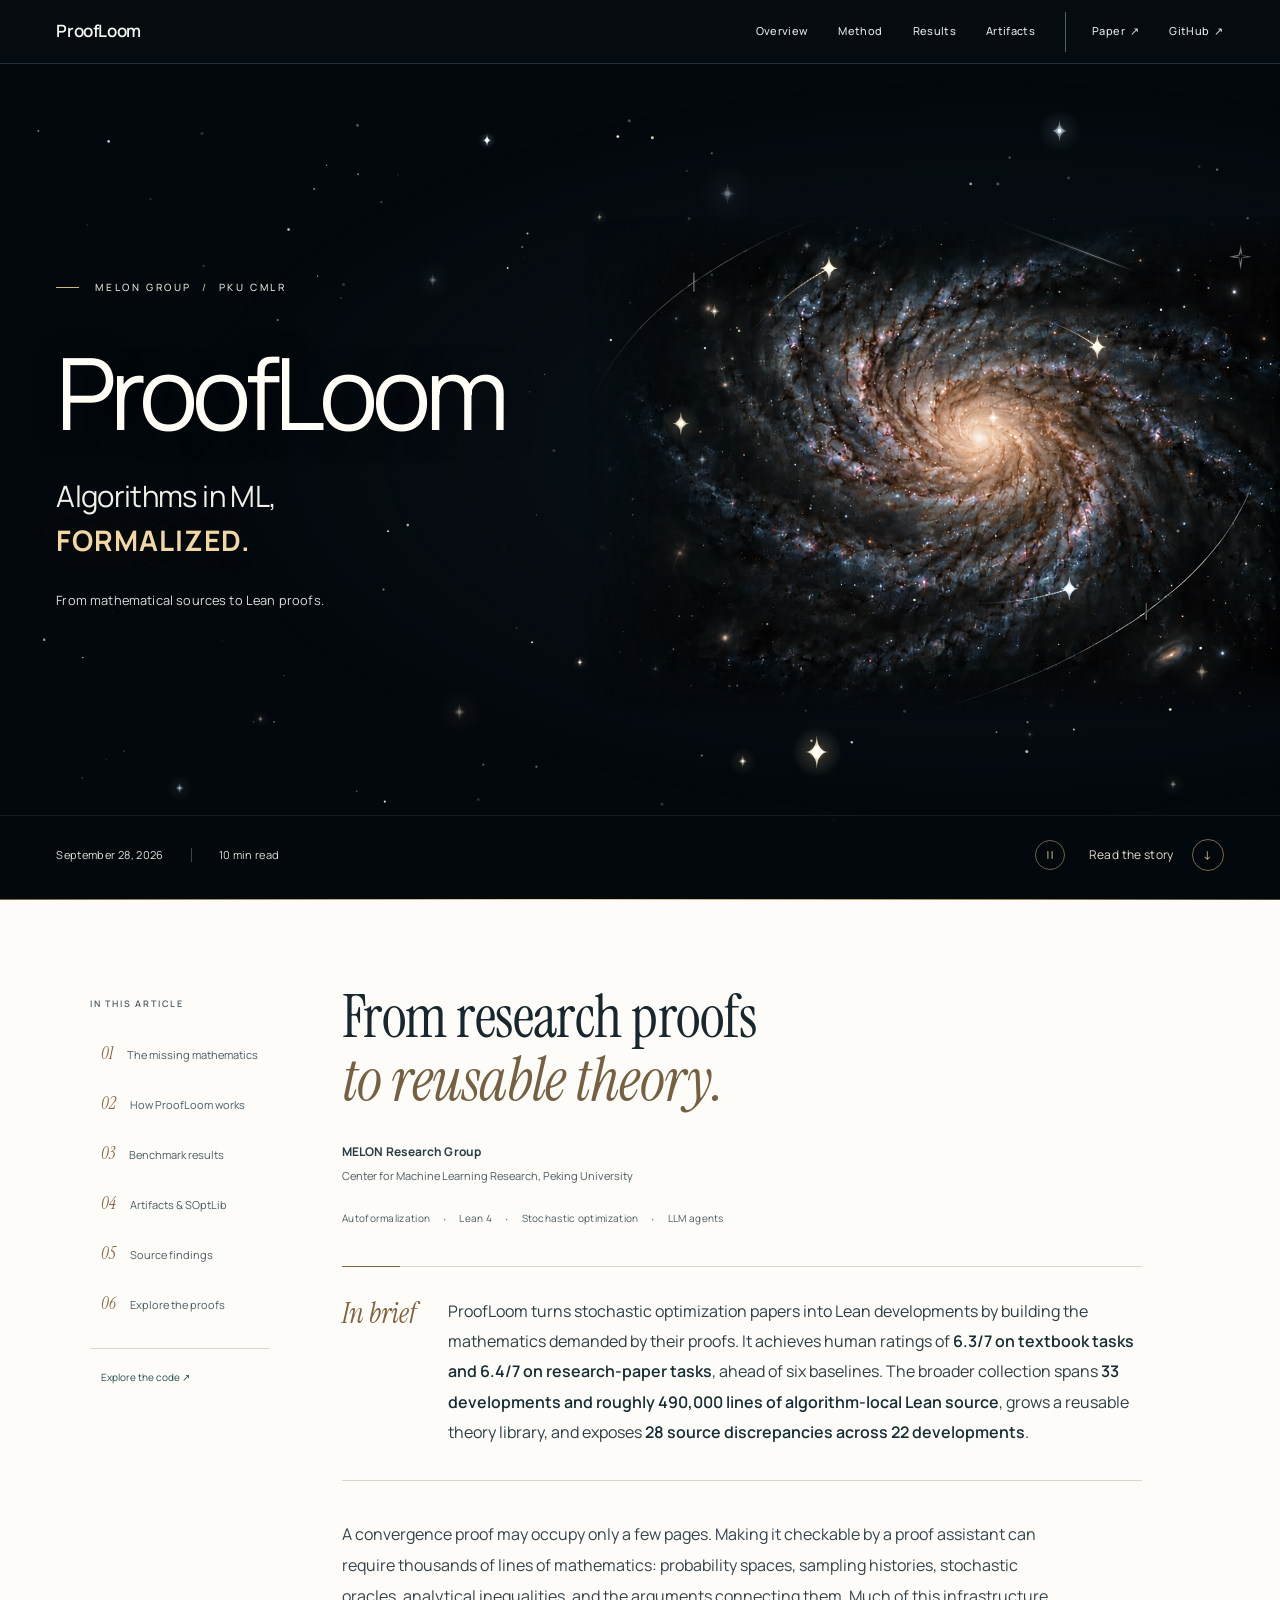
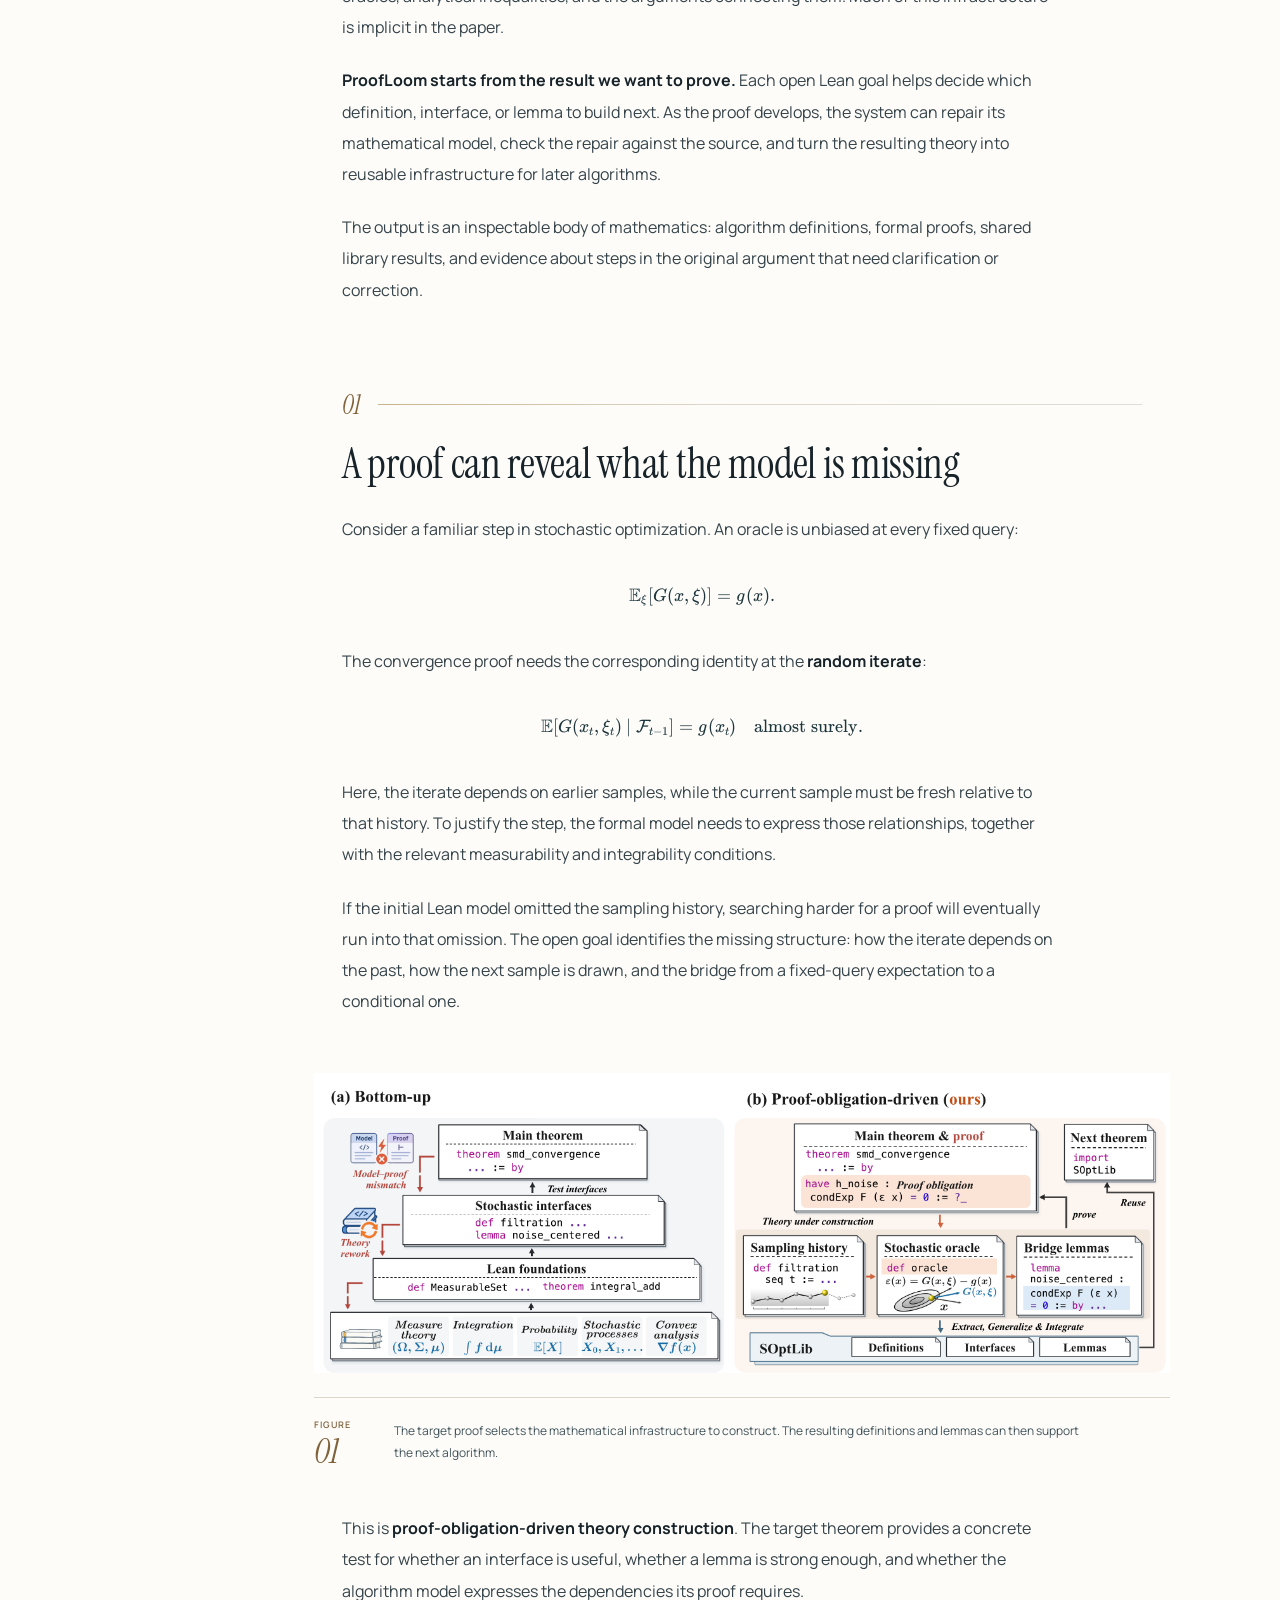
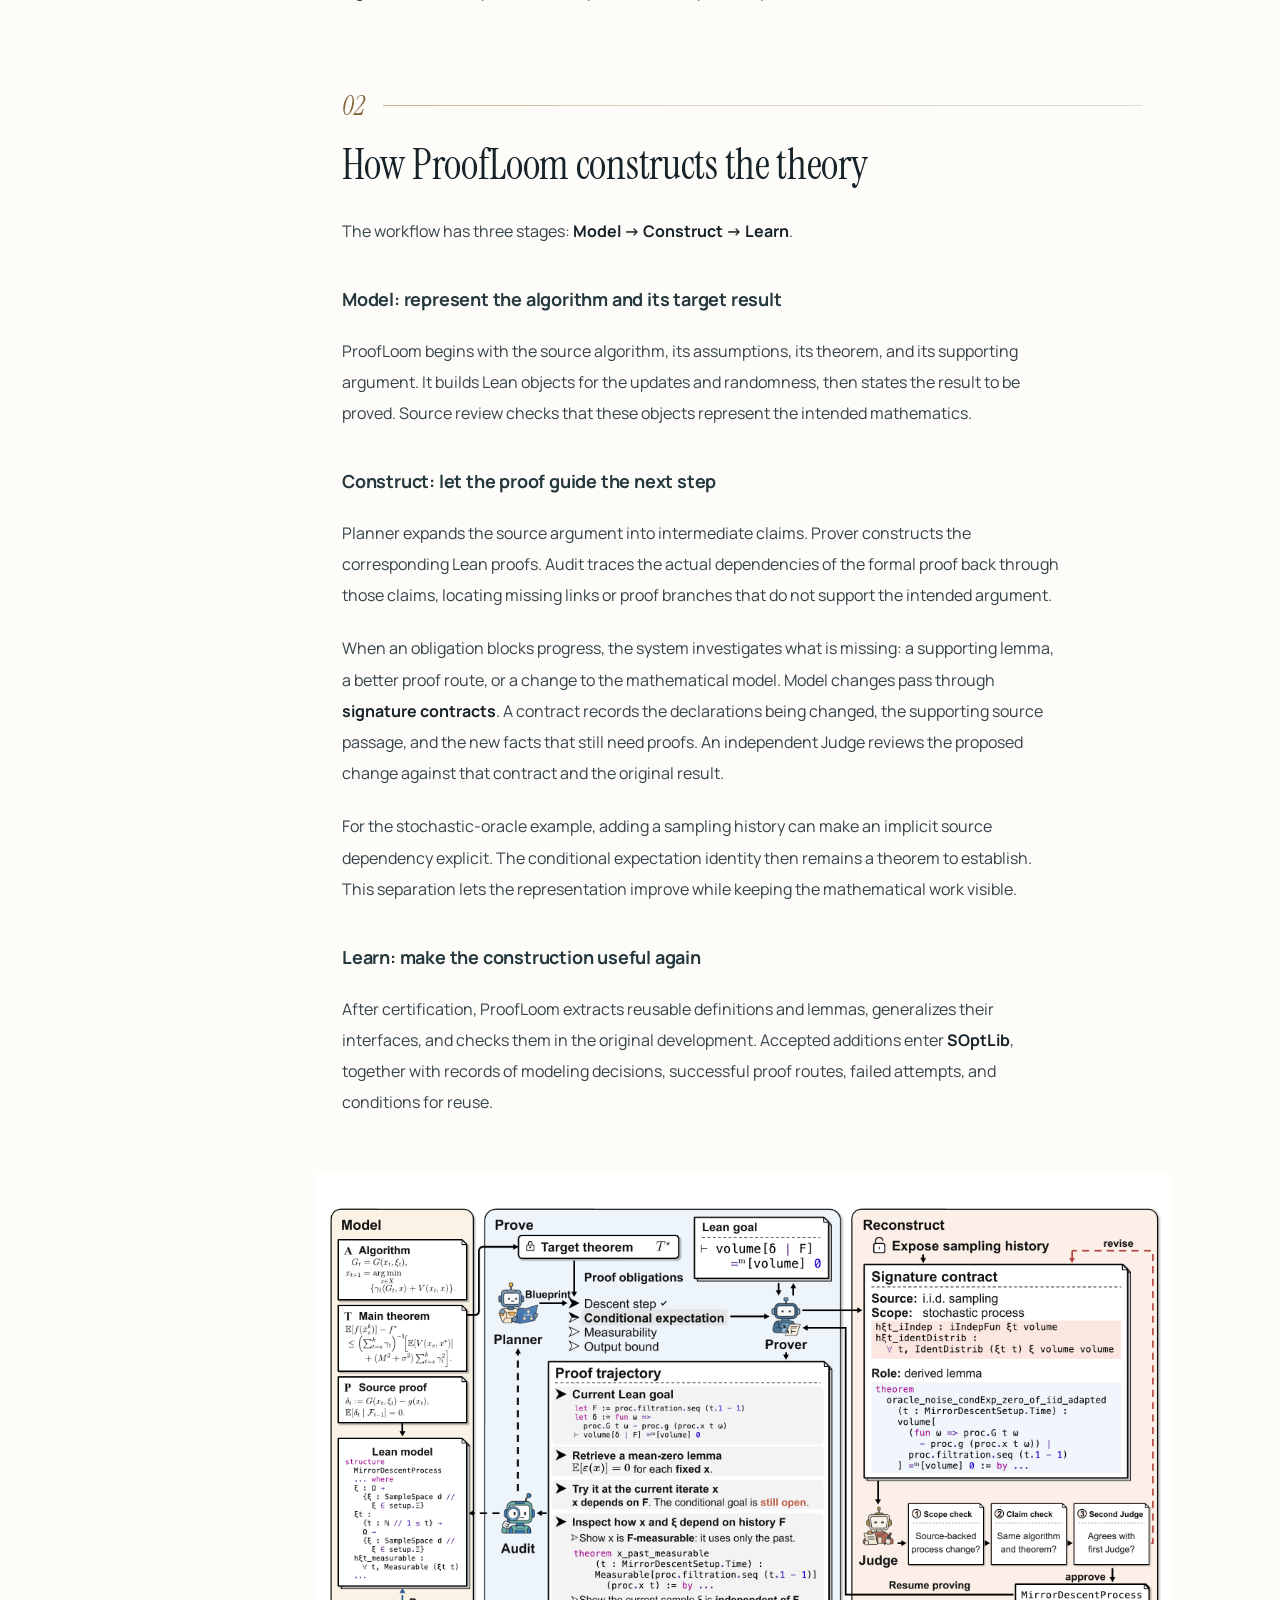
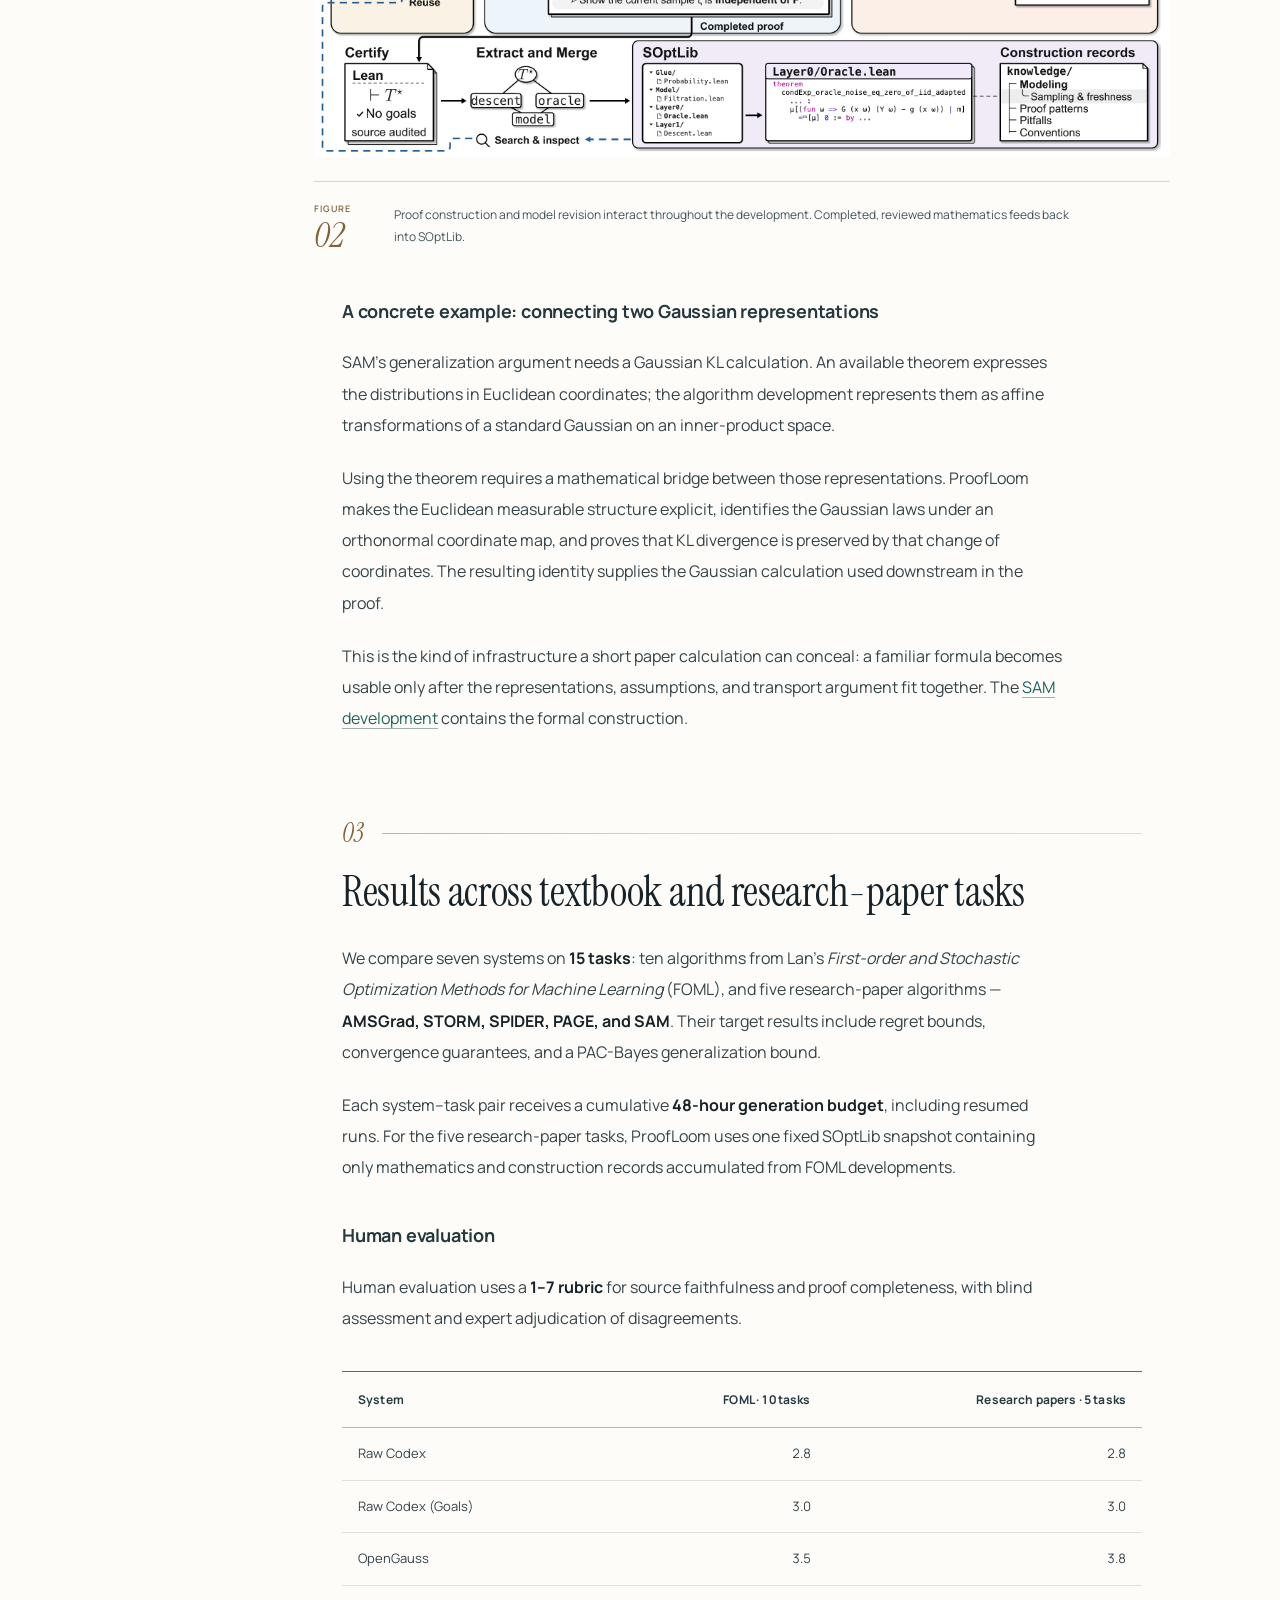
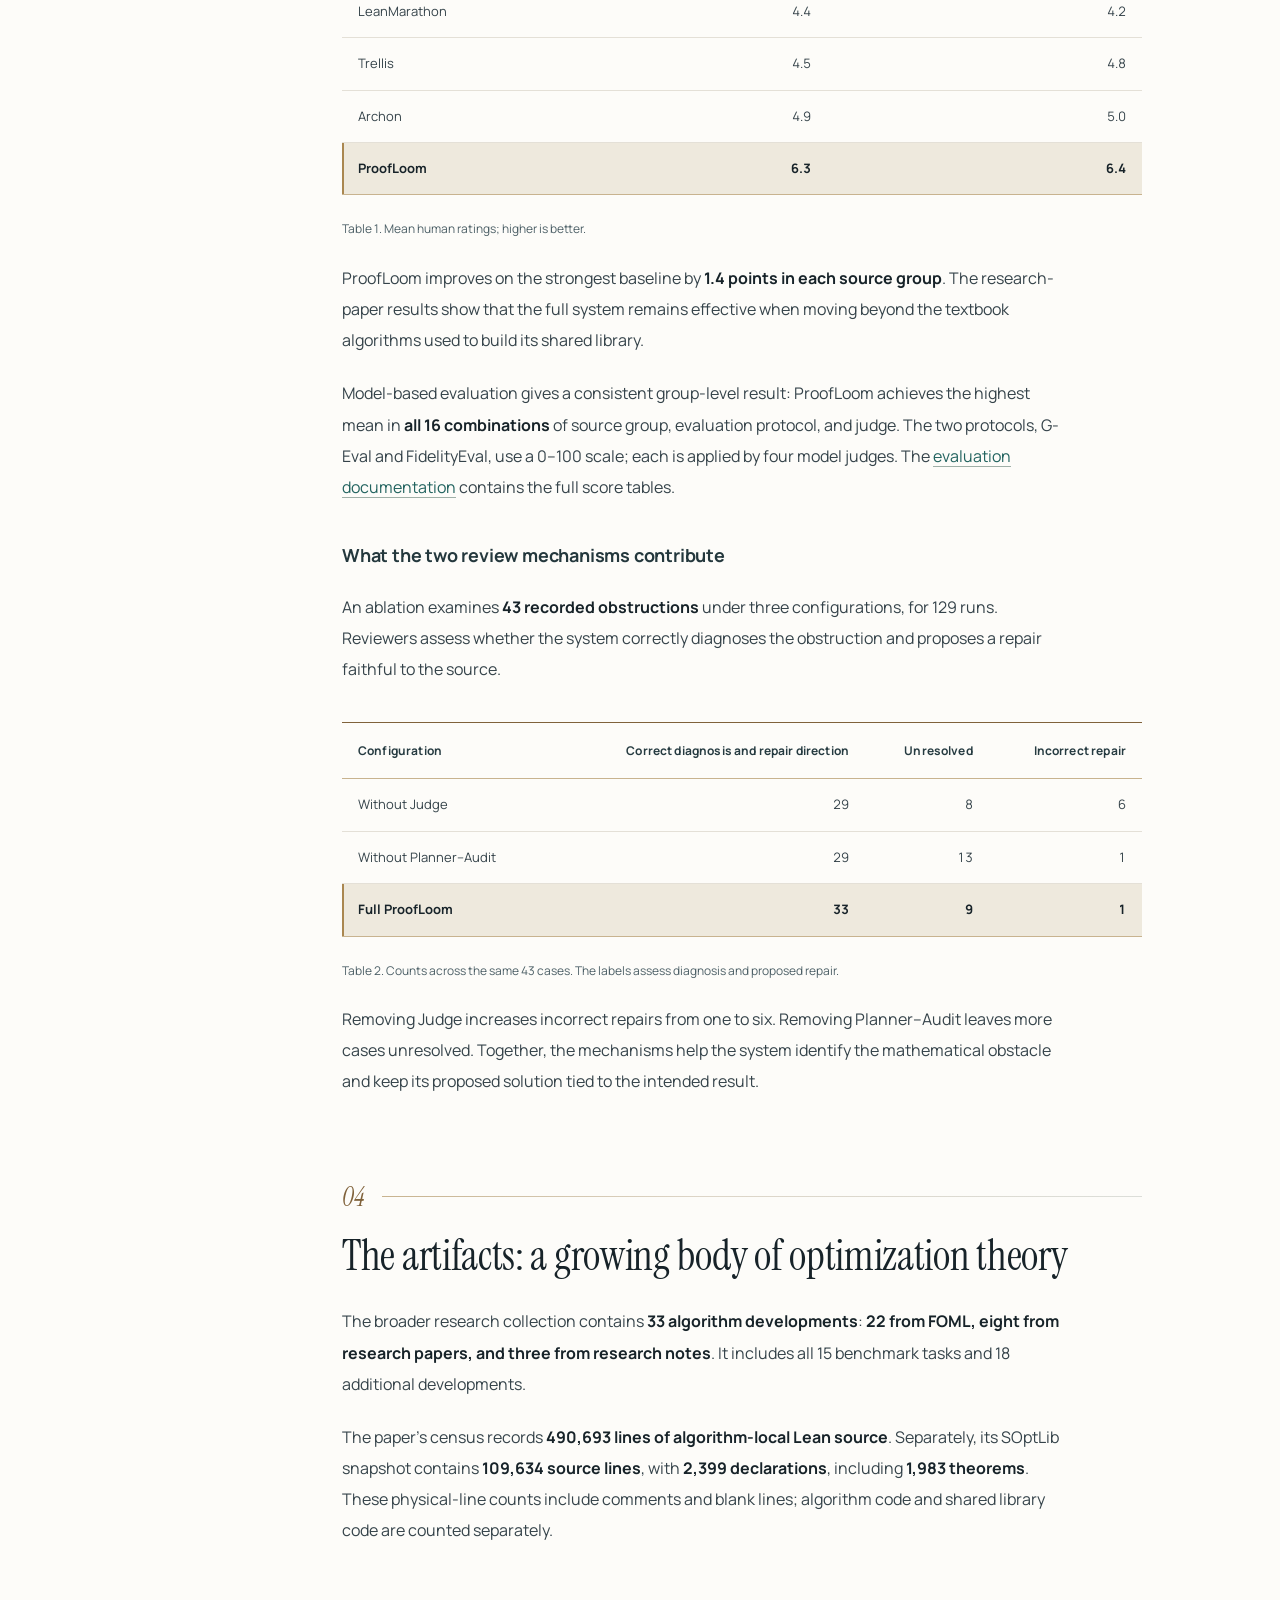
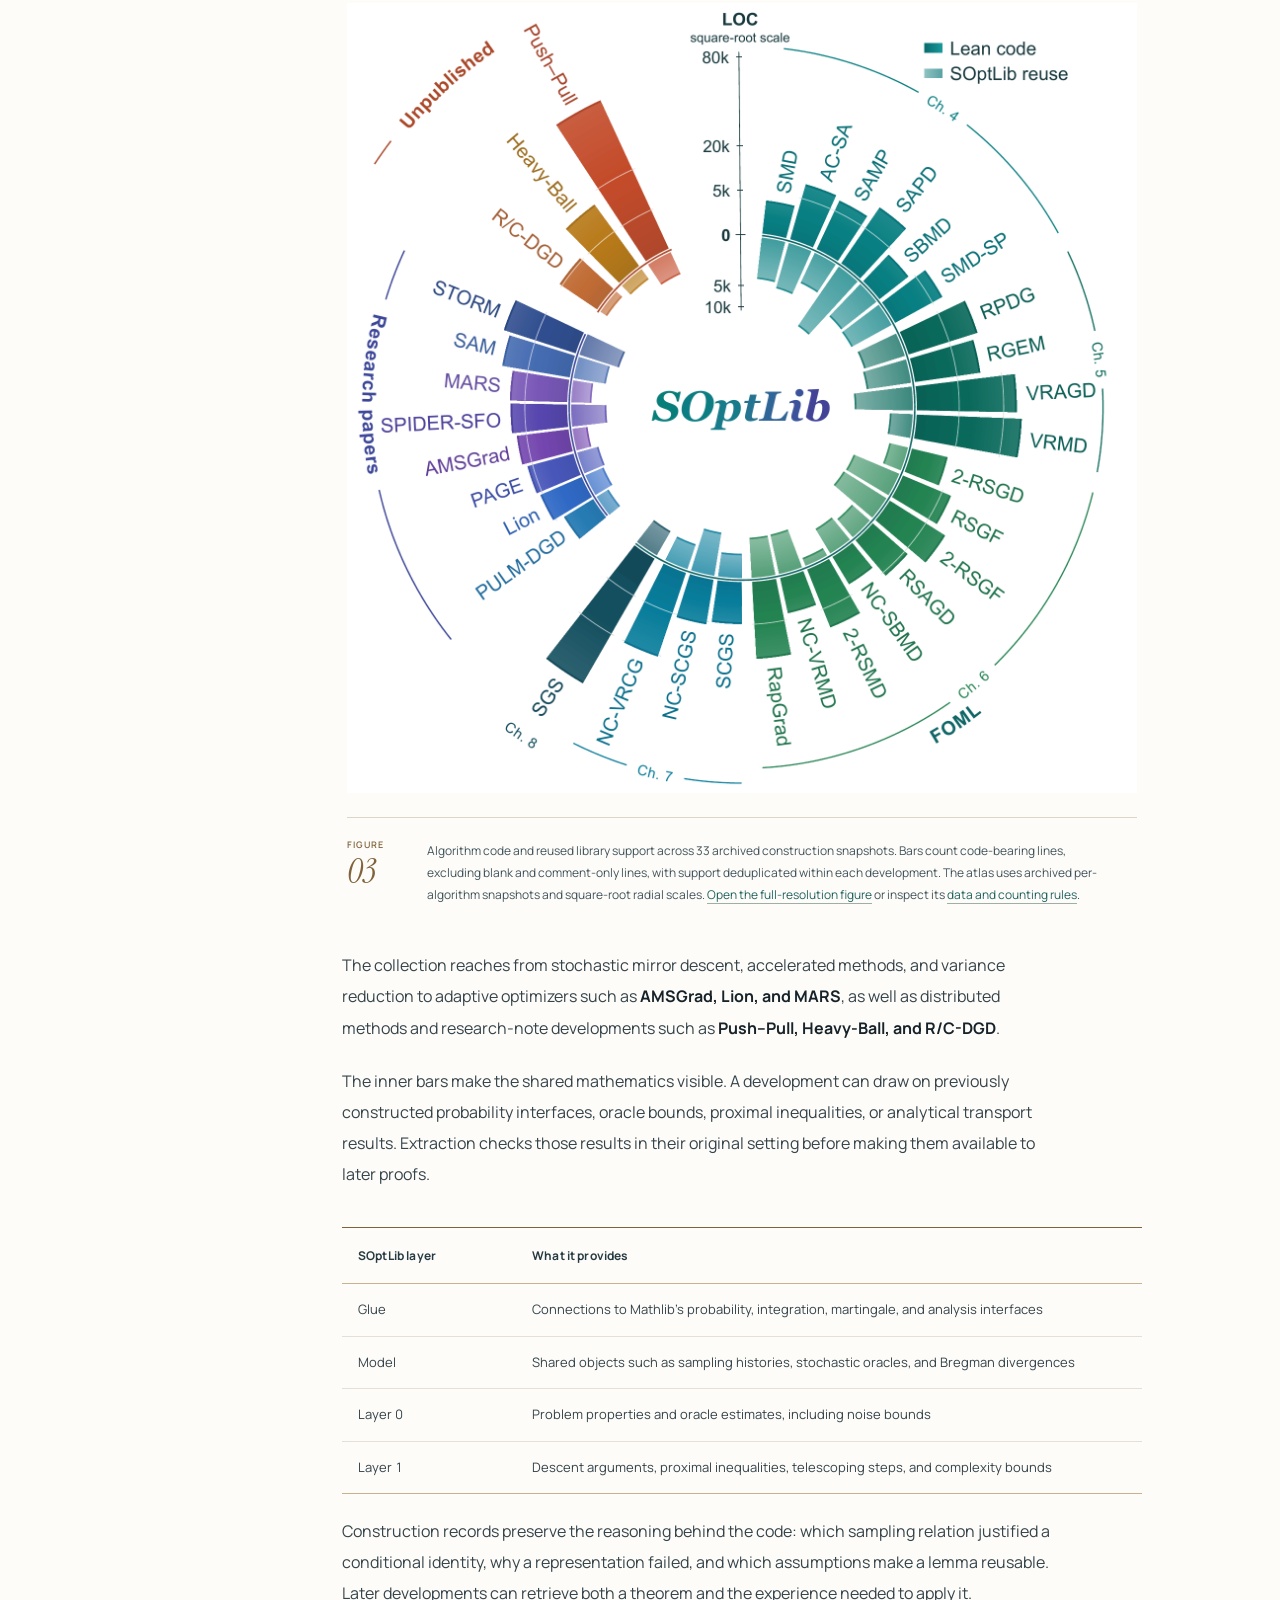
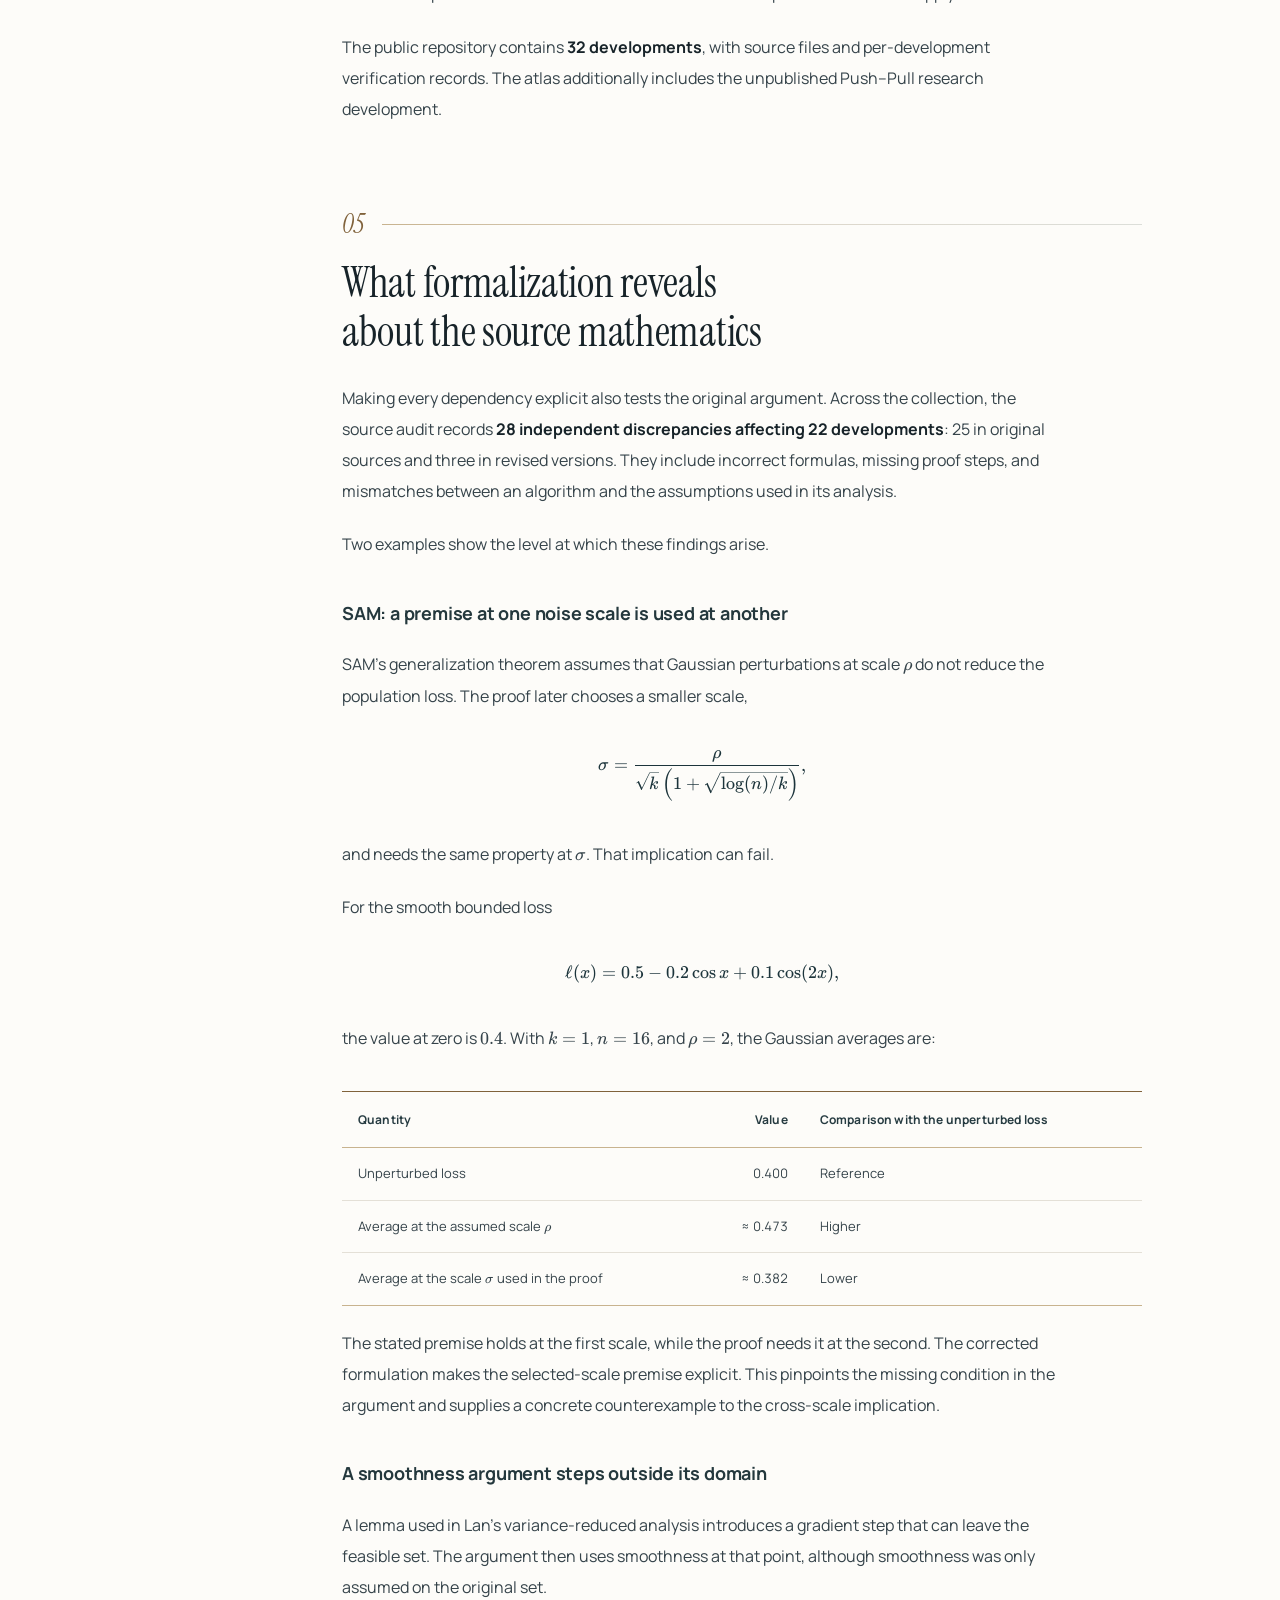
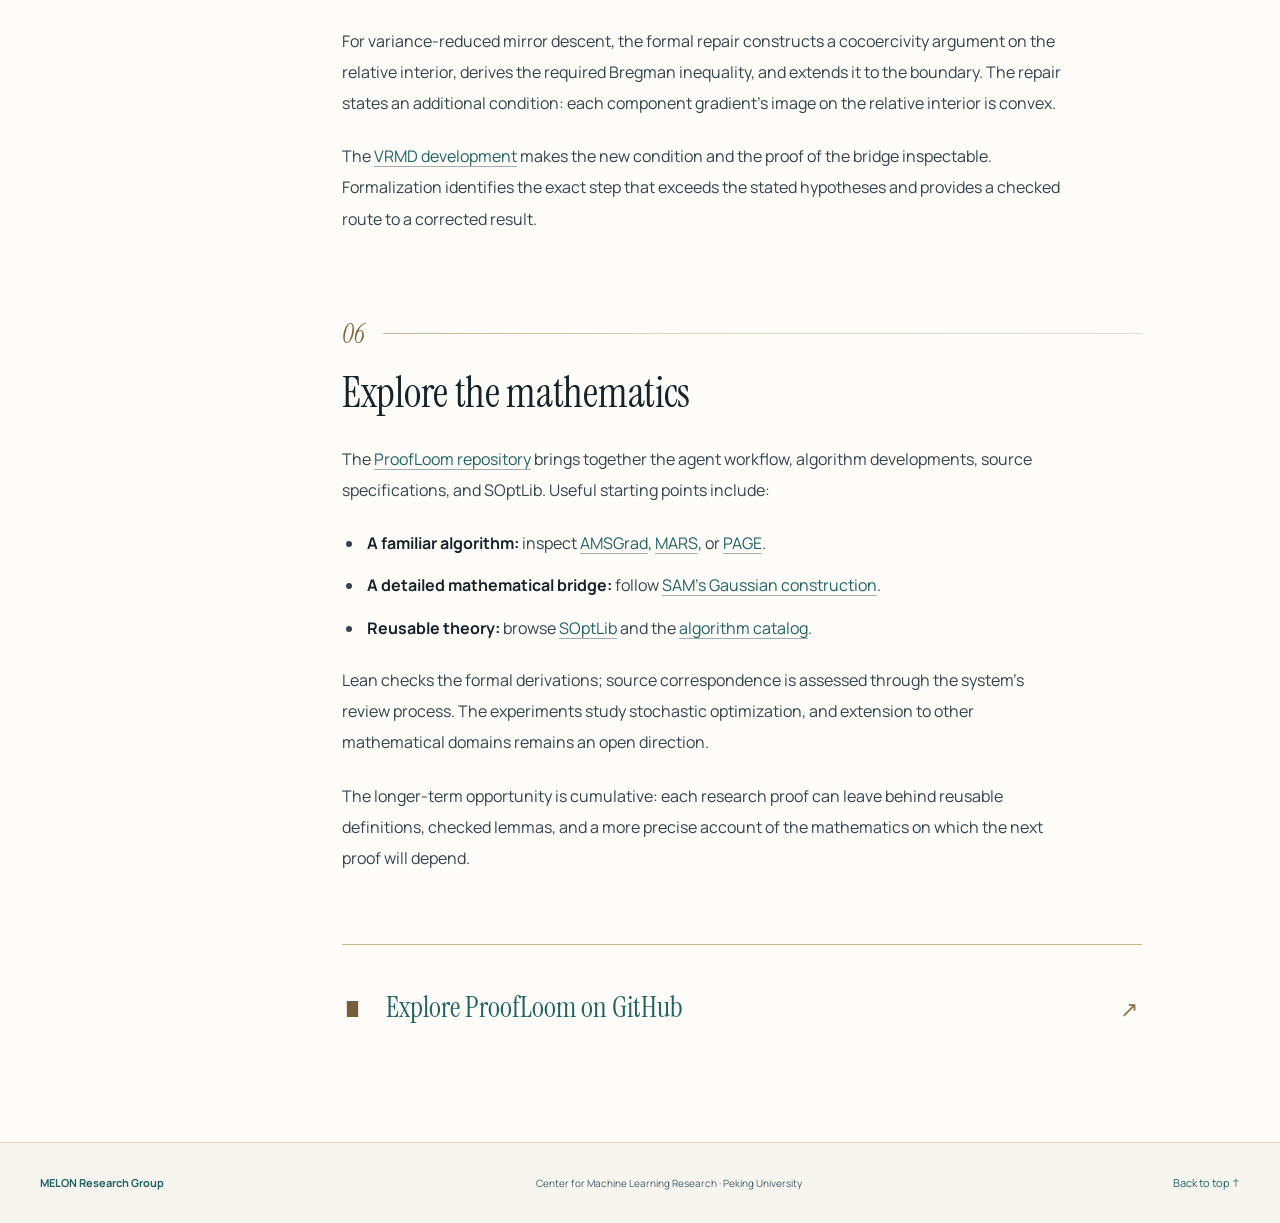
==== commit f1aef207: "Update Fig1 and Fig2 with the latest refined figures" ====
--- a/docs/index.html
+++ b/docs/index.html
@@ -110,7 +110,7 @@
 \quad\text{almost surely}.</annotation></semantics></math></span><span class="katex-html" aria-hidden="true"><span class="base"><span class="strut" style="height:1em;vertical-align:-0.25em;"></span><span class="mord mathbb">E</span><span class="mopen">[</span><span class="mord mathnormal">G</span><span class="mopen">(</span><span class="mord"><span class="mord mathnormal">x</span><span class="msupsub"><span class="vlist-t vlist-t2"><span class="vlist-r"><span class="vlist" style="height:0.2806em;"><span style="top:-2.55em;margin-left:0em;margin-right:0.05em;"><span class="pstrut" style="height:2.7em;"></span><span class="sizing reset-size6 size3 mtight"><span class="mord mathnormal mtight">t</span></span></span></span><span class="vlist-s">​</span></span><span class="vlist-r"><span class="vlist" style="height:0.15em;"><span></span></span></span></span></span></span><span class="mpunct">,</span><span class="mspace" style="margin-right:0.1667em;"></span><span class="mord"><span class="mord mathnormal" style="margin-right:0.04601em;">ξ</span><span class="msupsub"><span class="vlist-t vlist-t2"><span class="vlist-r"><span class="vlist" style="height:0.2806em;"><span style="top:-2.55em;margin-left:-0.046em;margin-right:0.05em;"><span class="pstrut" style="height:2.7em;"></span><span class="sizing reset-size6 size3 mtight"><span class="mord mathnormal mtight">t</span></span></span></span><span class="vlist-s">​</span></span><span class="vlist-r"><span class="vlist" style="height:0.15em;"><span></span></span></span></span></span></span><span class="mclose">)</span><span class="mspace" style="margin-right:0.2778em;"></span><span class="mrel">∣</span><span class="mspace" style="margin-right:0.2778em;"></span></span><span class="base"><span class="strut" style="height:1em;vertical-align:-0.25em;"></span><span class="mord"><span class="mord mathcal" style="margin-right:0.09931em;">F</span><span class="msupsub"><span class="vlist-t vlist-t2"><span class="vlist-r"><span class="vlist" style="height:0.3011em;"><span style="top:-2.55em;margin-left:-0.0993em;margin-right:0.05em;"><span class="pstrut" style="height:2.7em;"></span><span class="sizing reset-size6 size3 mtight"><span class="mord mtight"><span class="mord mathnormal mtight">t</span><span class="mbin mtight">−</span><span class="mord mtight">1</span></span></span></span></span><span class="vlist-s">​</span></span><span class="vlist-r"><span class="vlist" style="height:0.2083em;"><span></span></span></span></span></span></span><span class="mclose">]</span><span class="mspace" style="margin-right:0.2778em;"></span><span class="mrel">=</span><span class="mspace" style="margin-right:0.2778em;"></span></span><span class="base"><span class="strut" style="height:1em;vertical-align:-0.25em;"></span><span class="mord mathnormal" style="margin-right:0.03588em;">g</span><span class="mopen">(</span><span class="mord"><span class="mord mathnormal">x</span><span class="msupsub"><span class="vlist-t vlist-t2"><span class="vlist-r"><span class="vlist" style="height:0.2806em;"><span style="top:-2.55em;margin-left:0em;margin-right:0.05em;"><span class="pstrut" style="height:2.7em;"></span><span class="sizing reset-size6 size3 mtight"><span class="mord mathnormal mtight">t</span></span></span></span><span class="vlist-s">​</span></span><span class="vlist-r"><span class="vlist" style="height:0.15em;"><span></span></span></span></span></span></span><span class="mclose">)</span><span class="mspace" style="margin-right:1em;"></span><span class="mord text"><span class="mord">almost surely</span></span><span class="mord">.</span></span></span></span></span></p>
 <p>Here, the iterate depends on earlier samples, while the current sample must be fresh relative to that history. To justify the step, the formal model needs to express those relationships, together with the relevant measurability and integrability conditions.</p>
 <p>If the initial Lean model omitted the sampling history, searching harder for a proof will eventually run into that omission. The open goal identifies the missing structure: how the iterate depends on the past, how the next sample is drawn, and the bridge from a fixed-query expectation to a conditional one.</p>
-<figure class="diagram" data-figure-title="Constructing the theory" data-figure-number="1"><a class="figure-link" href="blog-assets/paper-construction-order.png" target="_blank" rel="noopener" aria-label="Enlarge figure 1"><span class="figure-open" aria-hidden="true"><svg viewBox="0 0 20 20"><path d="M7 3H3v4m10-4h4v4M3 13v4h4m6 0h4v-4"/></svg></span><img loading="lazy" decoding="async" width="2700" height="945" src="blog-assets/paper-construction-order.png" alt="Two construction orders: building theory from the foundations, and constructing the definitions and lemmas required by the target proof."></a><figcaption><span class="figure-label"><span>Figure</span><span>01</span></span><span class="caption-copy">The target proof selects the mathematical infrastructure to construct. The resulting definitions and lemmas can then support the next algorithm.</span></figcaption></figure>
+<figure class="diagram" data-figure-title="Constructing the theory" data-figure-number="1"><a class="figure-link" href="blog-assets/paper-construction-order.png" target="_blank" rel="noopener" aria-label="Enlarge figure 1"><span class="figure-open" aria-hidden="true"><svg viewBox="0 0 20 20"><path d="M7 3H3v4m10-4h4v4M3 13v4h4m6 0h4v-4"/></svg></span><img loading="lazy" decoding="async" width="2700" height="946" src="blog-assets/paper-construction-order.png" alt="Two construction orders: building theory from the foundations, and constructing the definitions and lemmas required by the target proof."></a><figcaption><span class="figure-label"><span>Figure</span><span>01</span></span><span class="caption-copy">The target proof selects the mathematical infrastructure to construct. The resulting definitions and lemmas can then support the next algorithm.</span></figcaption></figure>
 <p>This is <strong>proof-obligation-driven theory construction</strong>. The target theorem provides a concrete test for whether an interface is useful, whether a lemma is strong enough, and whether the algorithm model expresses the dependencies its proof requires.</p>
 <h2 id="how-proofloom-constructs-the-theory"><span class="section-number">02</span>How ProofLoom constructs the theory</h2>
 <p>The workflow has three stages: <strong>Model → Construct → Learn</strong>.</p>
@@ -122,7 +122,7 @@
 <p>For the stochastic-oracle example, adding a sampling history can make an implicit source dependency explicit. The conditional expectation identity then remains a theorem to establish. This separation lets the representation improve while keeping the mathematical work visible.</p>
 <h3 id="learn-make-the-construction-useful-again">Learn: make the construction useful again</h3>
 <p>After certification, ProofLoom extracts reusable definitions and lemmas, generalizes their interfaces, and checks them in the original development. Accepted additions enter <strong>SOptLib</strong>, together with records of modeling decisions, successful proof routes, failed attempts, and conditions for reuse.</p>
-<figure class="diagram" data-figure-title="How ProofLoom works" data-figure-number="2"><a class="figure-link" href="blog-assets/paper-system-overview.png" target="_blank" rel="noopener" aria-label="Enlarge figure 2"><span class="figure-open" aria-hidden="true"><svg viewBox="0 0 20 20"><path d="M7 3H3v4m10-4h4v4M3 13v4h4m6 0h4v-4"/></svg></span><img loading="lazy" decoding="async" width="2700" height="1806" src="blog-assets/paper-system-overview.png" alt="ProofLoom workflow: algorithm modeling, Planner–Prover–Audit construction, source-reviewed reconstruction, and certification and extraction into SOptLib."></a><figcaption><span class="figure-label"><span>Figure</span><span>02</span></span><span class="caption-copy">Proof construction and model revision interact throughout the development. Completed, reviewed mathematics feeds back into SOptLib.</span></figcaption></figure>
+<figure class="diagram" data-figure-title="How ProofLoom works" data-figure-number="2"><a class="figure-link" href="blog-assets/paper-system-overview.png" target="_blank" rel="noopener" aria-label="Enlarge figure 2"><span class="figure-open" aria-hidden="true"><svg viewBox="0 0 20 20"><path d="M7 3H3v4m10-4h4v4M3 13v4h4m6 0h4v-4"/></svg></span><img loading="lazy" decoding="async" width="2400" height="1632" src="blog-assets/paper-system-overview.png" alt="ProofLoom workflow: algorithm modeling, Planner–Prover–Audit construction, source-reviewed reconstruction, and certification and extraction into SOptLib."></a><figcaption><span class="figure-label"><span>Figure</span><span>02</span></span><span class="caption-copy">Proof construction and model revision interact throughout the development. Completed, reviewed mathematics feeds back into SOptLib.</span></figcaption></figure>
 <h3 id="a-concrete-example-connecting-two-gaussian-representations">A concrete example: connecting two Gaussian representations</h3>
 <p>SAM&#39;s generalization argument needs a Gaussian KL calculation. An available theorem expresses the distributions in Euclidean coordinates; the algorithm development represents them as affine transformations of a standard Gaussian on an inner-product space.</p>
 <p>Using the theorem requires a mathematical bridge between those representations. ProofLoom makes the Euclidean measurable structure explicit, identifies the Gaussian laws under an orthonormal coordinate map, and proves that KL divergence is preserved by that change of coordinates. The resulting identity supplies the Gaussian calculation used downstream in the proof.</p>
